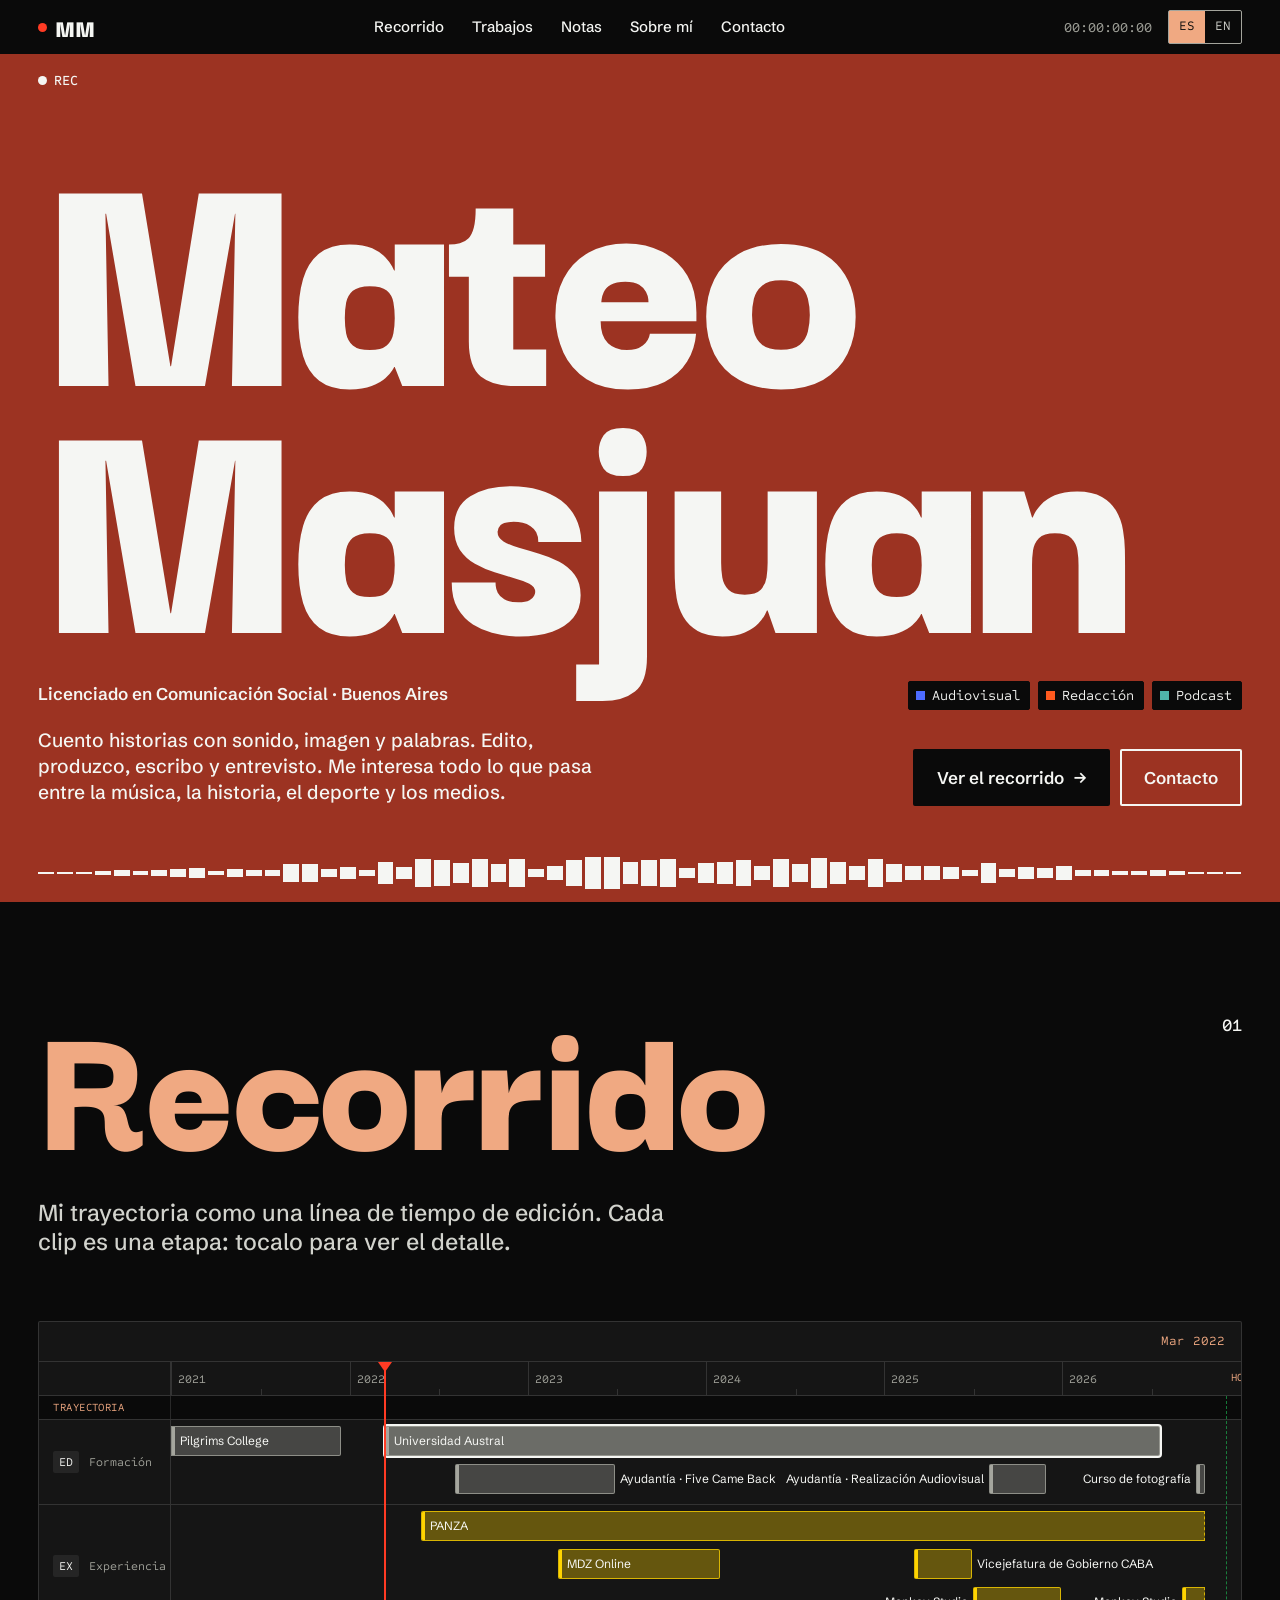
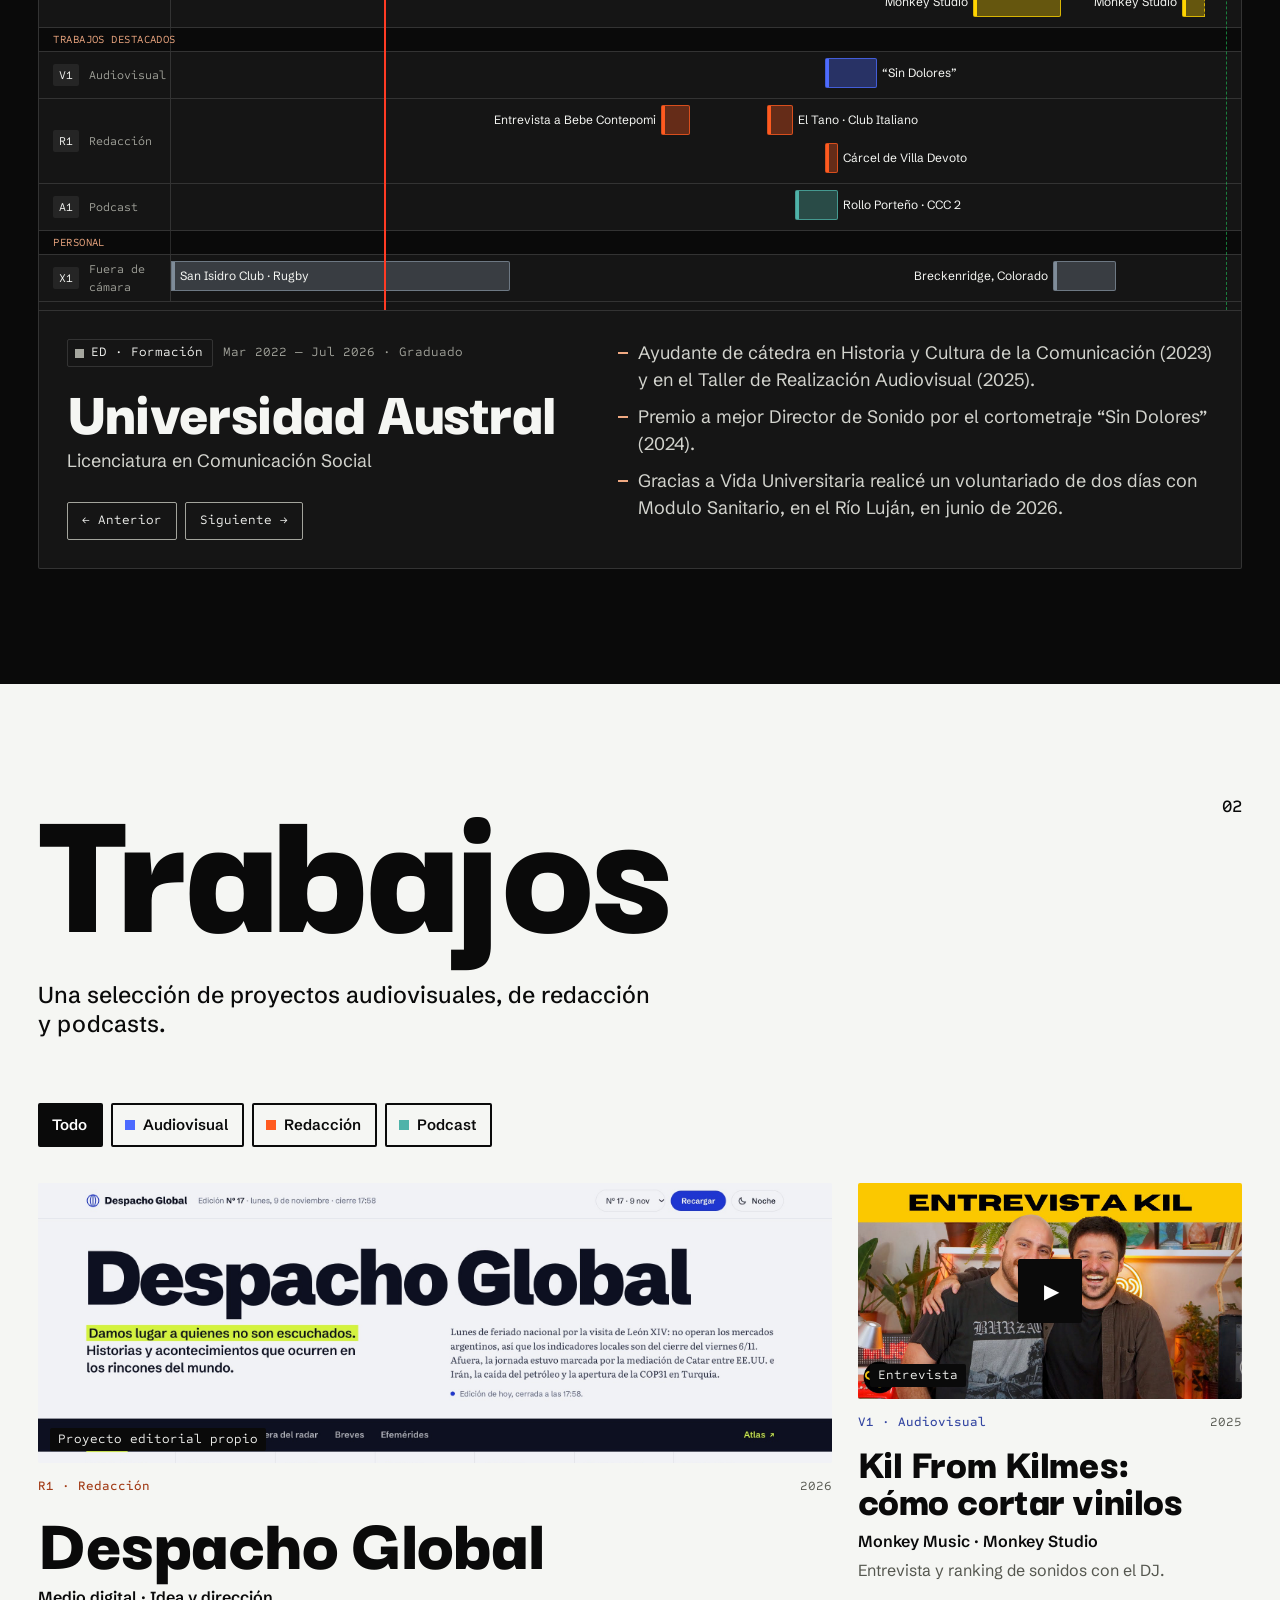
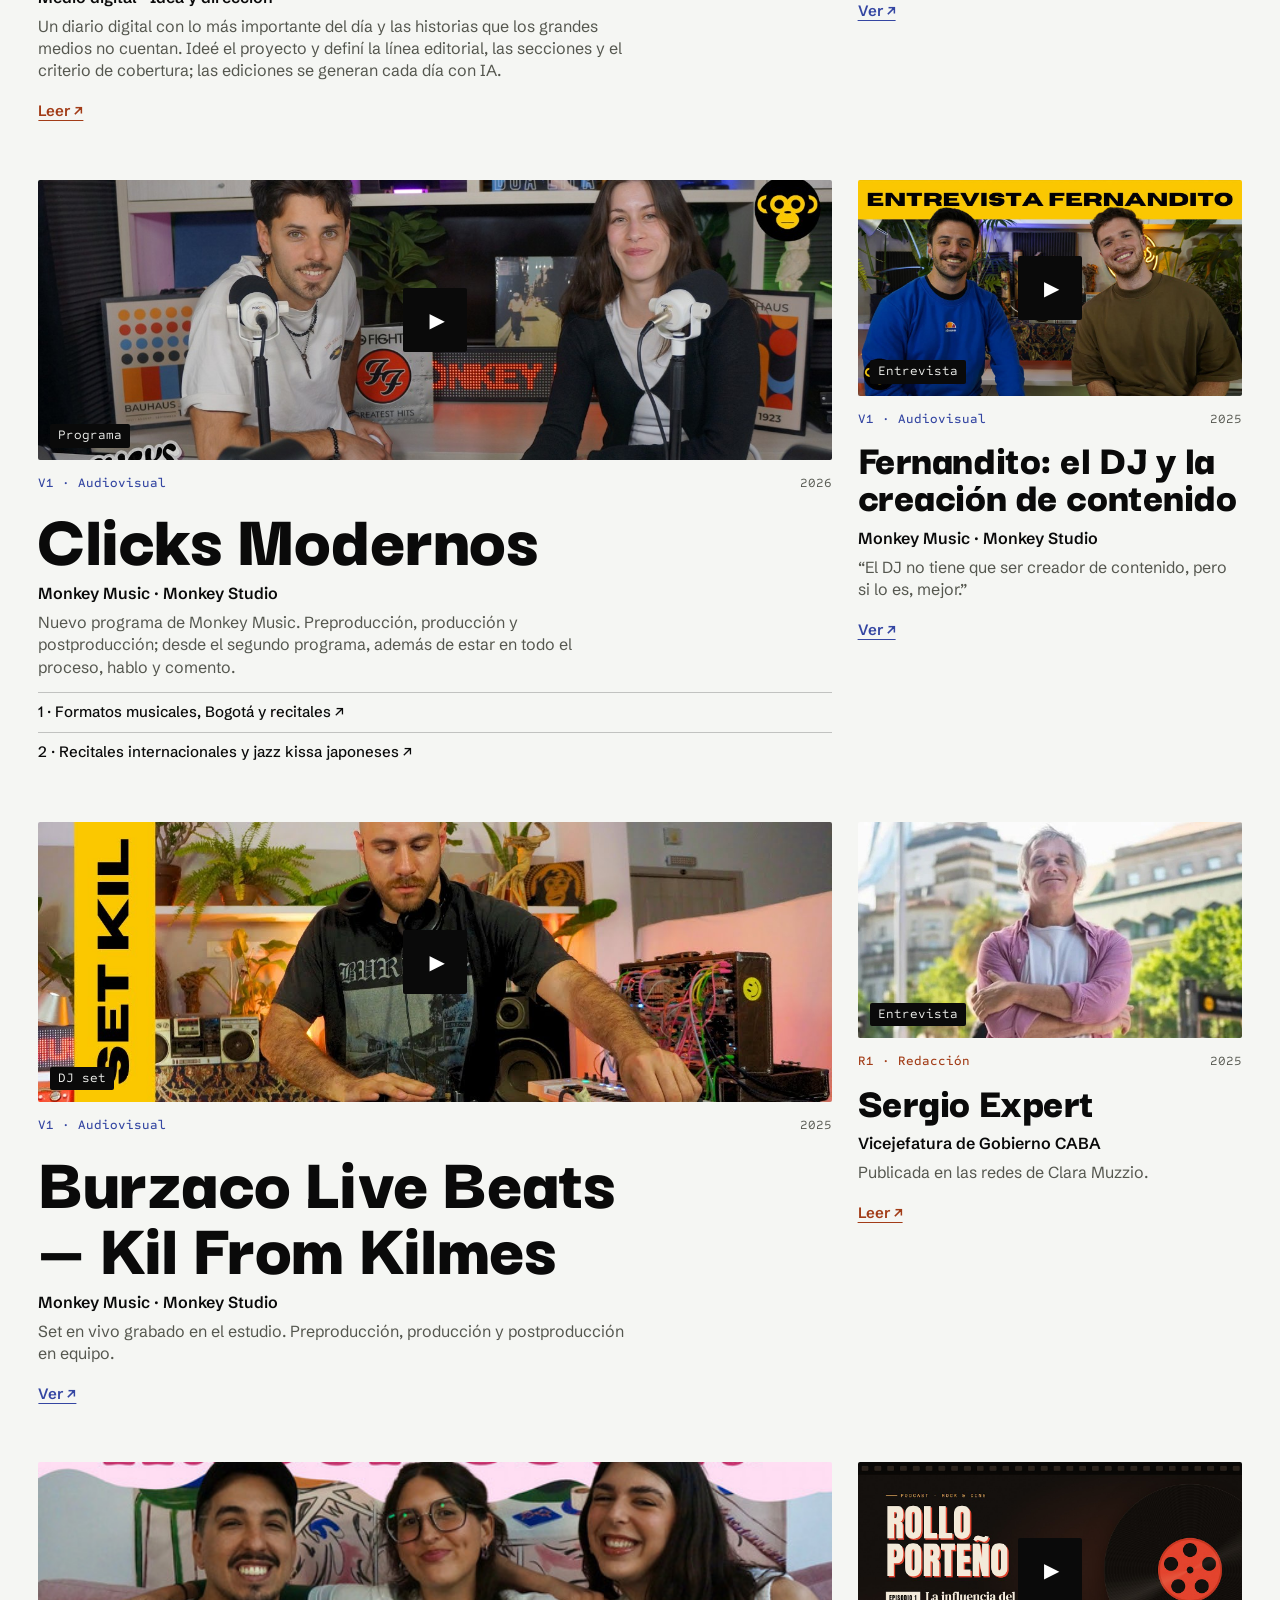
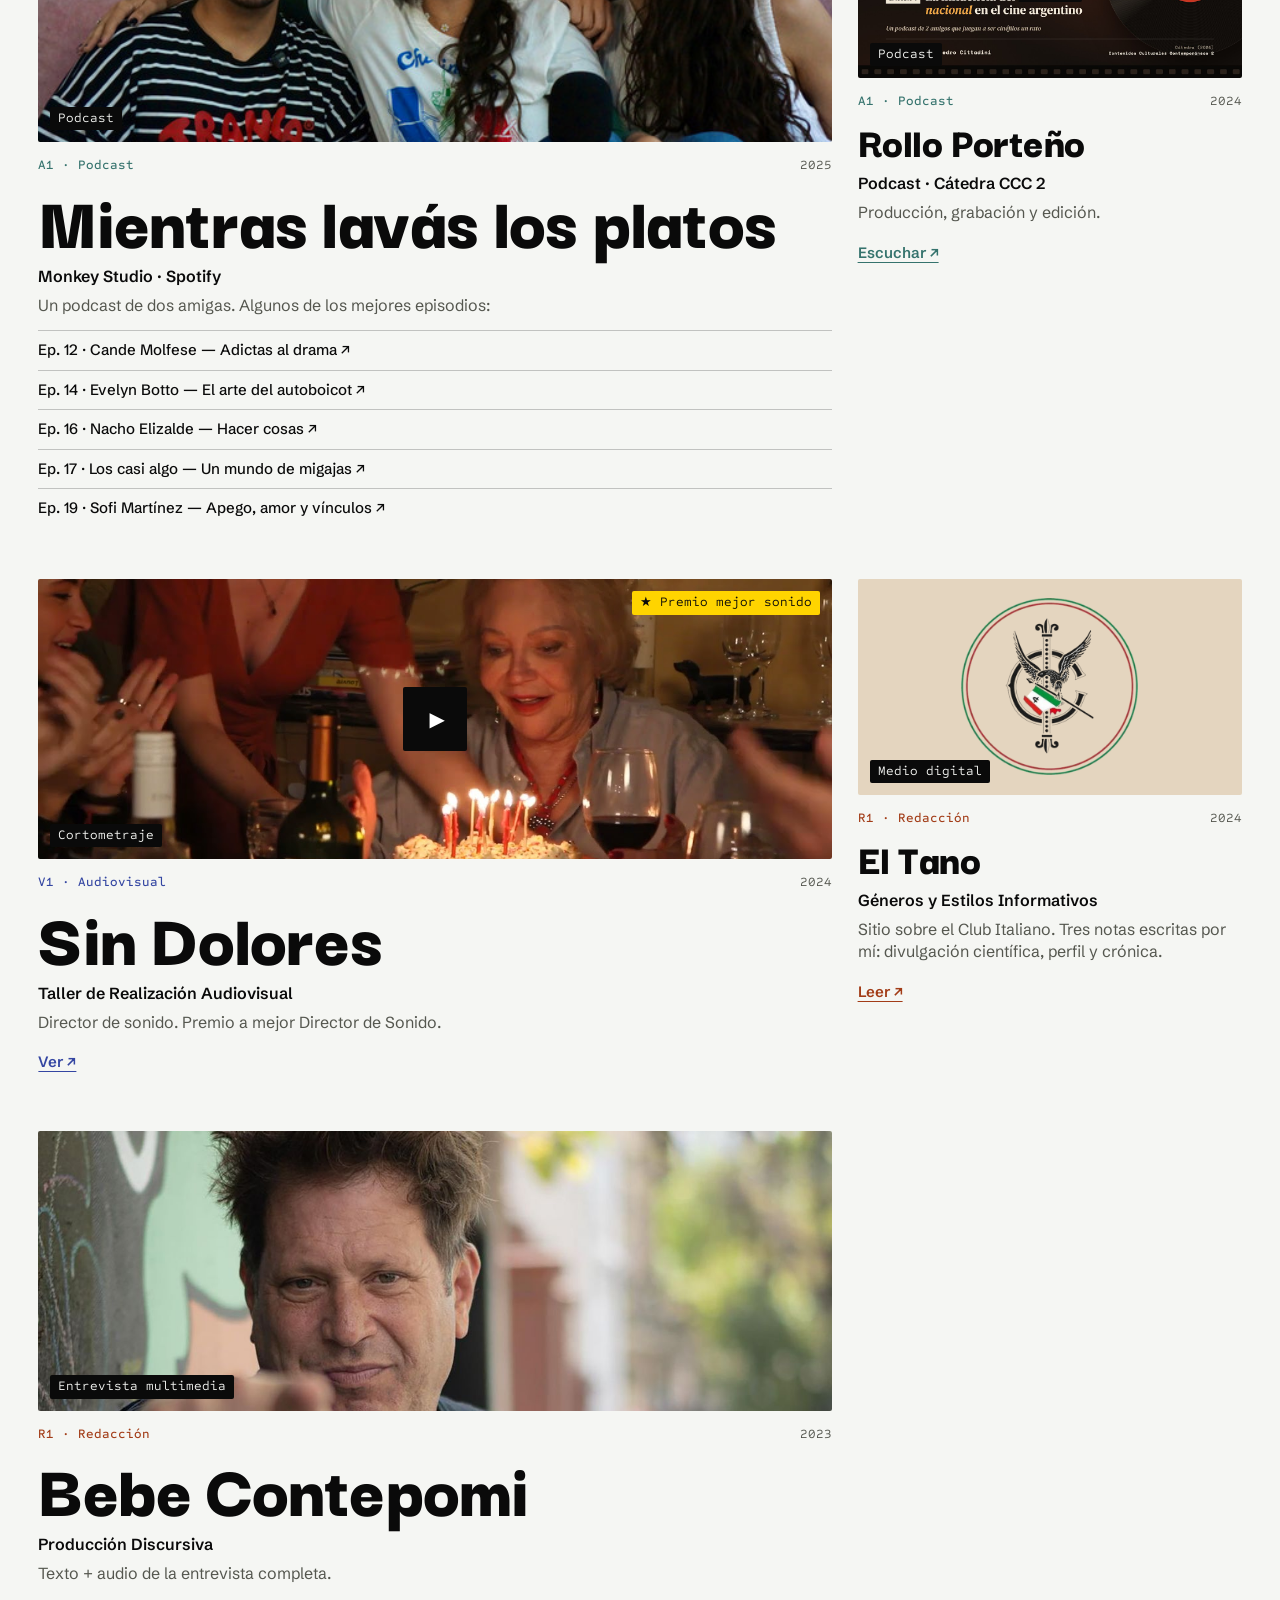
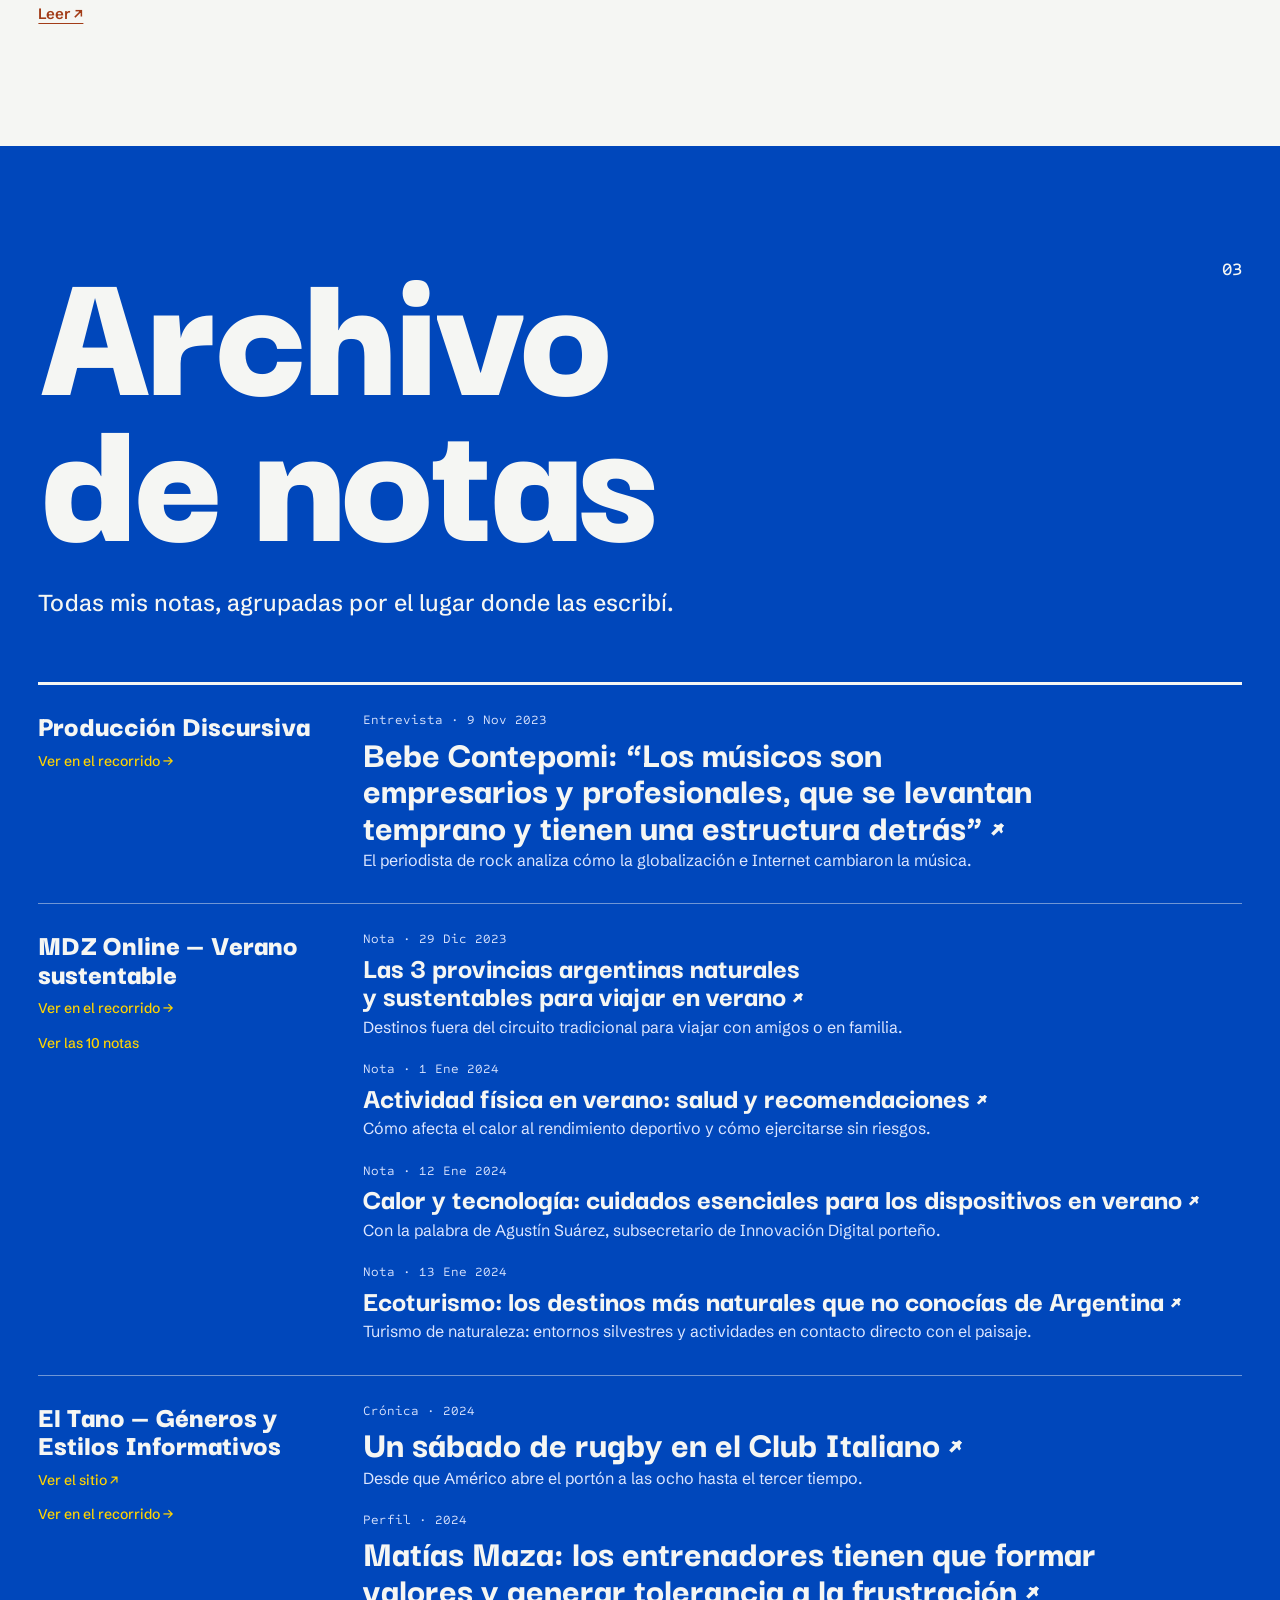
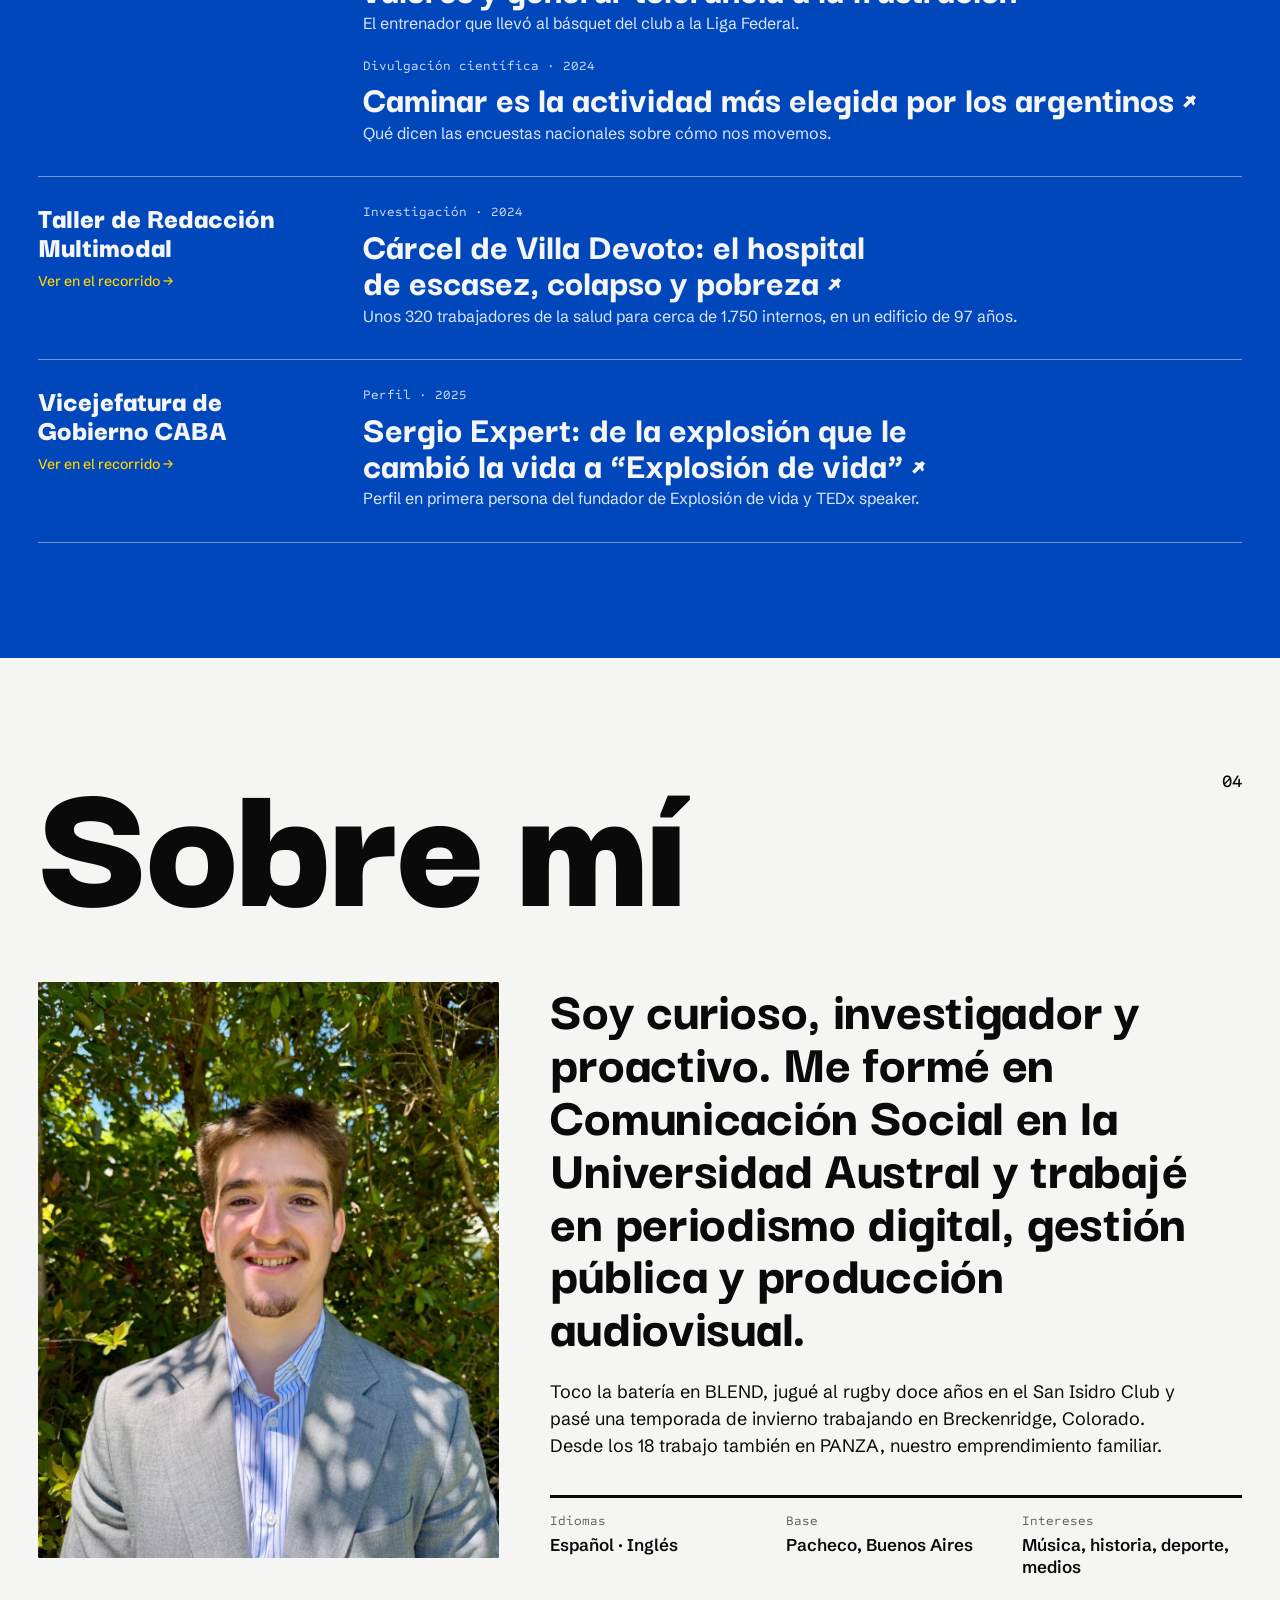
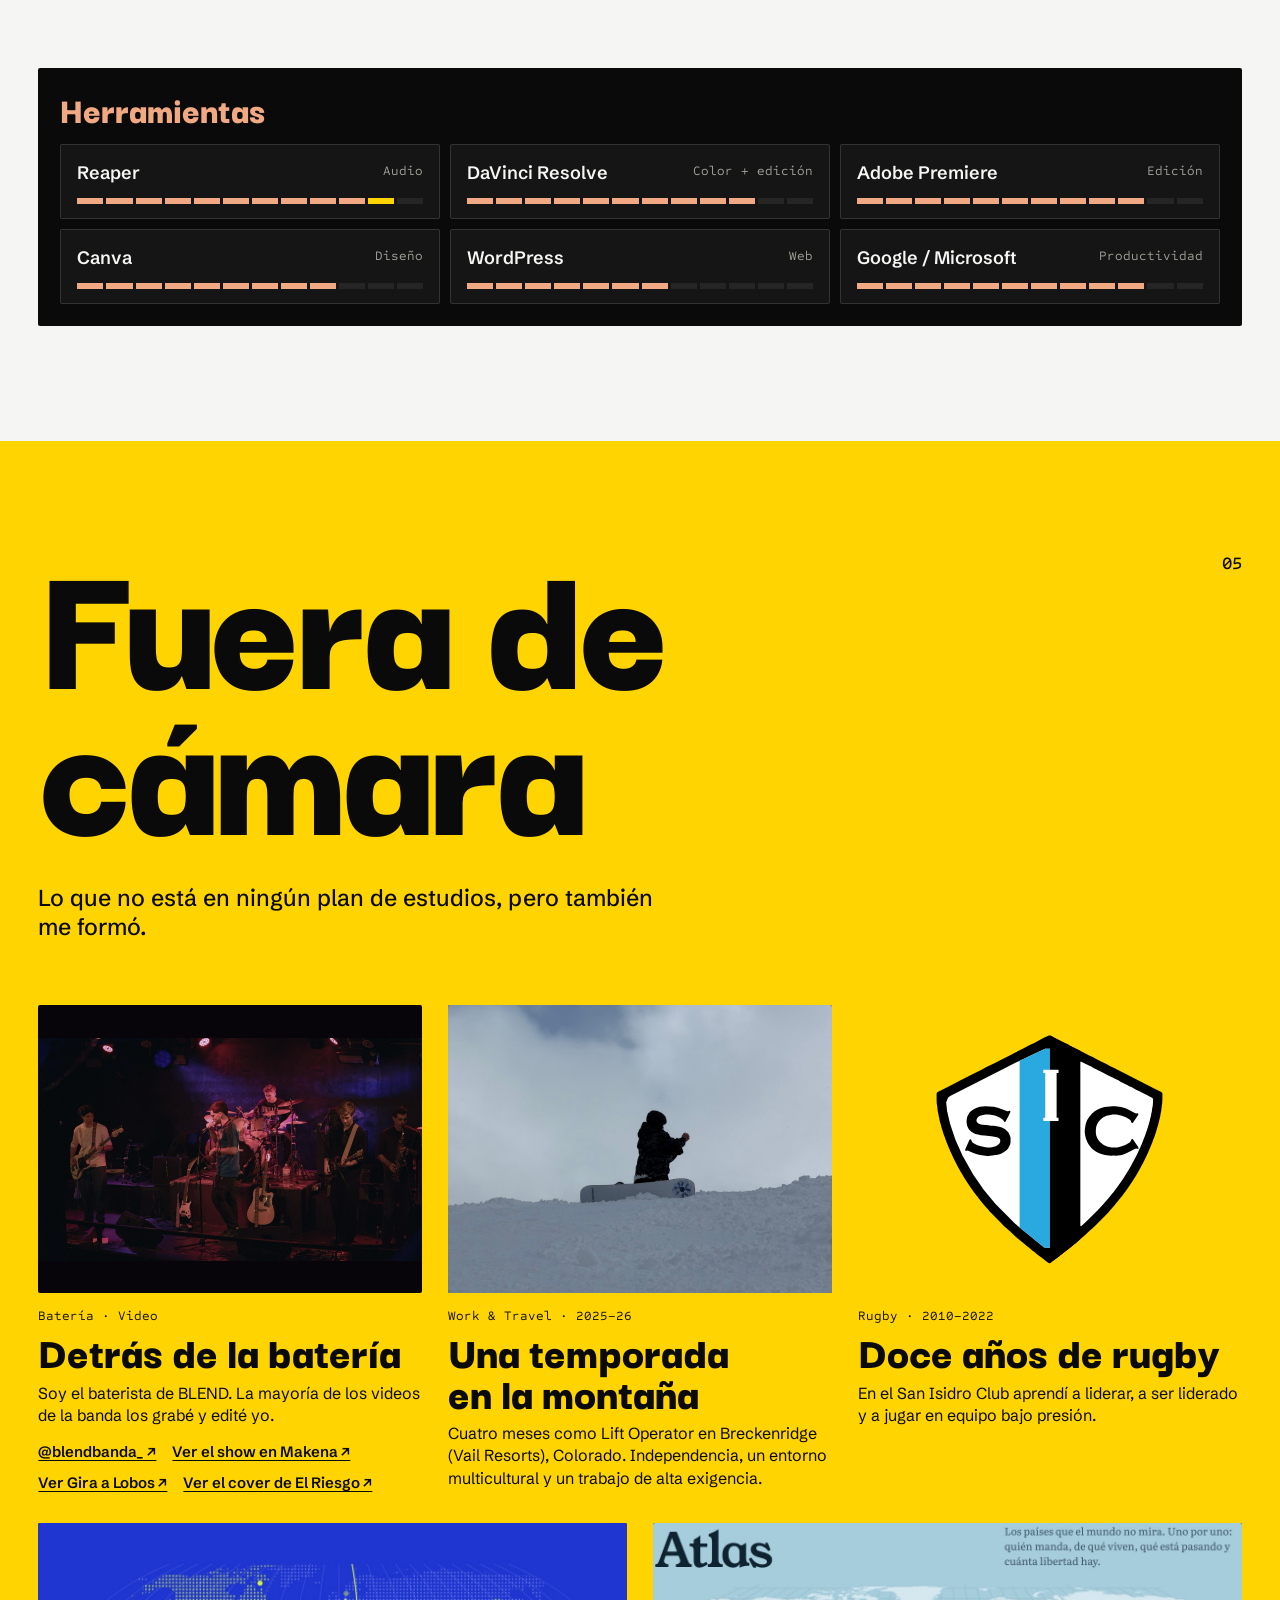
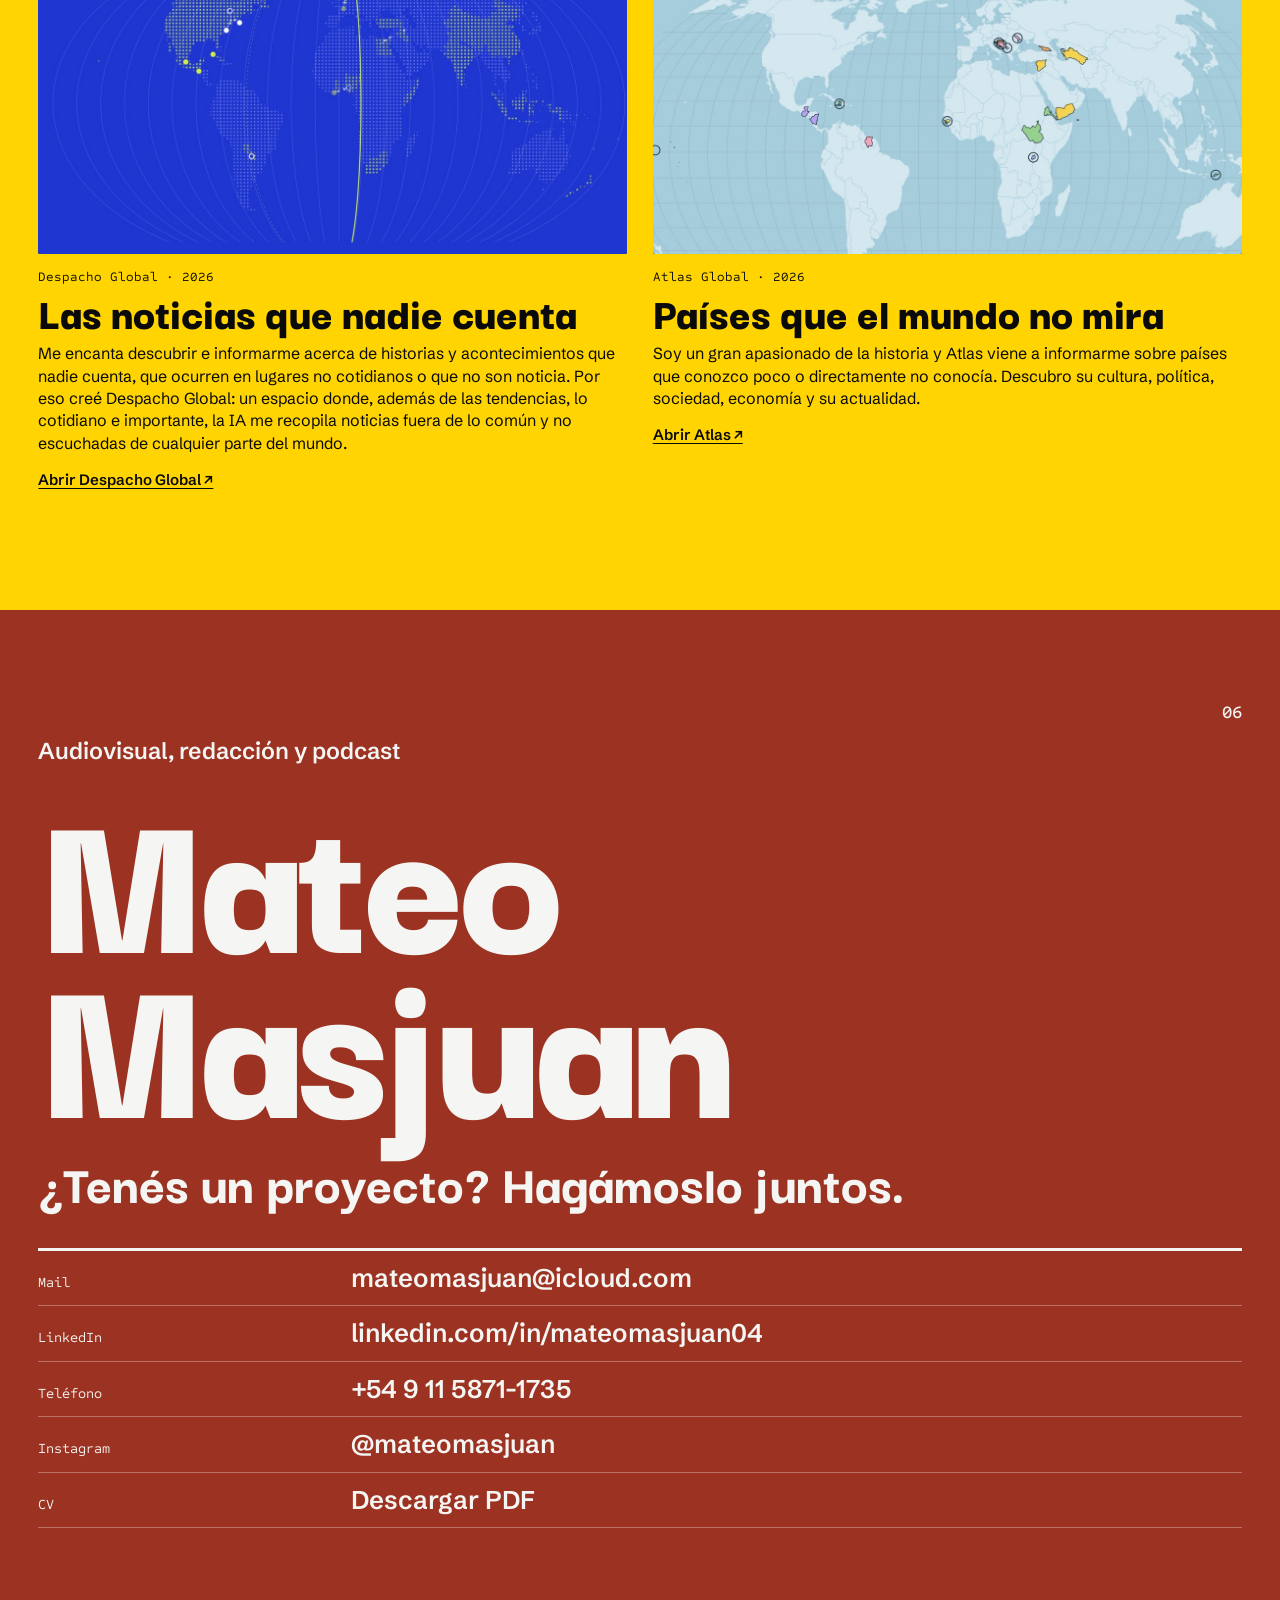
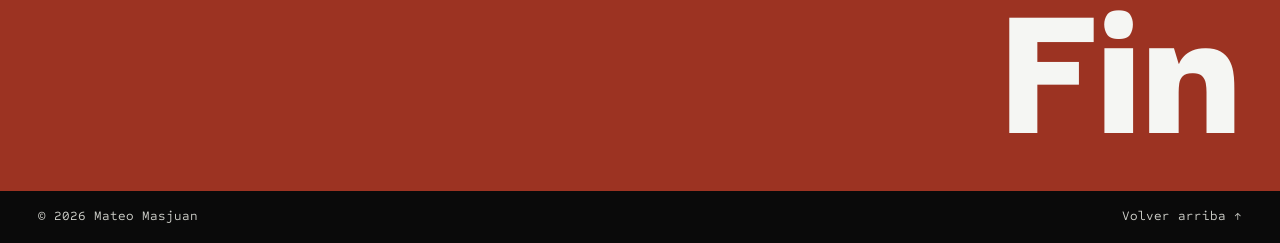
==== index.html @ 218a4d81 "Favicon.ico en la raíz para que Safari muestre el logo del portfolio Co-Authored-By: Claude Opus 5.5" ====
<!doctype html>
<html lang="es">
<head>
  <meta charset="utf-8">
  <meta name="viewport" content="width=device-width, initial-scale=1">
  <title>Mateo Masjuan — Comunicación, audiovisual y redacción</title>
  <meta name="description" content="Portfolio de Mateo Masjuan: Licenciado en Comunicación Social. Audiovisual, redacción, periodismo y podcast.">
  <link rel="icon" href="favicon.ico" sizes="32x32">
  <link rel="icon" href="assets/icon/favicon.svg" type="image/svg+xml">
  <link rel="apple-touch-icon" href="assets/icon/apple-touch-icon.png">
  <link rel="preconnect" href="https://fonts.googleapis.com">
  <link rel="preconnect" href="https://fonts.gstatic.com" crossorigin>
  <link href="https://fonts.googleapis.com/css2?family=Darker+Grotesque:wght@700;800;900&family=Schibsted+Grotesk:wght@400;500;600&family=Sometype+Mono:wght@400;500&display=swap" rel="stylesheet">
  <link rel="stylesheet" href="assets/css/styles.css?v=30">
</head>
<body>

  <!-- ============ NAV ============ -->
  <header class="nav">
    <a href="#top" class="nav__brand" aria-label="Inicio">
      <span class="rec-dot" aria-hidden="true"></span>
      <span>MM</span>
    </a>
    <nav class="nav__links" aria-label="Secciones">
      <a href="#recorrido" data-i18n="nav.timeline">Recorrido</a>
      <a href="#trabajos" data-i18n="nav.work">Trabajos</a>
      <a href="#archivo" data-i18n="nav.archive">Notas</a>
      <a href="#sobre-mi" data-i18n="nav.about">Sobre mí</a>
      <a href="#contacto" data-i18n="nav.contact">Contacto</a>
    </nav>
    <div class="nav__right">
      <span class="timecode" id="timecode" aria-hidden="true">00:00:00:00</span>
      <div class="lang" role="group" aria-label="Idioma / Language">
        <button type="button" data-lang="es" aria-pressed="true">ES</button>
        <button type="button" data-lang="en" aria-pressed="false">EN</button>
      </div>
    </div>
  </header>

  <main id="top">

    <!-- ============ 00 · HERO ============ -->
    <section class="hero">
      <div class="hero__text">
        <p class="eyebrow"><span class="rec-dot" aria-hidden="true"></span> <span data-i18n="hero.eyebrow">Licenciado en Comunicación Social · Buenos Aires</span></p>
        <h1 class="hero__name">Mateo<br><em>Masjuan</em></h1>
        <p class="hero__lead" data-i18n="hero.lead">Cuento historias con sonido, imagen y palabras. Edito, produzco, escribo y entrevisto. Me interesa todo lo que pasa entre la música, la historia, el deporte y los medios.</p>
        <div class="hero__roles">
          <span class="chip chip--v" data-i18n="track.v">Audiovisual</span>
          <span class="chip chip--r" data-i18n="track.r">Redacción</span>
          <span class="chip chip--a" data-i18n="track.a">Podcast</span>
        </div>
        <div class="hero__cta">
          <a href="#recorrido" class="btn btn--primary"><span data-i18n="hero.cta">Ver el recorrido</span> <span aria-hidden="true">→</span></a>
          <a href="#contacto" class="btn" data-i18n="hero.cta2">Contacto</a>
        </div>
      </div>

      <div class="monitor" aria-hidden="true">
        <div class="monitor__screen">
          <div class="monitor__hud monitor__hud--tl"><span class="rec-dot"></span> REC</div>
          <div class="monitor__wave"></div>
        </div>
      </div>
    </section>

    <!-- ============ 01 · RECORRIDO ============ -->
    <section class="section section--dark" id="recorrido">
      <div class="section__head">
        <p class="section__num">01</p>
        <h2 class="section__title" data-i18n="tl.title">Recorrido</h2>
        <p class="section__sub" data-i18n="tl.sub">Mi trayectoria como una línea de tiempo de edición. Cada clip es una etapa: tocalo para ver el detalle.</p>
      </div>

      <div class="editor">
        <div class="editor__bar">
          <span class="editor__tc" id="playhead-tc">2019 · 01</span>
        </div>
        <div class="editor__scroll" id="tl-scroll">
          <div class="timeline" id="timeline">
            <!-- se genera desde main.js -->
          </div>
        </div>
        <div class="inspector" id="inspector" aria-live="polite">
          <!-- se genera desde main.js -->
        </div>
      </div>
    </section>

    <!-- ============ 02 · TRABAJOS ============ -->
    <section class="section" id="trabajos">
      <div class="section__head">
        <p class="section__num">02</p>
        <h2 class="section__title" data-i18n="work.title">Trabajos</h2>
        <p class="section__sub" data-i18n="work.sub">Una selección de proyectos audiovisuales, de redacción y podcasts.</p>
      </div>
      <div class="filters" role="group" aria-label="Filtrar" id="filters"></div>
      <div class="works" id="works"></div>
    </section>

    <!-- ============ 03 · ARCHIVO DE NOTAS ============ -->
    <section class="section section--paper" id="archivo">
      <div class="section__head">
        <p class="section__num">03</p>
        <h2 class="section__title" data-i18n="arc.title">Archivo de notas</h2>
        <p class="section__sub" data-i18n="arc.sub">Todas mis notas, agrupadas por el lugar donde las escribí.</p>
      </div>
      <div class="archive" id="archive"></div>
    </section>

    <!-- ============ 04 · SOBRE MÍ ============ -->
    <section class="section" id="sobre-mi">
      <div class="section__head">
        <p class="section__num">04</p>
        <h2 class="section__title" data-i18n="about.title">Sobre mí</h2>
      </div>
      <div class="about">
        <div class="about__photo">
          <img src="assets/img/retrato.jpg?v=2" alt="Mateo Masjuan" width="1000" height="1333" loading="lazy">
        </div>
        <div class="about__text">
          <p class="about__big" data-i18n="about.p1">Soy curioso, investigador y proactivo. Me formé en Comunicación Social en la Universidad Austral y trabajé en periodismo digital, gestión pública y producción audiovisual.</p>
          <p data-i18n="about.p2">Toco la batería en BLEND, jugué al rugby doce años en el San Isidro Club y pasé una temporada de invierno trabajando en Breckenridge, Colorado. Desde los 18 trabajo también en PANZA, nuestro emprendimiento familiar.</p>
          <dl class="facts">
            <div><dt data-i18n="about.f1">Idiomas</dt><dd data-i18n="about.f1v">Español · Inglés</dd></div>
            <div><dt data-i18n="about.f2">Base</dt><dd>Pacheco, Buenos Aires</dd></div>
            <div><dt data-i18n="about.f3">Intereses</dt><dd data-i18n="about.f3v">Música, historia, deporte, medios</dd></div>
          </dl>
        </div>
      </div>

      <div class="rack">
        <p class="rack__label" data-i18n="tools.title">Herramientas</p>
        <div class="rack__rows" id="tools"></div>
      </div>
    </section>

    <!-- ============ 05 · FUERA DE CÁMARA ============ -->
    <section class="section section--paper" id="fuera">
      <div class="section__head">
        <p class="section__num">05</p>
        <h2 class="section__title" data-i18n="off.title">Fuera de cámara</h2>
        <p class="section__sub" data-i18n="off.sub">Lo que no está en ningún plan de estudios, pero también me formó.</p>
      </div>
      <div class="offcam">
        <article class="off">
          <div class="off__media off__media--photo"><img src="assets/img/blend.jpg" alt="BLEND en vivo" loading="lazy"></div>
          <p class="off__tag" data-i18n="off.blend.tag">Batería · Video</p>
          <h3 data-i18n="off.blend.t">Detrás de la batería</h3>
          <p data-i18n="off.blend.d">Soy el baterista de BLEND. La mayoría de los videos de la banda los grabé y edité yo.</p>
          <p class="off__links"><a href="https://www.instagram.com/blendbanda_/" target="_blank" rel="noopener">@blendbanda_ ↗</a><a href="https://www.youtube.com/watch?v=hZSEX0QSe3I" target="_blank" rel="noopener" data-i18n="off.blend.watch">Ver el show en Makena ↗</a><a href="https://www.youtube.com/watch?v=YMHljfGHjSc" target="_blank" rel="noopener" data-i18n="off.blend.lobos">Ver Gira a Lobos ↗</a><a href="https://www.youtube.com/watch?v=_vxzLjPUtFY" target="_blank" rel="noopener" data-i18n="off.blend.riesgo">Ver el cover de El Riesgo ↗</a></p>
        </article>
        <article class="off">
          <div class="off__media off__media--cover"><img src="assets/img/breckenridge.jpg" alt="Mateo en la nieve con su tabla, en Breckenridge" loading="lazy"></div>
          <p class="off__tag">Work &amp; Travel · 2025–26</p>
          <h3 data-i18n="off.wat.t">Una temporada en la montaña</h3>
          <p data-i18n="off.wat.d">Cuatro meses como Lift Operator en Breckenridge (Vail Resorts), Colorado. Independencia, un entorno multicultural y un trabajo de alta exigencia.</p>
        </article>
        <article class="off">
          <div class="off__media off__media--logo"><img src="assets/img/escudo-sic.svg" alt="Escudo del San Isidro Club" loading="lazy"></div>
          <p class="off__tag">Rugby · 2010–2022</p>
          <h3 data-i18n="off.rugby.t">Doce años de rugby</h3>
          <p data-i18n="off.rugby.d">En el San Isidro Club aprendí a liderar, a ser liderado y a jugar en equipo bajo presión.</p>
        </article>
        <article class="off off--wide">
          <div class="off__media off__media--cover"><img src="assets/img/despacho.jpg" alt="Mapa de Despacho Global con las historias del día" loading="lazy"></div>
          <p class="off__tag">Despacho Global · 2026</p>
          <h3 data-i18n="off.desp.t">Las noticias que nadie cuenta</h3>
          <p data-i18n="off.desp.d">Me encanta descubrir e informarme acerca de historias y acontecimientos que nadie cuenta, que ocurren en lugares no cotidianos o que no son noticia. Por eso creé Despacho Global: un espacio donde, además de las tendencias, lo cotidiano e importante, la IA me recopila noticias fuera de lo común y no escuchadas de cualquier parte del mundo.</p>
          <p class="off__links"><a href="despacho-global/index.html" target="_blank" rel="noopener" data-i18n="off.desp.link">Abrir Despacho Global ↗</a></p>
        </article>
        <article class="off off--wide">
          <div class="off__media off__media--cover"><img src="assets/img/atlas.jpg" alt="Mapa de Atlas Global con los países reseñados" loading="lazy"></div>
          <p class="off__tag">Atlas Global · 2026</p>
          <h3 data-i18n="off.atlas.t">Países que el mundo no mira</h3>
          <p data-i18n="off.atlas.d">Soy un gran apasionado de la historia y Atlas viene a informarme sobre países que conozco poco o directamente no conocía. Descubro su cultura, política, sociedad, economía y su actualidad.</p>
          <p class="off__links"><a href="atlas-global/index.html" target="_blank" rel="noopener" data-i18n="off.atlas.link">Abrir Atlas ↗</a></p>
        </article>
      </div>
    </section>

    <!-- ============ 06 · CRÉDITOS / CONTACTO ============ -->
    <section class="credits" id="contacto">
      <p class="section__num">06</p>
      <p class="credits__role" data-i18n="cr.role">Audiovisual, redacción y podcast</p>
      <h2 class="credits__name">Mateo Masjuan</h2>
      <p class="credits__cta" data-i18n="cr.cta">¿Tenés un proyecto? Hagámoslo juntos.</p>
      <ul class="credits__list">
        <li><span data-i18n="cr.mail">Mail</span><a href="mailto:mateomasjuan@icloud.com">mateomasjuan@icloud.com</a></li>
        <li><span>LinkedIn</span><a href="https://www.linkedin.com/in/mateomasjuan04" target="_blank" rel="noopener">linkedin.com/in/mateomasjuan04</a></li>
        <li><span data-i18n="cr.phone">Teléfono</span><a href="tel:+5491158711735">+54 9 11 5871-1735</a></li>
        <li><span>Instagram</span><a href="https://www.instagram.com/mateomasjuan/" target="_blank" rel="noopener">@mateomasjuan</a></li>
        <li><span data-i18n="cr.cv">CV</span><a href="assets/cv/CV_Mateo_Masjuan.pdf?v=2" target="_blank" rel="noopener" data-i18n="cr.cvlink">Descargar PDF</a></li>
      </ul>
      <p class="credits__fin" data-i18n="cr.fin">Fin</p>
    </section>
  </main>

  <footer class="footer">
    <span>© 2026 Mateo Masjuan</span>
    <a href="#top" data-i18n="footer.top">Volver arriba ↑</a>
  </footer>

  <script src="assets/js/content.js?v=32"></script>
  <script src="assets/js/main.js?v=33"></script>
</body>
</html>
---- assets/css/styles.css ----
/* =========================================================
   Mateo Masjuan — Portfolio
   Mundo visual: estudio de ladrillo (ver DESIGN.md)
   ========================================================= */

:root {
  /* Colores de estudio */
  --ink: #0A0A0A;
  --white: #F5F6F3;
  --brick: #9C3322;       /* ladrillo */
  --brick-lit: #F0A982;   /* arcilla sobre negro */
  --sand: #E4D5BF;        /* fondo de logos */
  --blue: #0047BB;
  --blue-soft: #DCE6FF;
  --tape: #FFD400;        /* cinta de piso */
  --grey: #55574F;
  --line-dark: rgba(10, 10, 10, 0.22);

  /* Sala de edición */
  --desk: #0A0A0A;
  --desk-2: #151515;
  --desk-3: #252525;
  --desk-4: #333333;
  --desk-line: rgba(255, 255, 255, 0.13);
  --desk-ink: #F5F6F3;
  --desk-ink-2: #D2D3CD;
  --desk-muted: #A3A49C;

  /* Grabación */
  --rec: #FF3B24;

  /* Pistas */
  --tr-ed: #A5A69E;
  --tr-v: #4D6BFF;
  --tr-a: #4FB3A9;
  --tr-r: #FF5A1F;
  --tr-ex: #FFD400;
  --tr-x: #7F8C99;

  --f-display: "Darker Grotesque", "Arial Narrow", sans-serif;
  --f-sans: "Schibsted Grotesk", system-ui, -apple-system, sans-serif;
  --f-mono: "Sometype Mono", ui-monospace, monospace;

  --gutter: clamp(16px, 3vw, 44px);
  --max: 1560px;
  --r: 2px;

  --fs-label: 13px;
  --ease-out: cubic-bezier(0.16, 1, 0.3, 1);
}

*, *::before, *::after { box-sizing: border-box; }
html { scroll-behavior: smooth; scroll-padding-top: 56px; }
body {
  margin: 0;
  background: var(--white);
  color: var(--ink);
  font-family: var(--f-sans);
  font-size: 18px;
  line-height: 1.5;
  -webkit-font-smoothing: antialiased;
}
a { color: inherit; }
img { max-width: 100%; display: block; }
h1, h2, h3 { margin: 0; font-weight: 800; text-wrap: balance; }
p { margin: 0; text-wrap: pretty; }
::selection { background: var(--ink); color: var(--brick-lit); }
button { font: inherit; cursor: pointer; }
:focus-visible { outline: 2px solid currentColor; outline-offset: 3px; }

.rec-dot {
  display: inline-block; width: 9px; height: 9px; border-radius: 50%;
  background: var(--rec); vertical-align: middle;
  animation: blink 1.6s steps(1) infinite;
}
@keyframes blink { 50% { opacity: 0.25; } }

/* ============ NAV ============ */
.nav {
  position: sticky; top: 0; z-index: 50;
  display: flex; align-items: center; justify-content: space-between; gap: 16px;
  padding: 8px var(--gutter);
  background: var(--ink); color: var(--white);
}
.nav__brand {
  display: flex; align-items: center; gap: 8px; padding: 6px 0;
  font-family: var(--f-display); font-weight: 900; font-size: 26px; line-height: 1;
  text-decoration: none;
}
.nav__links { display: flex; gap: 28px; font-size: 15px; font-weight: 500; }
.nav__links a { text-decoration: none; padding: 6px 0; text-underline-offset: 6px; transition: color .15s; }
.nav__links a:hover { color: var(--brick-lit); }
.nav__right { display: flex; align-items: center; gap: 16px; }
.timecode { font-family: var(--f-mono); font-size: 14px; color: var(--desk-muted); font-variant-numeric: tabular-nums; }
.lang { display: flex; border: 1px solid var(--desk-muted); border-radius: var(--r); }
.lang button {
  border: 0; background: transparent; color: var(--desk-ink-2);
  font-family: var(--f-mono); font-size: 13px; padding: 6px 10px;
  transition: background .2s, color .2s;
}
.lang button[aria-pressed="true"] { background: var(--brick-lit); color: var(--ink); }

/* ============ HERO: toda la pantalla es la pared de ladrillo ============ */
.hero {
  position: relative; overflow: hidden;
  min-height: calc(100svh - 52px);
  display: flex;
  padding: 58px var(--gutter) 96px;
  background: var(--brick); color: var(--white);
}
.hero__text {
  position: relative; z-index: 1; width: 100%;
  display: grid; grid-template-columns: minmax(0, 1.15fr) minmax(0, 1fr);
  grid-template-rows: 1fr auto auto; column-gap: clamp(24px, 6vw, 96px); row-gap: 18px;
}
.hero__name {
  grid-column: 1 / -1; align-self: center;
  font-family: var(--f-display); font-weight: 900;
  font-size: min(29vw, 38svh); line-height: .72; letter-spacing: -0.03em;
  animation: title-in 1s var(--ease-out);
}
.hero__name em { font-style: normal; }
@keyframes title-in { from { transform: translateY(5%); } }
.eyebrow { grid-column: 1; grid-row: 2; font-weight: 600; font-size: 17px; margin-top: 18px; }
.eyebrow .rec-dot { display: none; }
.hero__lead { grid-column: 1; grid-row: 3; max-width: 48ch; font-size: clamp(18px, 1.5vw, 22px); line-height: 1.35; font-weight: 500; }
.hero__roles { grid-column: 2; grid-row: 2; display: flex; flex-wrap: wrap; align-items: flex-end; justify-content: flex-end; gap: 8px; margin-top: 18px; }
.hero__cta { grid-column: 2; grid-row: 3; display: flex; flex-wrap: wrap; align-items: flex-end; justify-content: flex-end; gap: 10px; }

.chip {
  display: inline-flex; align-items: center; gap: 7px;
  font-family: var(--f-mono); font-size: 14px; padding: 3px 9px 3px 7px;
  border-radius: var(--r); border: 1px solid currentColor;
}
.chip::before { content: ""; width: 9px; height: 9px; background: var(--c, currentColor); }
.hero .chip { background: var(--ink); color: var(--white); border-color: var(--ink); }
.chip--ed { --c: var(--tr-ed); } .chip--v { --c: var(--tr-v); } .chip--a { --c: var(--tr-a); }
.chip--r { --c: var(--tr-r); } .chip--ex { --c: var(--tr-ex); } .chip--x { --c: var(--tr-x); }

.btn {
  display: inline-flex; align-items: center; gap: 10px;
  padding: 14px 22px; border-radius: var(--r); border: 2px solid var(--ink);
  text-decoration: none; font-size: 17px; font-weight: 600;
  transition: background .15s, color .15s, transform .15s var(--ease-out);
}
.btn:hover { background: var(--white); }
.btn:active { transform: scale(.97); }
.btn span[aria-hidden] { transition: transform .25s var(--ease-out); }
.btn:hover span[aria-hidden] { transform: translateX(5px); }
.btn--primary { background: var(--ink); color: var(--white); }
.btn--primary:hover { background: var(--white); color: var(--ink); }
.hero .btn:not(.btn--primary) { border-color: var(--white); }
.hero .btn:not(.btn--primary):hover { color: var(--ink); }

/* Las marcas de cámara viven sobre la pared */
.monitor { position: absolute; inset: 0; }
.monitor__screen {
  position: absolute; inset: 0;
  color: var(--white); font-family: var(--f-mono); font-size: 14px; font-weight: 500;
}
.monitor__hud { position: absolute; display: flex; align-items: center; gap: 7px; }
.monitor__hud--tl { top: 16px; left: var(--gutter); }
.monitor .rec-dot { background: var(--white); }
.monitor__wave {
  position: absolute; left: var(--gutter); right: var(--gutter); bottom: 12px; height: 34px;
  display: flex; align-items: center; gap: 3px;
}
.monitor__wave i { flex: 1; background: var(--white); transition: height .12s linear; }

/* ============ SECCIONES: cada una es un cambio de escena ============ */
.section { padding: clamp(64px, 8vw, 120px) var(--gutter) clamp(72px, 9vw, 140px); }
.section > * { max-width: var(--max); margin-left: auto; margin-right: auto; }
.section--dark { background: var(--desk); color: var(--desk-ink); }
#archivo { background: var(--blue); color: var(--white); }
#fuera { background: var(--tape); }
.section__head {
  display: grid; grid-template-columns: minmax(0, 1fr) auto; column-gap: 20px; row-gap: 22px;
  margin-bottom: clamp(36px, 5vw, 72px);
}
.section__num { grid-column: 2; grid-row: 1; font-family: var(--f-mono); font-size: 18px; font-weight: 500; padding-top: .4em; }
.section__title {
  grid-column: 1; grid-row: 1;
  font-family: var(--f-display); font-weight: 900;
  font-size: clamp(76px, 15vw, 250px); line-height: .76; letter-spacing: -0.025em;
  padding-bottom: .06em;
}
.section--dark .section__title { color: var(--brick-lit); }
.section__sub { grid-column: 1 / -1; margin-top: clamp(10px, 1.2vw, 18px); max-width: 46ch; font-size: clamp(20px, 1.8vw, 26px); line-height: 1.25; font-weight: 500; }
.section--dark .section__sub { color: var(--desk-ink-2); }

/* ============ EDITOR / TIMELINE ============ */
.editor {
  background: var(--desk-2); border: 1px solid var(--desk-line); border-radius: var(--r); overflow: hidden;
}
.editor__bar {
  display: flex; justify-content: flex-end; align-items: center;
  padding: 10px 16px; border-bottom: 1px solid var(--desk-line);
  font-family: var(--f-mono); font-size: 13px; color: var(--desk-muted);
}
.editor__tc { color: var(--brick-lit); font-variant-numeric: tabular-nums; }
.editor__scroll { overflow-x: auto; scrollbar-color: var(--desk-3) transparent; }

.timeline { position: relative; min-width: 1180px; padding-bottom: 8px; user-select: none; }
.tl-ruler, .tl-track { display: grid; grid-template-columns: 132px 1fr; }
.tl-ruler { height: 34px; border-bottom: 1px solid var(--desk-line); }
.tl-ruler__pad, .tl-track__label {
  position: sticky; left: 0; z-index: 3; background: var(--desk-2);
  border-right: 1px solid var(--desk-line);
}
.tl-ruler__scale { position: relative; }
.tl-year {
  position: absolute; top: 0; bottom: 0; border-left: 1px solid var(--desk-line);
  font-family: var(--f-mono); font-size: 12px; color: var(--desk-muted); padding: 8px 0 0 6px;
}
.tl-year::after {
  content: ""; position: absolute; left: 50%; bottom: 0; width: 1px; height: 6px; background: var(--desk-line);
}
.tl-track { border-bottom: 1px solid var(--desk-line); }
.tl-group { display: grid; grid-template-columns: 132px 1fr; height: 24px; border-bottom: 1px solid var(--desk-line); }
.tl-group__label {
  position: sticky; left: 0; z-index: 3; background: var(--desk); border-right: 1px solid var(--desk-line);
  display: flex; align-items: center; padding: 0 14px;
  font-family: var(--f-mono); font-size: 11px; letter-spacing: .04em; text-transform: uppercase; color: var(--brick-lit);
  white-space: nowrap; overflow: visible;
}
.tl-group__line { background: var(--desk); }
.tl-track__label {
  display: flex; align-items: center; gap: 10px; padding: 0 14px;
  font-family: var(--f-mono); font-size: 12px; color: var(--desk-muted);
}
.tl-track__code {
  min-width: 26px; text-align: center; padding: 2px 4px; border-radius: var(--r);
  background: var(--desk-3); color: var(--desk-ink);
}
.tl-track__lane { position: relative; }
.tl-clip {
  position: absolute; height: 30px; border-radius: var(--r);
  background: color-mix(in srgb, var(--c) 34%, var(--desk-2));
  border: 1px solid color-mix(in srgb, var(--c) 75%, transparent);
  color: var(--desk-ink); font-size: 12px; text-align: left;
  padding: 0 8px; display: flex; align-items: center; gap: 6px;
  overflow: hidden; white-space: nowrap;
  transition: background .15s, transform .15s;
}
.tl-clip::before { content: ""; position: absolute; left: 0; top: 0; bottom: 0; width: 3px; background: var(--c); }
.tl-clip span { overflow: hidden; text-overflow: ellipsis; }
.tl-clip:hover { background: color-mix(in srgb, var(--c) 48%, var(--desk-2)); }
.tl-clip[aria-pressed="true"] {
  background: color-mix(in srgb, var(--c) 60%, var(--desk-2));
  box-shadow: 0 0 0 2px var(--desk-ink);
}
.tl-clip--short { overflow: visible; padding: 0; }
.tl-clip--short::after { content: ""; position: absolute; inset: 0 -8px; } /* área táctil: el dibujo sigue respetando las fechas */
.tl-clip--short span { position: absolute; left: 100%; padding-left: 6px; overflow: visible; }
.tl-clip--short-left span { left: auto; right: 100%; padding: 0 6px 0 0; }
.tl-clip--open-start { border-top-left-radius: 0; border-bottom-left-radius: 0; }
.tl-clip--open-end { border-top-right-radius: 0; border-bottom-right-radius: 0; border-right-style: dashed; }

.tl-playhead {
  position: absolute; top: 0; bottom: 0; width: 0; z-index: 4; pointer-events: none;
  transition: left .35s cubic-bezier(.2,.7,.2,1);
}
.tl-playhead::before {
  content: ""; position: absolute; top: 0; bottom: 0; left: -1px; width: 2px; background: var(--rec);
}
.tl-playhead::after {
  content: ""; position: absolute; top: 0; left: -7px;
  border: 7px solid transparent; border-top: 10px solid var(--rec); border-bottom: 0;
}
.tl-today {
  position: absolute; top: 34px; bottom: 0; border-left: 1px dashed rgba(31, 214, 95, 0.55); z-index: 2; pointer-events: none;
}
.tl-today span {
  position: absolute; top: -26px; left: 4px; font-family: var(--f-mono); font-size: 11px; color: var(--brick-lit);
}
.timeline.is-sweeping .tl-track__lane { clip-path: inset(-2px calc(100% - var(--sweep, 100%)) -2px 0); }

/* Inspector */
.inspector {
  border-top: 1px solid var(--desk-line);
  display: grid; grid-template-columns: 1.2fr 1fr; gap: 0;
  min-height: 240px;
}
.insp__main { padding: 28px; border-right: 1px solid var(--desk-line); }
.insp__side { padding: 28px; }
.insp__main > *, .insp__side > * { animation: insp-in .32s var(--ease-out); }
@keyframes insp-in { from { opacity: 0; transform: translateY(6px); } }
.inspector--solo { grid-template-columns: 1fr; }
.inspector--solo .insp__main {
  border-right: 0; display: grid; grid-template-columns: 1fr 1.2fr; grid-template-rows: auto auto auto 1fr; column-gap: 56px;
}
.inspector--solo .insp__main > * { grid-column: 1; }
.inspector--solo .insp__body { grid-column: 2; grid-row: 1 / -1; }
.inspector--solo .insp__bullets { margin-top: 0; }
.inspector--solo .insp__nav { align-self: end; }
.insp__meta { display: flex; flex-wrap: wrap; align-items: center; gap: 10px; font-family: var(--f-mono); font-size: 13px; color: var(--desk-muted); }
.insp__meta .chip { color: var(--desk-ink); border-color: var(--desk-line); font-size: 13px; }
.insp__title { font-family: var(--f-display); font-weight: 900; font-size: clamp(44px, 5vw, 76px); line-height: .85; letter-spacing: -0.015em; margin-top: 16px; }
.insp__role { color: var(--desk-ink-2); margin-top: 10px; }
.insp__bullets { margin: 20px 0 0; padding: 0; list-style: none; display: grid; gap: 10px; }
.insp__bullets li { position: relative; padding-left: 20px; color: var(--desk-ink-2); line-height: 1.5; }
.insp__bullets li::before { content: ""; position: absolute; left: 0; top: .68em; width: 10px; height: 2px; background: var(--brick-lit); }
.insp__label { font-family: var(--f-mono); font-size: var(--fs-label); color: var(--desk-muted); margin-bottom: 12px; }
.insp__list { list-style: none; margin: 0 0 24px; padding: 0; display: grid; gap: 2px; }
.insp__list a {
  display: block; padding: 10px 12px; border-radius: var(--r); text-decoration: none;
  background: var(--desk-3); font-size: 15px; line-height: 1.35; transition: background .15s;
}
.insp__list a:hover { background: var(--desk-4); }
.insp__list small { display: block; font-family: var(--f-mono); font-size: var(--fs-label); color: var(--desk-muted); margin-bottom: 2px; }
.insp__link {
  display: inline-block; margin-top: 20px; padding: 9px 14px; border-radius: var(--r);
  background: var(--brick-lit); color: var(--ink); text-decoration: none; font-size: 15px; font-weight: 600;
  transition: background .15s;
}
.insp__link:hover { background: var(--white); }
.insp__nav { display: flex; gap: 8px; margin-top: 28px; }
.insp__nav button {
  background: transparent; color: var(--desk-ink); border: 1px solid var(--desk-muted);
  border-radius: var(--r); padding: 8px 14px; font-family: var(--f-mono); font-size: 13px;
  transition: background .15s, color .15s;
}
.insp__nav button:hover:not(:disabled) { background: var(--desk-ink); color: var(--ink); }
.insp__nav button:disabled { opacity: .35; cursor: default; }

/* ============ TRABAJOS ============ */
.filters { display: flex; flex-wrap: wrap; gap: 8px; margin-bottom: 36px; }
.filters button {
  background: transparent; border: 2px solid var(--ink); border-radius: var(--r);
  padding: 9px 14px 9px 12px; font-size: 15px; font-weight: 600; color: var(--ink);
  display: inline-flex; align-items: center; gap: 8px;
  transition: background .15s, color .15s, border-color .15s;
}
.filters button::before { content: ""; width: 10px; height: 10px; background: var(--c, var(--ink)); }
.filters button:hover { background: rgba(10,10,10,.08); }
.filters button[aria-pressed="true"] {
  --on: color-mix(in srgb, var(--c, var(--ink)) 72%, var(--ink));
  background: var(--on); color: #fff; border-color: var(--on);
}
.filters button[aria-pressed="true"]::before { background: #fff; }
.filters button[data-f="all"]::before { display: none; }

.works { display: grid; grid-template-columns: repeat(3, minmax(0, 1fr)); grid-auto-flow: dense; gap: clamp(36px, 4vw, 64px) clamp(16px, 2vw, 28px); }
.work {
  display: flex; flex-direction: column;
  --c-ink: color-mix(in srgb, var(--c) 62%, var(--ink));
}
.work--featured { grid-column: span 2; }
.work[hidden] { display: none; }
.work__media {
  position: relative; aspect-ratio: 16 / 9; border-radius: var(--r);
  background: var(--c);
  display: flex; align-items: flex-end; padding: 12px; overflow: hidden;
}
.work--featured .work__media { aspect-ratio: auto; flex: 1; min-height: 280px; }
.work__kind {
  position: relative; z-index: 1; font-family: var(--f-mono); font-size: var(--fs-label);
  background: var(--ink); color: var(--white); padding: 2px 8px; border-radius: var(--r);
}
.work__badge {
  position: absolute; top: 12px; right: 12px; z-index: 1;
  font-family: var(--f-mono); font-size: var(--fs-label); padding: 2px 8px; border-radius: var(--r);
  background: var(--tape); color: var(--ink);
}
.work__badge--wip { background: var(--white); }
.work__body { padding: 14px 0 0; display: flex; flex-direction: column; gap: 6px; }
.work__meta { display: flex; justify-content: space-between; font-family: var(--f-mono); font-size: var(--fs-label); color: var(--grey); }
.work__meta b { font-weight: 500; color: var(--c-ink); }
.work__title { font-family: var(--f-display); font-weight: 900; font-size: clamp(38px, 3.4vw, 52px); line-height: .86; letter-spacing: -0.01em; margin-top: 4px; }
.work--featured .work__title { font-size: clamp(52px, 6vw, 96px); }
.work__context { font-size: 16px; font-weight: 600; margin-top: 6px; }
.work__desc { font-size: 16px; color: var(--grey); line-height: 1.4; max-width: 60ch; }
.work__link {
  align-self: flex-start; margin-top: 6px; padding: 6px 0;
  font-weight: 600; font-size: 15px; color: var(--c-ink); text-underline-offset: 4px;
}
.work__link:hover { color: var(--ink); }
.work__link--soon { color: var(--grey); font-weight: 400; }
.work__media--thumb { background-size: cover; background-position: center; }
.work__media--image { background-size: cover; background-position: center; }
.work__media--logo { background-color: var(--sand); background-size: auto 82%; background-repeat: no-repeat; }
.work__media--thumb::before {
  content: "▶"; position: absolute; left: 50%; top: 50%; transform: translate(-50%, -50%);
  width: 64px; height: 64px; display: grid; place-items: center; padding-left: 4px; border-radius: var(--r);
  background: var(--ink); color: #fff; font-size: 20px;
  transition: background .15s, color .15s, transform .3s var(--ease-out);
}
.work:hover .work__media--thumb::before, .work:focus-within .work__media--thumb::before {
  background: var(--brick-lit); color: var(--ink); transform: translate(-50%, -50%) scale(1.12);
}
.work__eps { list-style: none; margin: 8px 0 0; padding: 0; display: grid; }
.work__eps a { font-size: 15px; font-weight: 500; text-decoration: none; border-top: 1px solid var(--line-dark); display: block; padding: 8px 0; }
.work__eps a:hover { color: var(--c-ink); }

.work--v { --c: var(--tr-v); } .work--a { --c: var(--tr-a); } .work--r { --c: var(--tr-r); }
.work--ex { --c: var(--tr-ex); } .work--x { --c: var(--tr-x); }

/* ============ ARCHIVO: escena en azul ============ */
.archive { display: grid; gap: 0; border-top: 3px solid var(--white); }
.arc-group { display: grid; grid-template-columns: minmax(200px, 3fr) 9fr; gap: 32px; padding: 26px 0 32px; border-bottom: 1px solid rgba(245,246,243,.45); }
.arc-group__name { font-family: var(--f-display); font-weight: 900; font-size: 30px; line-height: .95; }
.arc-group__name a, .arc-group__name button {
  display: block; margin-top: 8px; padding: 4px 0; background: none; border: 0; text-align: left;
  font-family: var(--f-sans); font-size: 14px; font-weight: 500; line-height: 1.3; color: var(--tape); text-decoration: none;
}
.arc-group__name a:hover, .arc-group__name button:hover { text-decoration: underline; text-underline-offset: 3px; }
.arc-list { list-style: none; margin: 0; padding: 0; display: grid; gap: 22px; }
.arc-item { scroll-margin-top: 96px; }
.arc-item__kind { font-family: var(--f-mono); font-size: var(--fs-label); color: var(--blue-soft); }
.arc-item__title { font-family: var(--f-display); font-weight: 800; font-size: clamp(30px, 3vw, 44px); line-height: .95; margin-top: 3px; }
.arc-item__title a { text-decoration: none; background-image: linear-gradient(currentColor, currentColor); background-size: 0 2px; background-repeat: no-repeat; background-position: 0 100%; transition: background-size .3s var(--ease-out); }
.arc-item__title a:hover { background-size: 100% 2px; }
.arc-item__dek { color: var(--blue-soft); font-size: 16px; margin-top: 6px; max-width: 70ch; line-height: 1.4; }
.arc-item__lang { font-family: var(--f-mono); font-size: 12px; font-weight: 400; border: 1px solid currentColor; border-radius: var(--r); padding: 0 5px; margin-left: 6px; vertical-align: 5px; }
.arc-item--small .arc-item__title { font-size: 30px; }
.arc-item.flash { animation: flash 1.6s ease; }
@keyframes flash { 0%, 40% { background: rgba(255, 212, 0, .28); } 100% { background: transparent; } }

/* ============ SOBRE MÍ ============ */
.about { display: grid; grid-template-columns: 0.8fr 1.2fr; gap: clamp(24px, 4vw, 64px); align-items: start; }
.about__photo { aspect-ratio: 4 / 5; border-radius: var(--r); background: var(--brick); overflow: hidden; }
.about__photo img { width: 100%; height: 100%; object-fit: cover; object-position: center 30%; display: block; }
.about__big { font-family: var(--f-display); font-weight: 800; font-size: clamp(38px, 4.4vw, 68px); line-height: .94; letter-spacing: -0.005em; }
.about__text p + p { margin-top: 26px; max-width: 58ch; }
.facts { margin: 36px 0 0; display: grid; grid-template-columns: repeat(3, minmax(0, 1fr)); gap: 16px; border-top: 3px solid var(--ink); padding-top: 14px; }
.facts dt { font-family: var(--f-mono); font-size: var(--fs-label); color: var(--grey); }
.facts dd { margin: 2px 0 0; font-size: 17px; font-weight: 600; line-height: 1.3; }

.rack { margin-top: clamp(56px, 7vw, 96px); background: var(--desk); color: var(--desk-ink); border-radius: var(--r); padding: 22px; }
.rack__label { font-family: var(--f-display); font-weight: 900; font-size: 38px; line-height: 1; color: var(--brick-lit); margin-bottom: 16px; }
.rack__rows { display: grid; grid-template-columns: repeat(3, minmax(0, 1fr)); gap: 10px; }
.plugin {
  background: var(--desk-2); border: 1px solid var(--desk-line); border-radius: var(--r); padding: 14px 16px;
  display: grid; grid-template-columns: 1fr auto; align-items: center; gap: 6px 12px;
}
.plugin__name { font-weight: 600; }
.plugin__cat { font-family: var(--f-mono); font-size: var(--fs-label); color: var(--desk-muted); }
.plugin__meter { grid-column: 1 / -1; display: flex; gap: 3px; margin-top: 6px; }
.plugin__meter i { flex: 1; height: 6px; background: var(--desk-3); }
.plugin__meter i.on { background: var(--brick-lit); }
.plugin__meter i.on.hot { background: var(--tape); }

/* ============ FUERA DE CÁMARA: cinta de piso ============ */
.offcam { display: grid; grid-template-columns: repeat(6, minmax(0, 1fr)); gap: clamp(16px, 2vw, 28px); }
.off { grid-column: span 2; }
.off--wide { grid-column: span 3; }
.off--wide .off__media { aspect-ratio: 16 / 9; }
.off__media {
  position: relative; overflow: hidden;
  aspect-ratio: 4 / 3; border-radius: var(--r); background: var(--desk); margin-bottom: 14px;
}
.off__media img { position: absolute; inset: 0; width: 100%; height: 100%; display: block; }
.off__media--photo { background: #070509; }
.off__media--photo img { object-fit: contain; }
.off__media--cover img { object-fit: cover; }
.off__media--logo { background: transparent; }
.off__media--logo img { inset: 10%; width: 80%; height: 80%; object-fit: contain; }
.off__tag { font-family: var(--f-mono); font-size: var(--fs-label); }
.off h3 { font-family: var(--f-display); font-weight: 900; font-size: clamp(40px, 3.6vw, 56px); line-height: .88; margin: 4px 0 10px; }
.off p:not(.off__tag):not(.off__links) { font-size: 16px; line-height: 1.4; }
.off__links { display: flex; flex-wrap: wrap; gap: 2px 16px; margin-top: 12px; font-size: 15px; font-weight: 600; }
.off__links a { text-underline-offset: 3px; padding: 3px 0; }
.off__links a:hover { background: var(--ink); color: var(--tape); }

/* ============ CRÉDITOS: vuelve el ladrillo ============ */
.credits {
  --line-dark: rgba(245, 246, 243, 0.32);
  background: var(--brick); color: var(--white);
  padding: clamp(56px, 7vw, 96px) var(--gutter) clamp(40px, 5vw, 64px);
}
.credits > * { max-width: var(--max); margin-left: auto; margin-right: auto; }
.credits .section__num { text-align: right; padding: 0; }
.credits__role { font-size: clamp(20px, 1.8vw, 26px); font-weight: 600; margin-top: 8px; }
.credits__name { font-family: var(--f-display); font-weight: 900; font-size: min(17vw, 300px); line-height: .76; letter-spacing: -0.03em; margin-top: 18px; padding-bottom: .05em; }
.credits__cta { margin-top: 26px; font-family: var(--f-display); font-weight: 800; font-size: clamp(36px, 4.4vw, 68px); line-height: .95; }
.credits__list { list-style: none; margin-top: 40px; margin-bottom: 0; padding: 0; display: grid; border-top: 3px solid currentColor; }
.credits__list li { display: grid; grid-template-columns: minmax(90px, 1fr) 3fr; gap: 16px; align-items: baseline; border-bottom: 1px solid var(--line-dark); font-size: clamp(20px, 2vw, 30px); font-weight: 600; }
.credits__list span { font-family: var(--f-mono); font-size: 14px; font-weight: 400; }
.credits__list a { display: block; padding: 8px 0; text-decoration: none; overflow-wrap: anywhere; transition: background .15s, color .15s, padding .25s var(--ease-out); }
.credits__list a:hover { background: var(--ink); color: var(--brick-lit); padding-left: 12px; }
.credits__fin { margin-top: 56px; font-family: var(--f-display); font-weight: 900; font-size: clamp(96px, 16vw, 260px); line-height: .7; text-align: right; }

.footer {
  display: flex; justify-content: space-between; align-items: center; padding: 12px var(--gutter);
  background: var(--ink); color: var(--desk-ink-2);
  font-family: var(--f-mono); font-size: 13px;
}
.footer a { text-decoration: none; padding: 4px 0; }
.footer a:hover { color: var(--brick-lit); }

/* Los créditos entran al llegar */
.reveal { opacity: 0; transform: translateY(24px); transition: opacity .8s var(--ease-out), transform .8s var(--ease-out); }
.reveal.in { opacity: 1; transform: none; }
.credits > .reveal:nth-child(2) { transition-delay: .06s; }
.credits > .reveal:nth-child(3) { transition-delay: .12s; }
.credits > .reveal:nth-child(4) { transition-delay: .18s; }
.credits > .reveal:nth-child(5) { transition-delay: .24s; }
.credits > .reveal:nth-child(6) { transition-delay: .3s; }

.insp__links { display: flex; flex-wrap: wrap; gap: 8px; }

/* ============ RESPONSIVE ============ */
@media (max-width: 960px) {
  .works { grid-template-columns: repeat(2, minmax(0, 1fr)); }
  .rack__rows { grid-template-columns: repeat(2, minmax(0, 1fr)); }
  .inspector { grid-template-columns: 1fr; }
  .insp__main { border-right: 0; border-bottom: 1px solid var(--desk-line); }
  .inspector--solo .insp__main { display: block; border-bottom: 0; }
  .inspector--solo .insp__bullets { margin-top: 20px; }
  .arc-group { grid-template-columns: 1fr; gap: 16px; }
}
@media (max-width: 720px) {
  body { font-size: 17px; }
  html { scroll-padding-top: 104px; }
  .timecode { display: none; }
  .nav { flex-wrap: wrap; row-gap: 0; padding-bottom: 0; }
  .nav__links {
    order: 3; width: calc(100% + var(--gutter) * 2); margin: 0 calc(var(--gutter) * -1);
    padding: 0 var(--gutter); gap: 14px; font-size: 14px; overflow-x: auto; scrollbar-width: none; white-space: nowrap;
  }
  .nav__links::-webkit-scrollbar { display: none; }
  .nav__links a { padding: 11px 0; }
  .lang button { padding: 9px 12px; }
  .hero { min-height: calc(100svh - 104px); }
  .hero__text { grid-template-columns: minmax(0, 1fr); grid-template-rows: 1fr auto auto auto auto; row-gap: 14px; }
  .hero__name { order: -1; font-size: 28vw; line-height: .72; margin: 12px 0; }
  .eyebrow, .hero__lead, .hero__roles, .hero__cta { grid-column: 1; grid-row: auto; margin-top: 0; justify-content: flex-start; }
  .section__title { font-size: 21vw; }
  .works, .offcam, .rack__rows, .about { grid-template-columns: 1fr; }
  .off, .off--wide { grid-column: auto; }
  .work--featured { grid-column: auto; }
  .work--featured .work__media { aspect-ratio: 16 / 9; flex: none; min-height: 0; }
  .facts { grid-template-columns: 1fr 1fr; }
  .insp__main, .insp__side { padding: 22px 18px; }
  .tl-ruler, .tl-track, .tl-group { grid-template-columns: 64px 1fr; }
  .tl-group__label { padding: 0 8px; font-size: 9px; letter-spacing: .04em; }
  .tl-track__label span:not(.tl-track__code) { display: none; }
  .about__photo { aspect-ratio: 4 / 3; }
  .about__photo img { object-position: center 25%; }
  .credits__name { font-size: 26vw; }
  .credits__list li { grid-template-columns: 1fr; gap: 0; padding-top: 8px; }
  .credits__list a { padding: 0 0 8px; }
}
@media (prefers-reduced-motion: reduce) {
  /* sin desplazamientos: se conservan los cambios de color que confirman cada acción */
  *, *::before, *::after { animation: none !important; transition-property: color, background-color, border-color, box-shadow !important; transition-delay: 0s !important; }
  html { scroll-behavior: auto; }
  .reveal { opacity: 1; transform: none; }
  .btn:hover span[aria-hidden], .btn:active { transform: none; }
  .work:hover .work__media--thumb::before, .work:focus-within .work__media--thumb::before { transform: translate(-50%, -50%); }
}
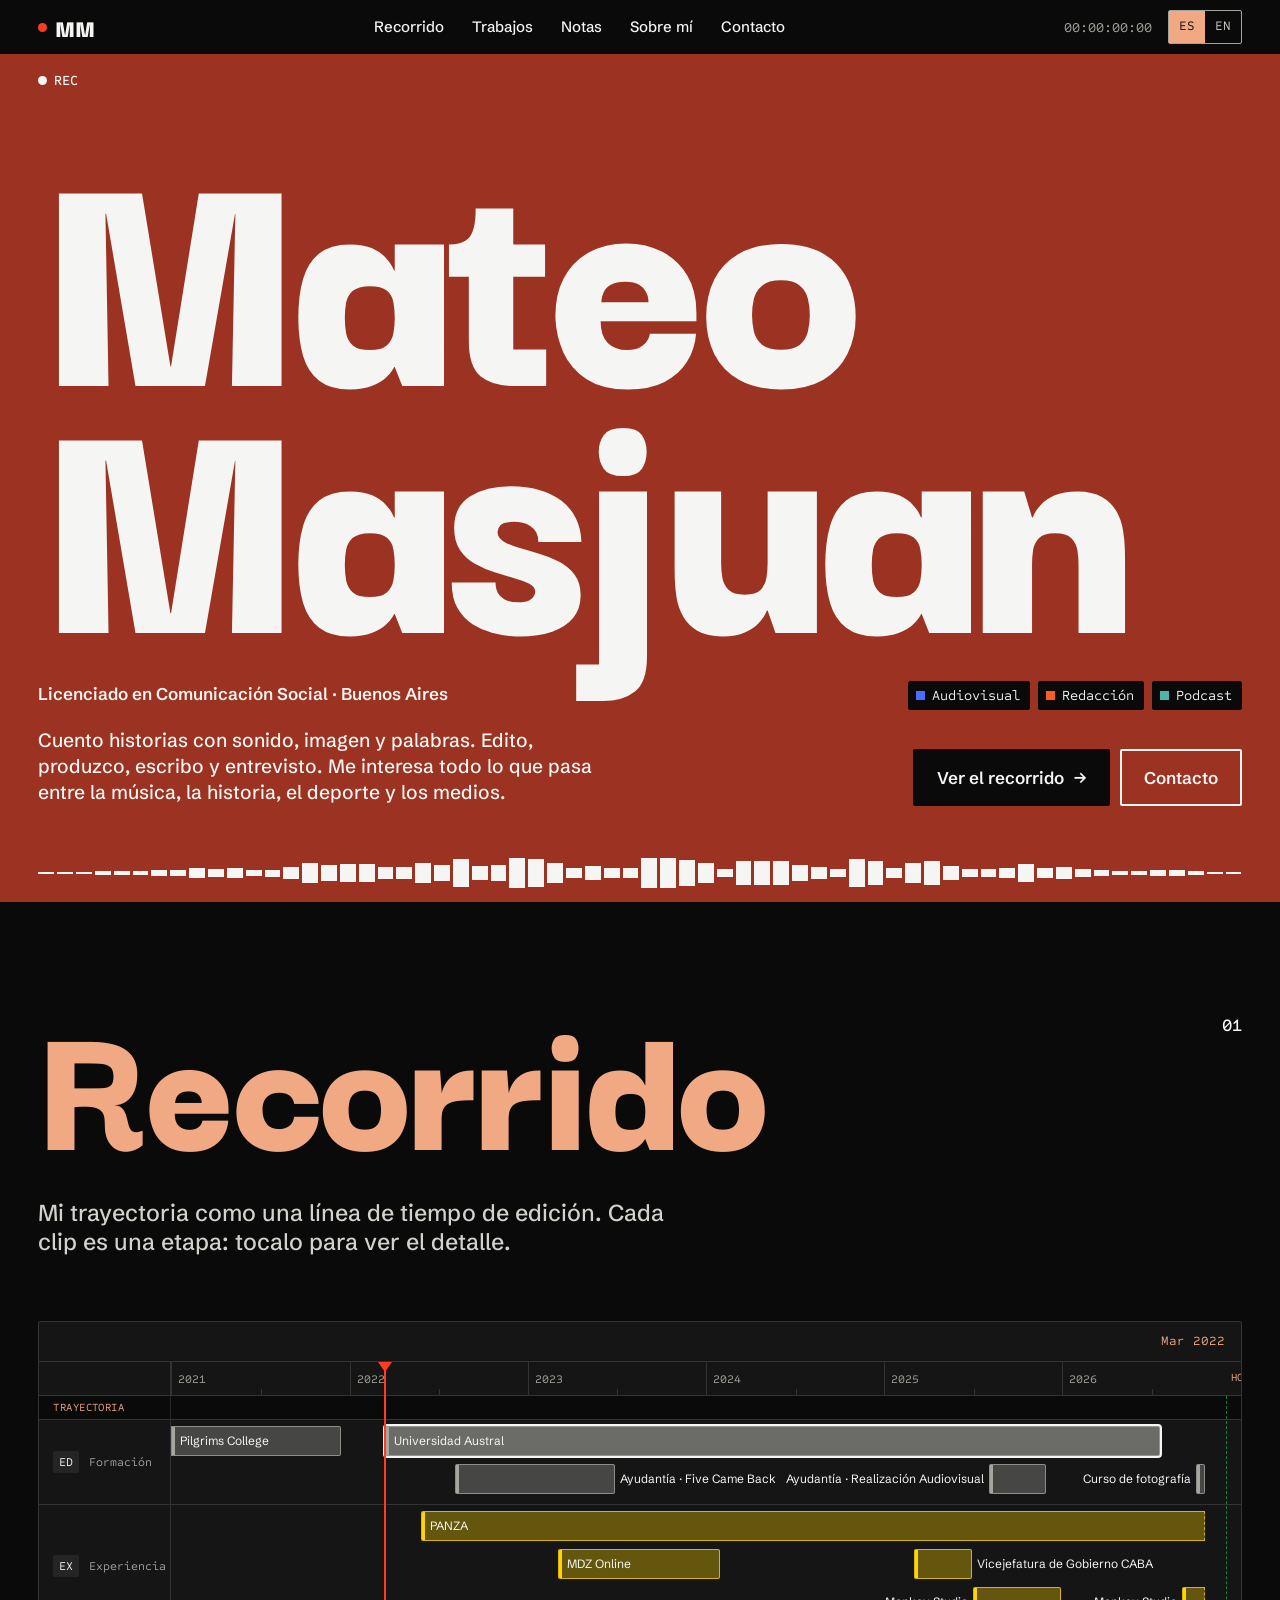
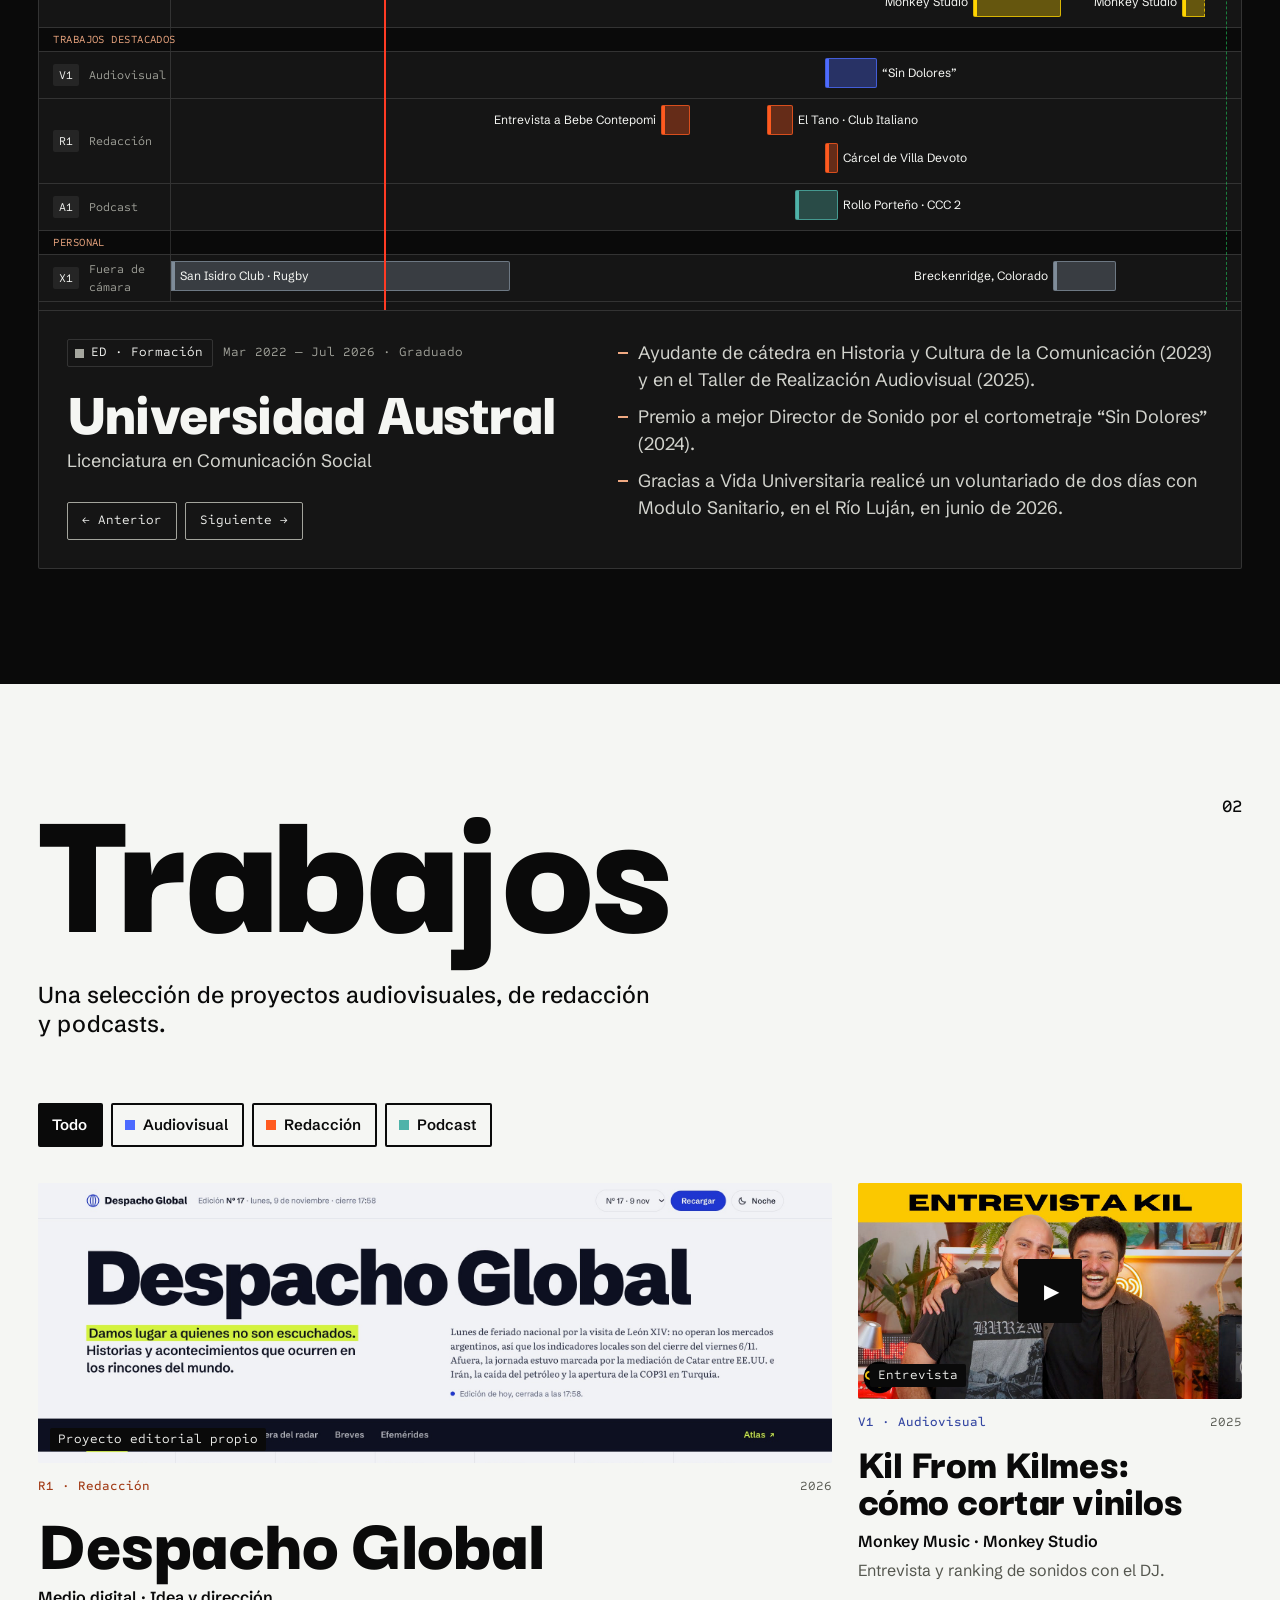
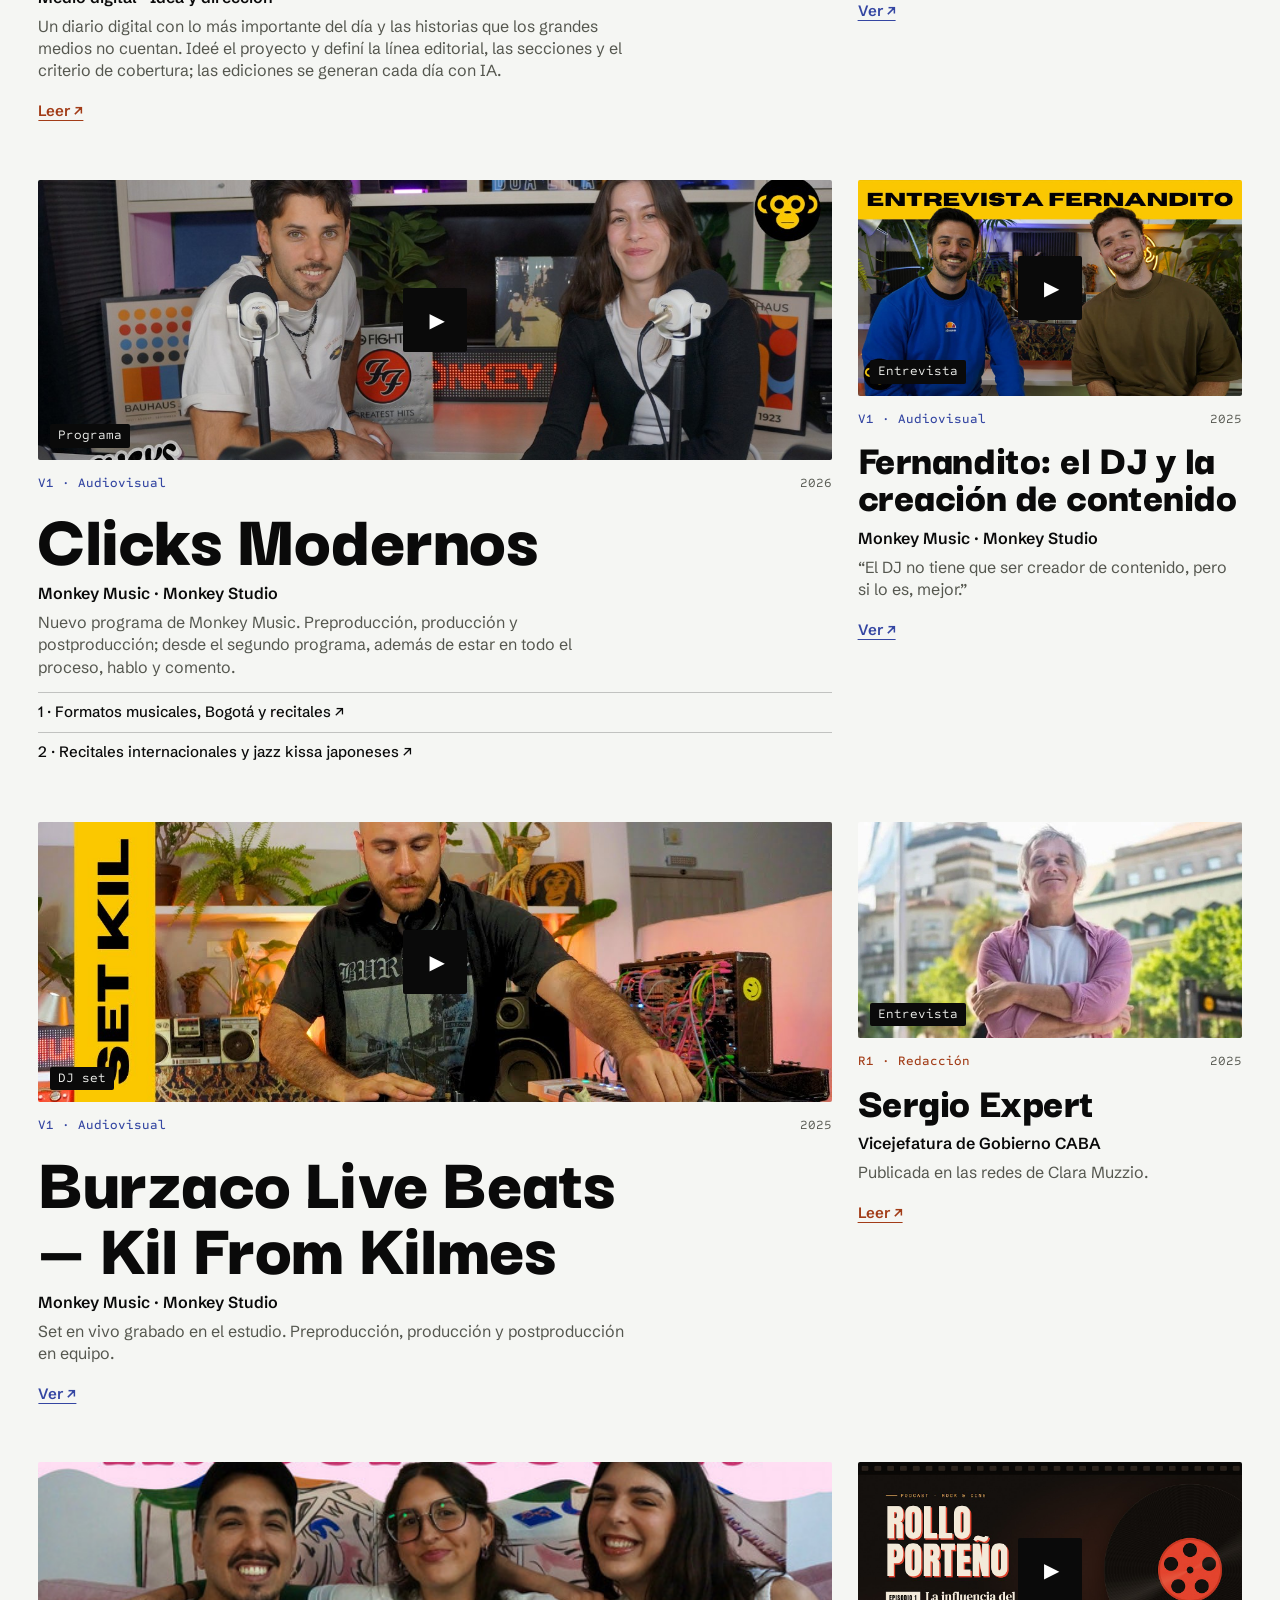
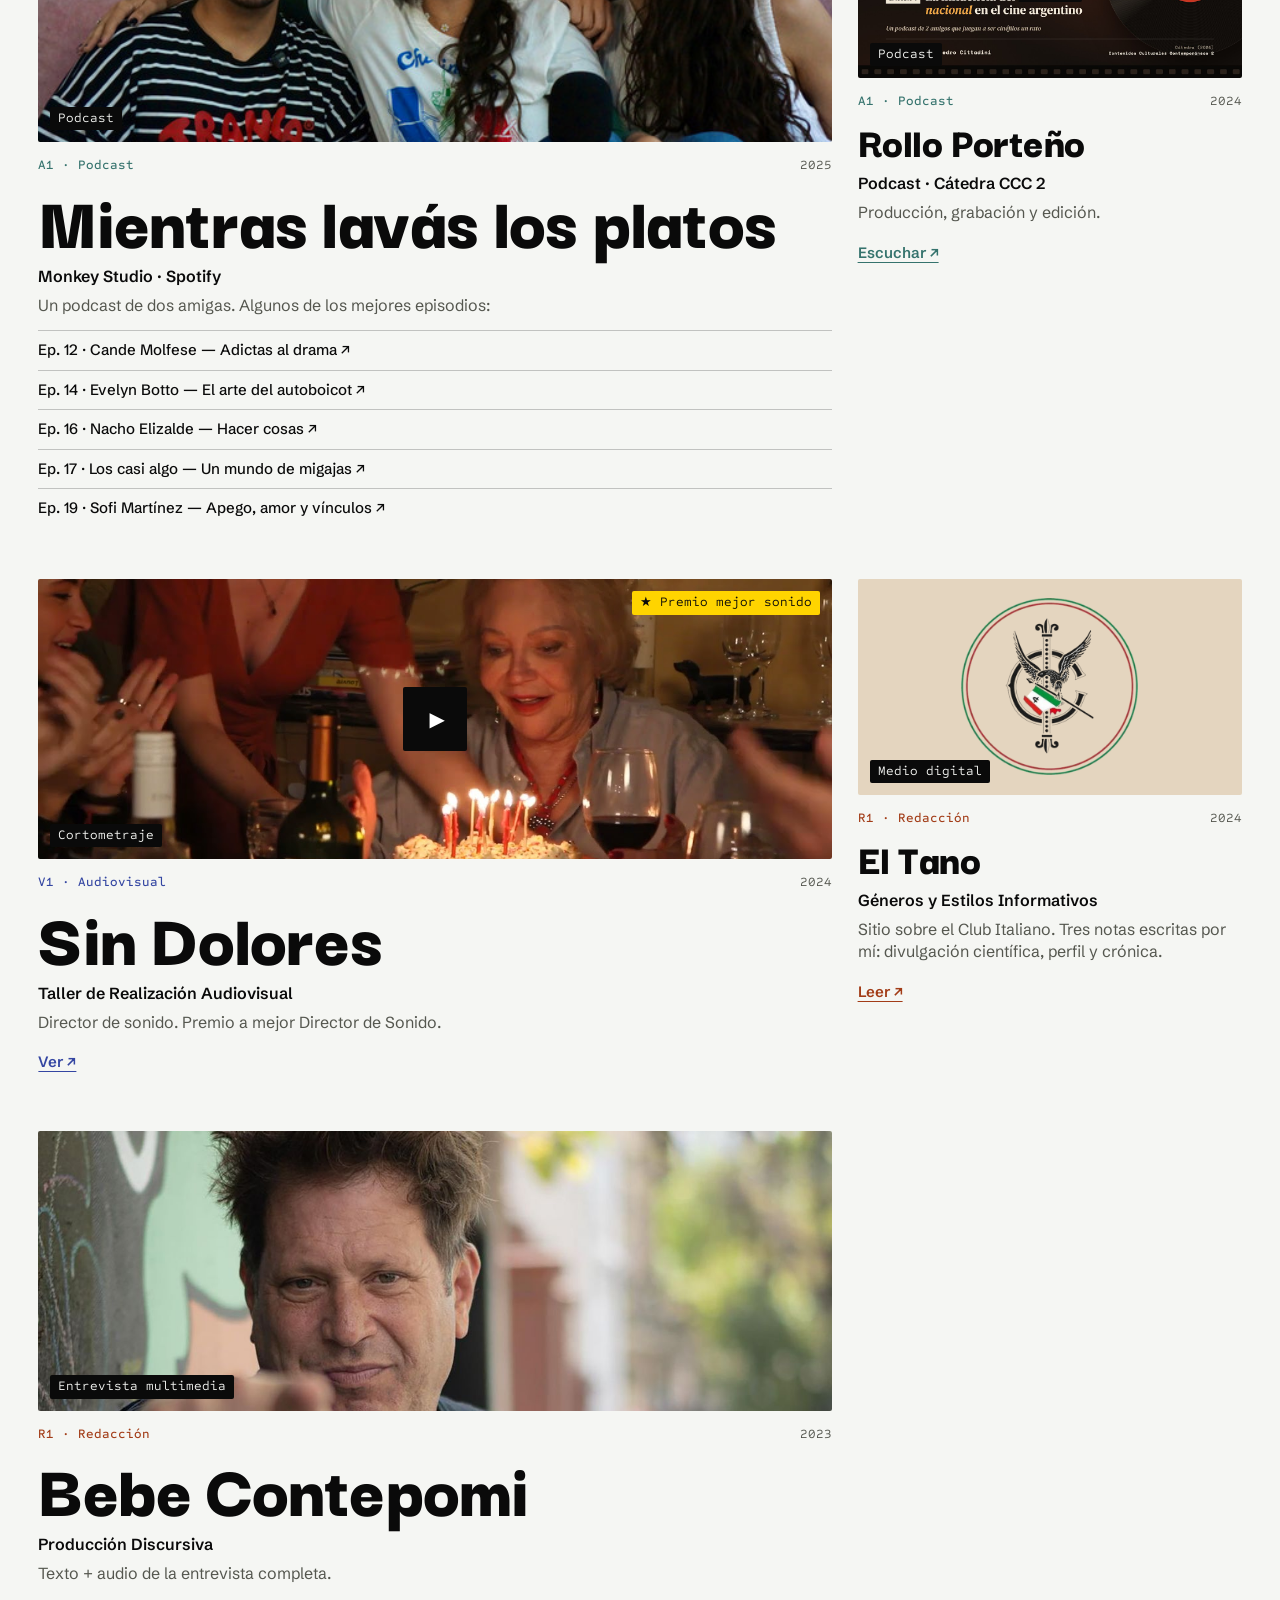
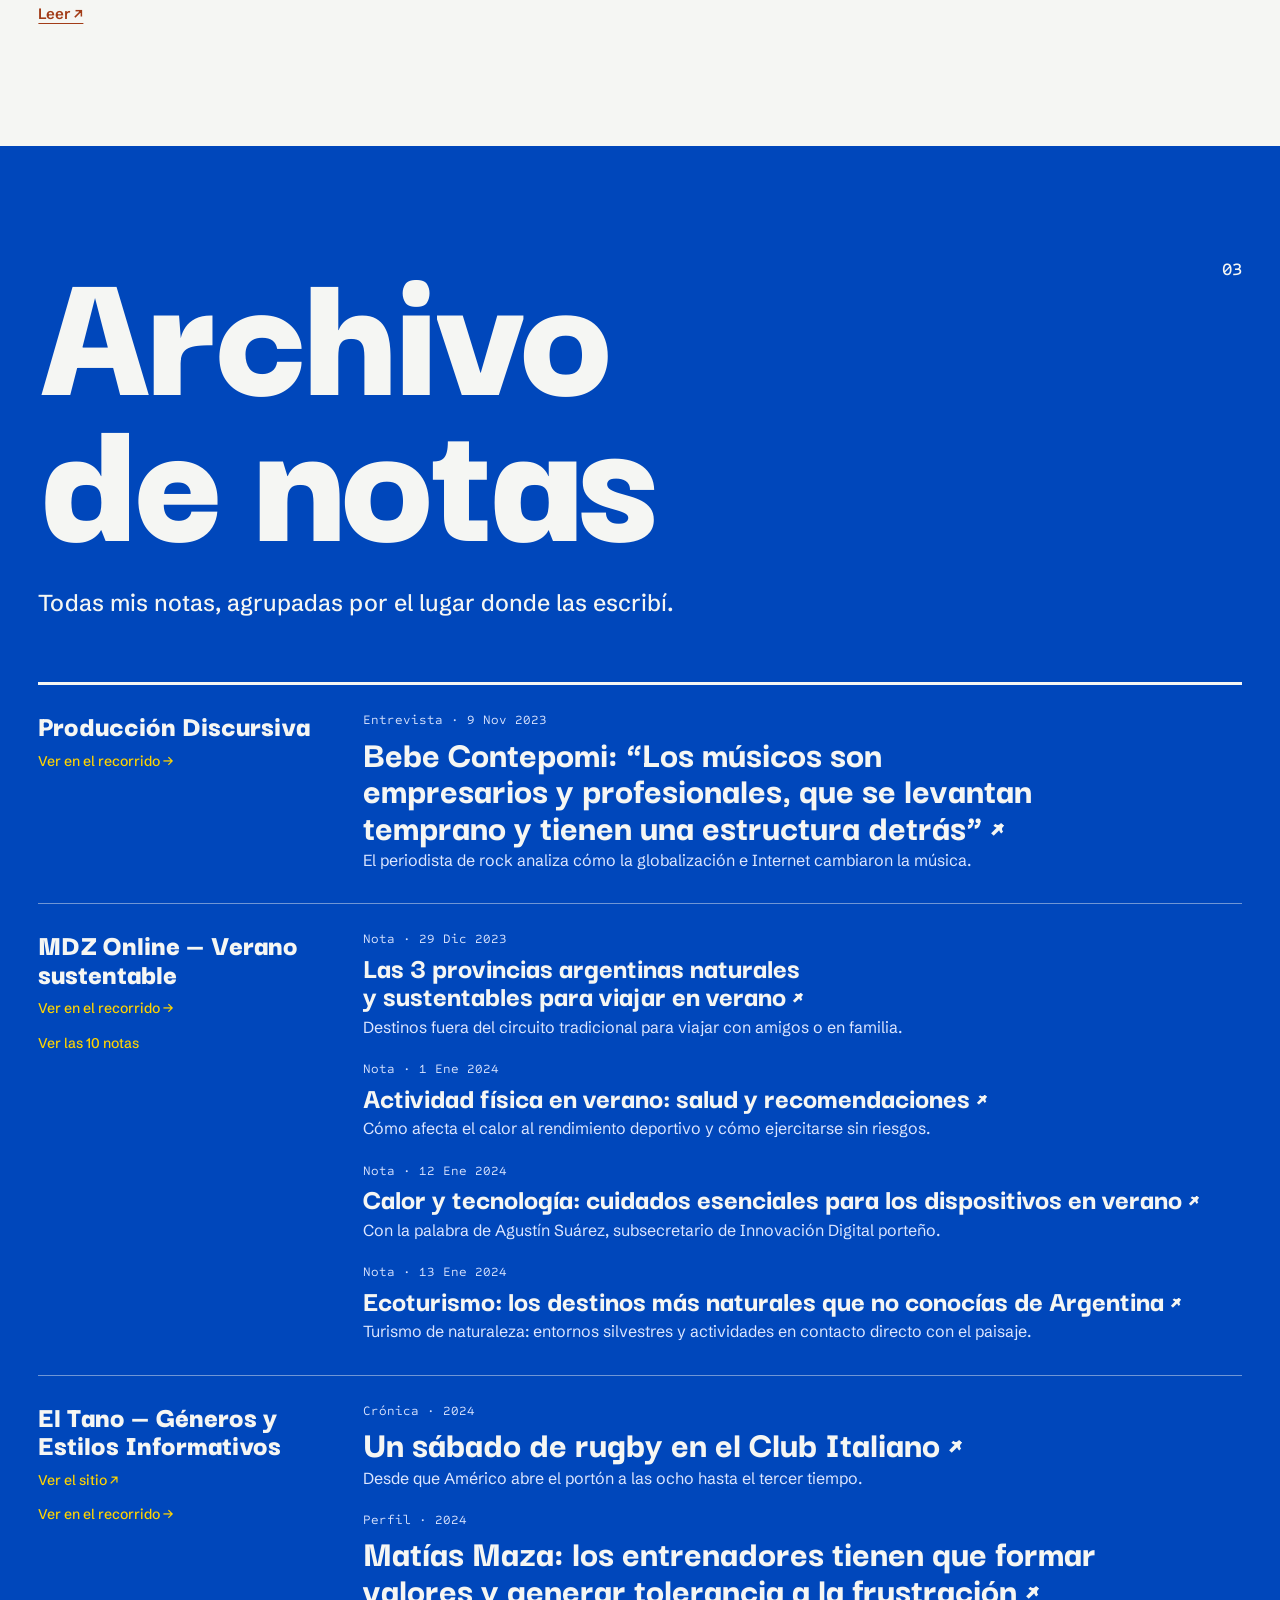
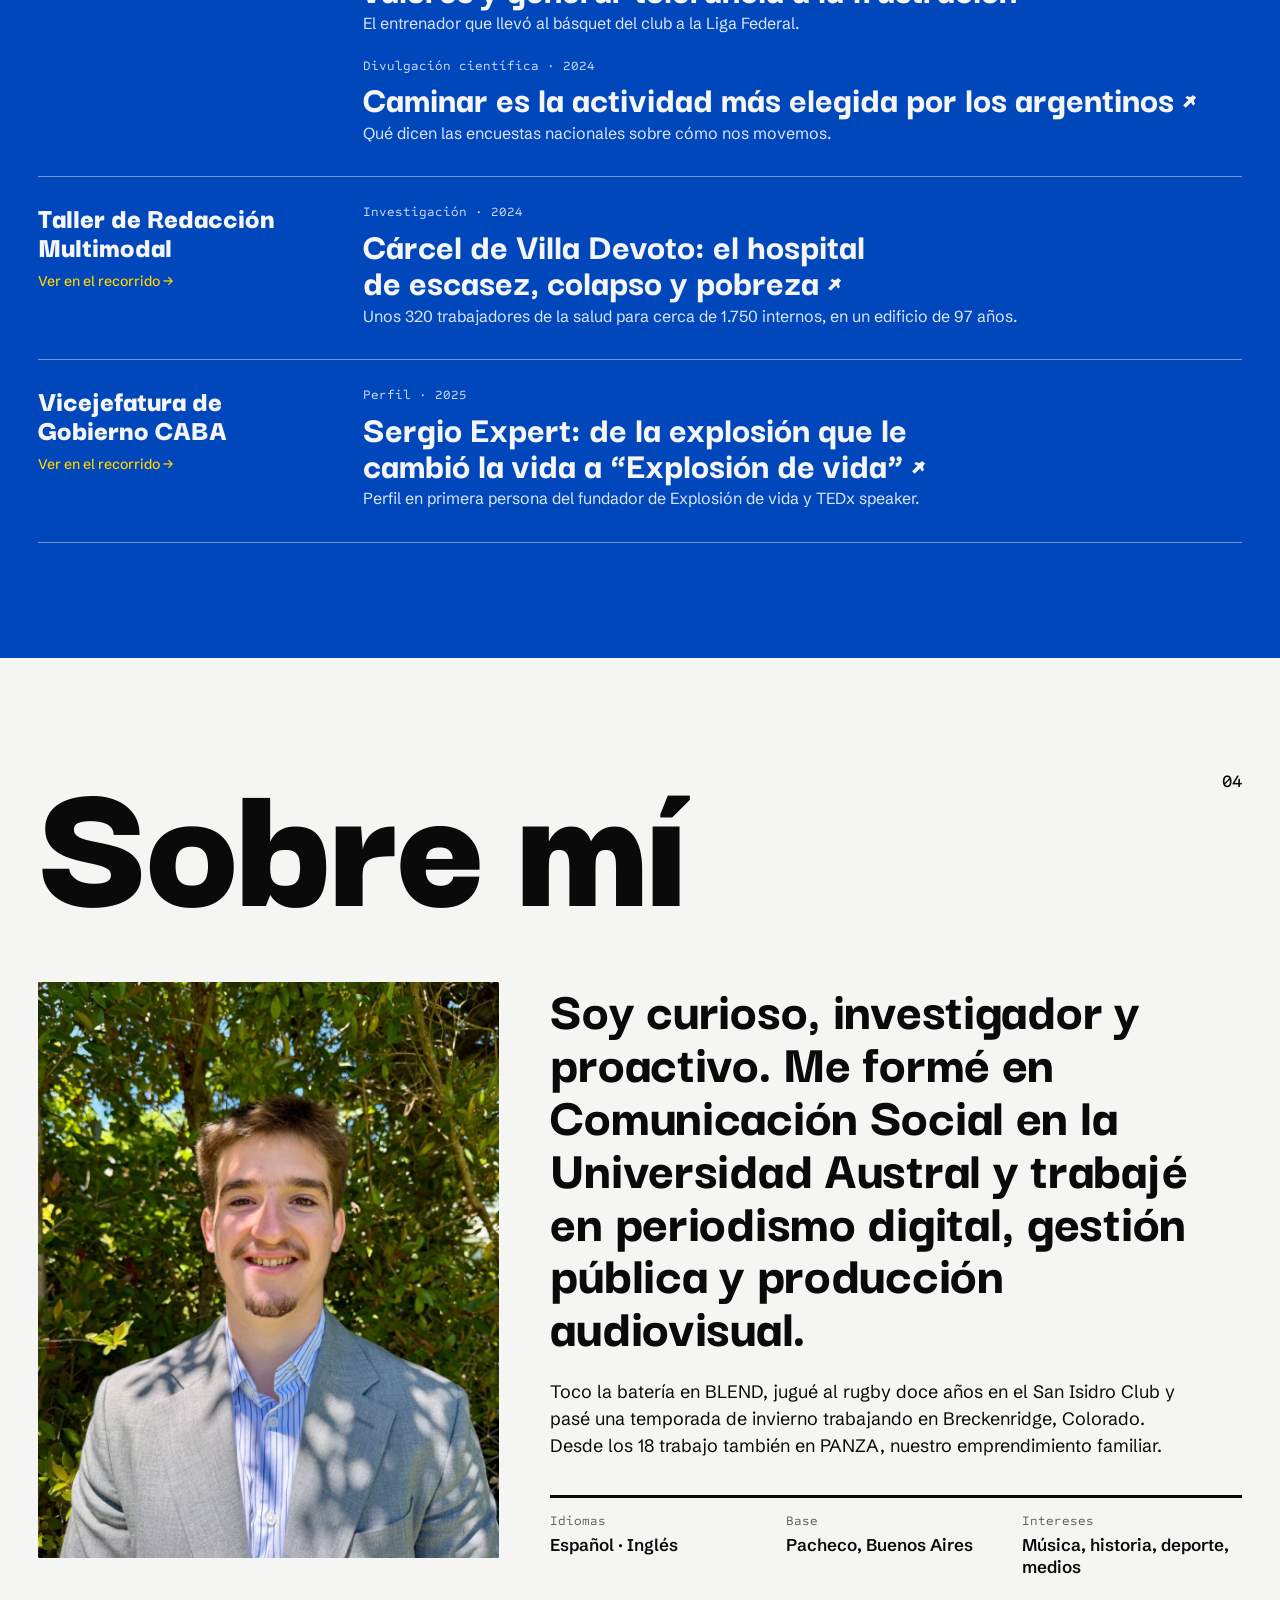
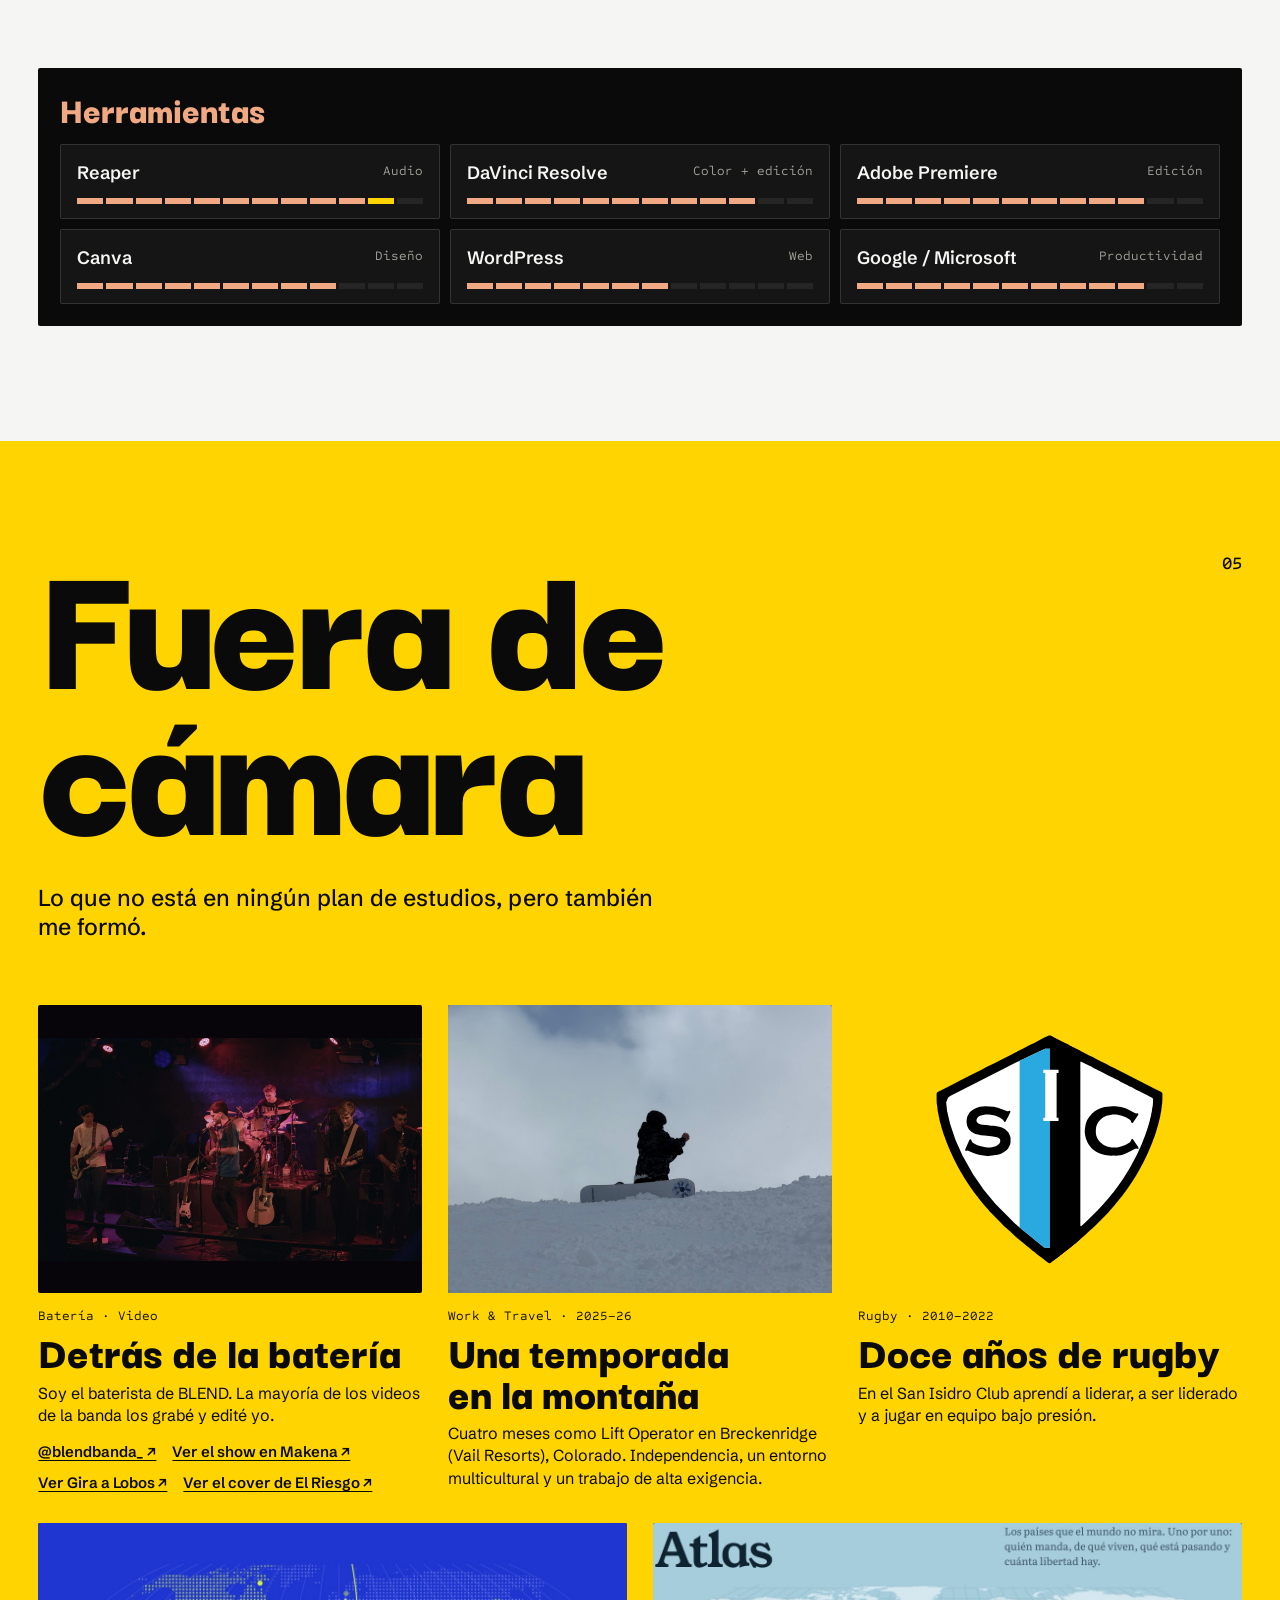
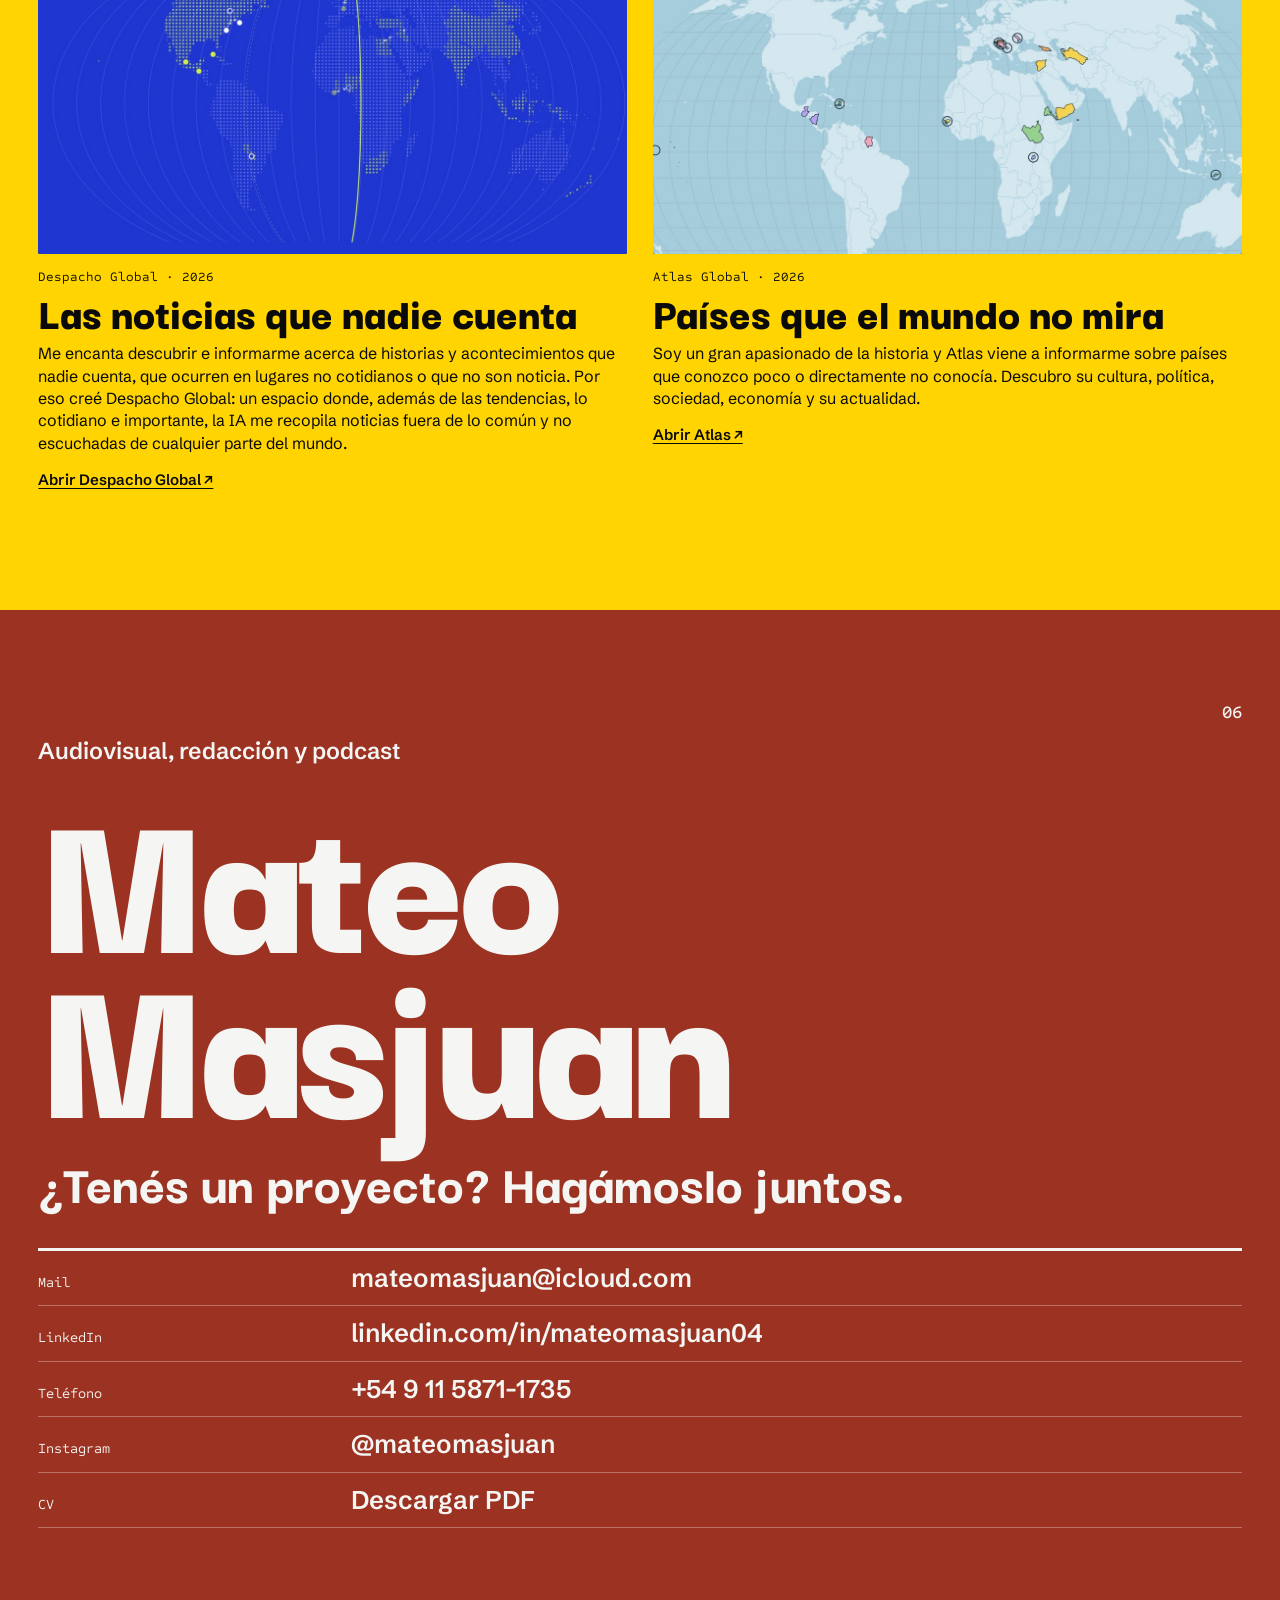
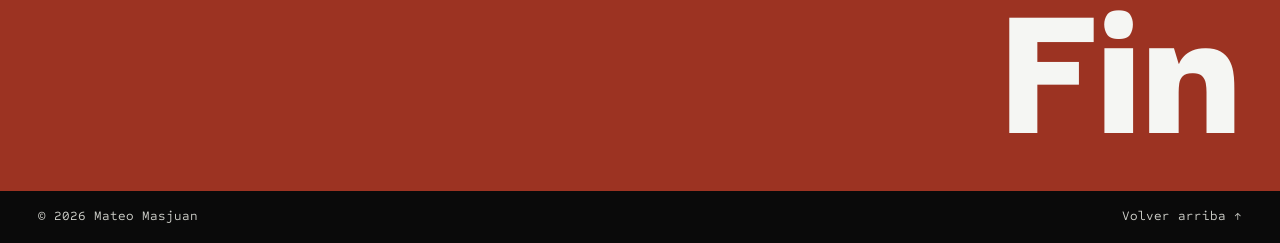
==== commit 73e2e6e7: "Vista previa para LinkedIn y redes (Open Graph) Co-Authored-By: Claude Opus 5.5 <noreply@anthropic.c" ====
--- a/index.html
+++ b/index.html
@@ -5,6 +5,16 @@
   <meta name="viewport" content="width=device-width, initial-scale=1">
   <title>Mateo Masjuan — Comunicación, audiovisual y redacción</title>
   <meta name="description" content="Portfolio de Mateo Masjuan: Licenciado en Comunicación Social. Audiovisual, redacción, periodismo y podcast.">
+  <meta property="og:type" content="website">
+  <meta property="og:url" content="https://mateomasjuan.github.io/">
+  <meta property="og:title" content="Mateo Masjuan — Comunicación, audiovisual y redacción">
+  <meta property="og:description" content="Licenciado en Comunicación Social. Audiovisual, redacción, periodismo y podcast.">
+  <meta property="og:image" content="https://mateomasjuan.github.io/assets/img/og-portfolio.jpg">
+  <meta property="og:image:width" content="1200">
+  <meta property="og:image:height" content="627">
+  <meta property="og:locale" content="es_AR">
+  <meta name="twitter:card" content="summary_large_image">
+  <meta name="author" content="Mateo Masjuan">
   <link rel="icon" href="favicon.ico" sizes="32x32">
   <link rel="icon" href="assets/icon/favicon.svg" type="image/svg+xml">
   <link rel="apple-touch-icon" href="assets/icon/apple-touch-icon.png">
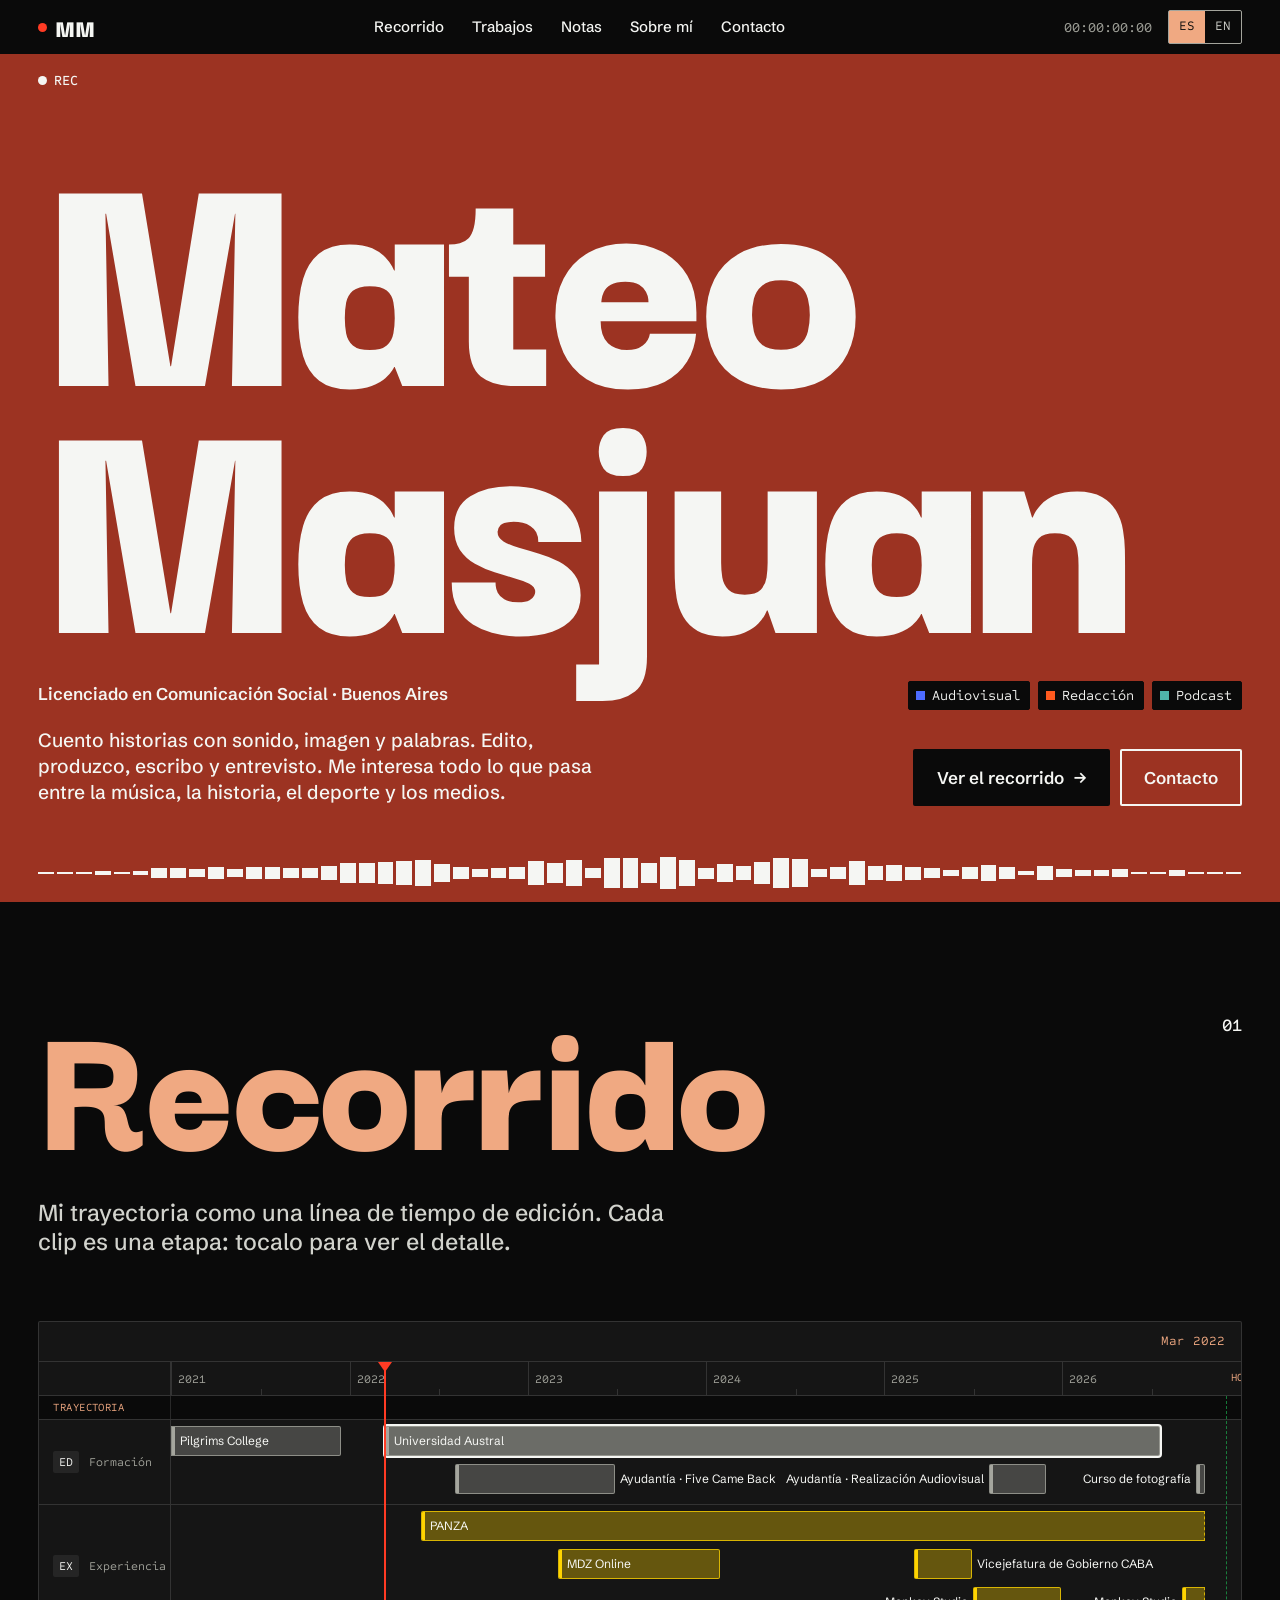
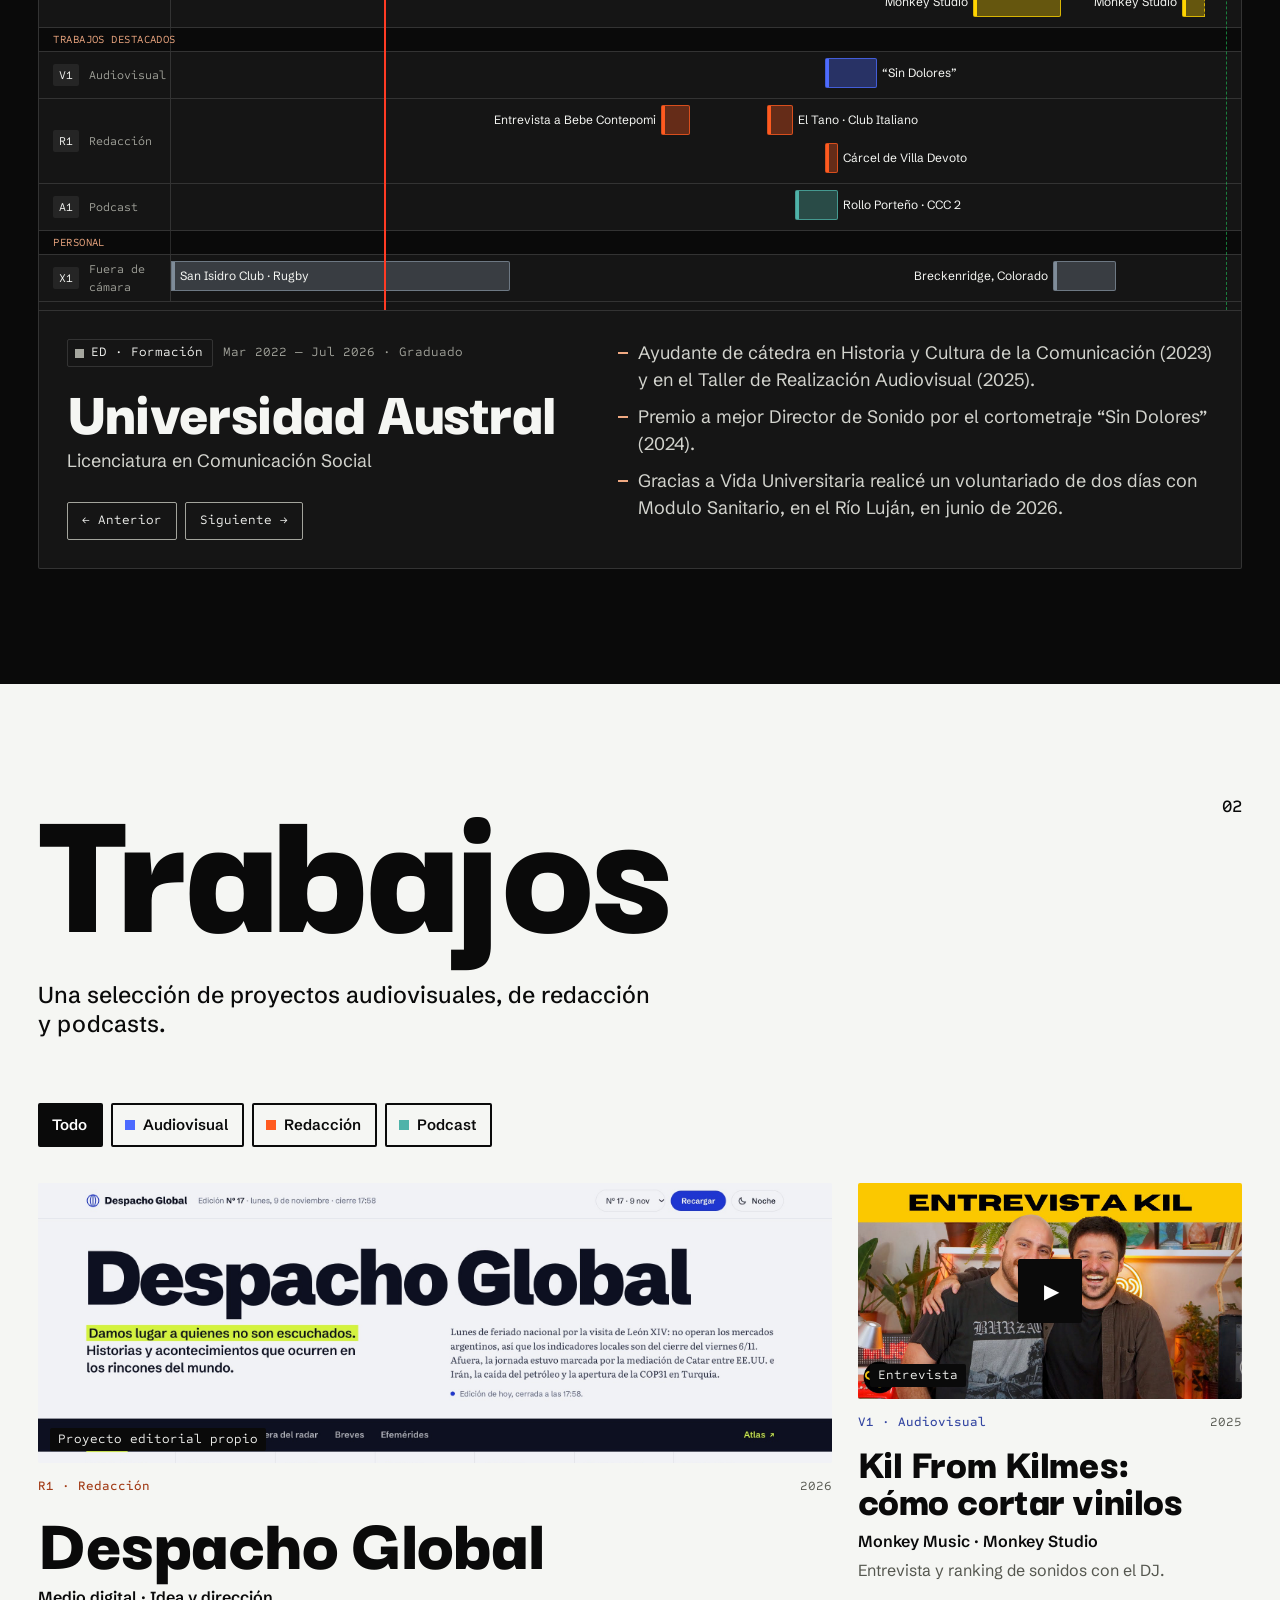
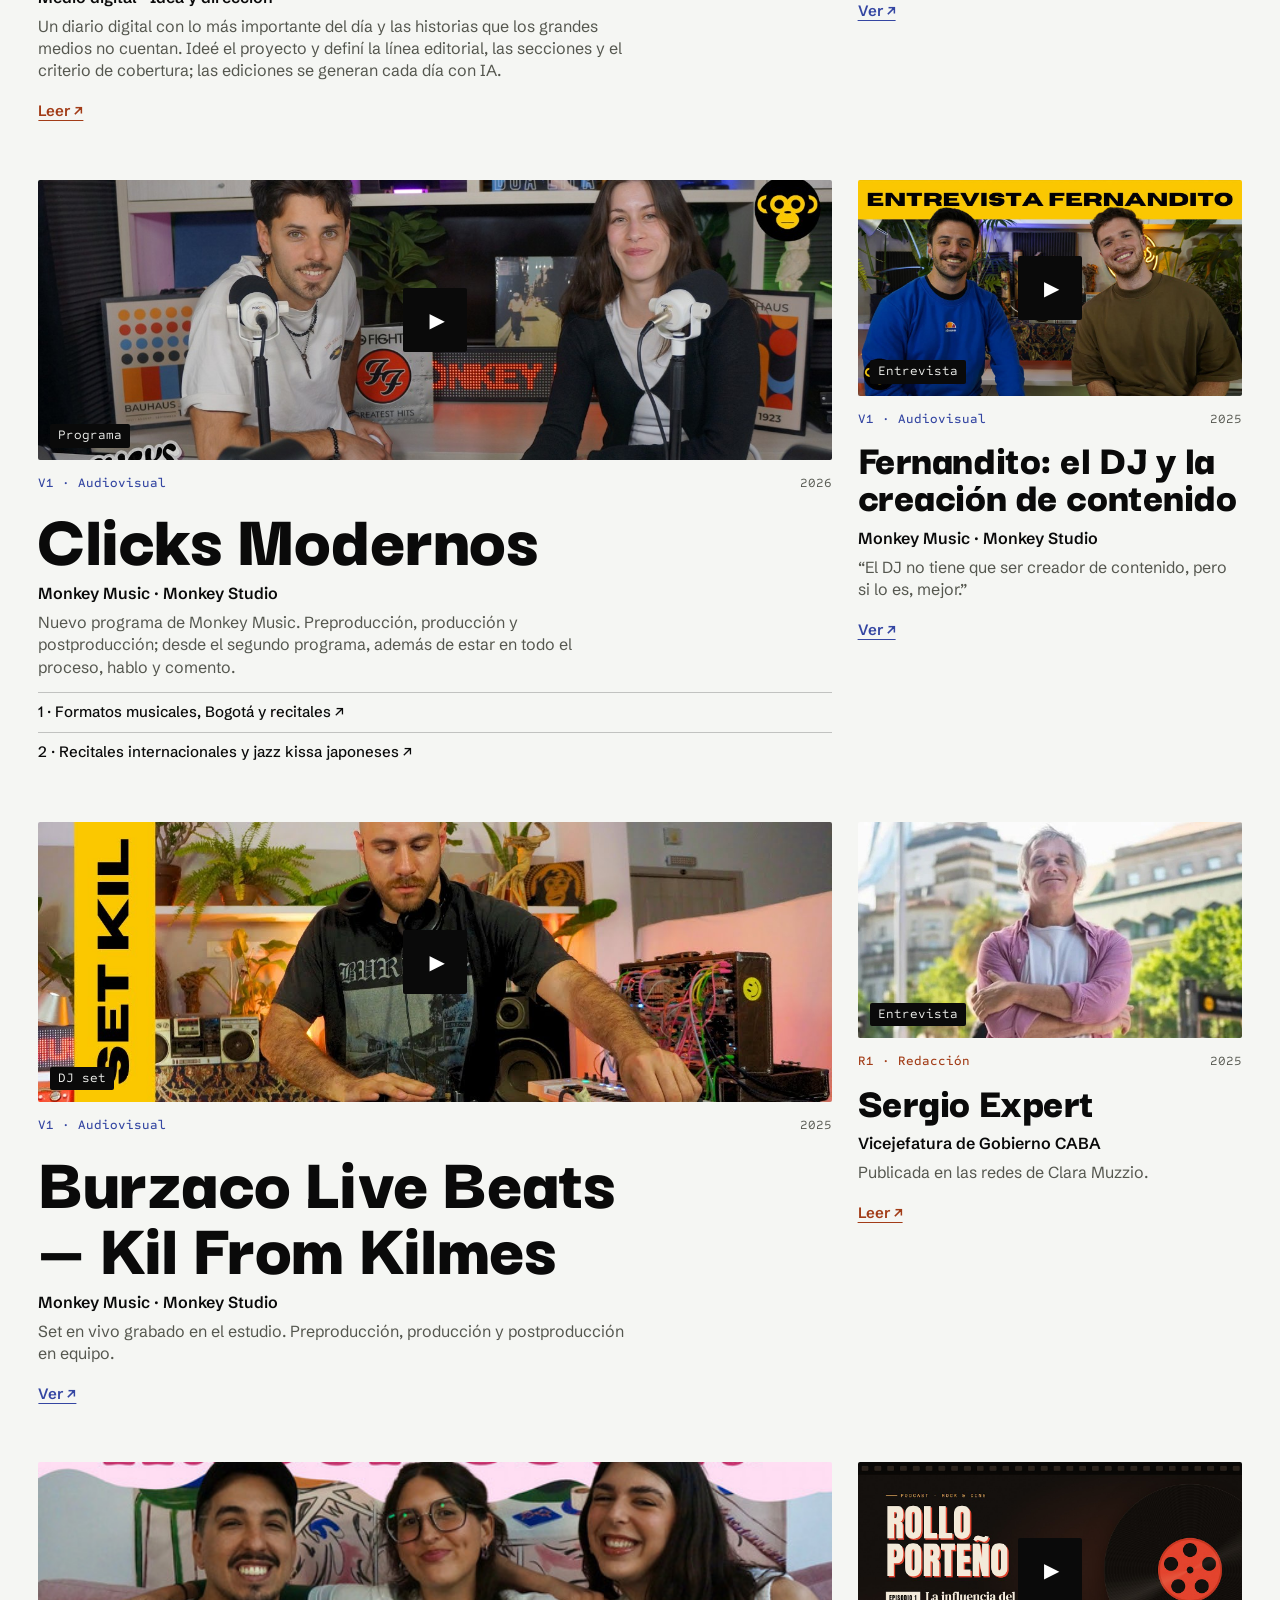
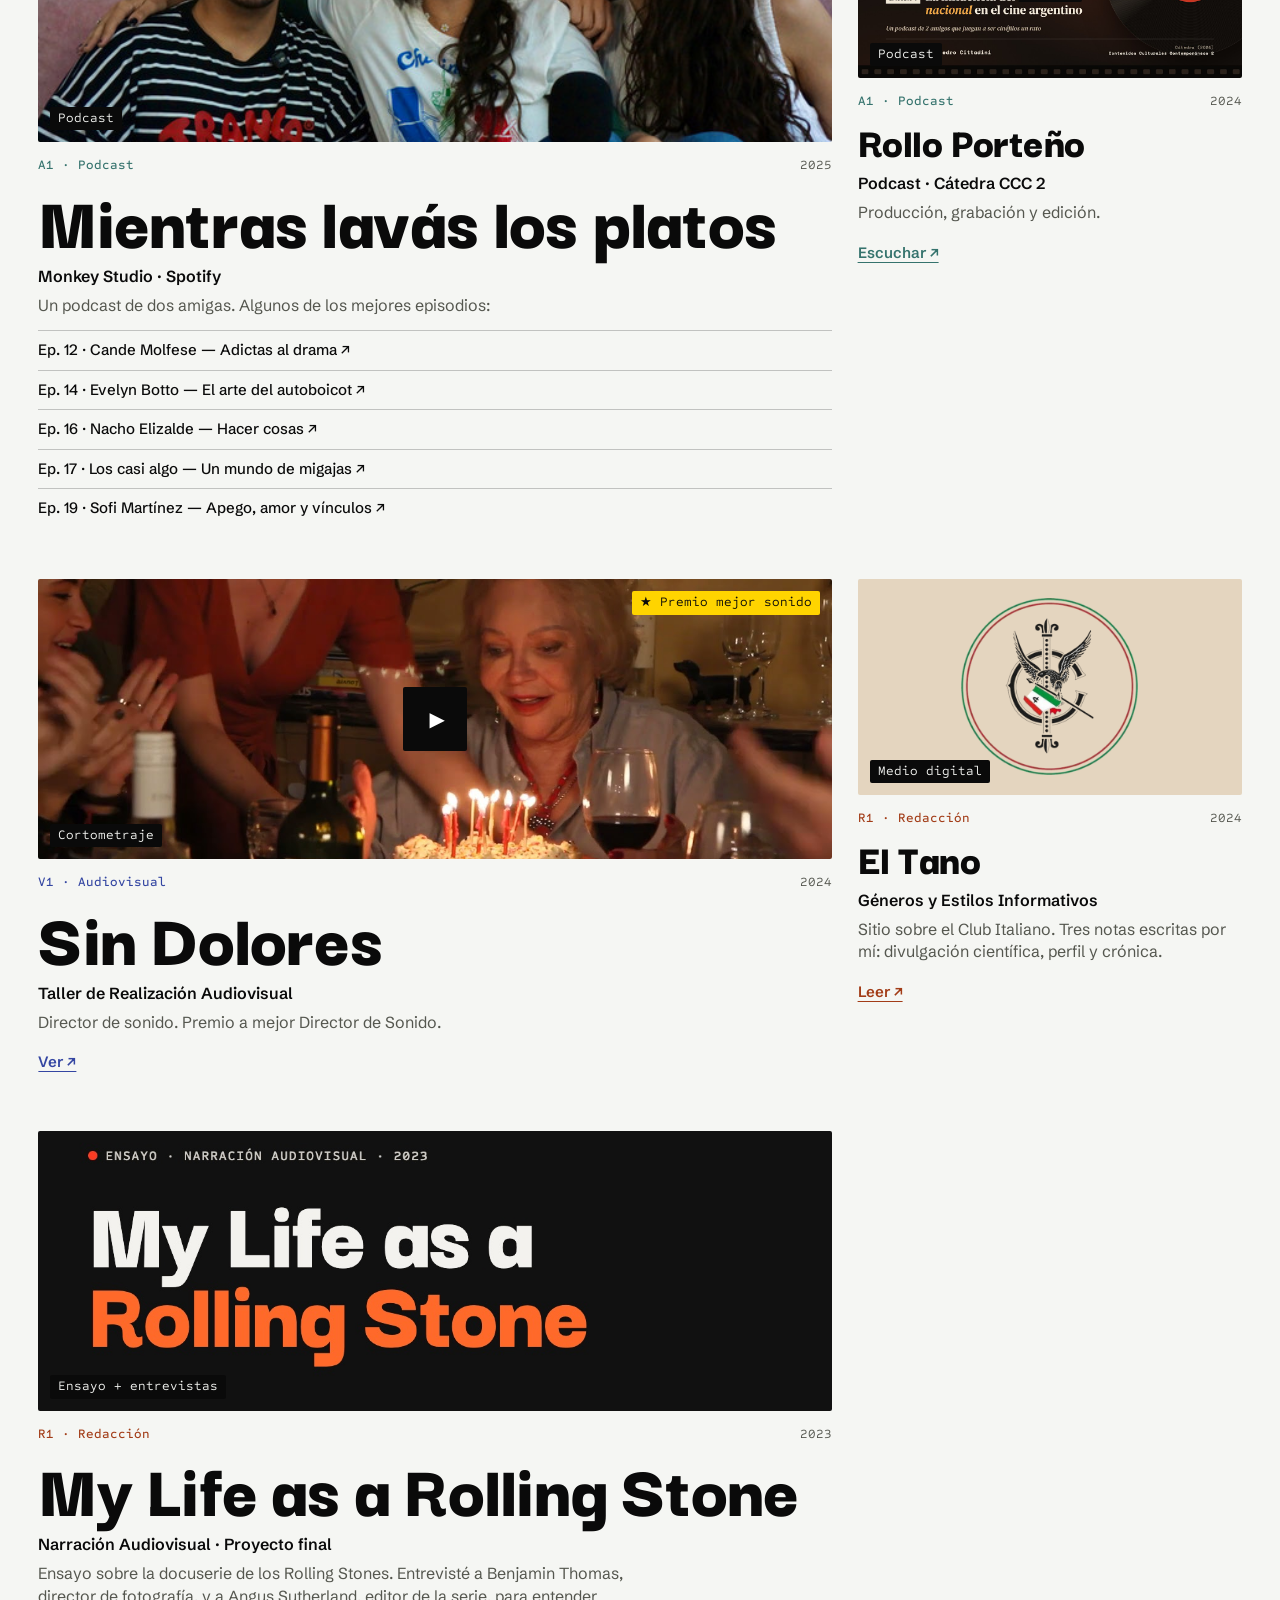
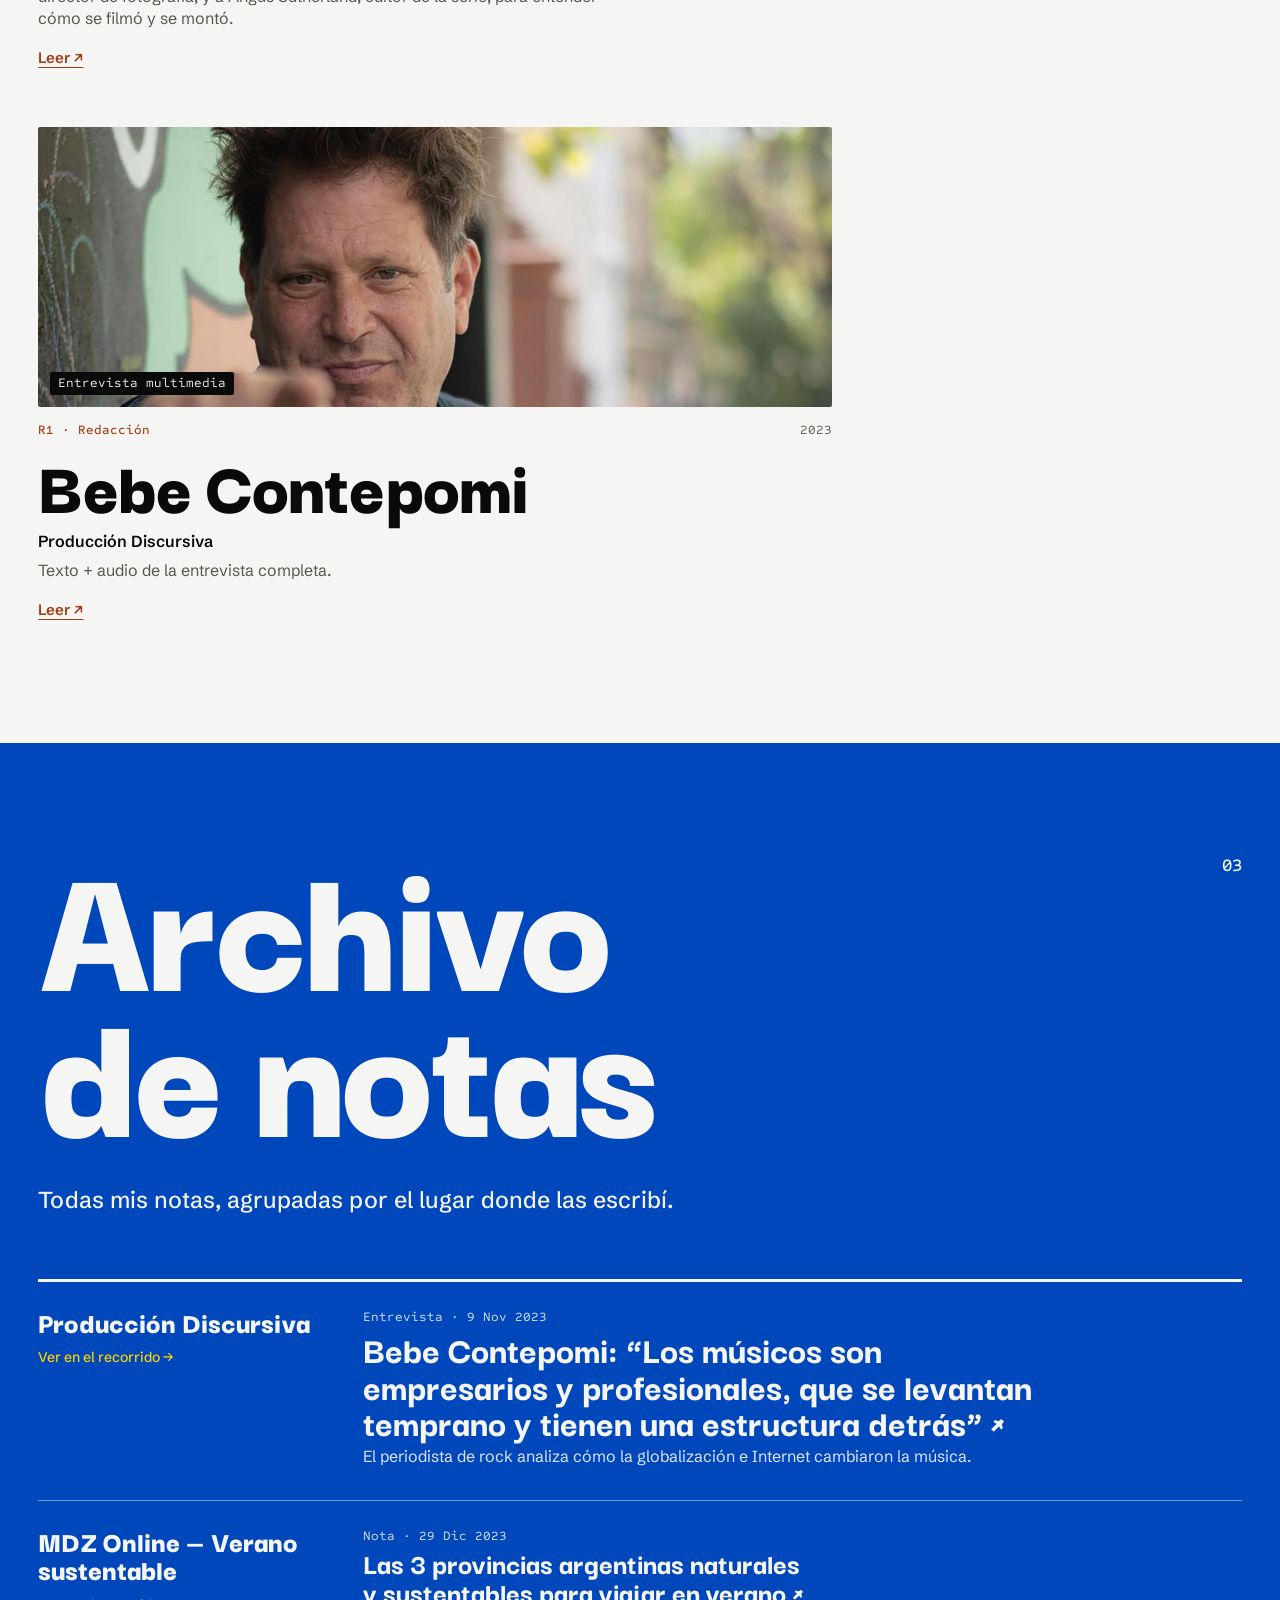
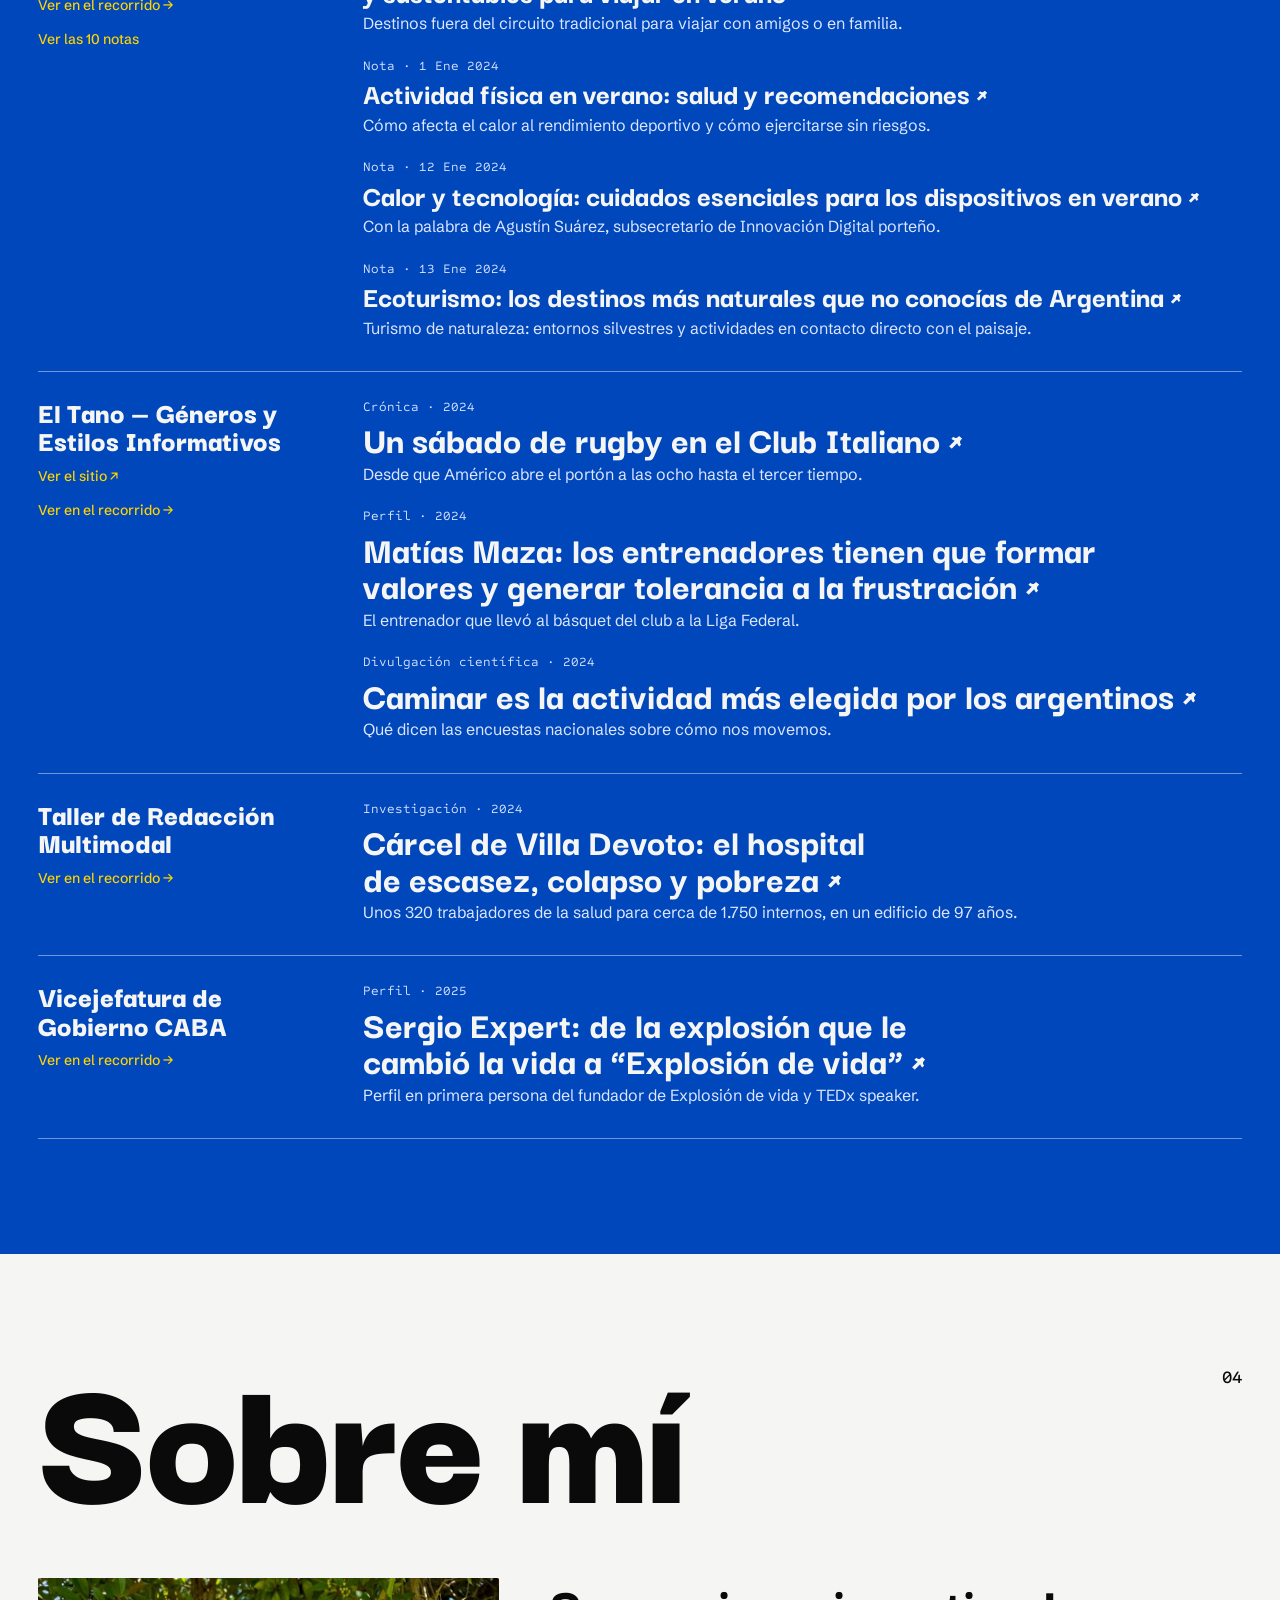
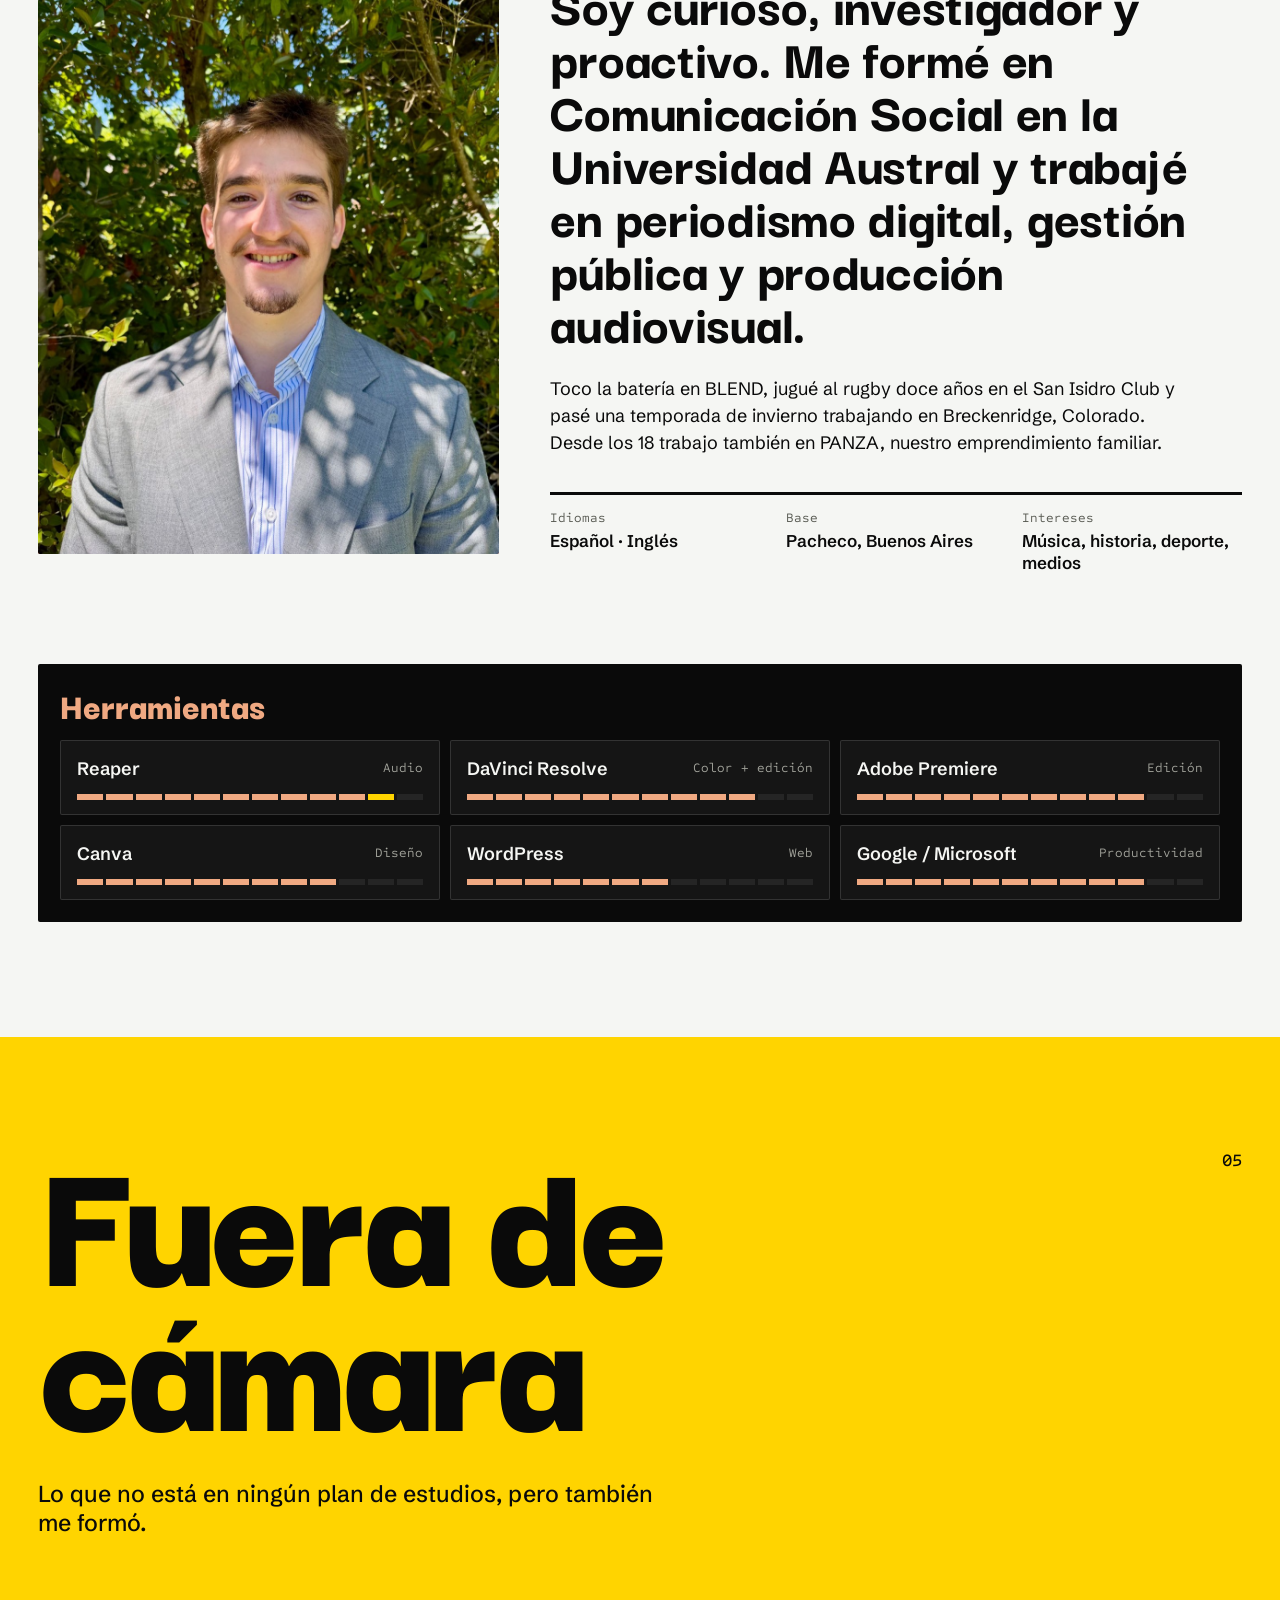
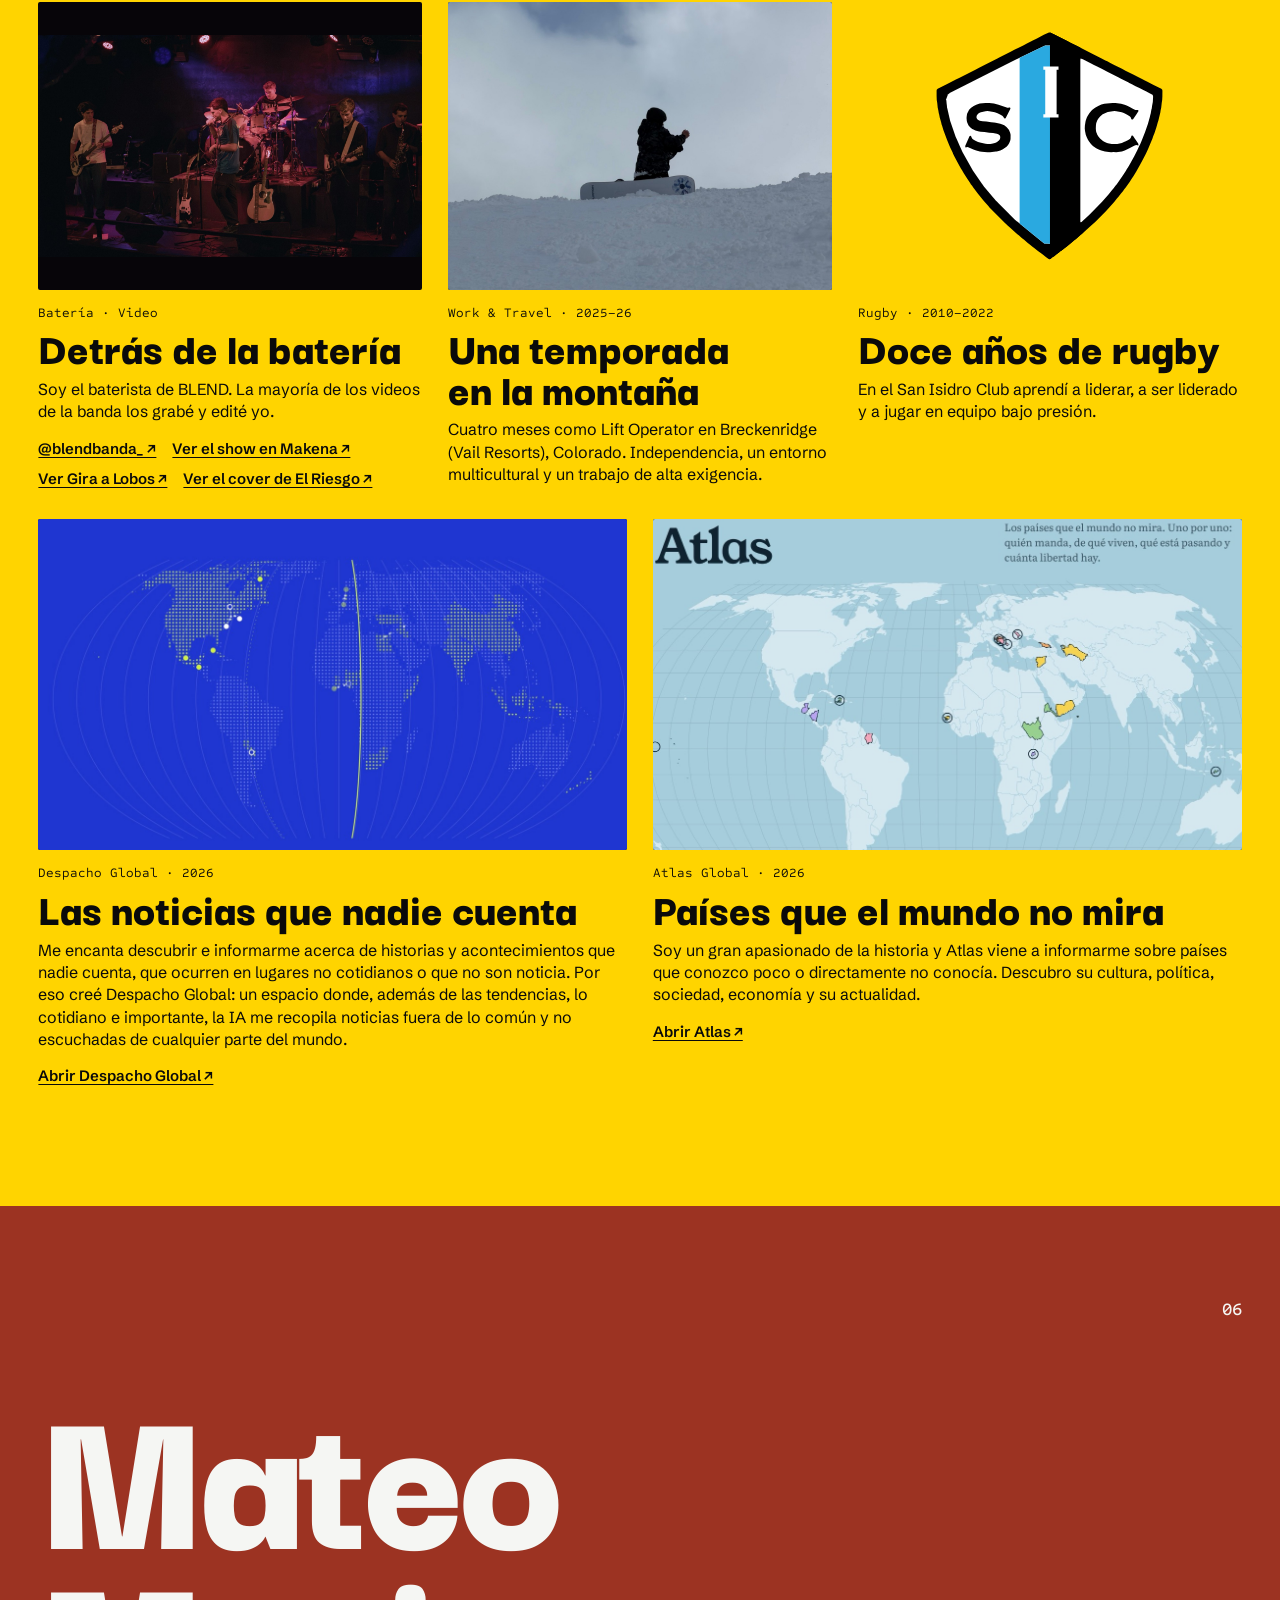
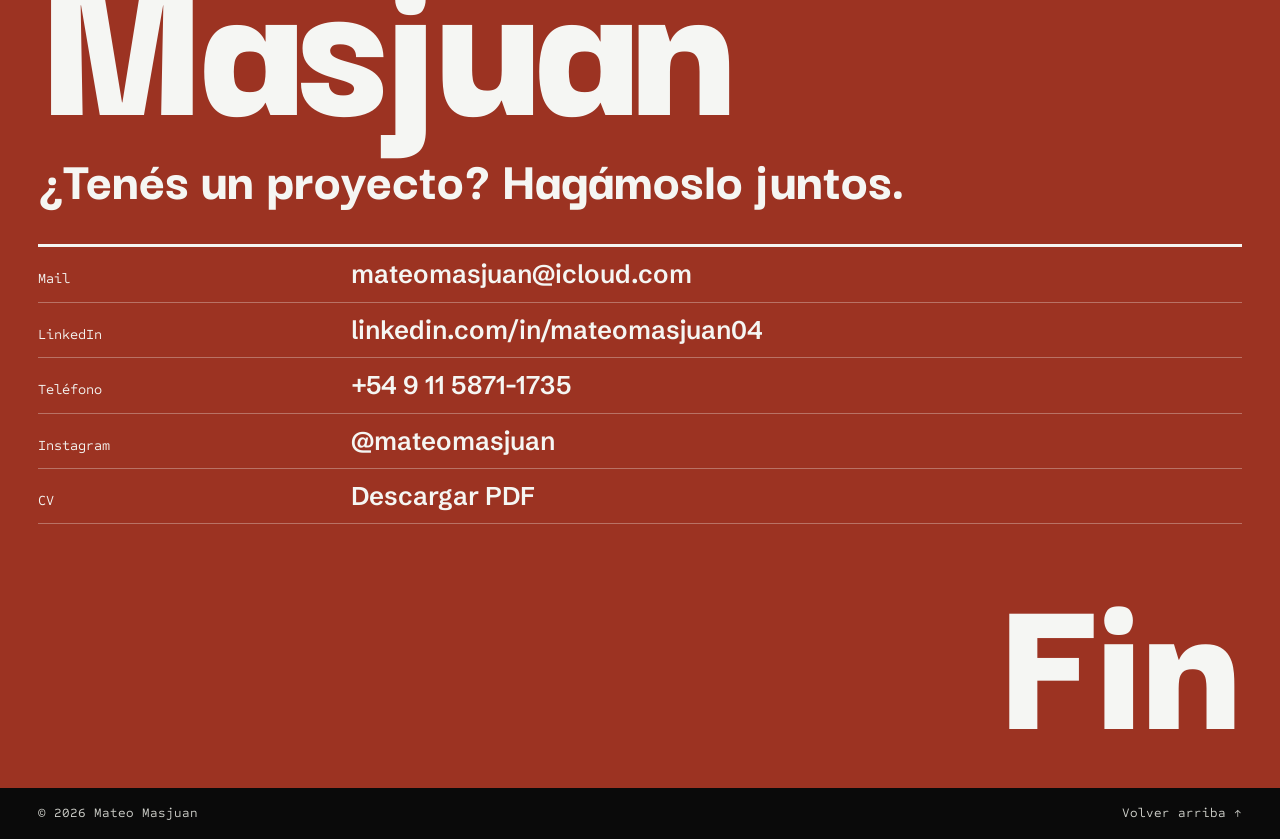
==== commit f00c5d29: "Trabajos: ensayo My Life as a Rolling Stone (Narración Audiovisual) Co-Authored-By: Claude Opus 5.5 " ====
--- a/index.html
+++ b/index.html
@@ -211,7 +211,7 @@
     <a href="#top" data-i18n="footer.top">Volver arriba ↑</a>
   </footer>
 
-  <script src="assets/js/content.js?v=32"></script>
+  <script src="assets/js/content.js?v=34"></script>
   <script src="assets/js/main.js?v=33"></script>
 </body>
 </html>
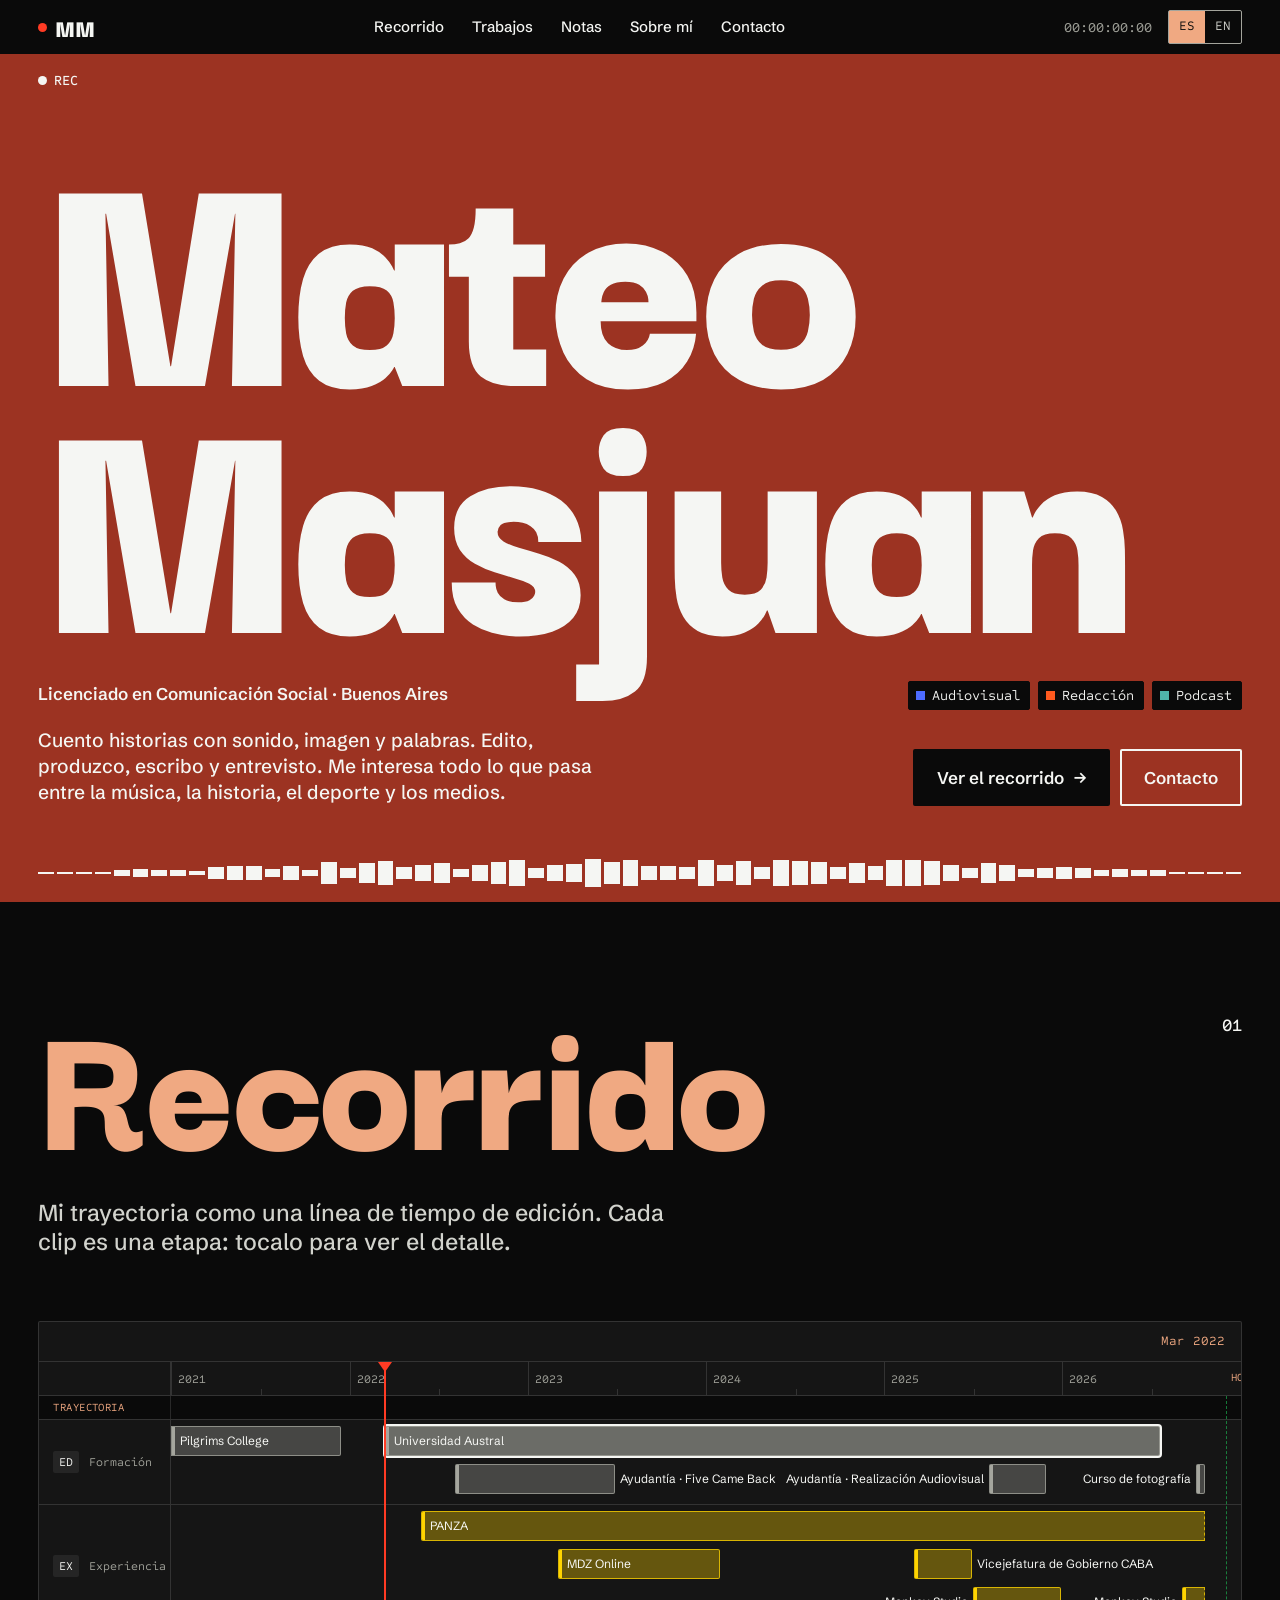
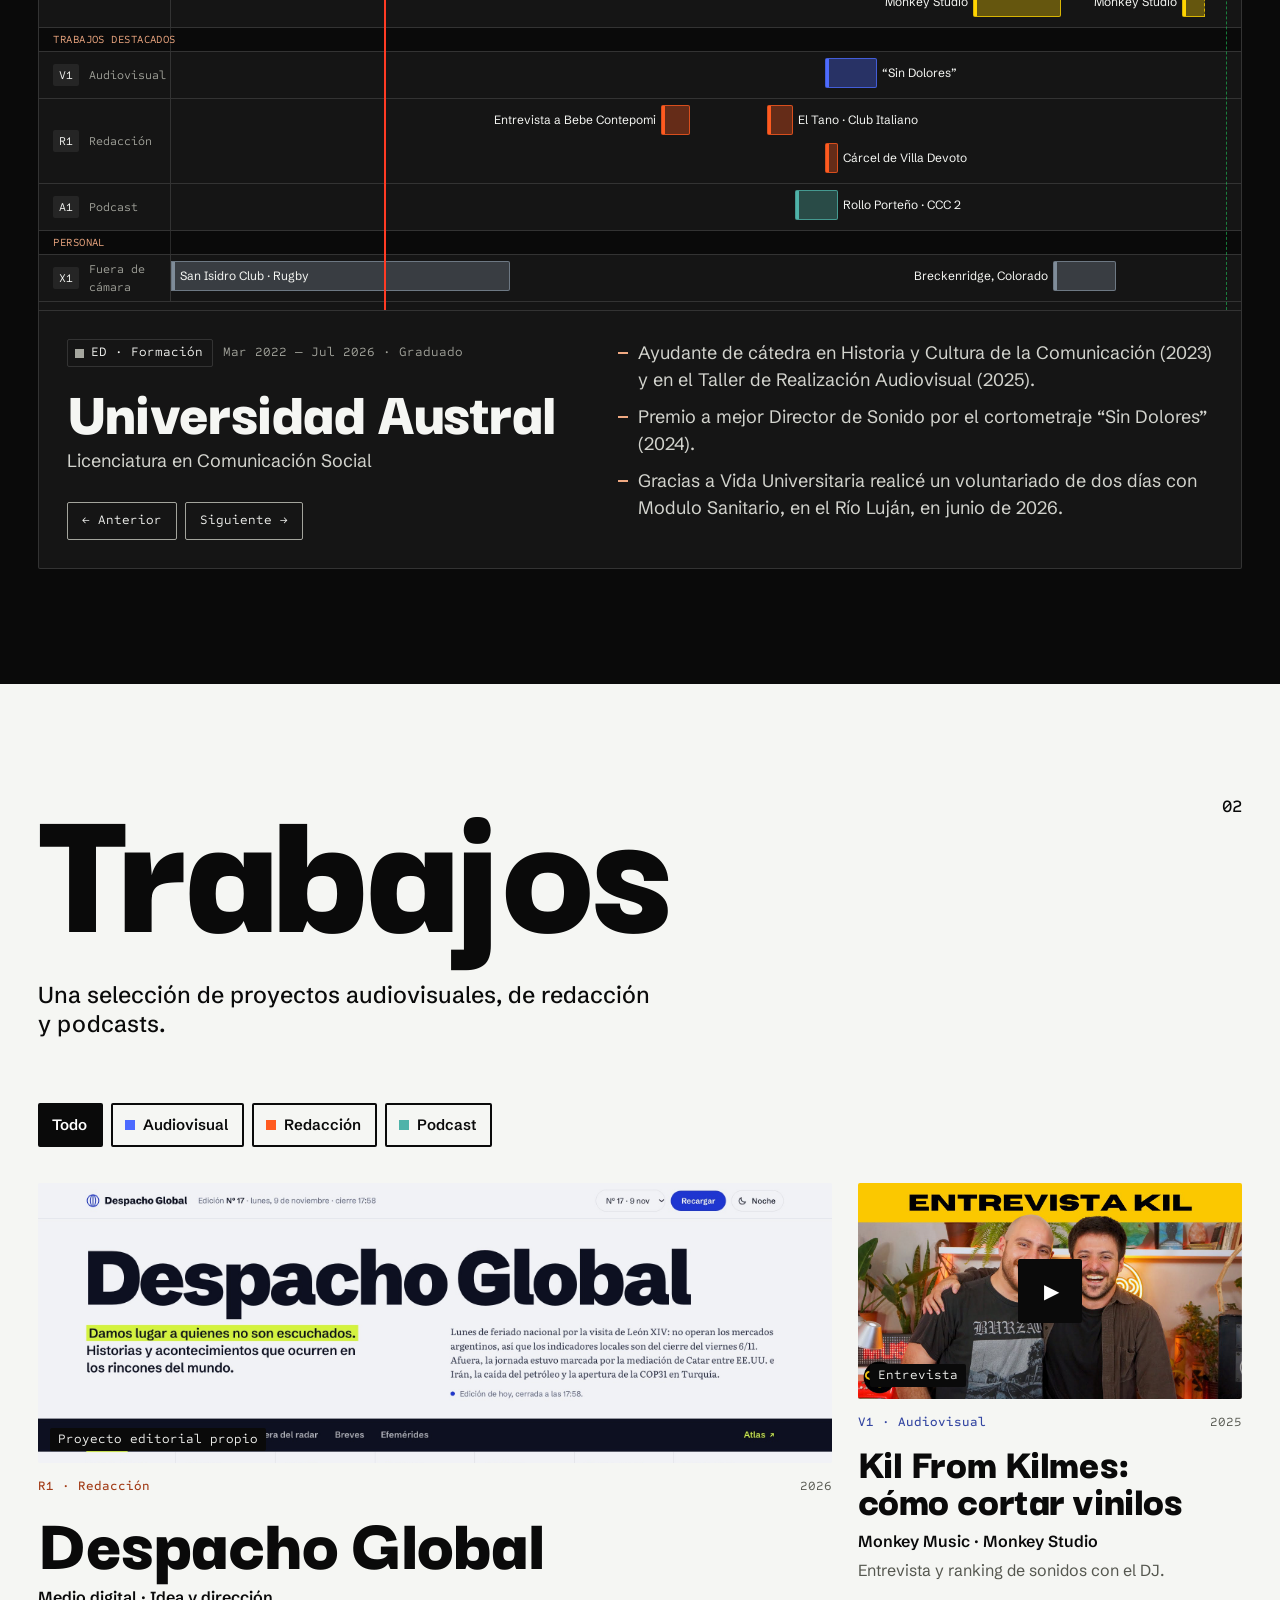
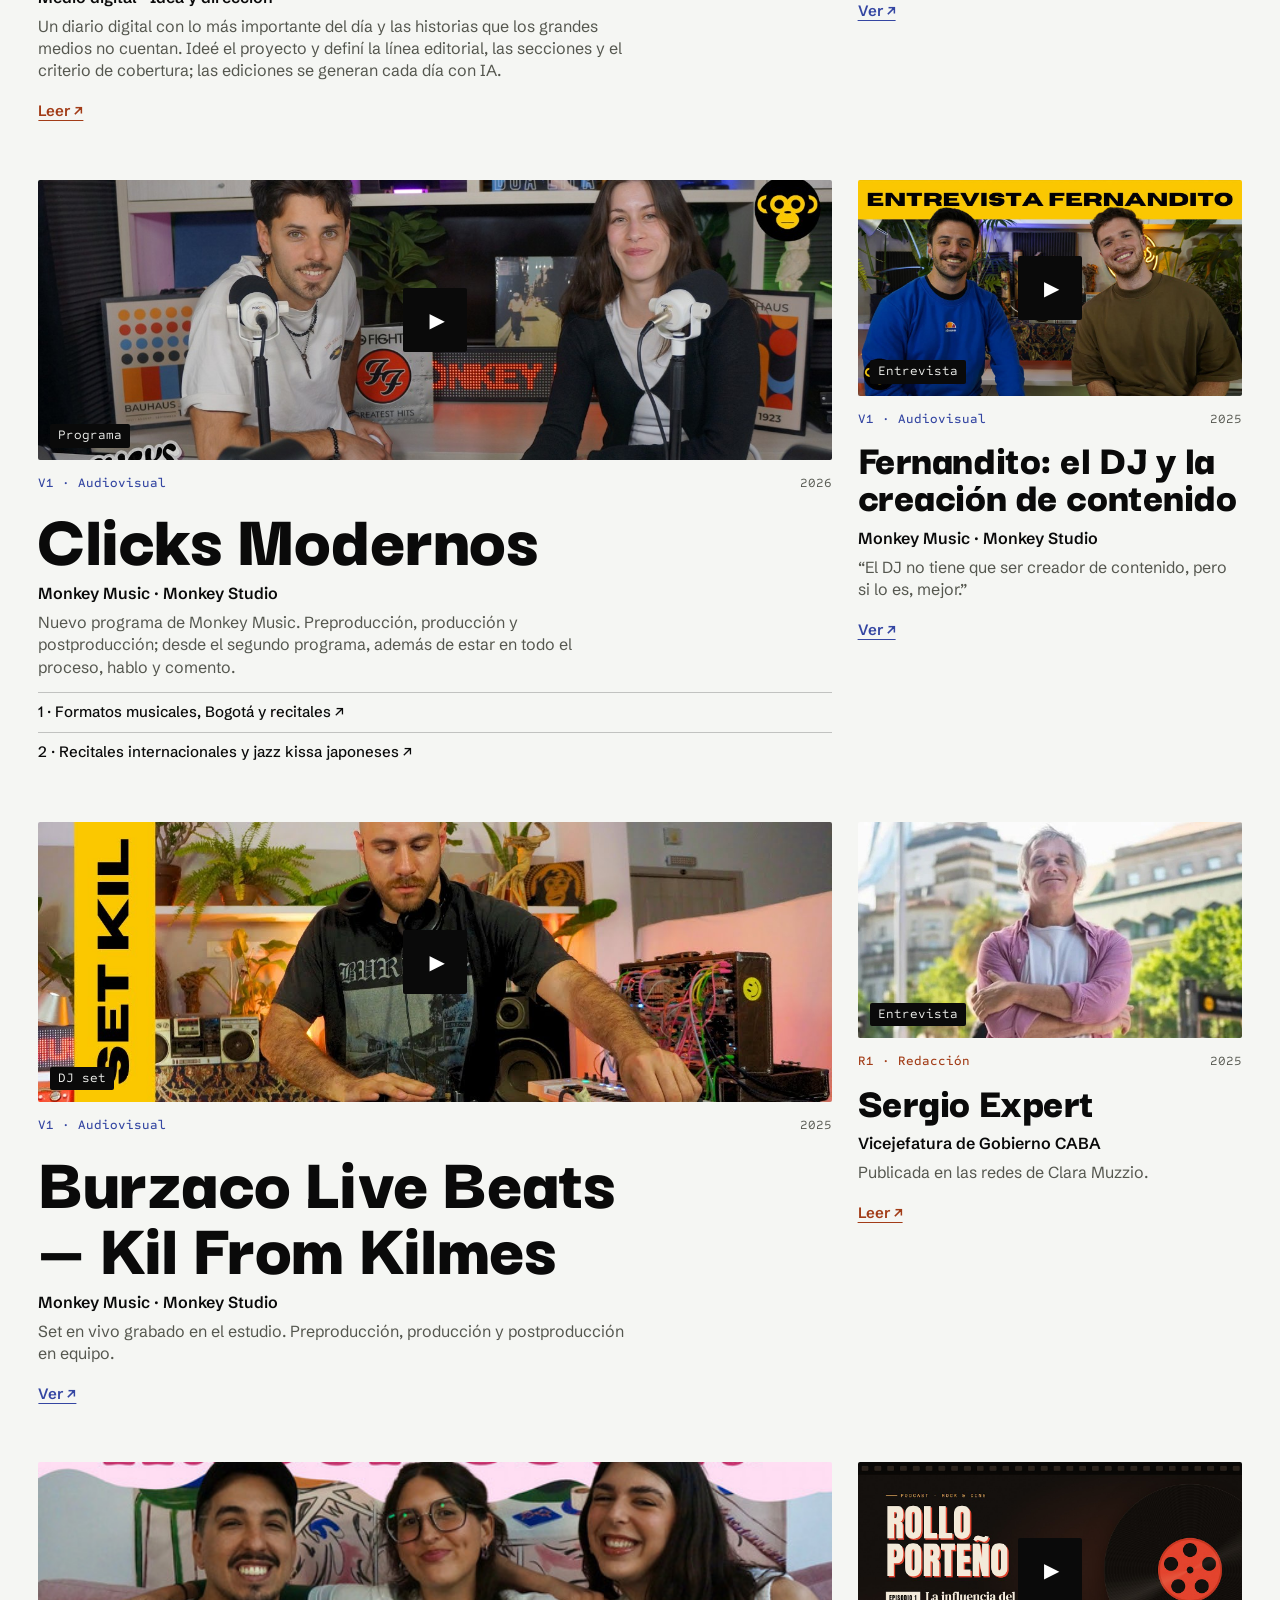
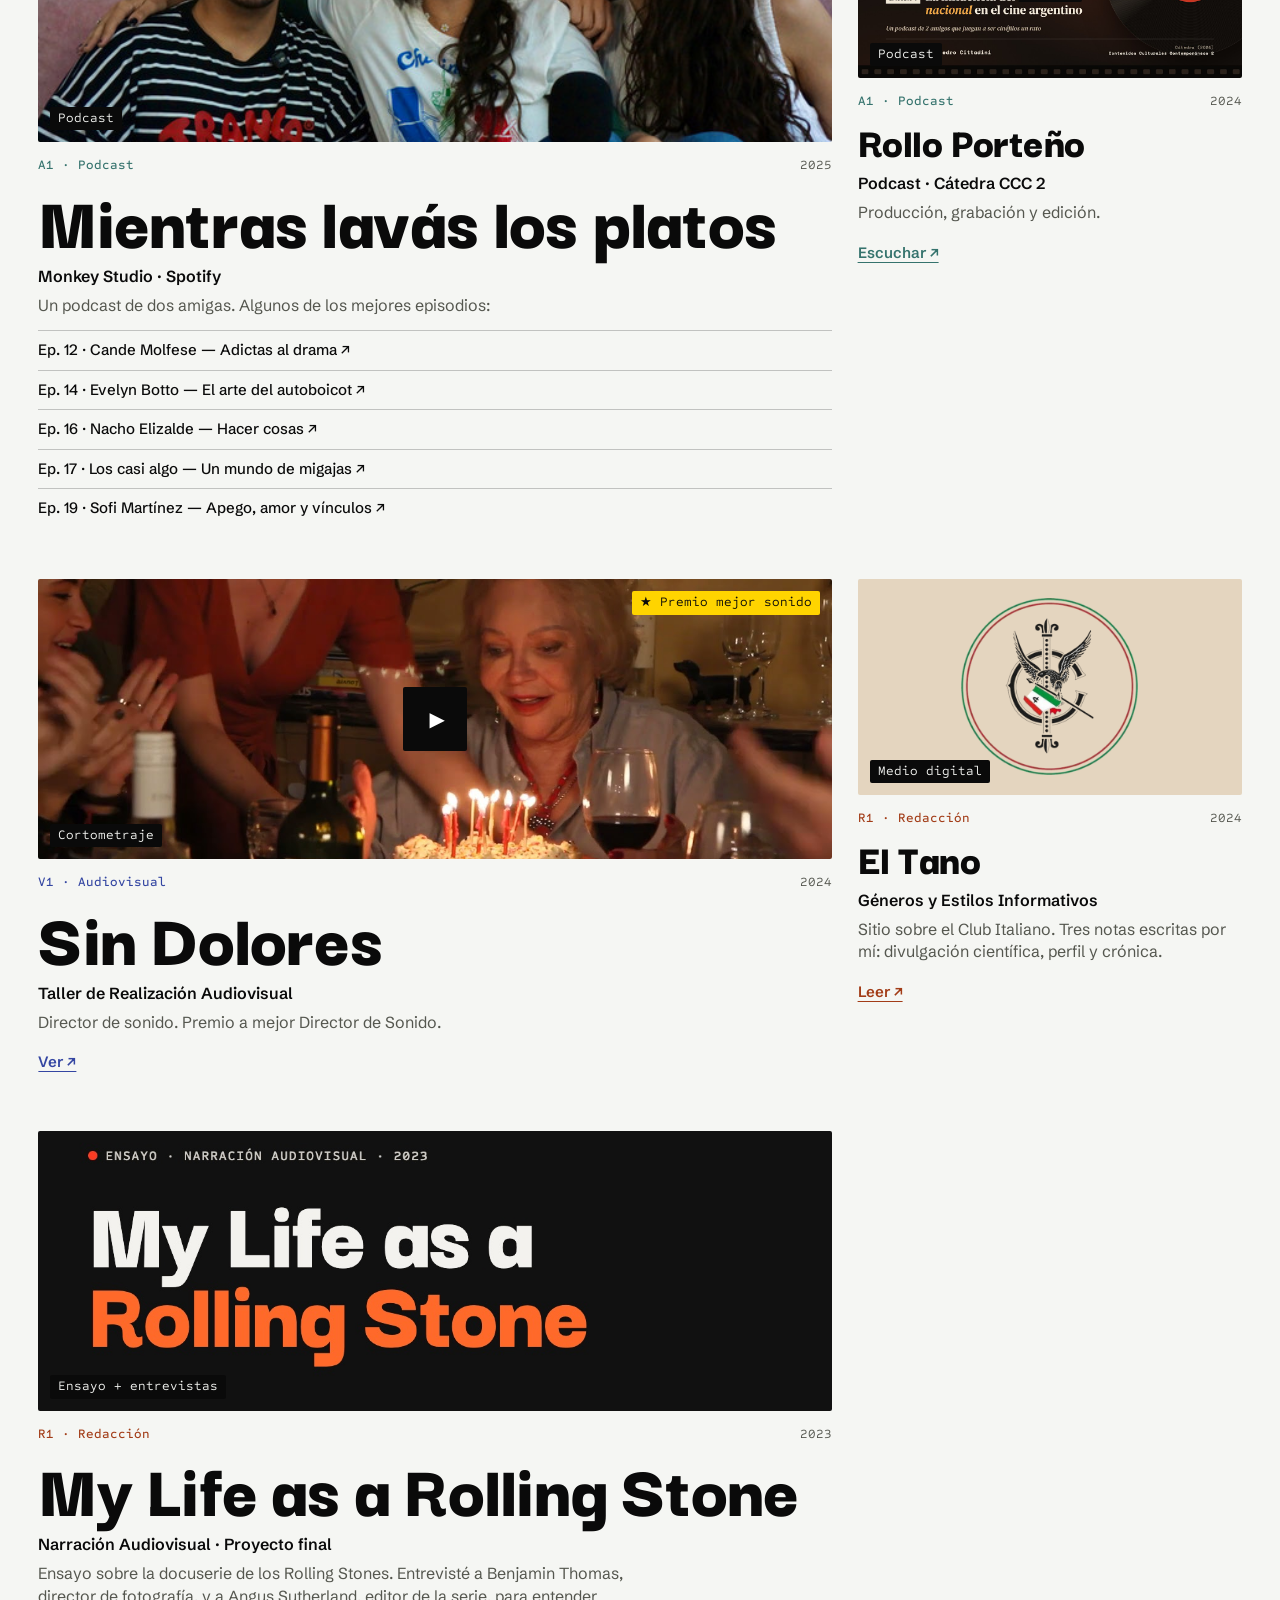
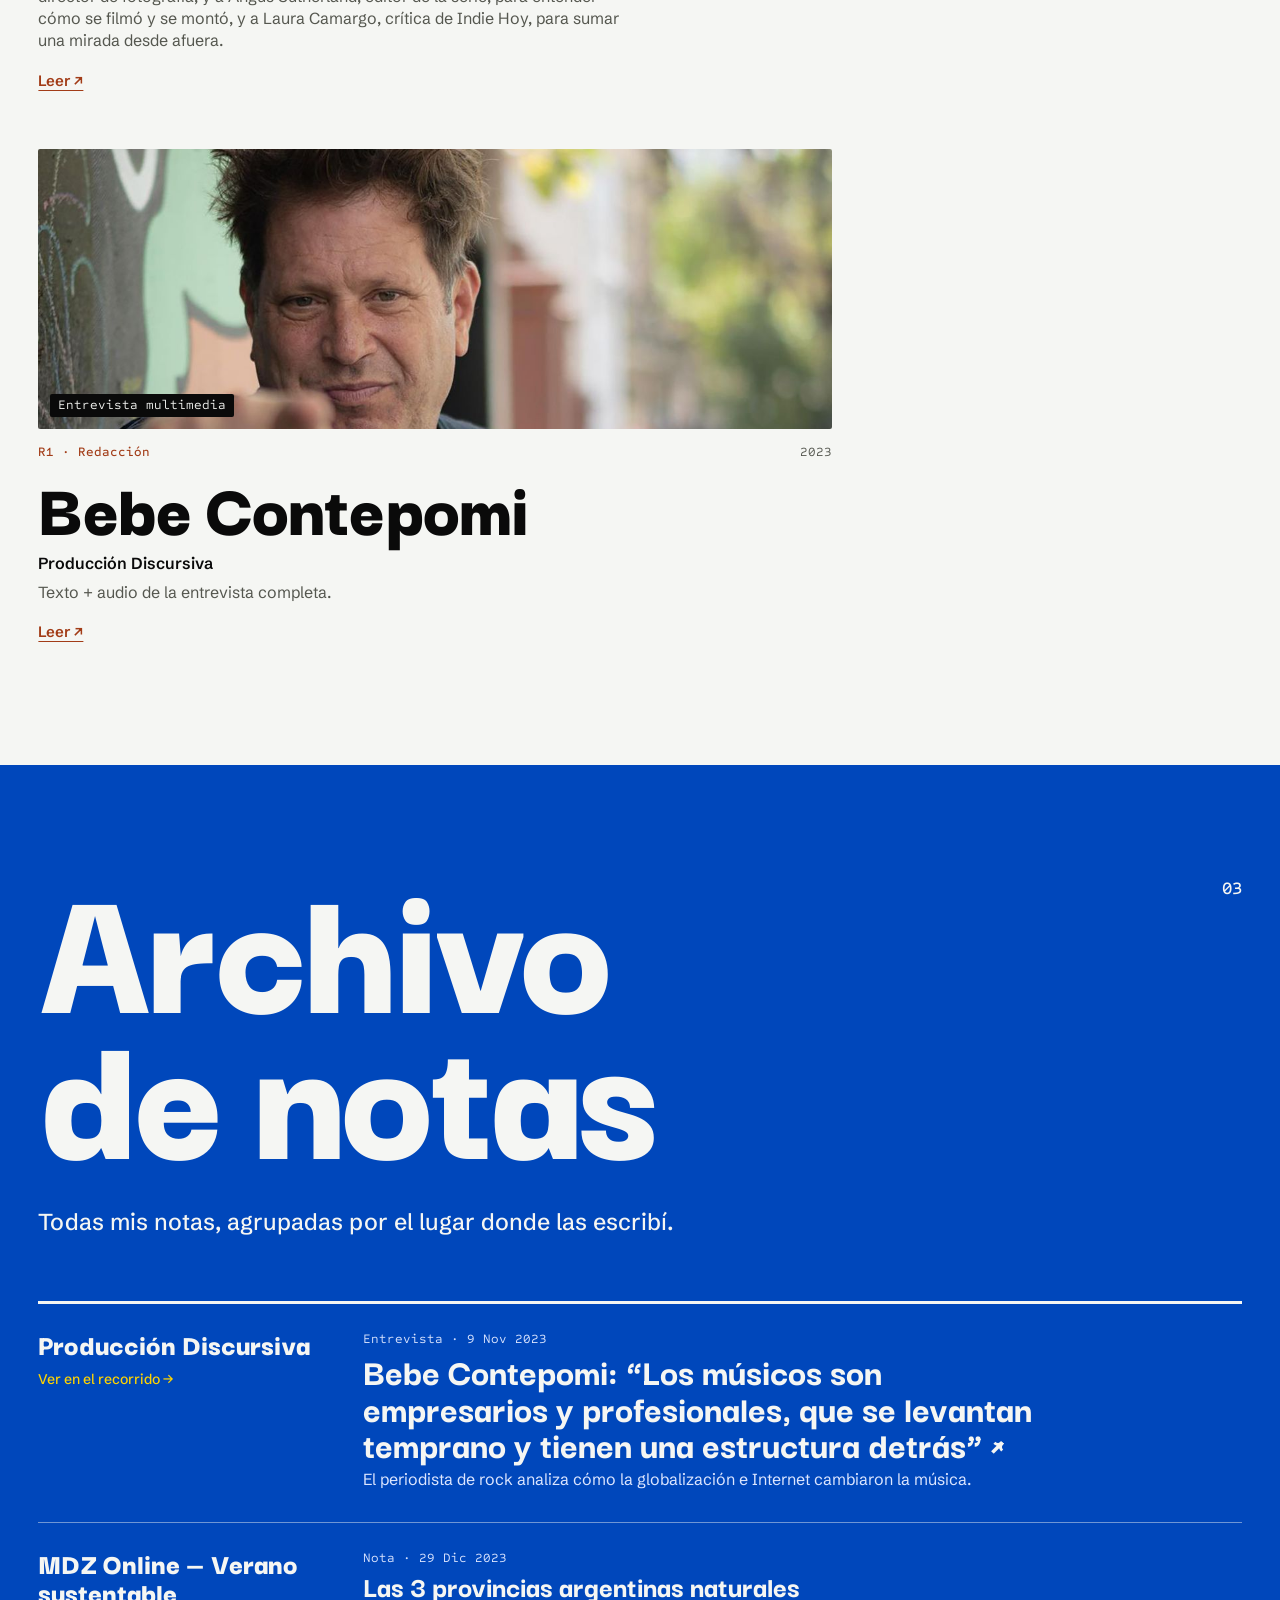
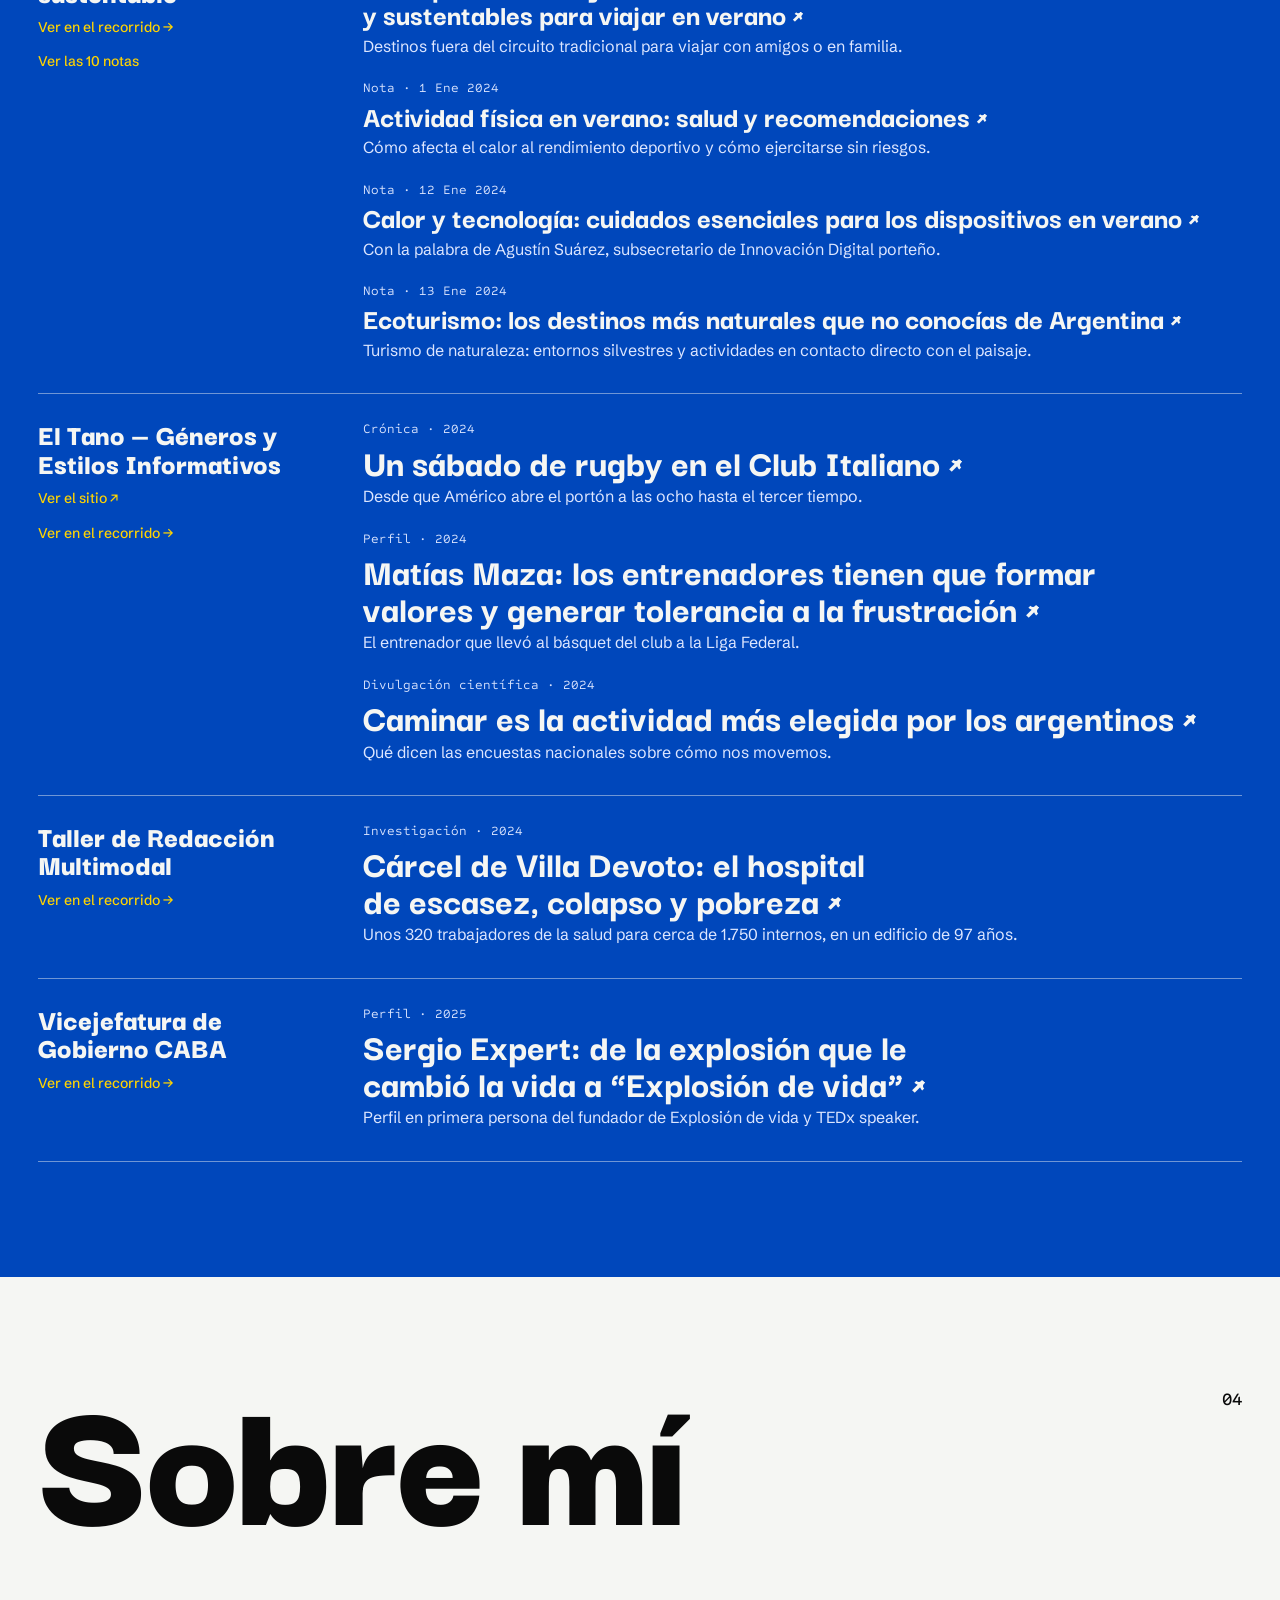
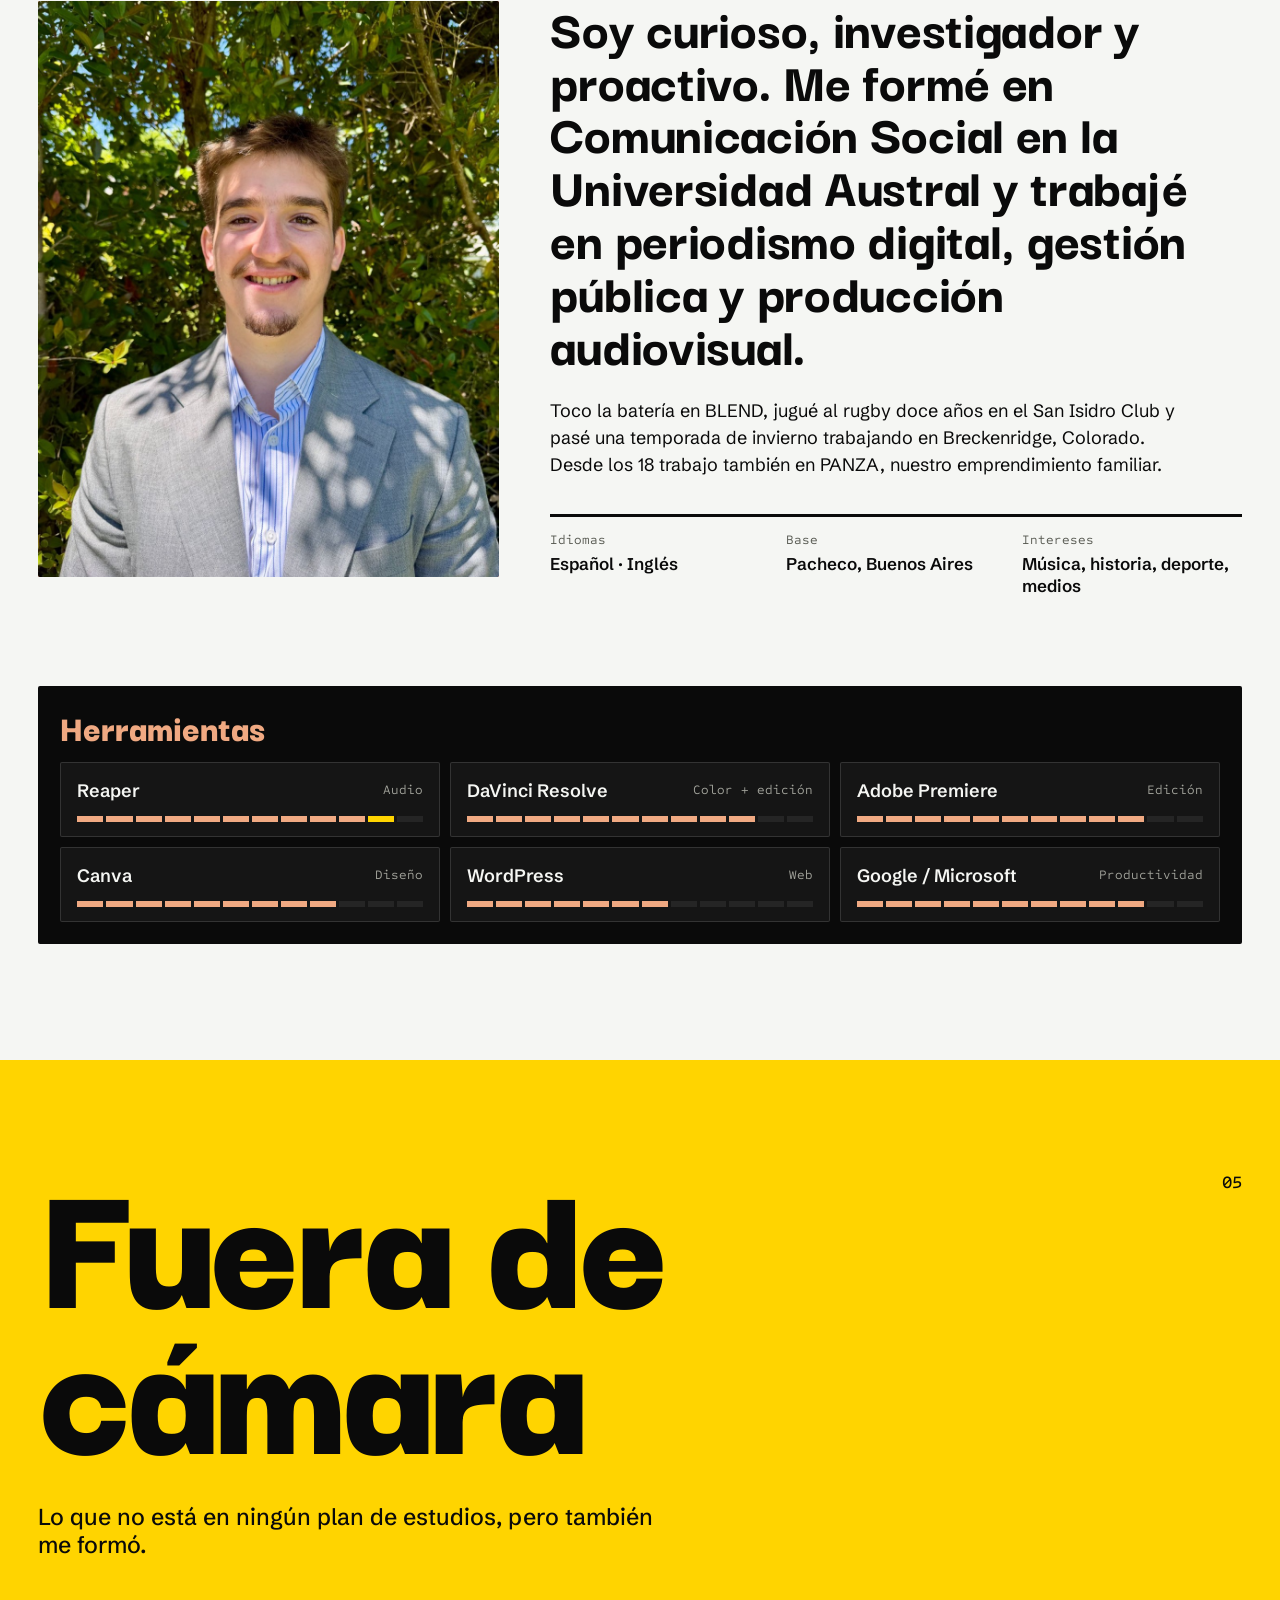
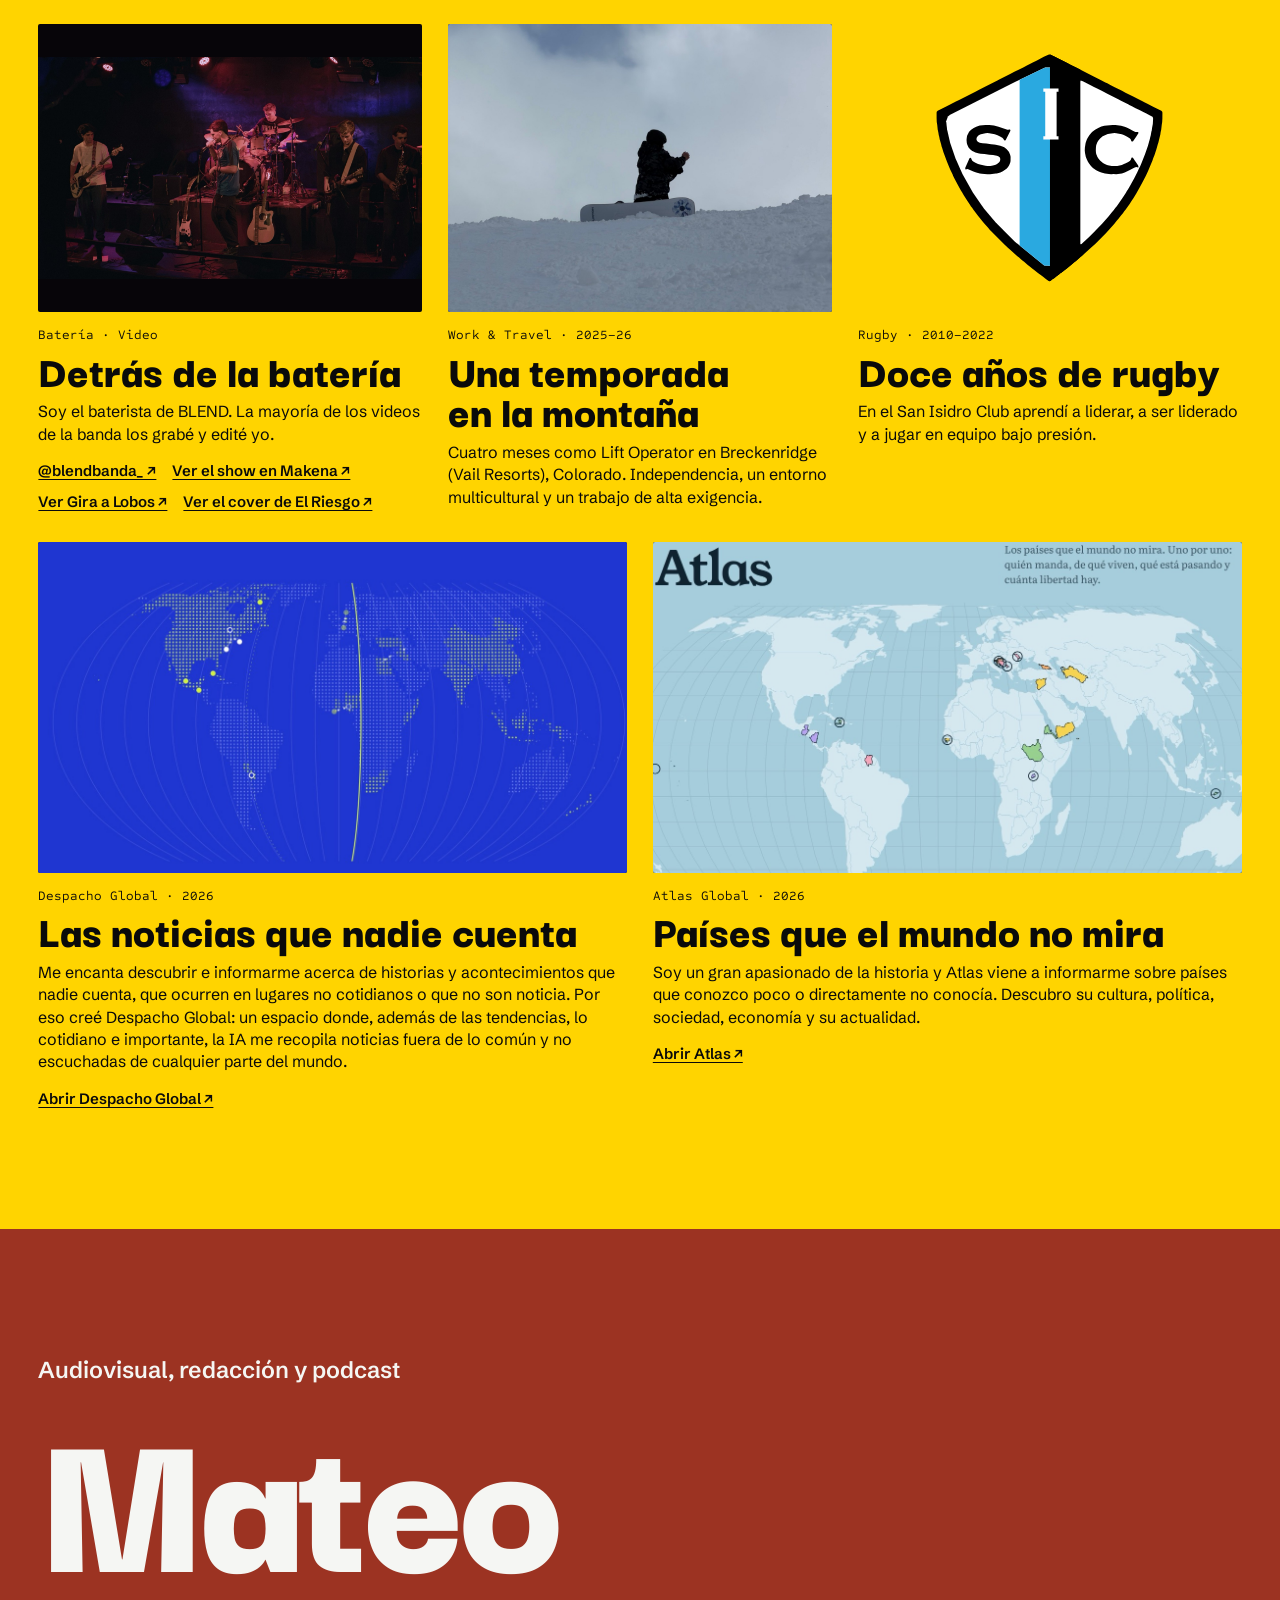
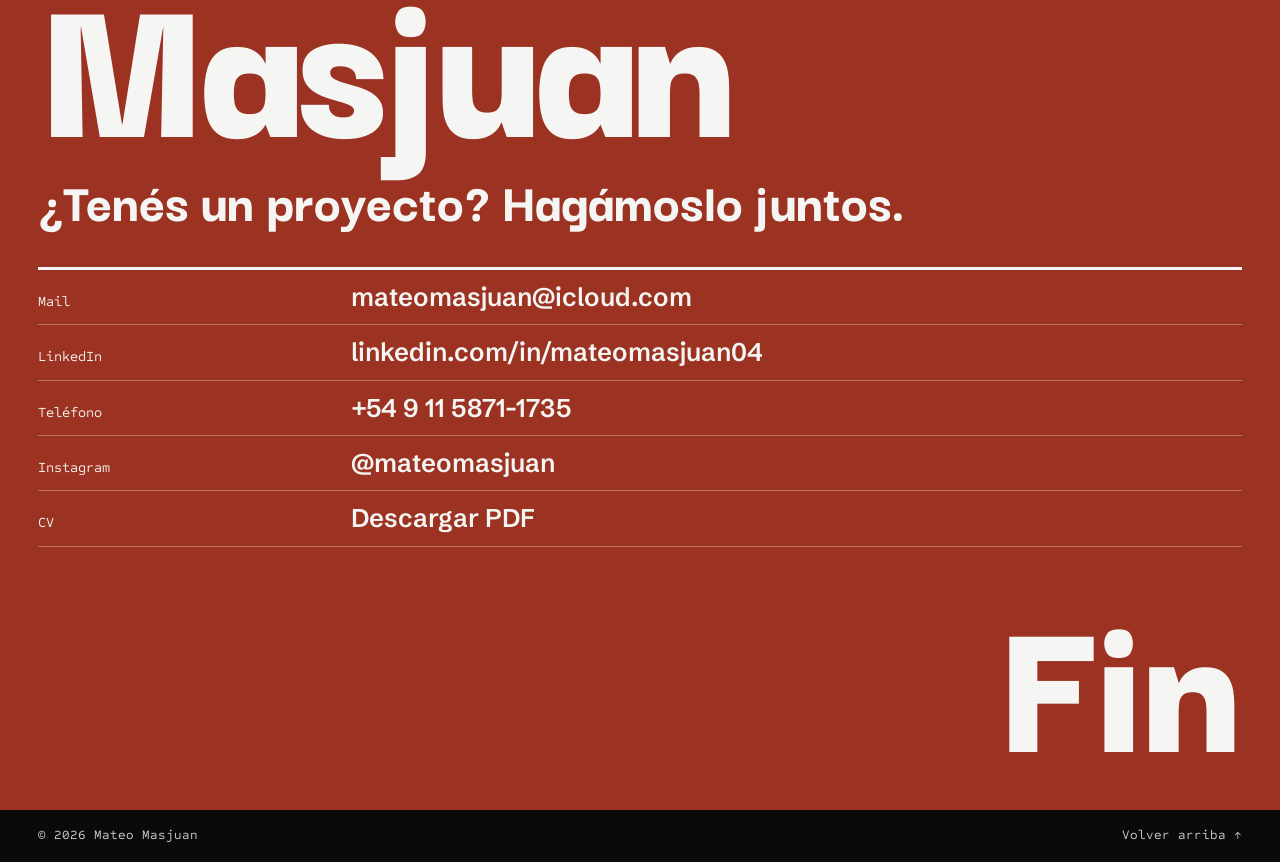
==== commit 716af83f: "Rolling Stone: suma a Laura Camargo y link al ensayo en inglés Co-Authored-By: Claude Opus 5.5 <nore" ====
--- a/index.html
+++ b/index.html
@@ -211,7 +211,7 @@
     <a href="#top" data-i18n="footer.top">Volver arriba ↑</a>
   </footer>
 
-  <script src="assets/js/content.js?v=34"></script>
-  <script src="assets/js/main.js?v=33"></script>
+  <script src="assets/js/content.js?v=35"></script>
+  <script src="assets/js/main.js?v=34"></script>
 </body>
 </html>
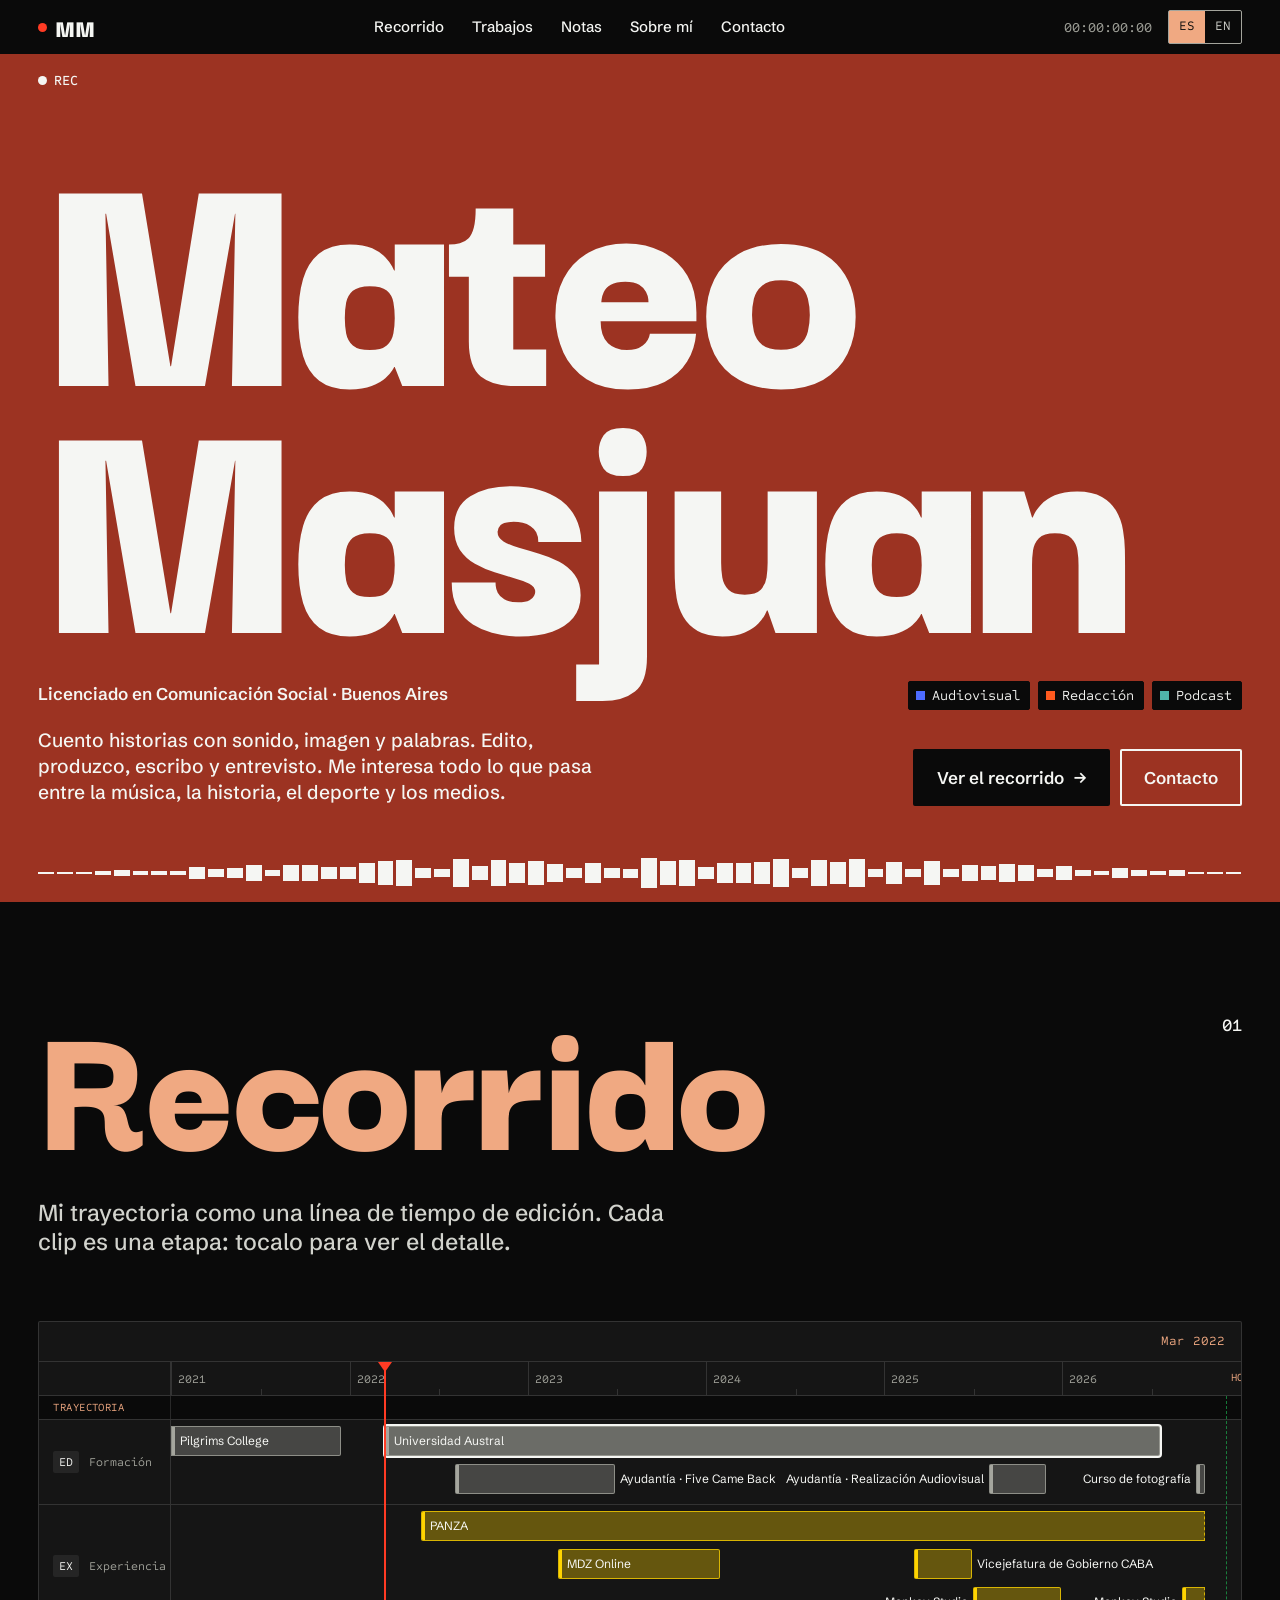
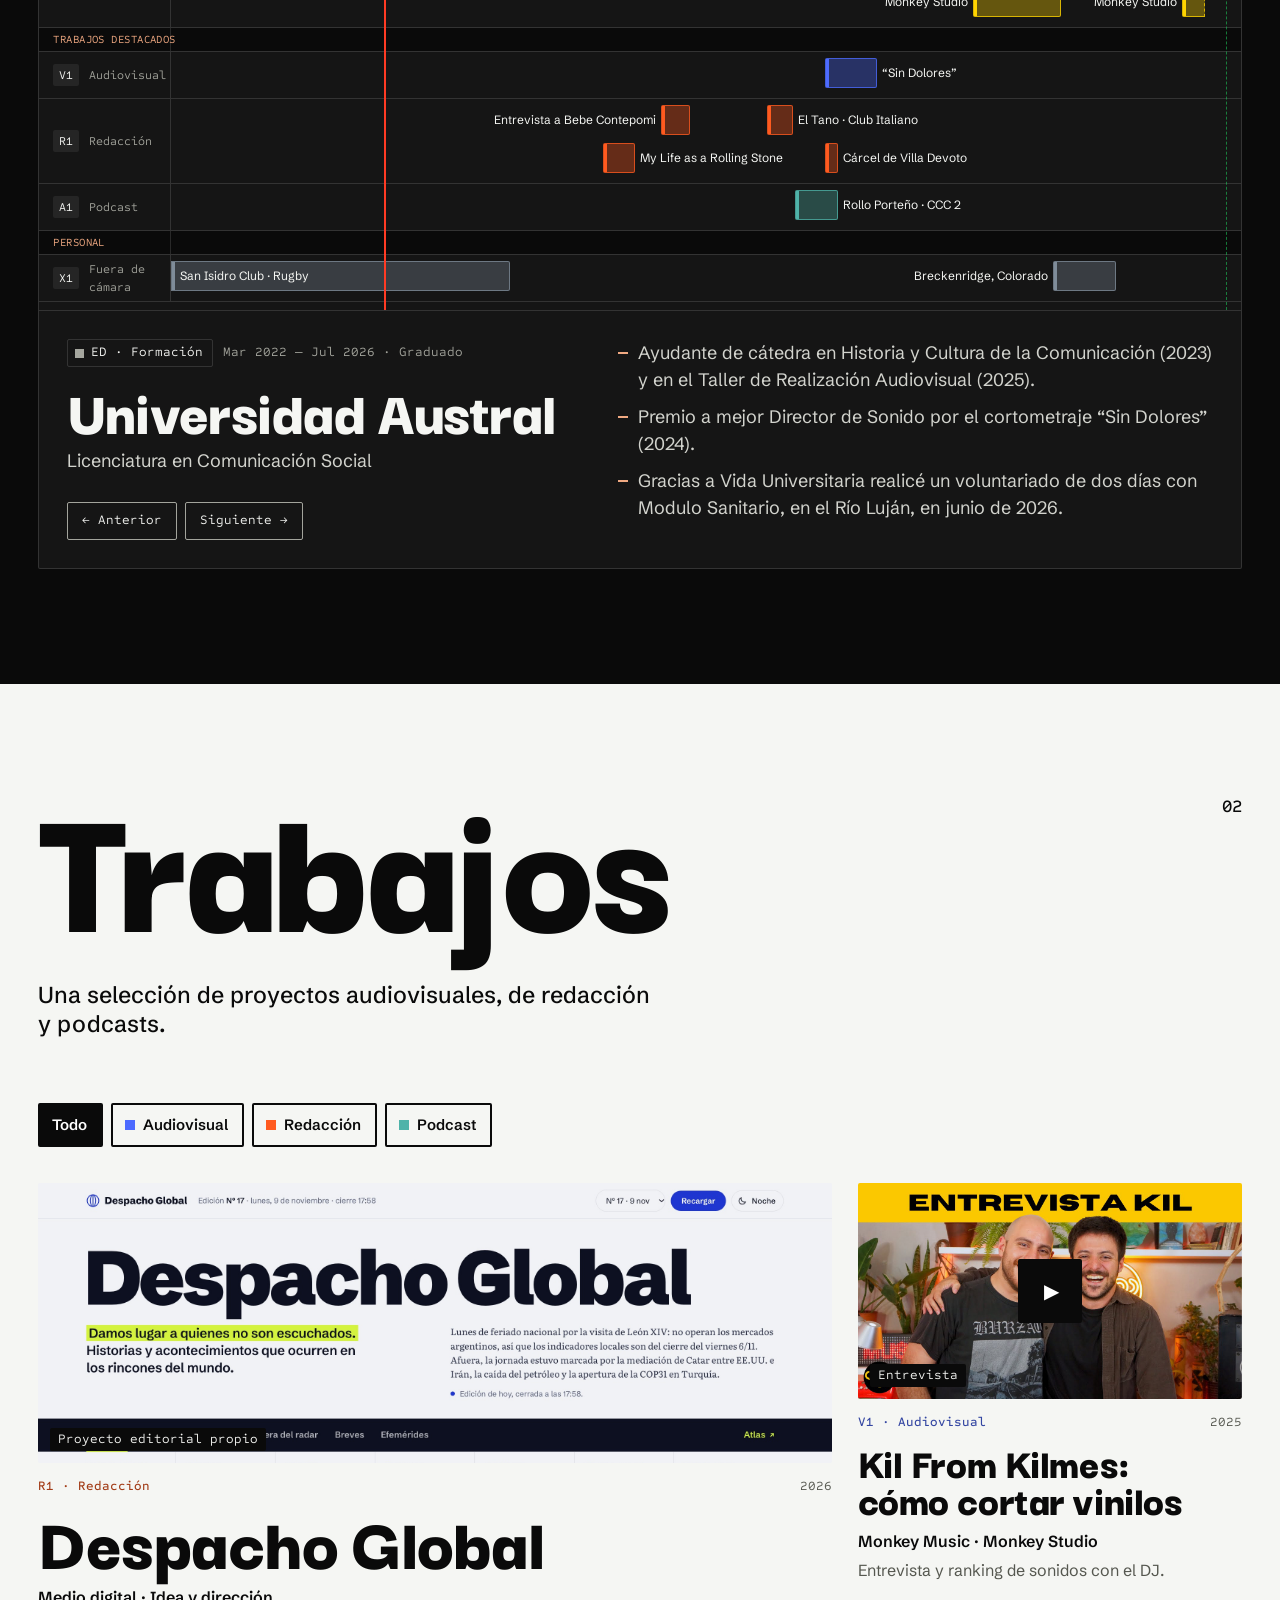
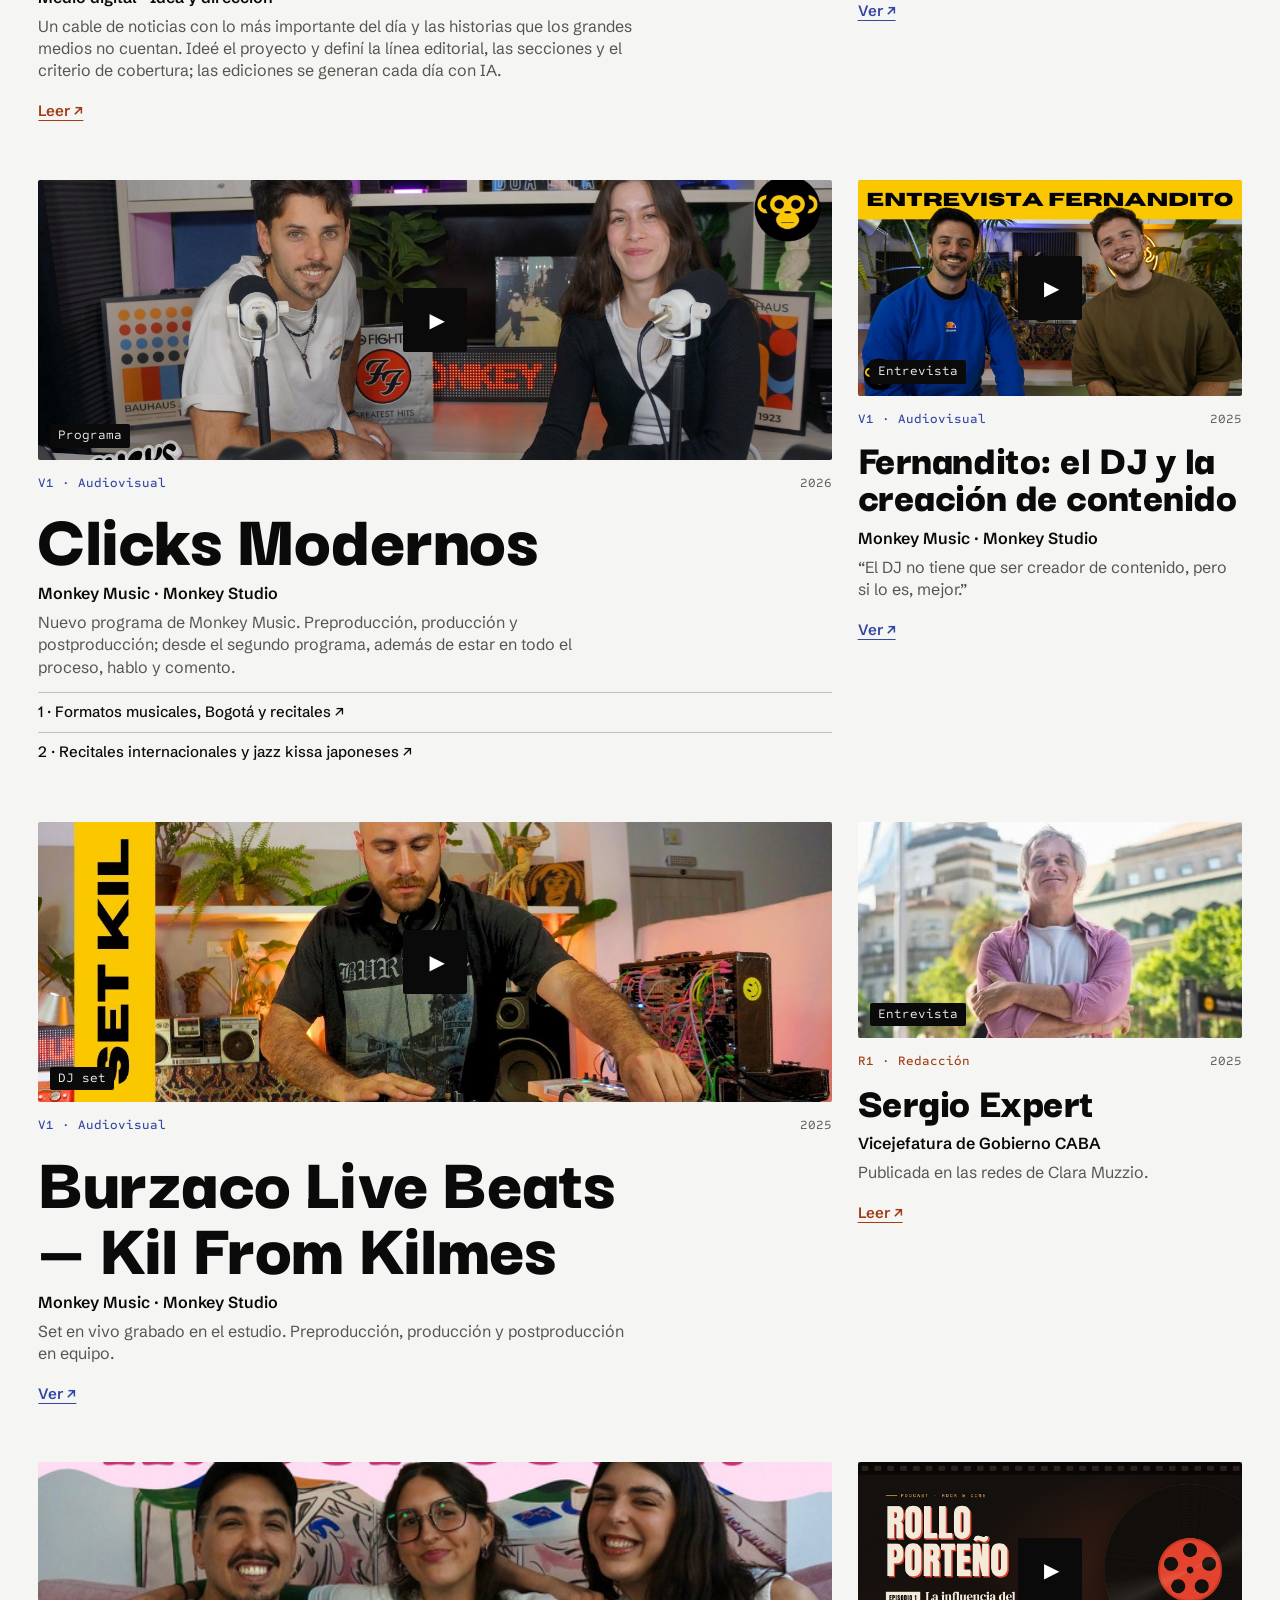
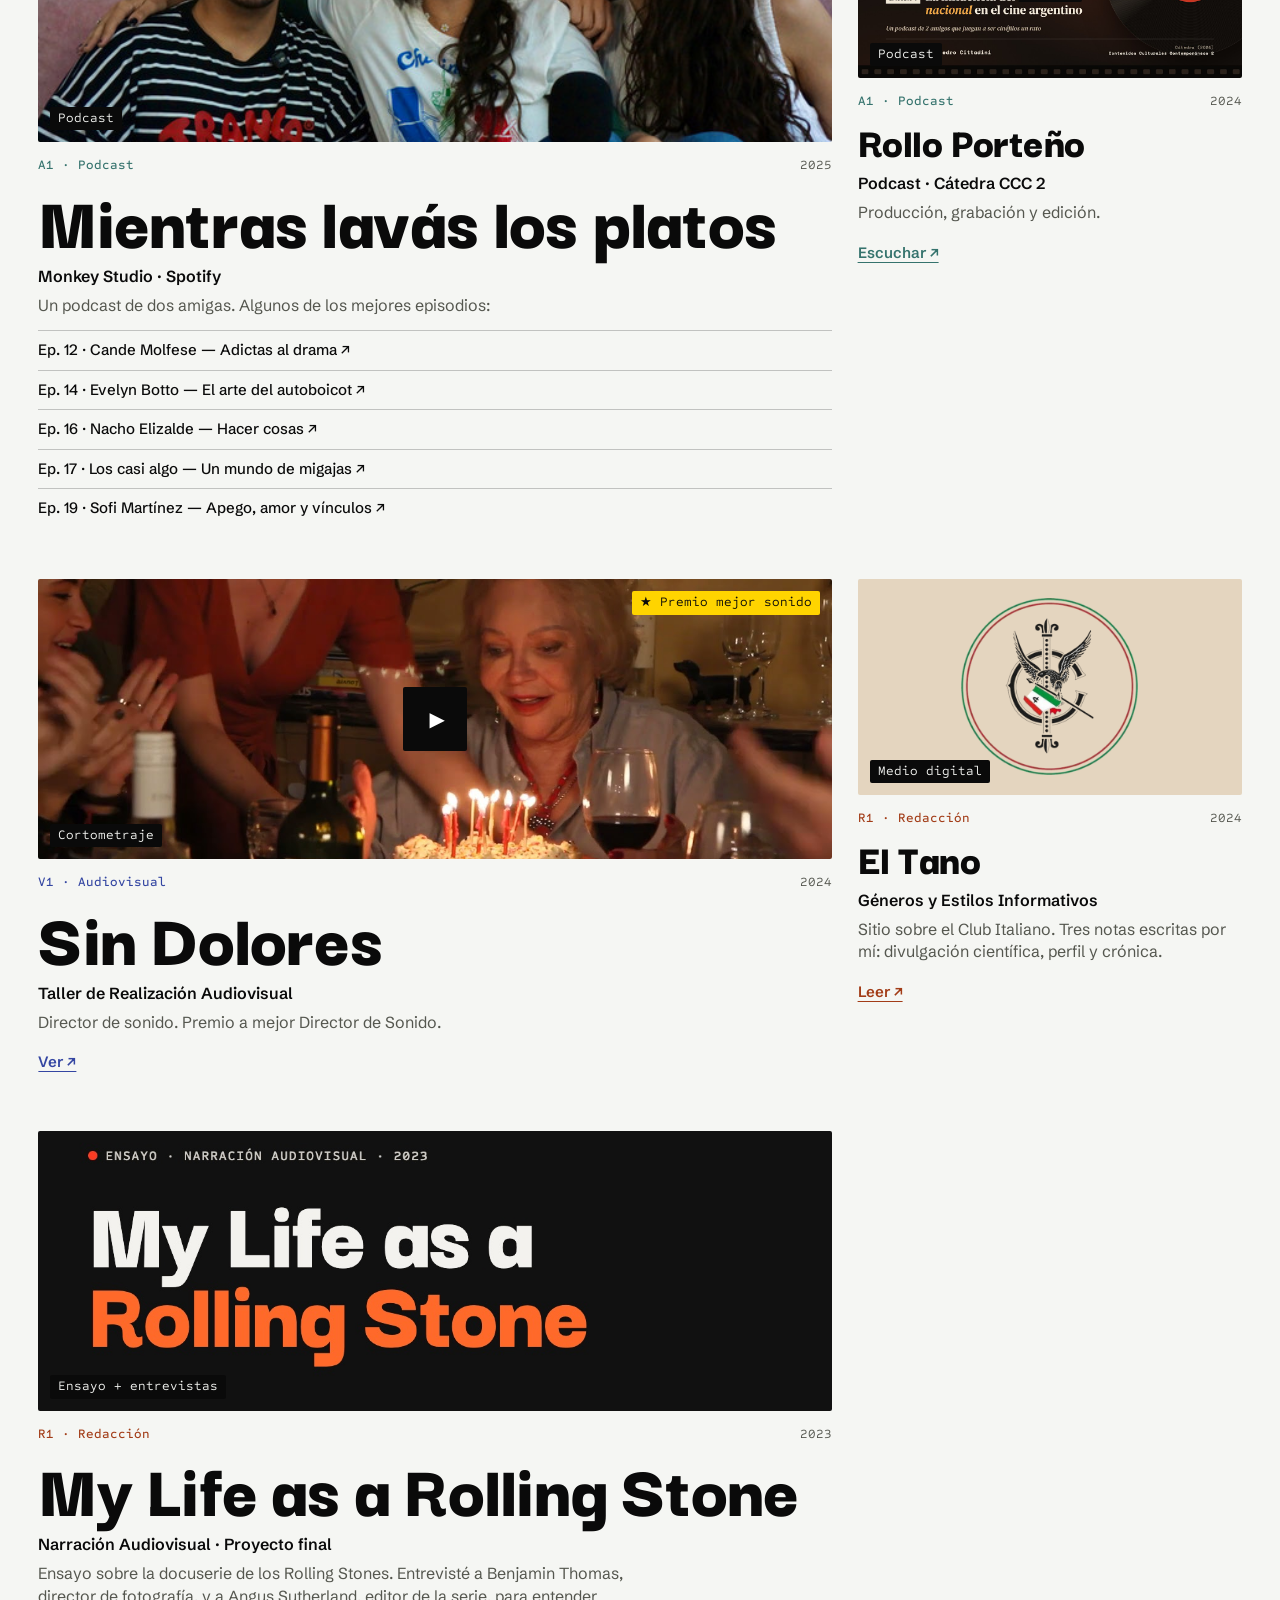
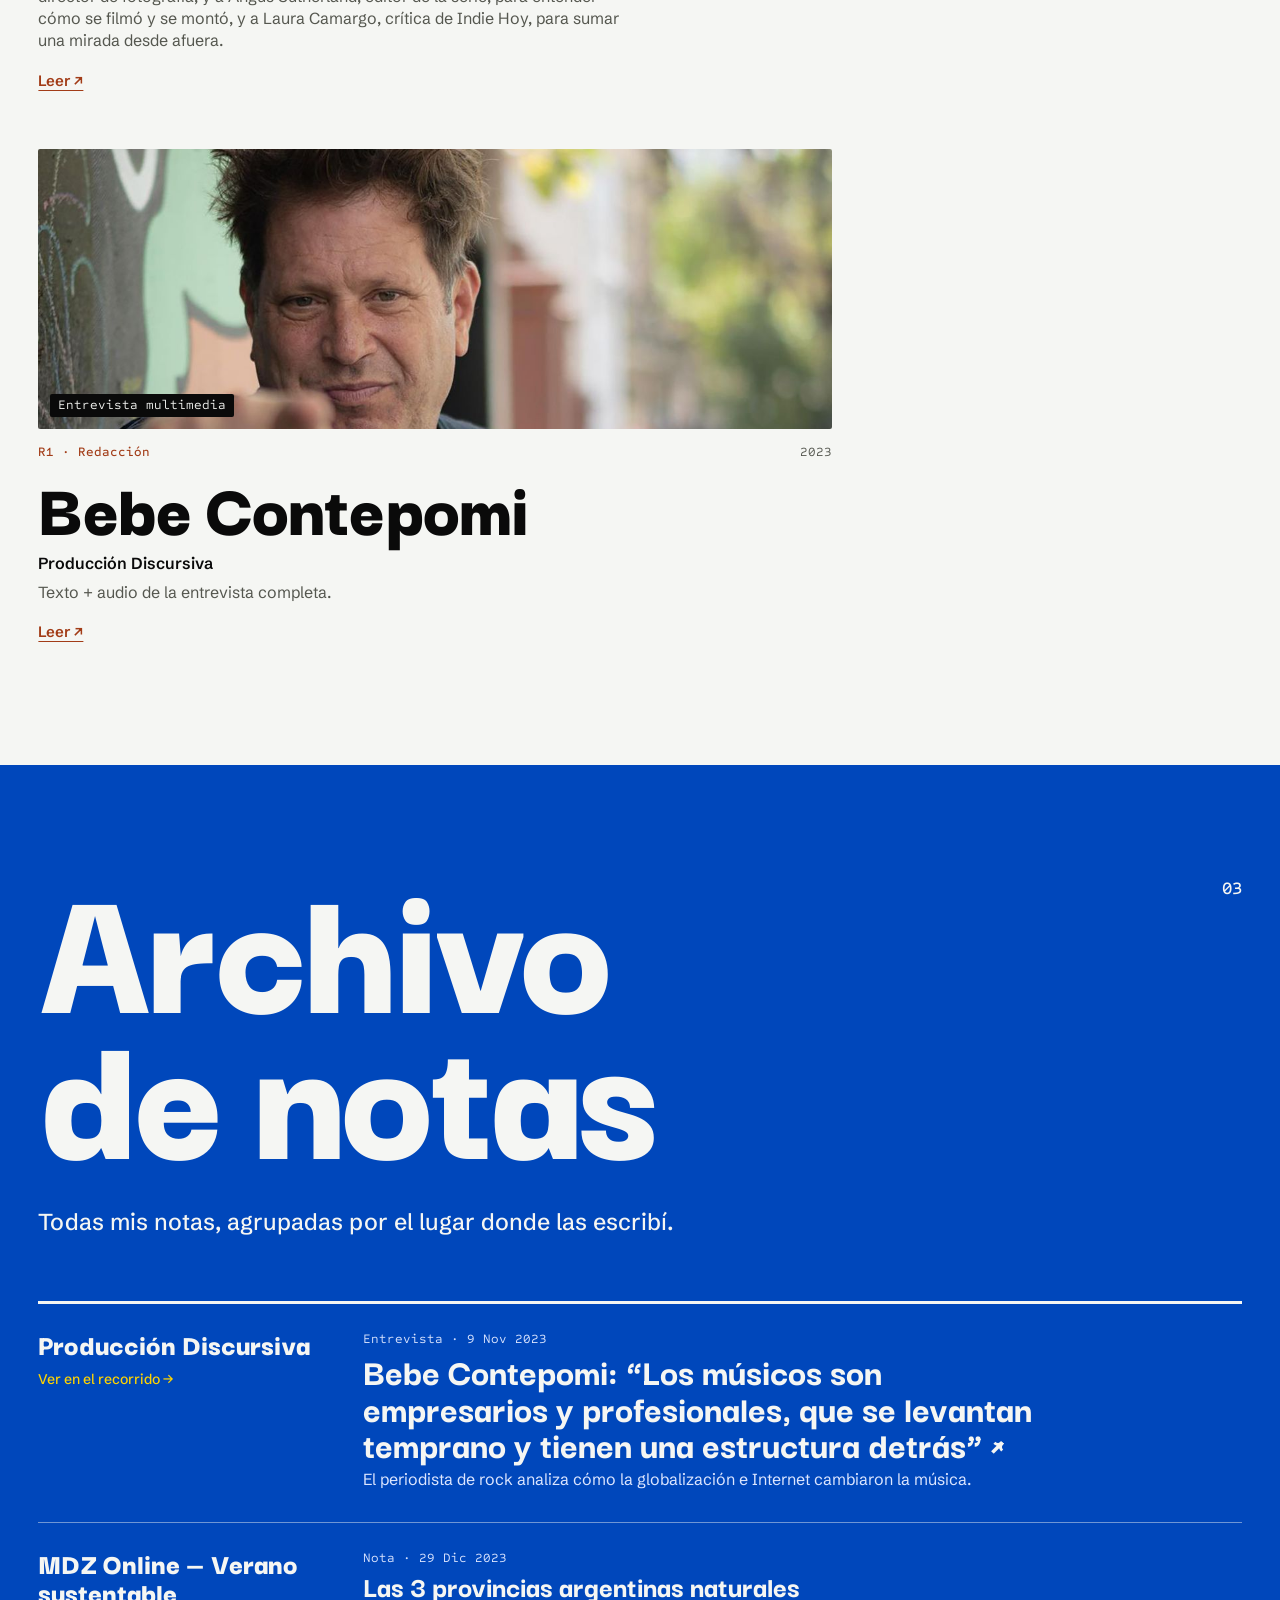
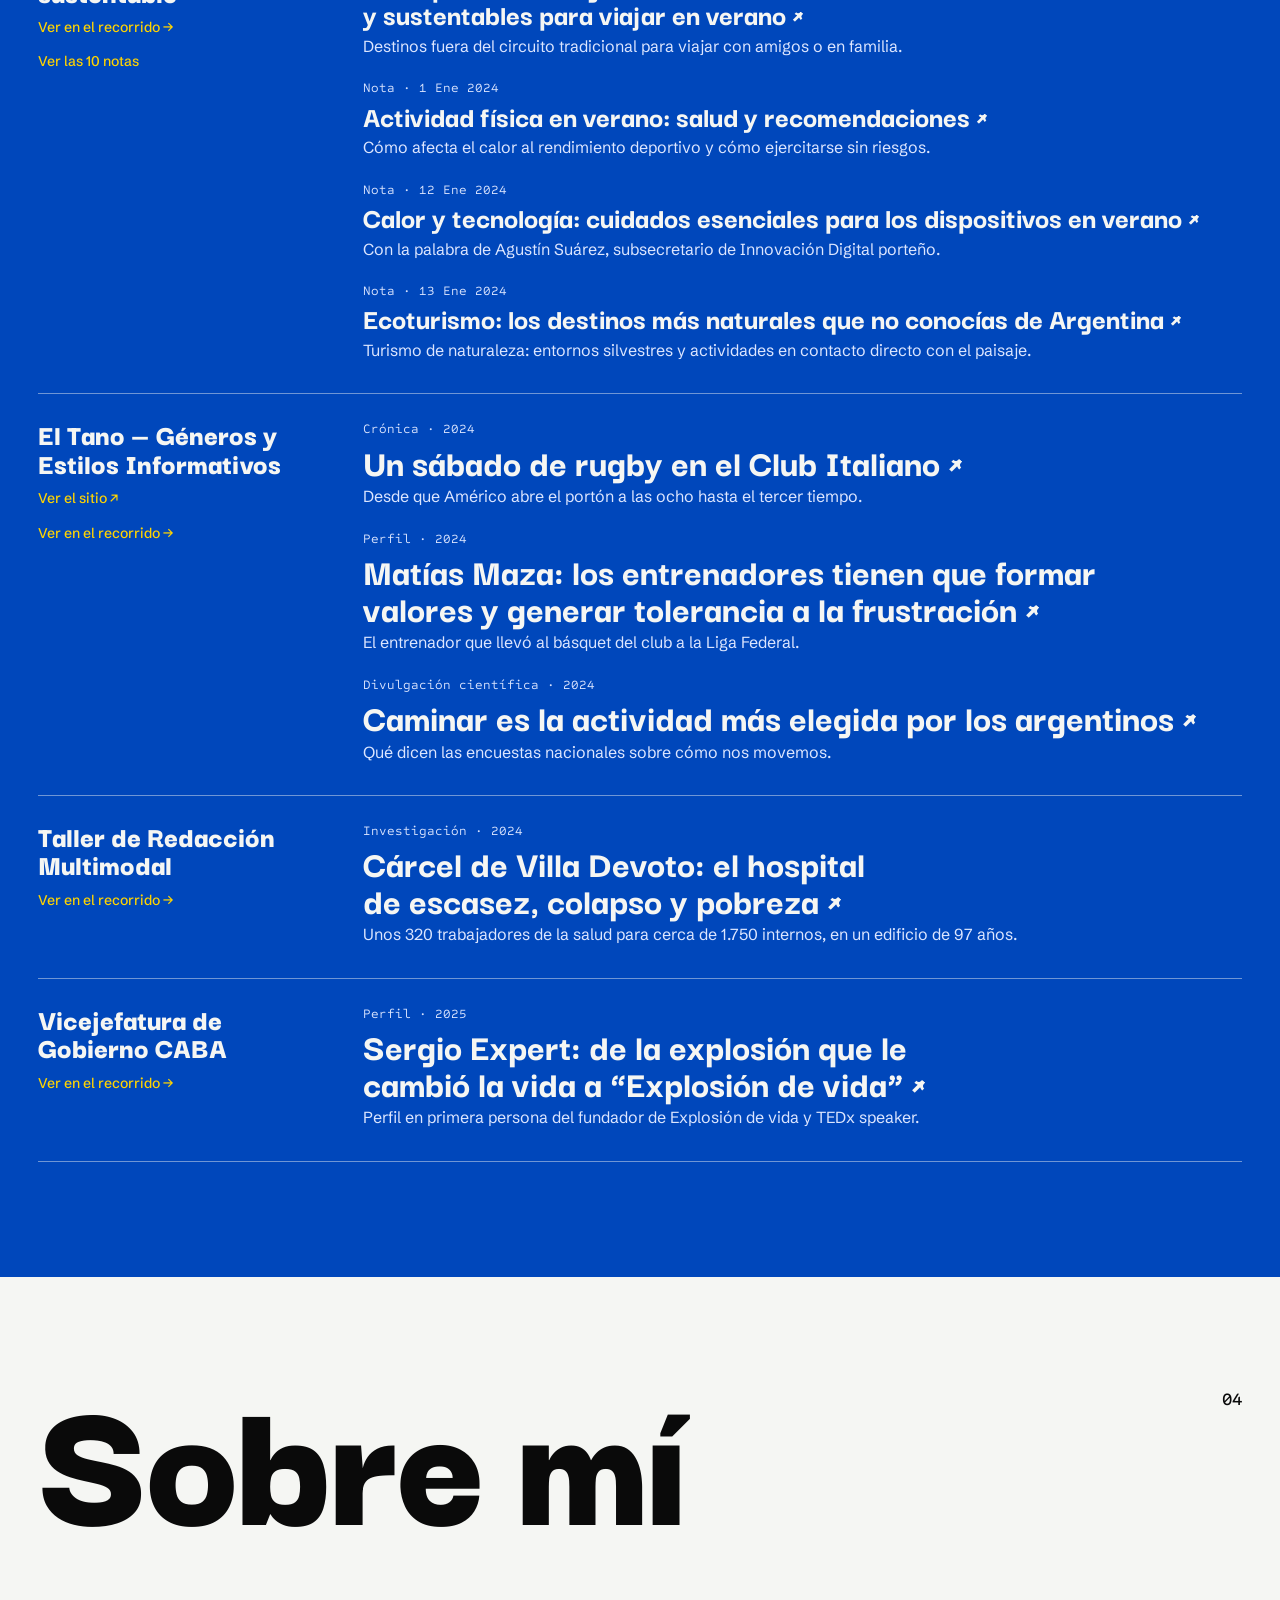
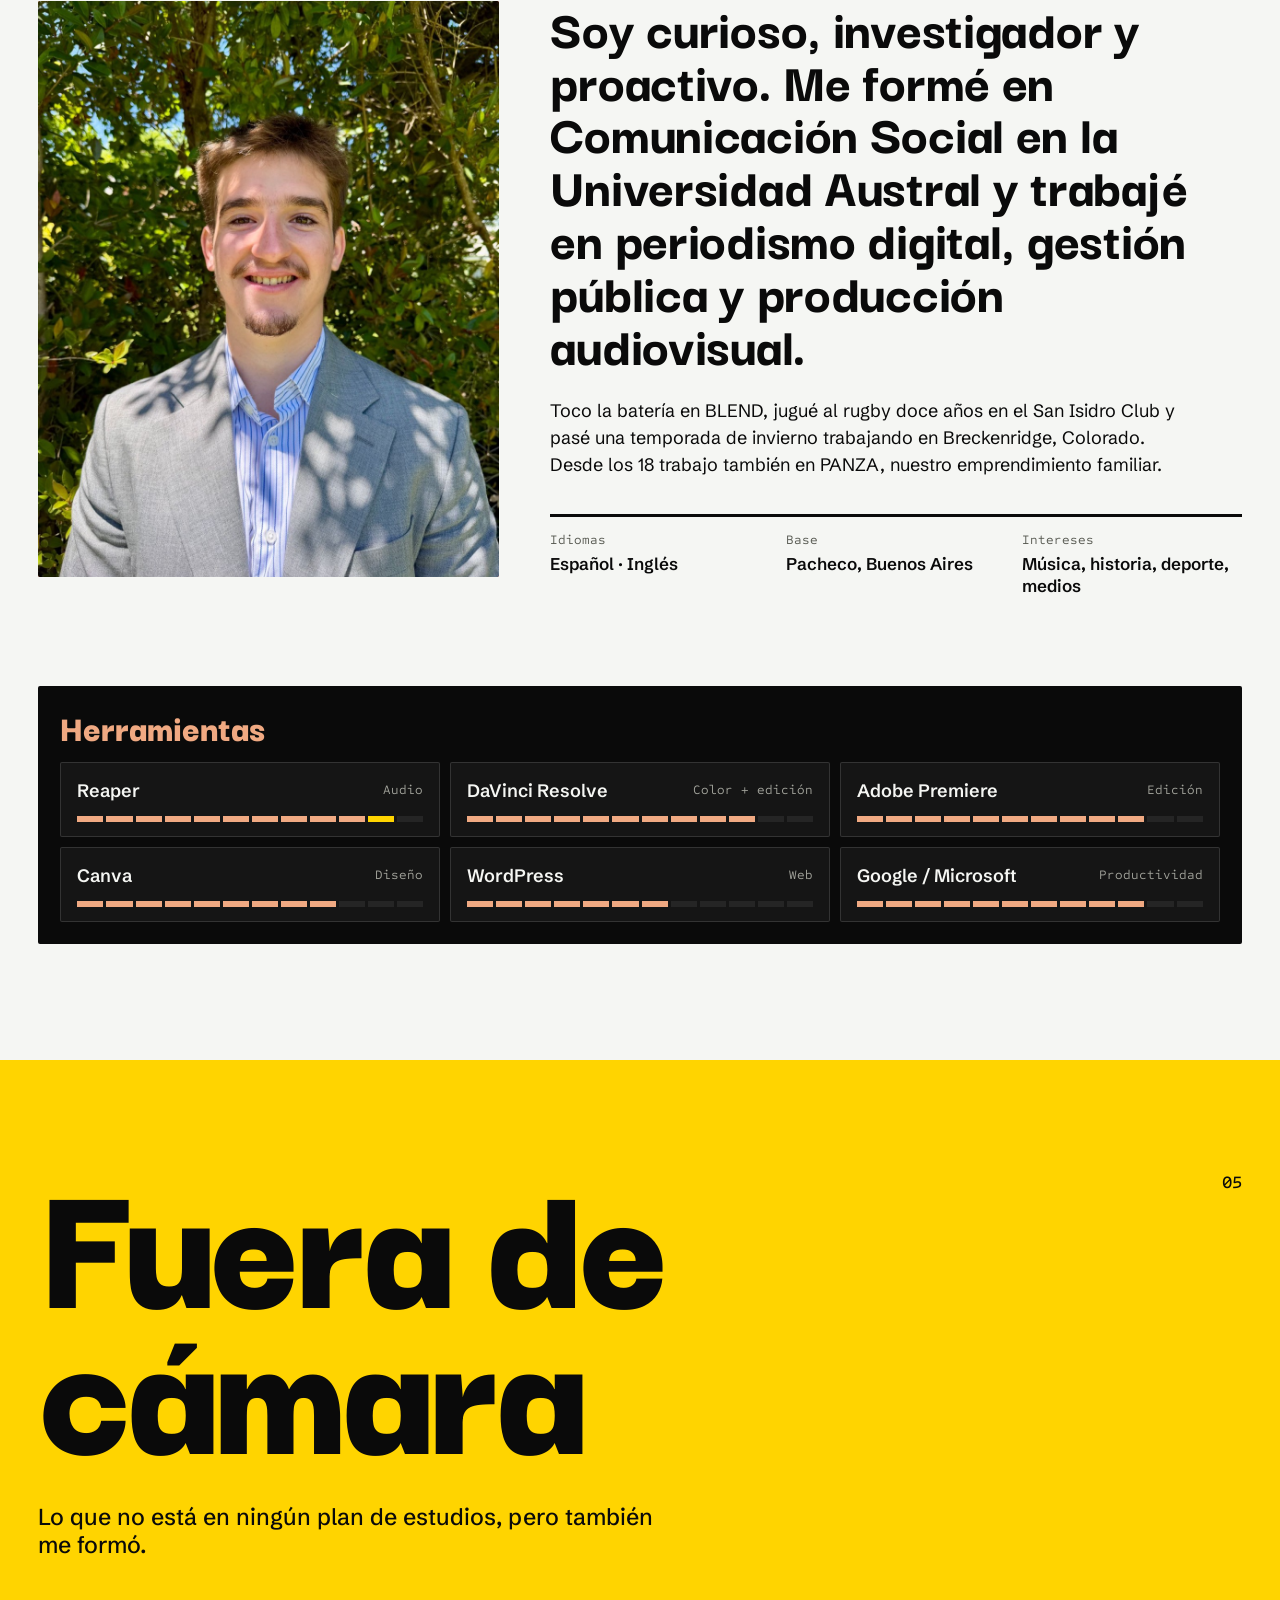
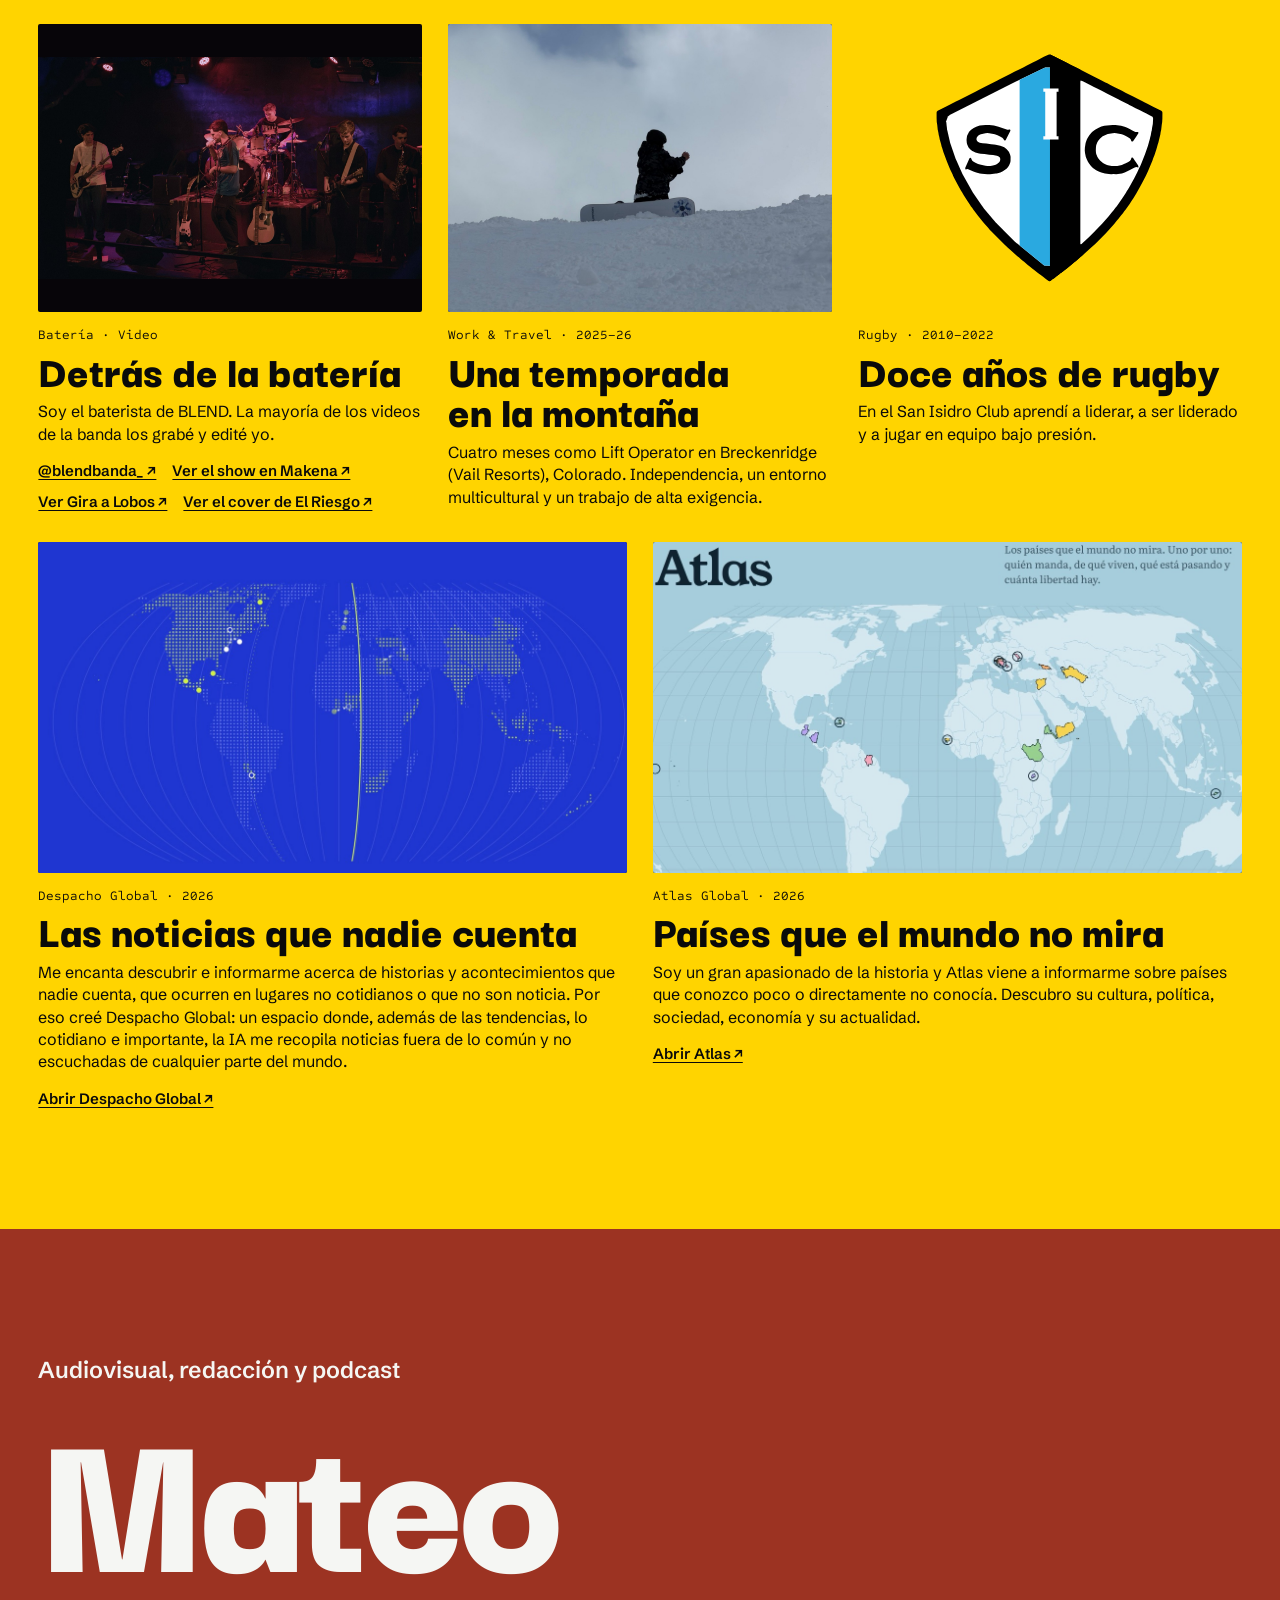
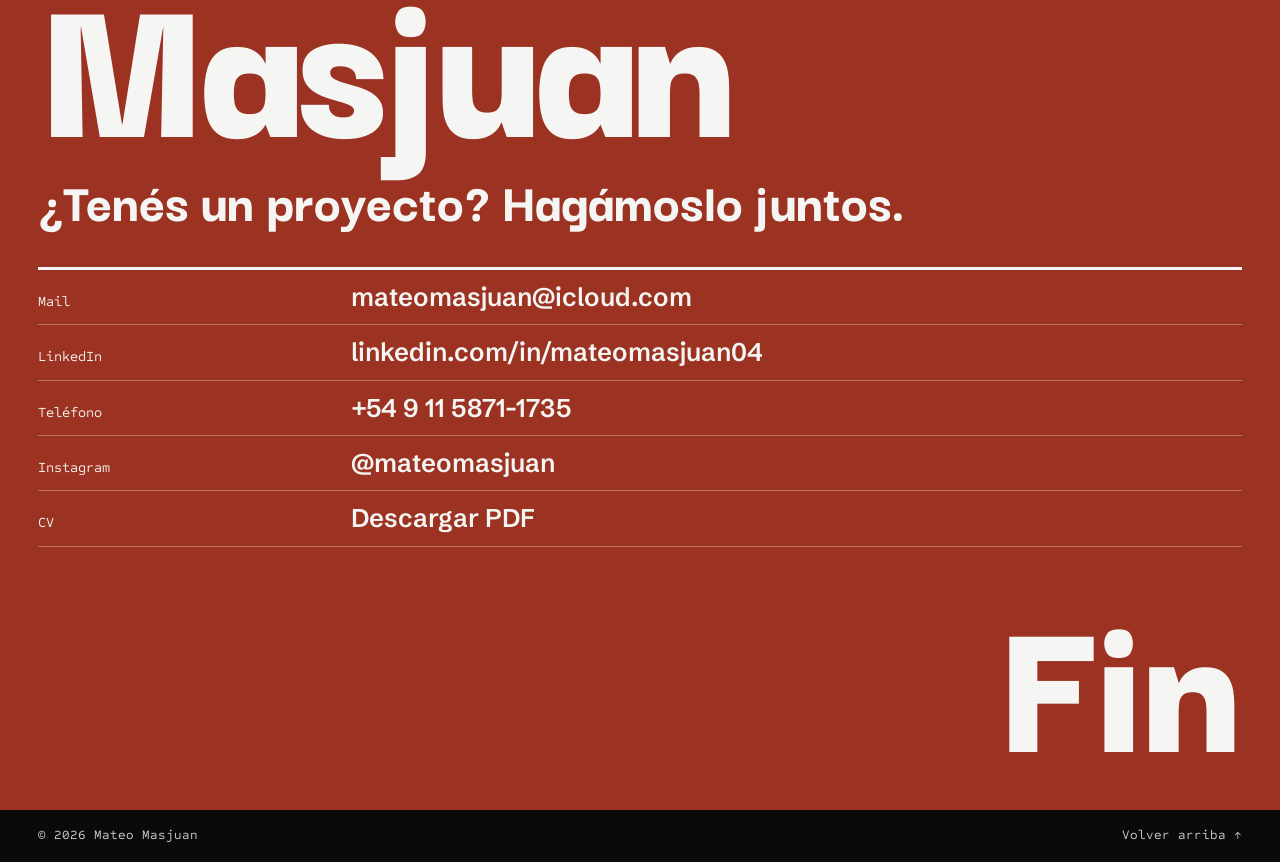
==== commit cbf2b69e: "Rolling Stone en la línea de tiempo; Despacho Global como cable de noticias Co-Authored-By: Claude O" ====
--- a/index.html
+++ b/index.html
@@ -211,7 +211,7 @@
     <a href="#top" data-i18n="footer.top">Volver arriba ↑</a>
   </footer>
 
-  <script src="assets/js/content.js?v=35"></script>
-  <script src="assets/js/main.js?v=34"></script>
+  <script src="assets/js/content.js?v=37"></script>
+  <script src="assets/js/main.js?v=35"></script>
 </body>
 </html>
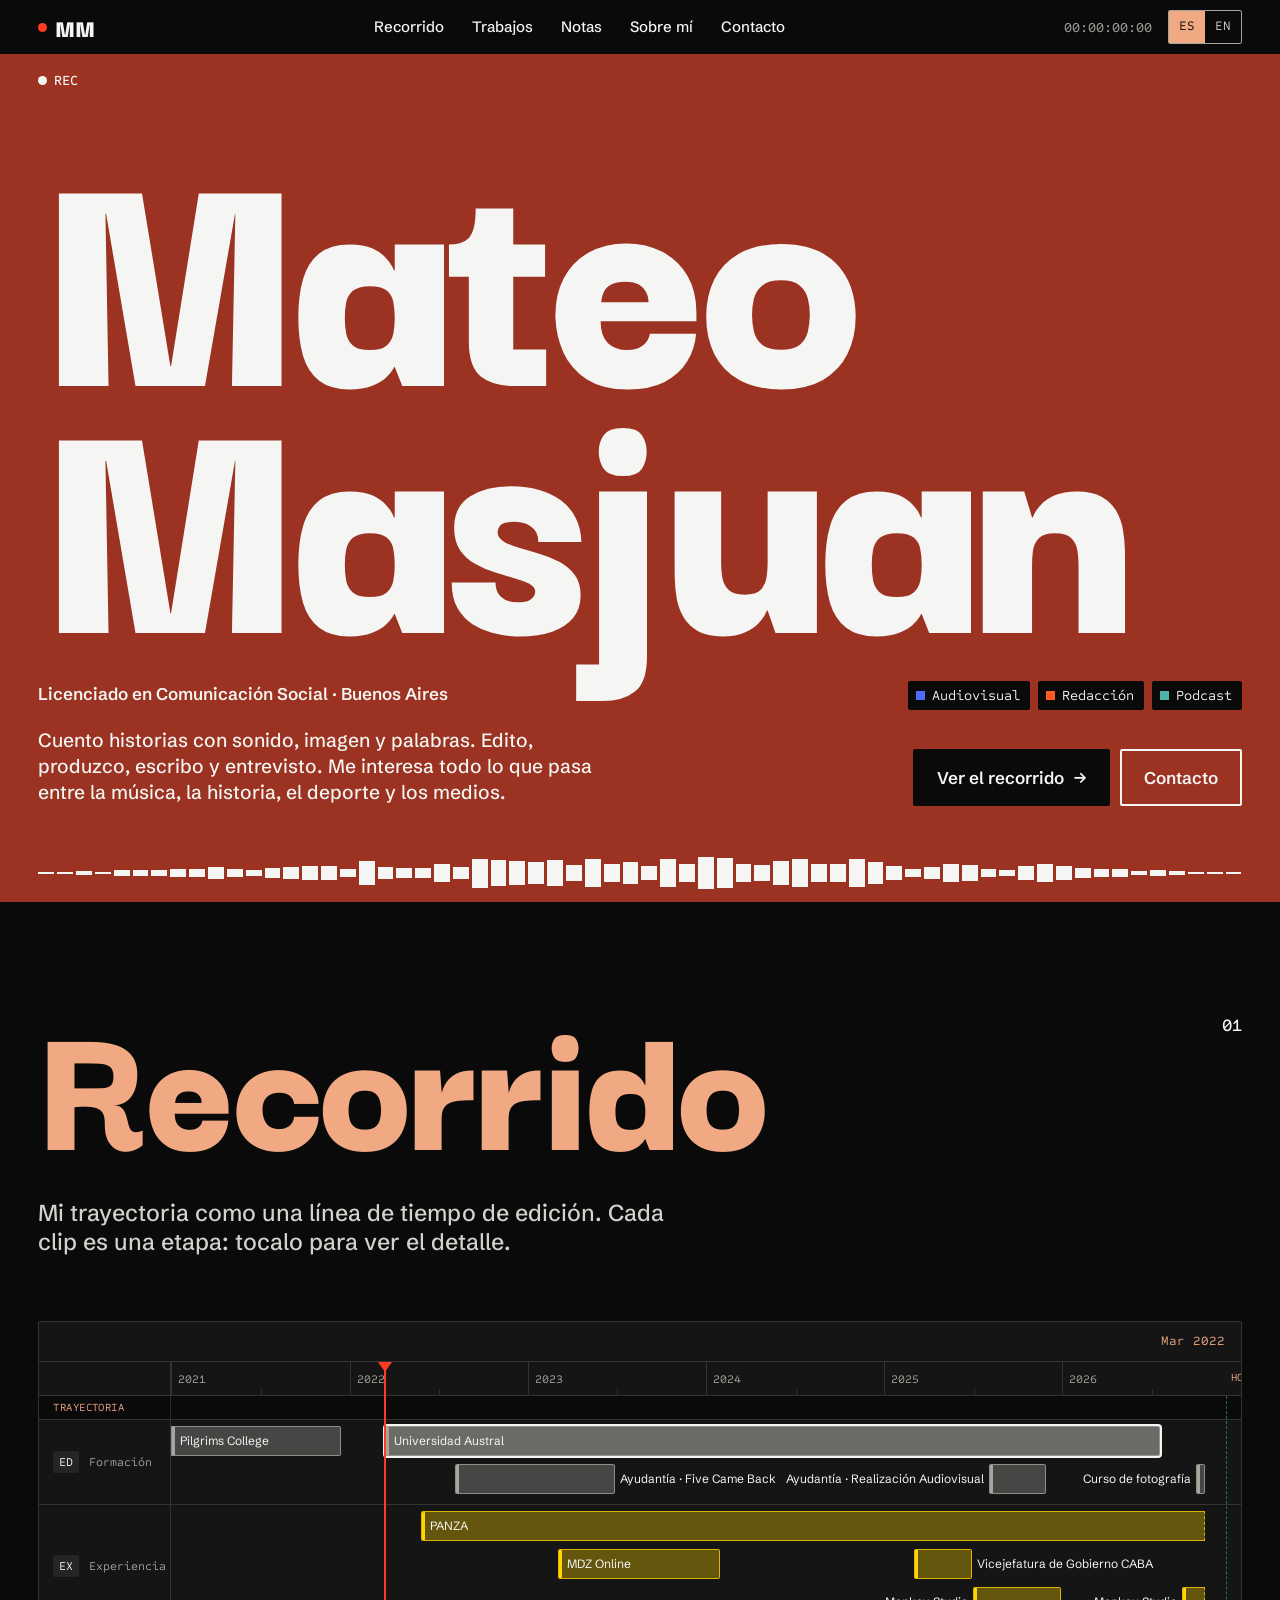
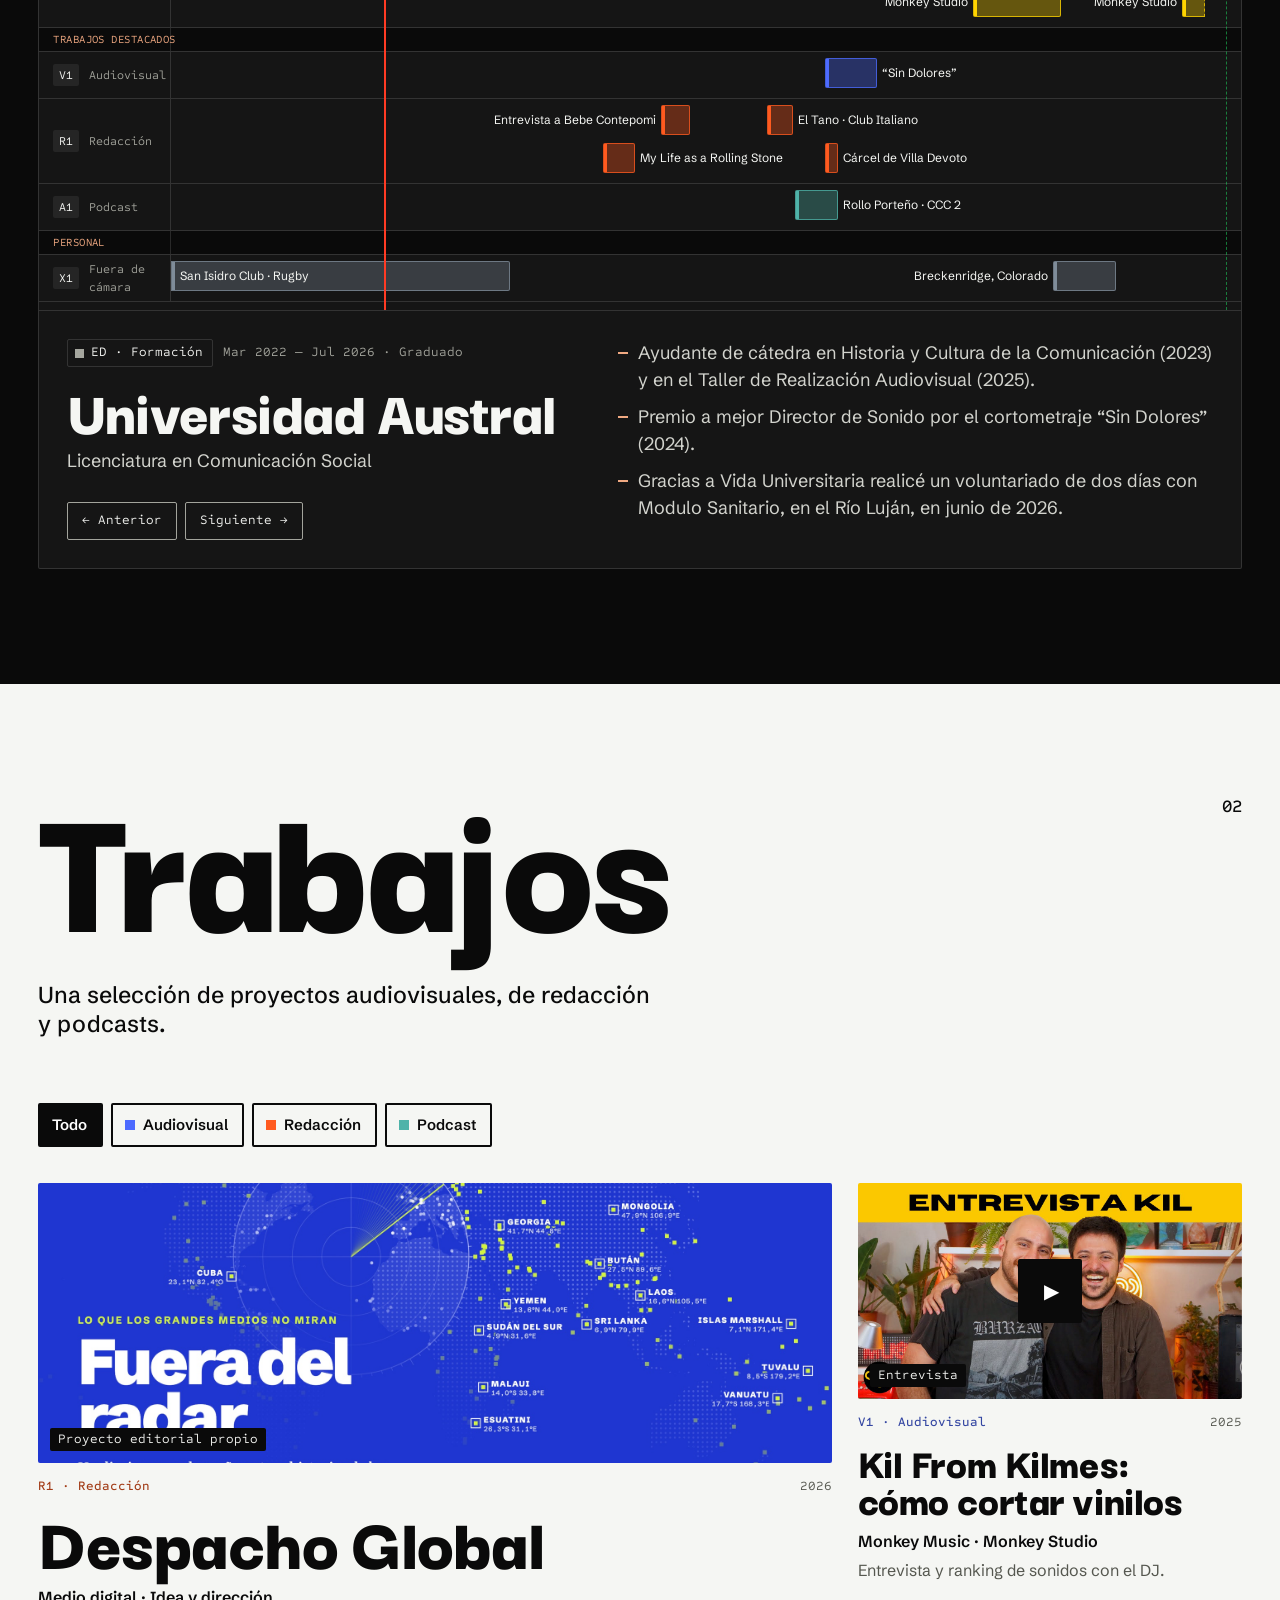
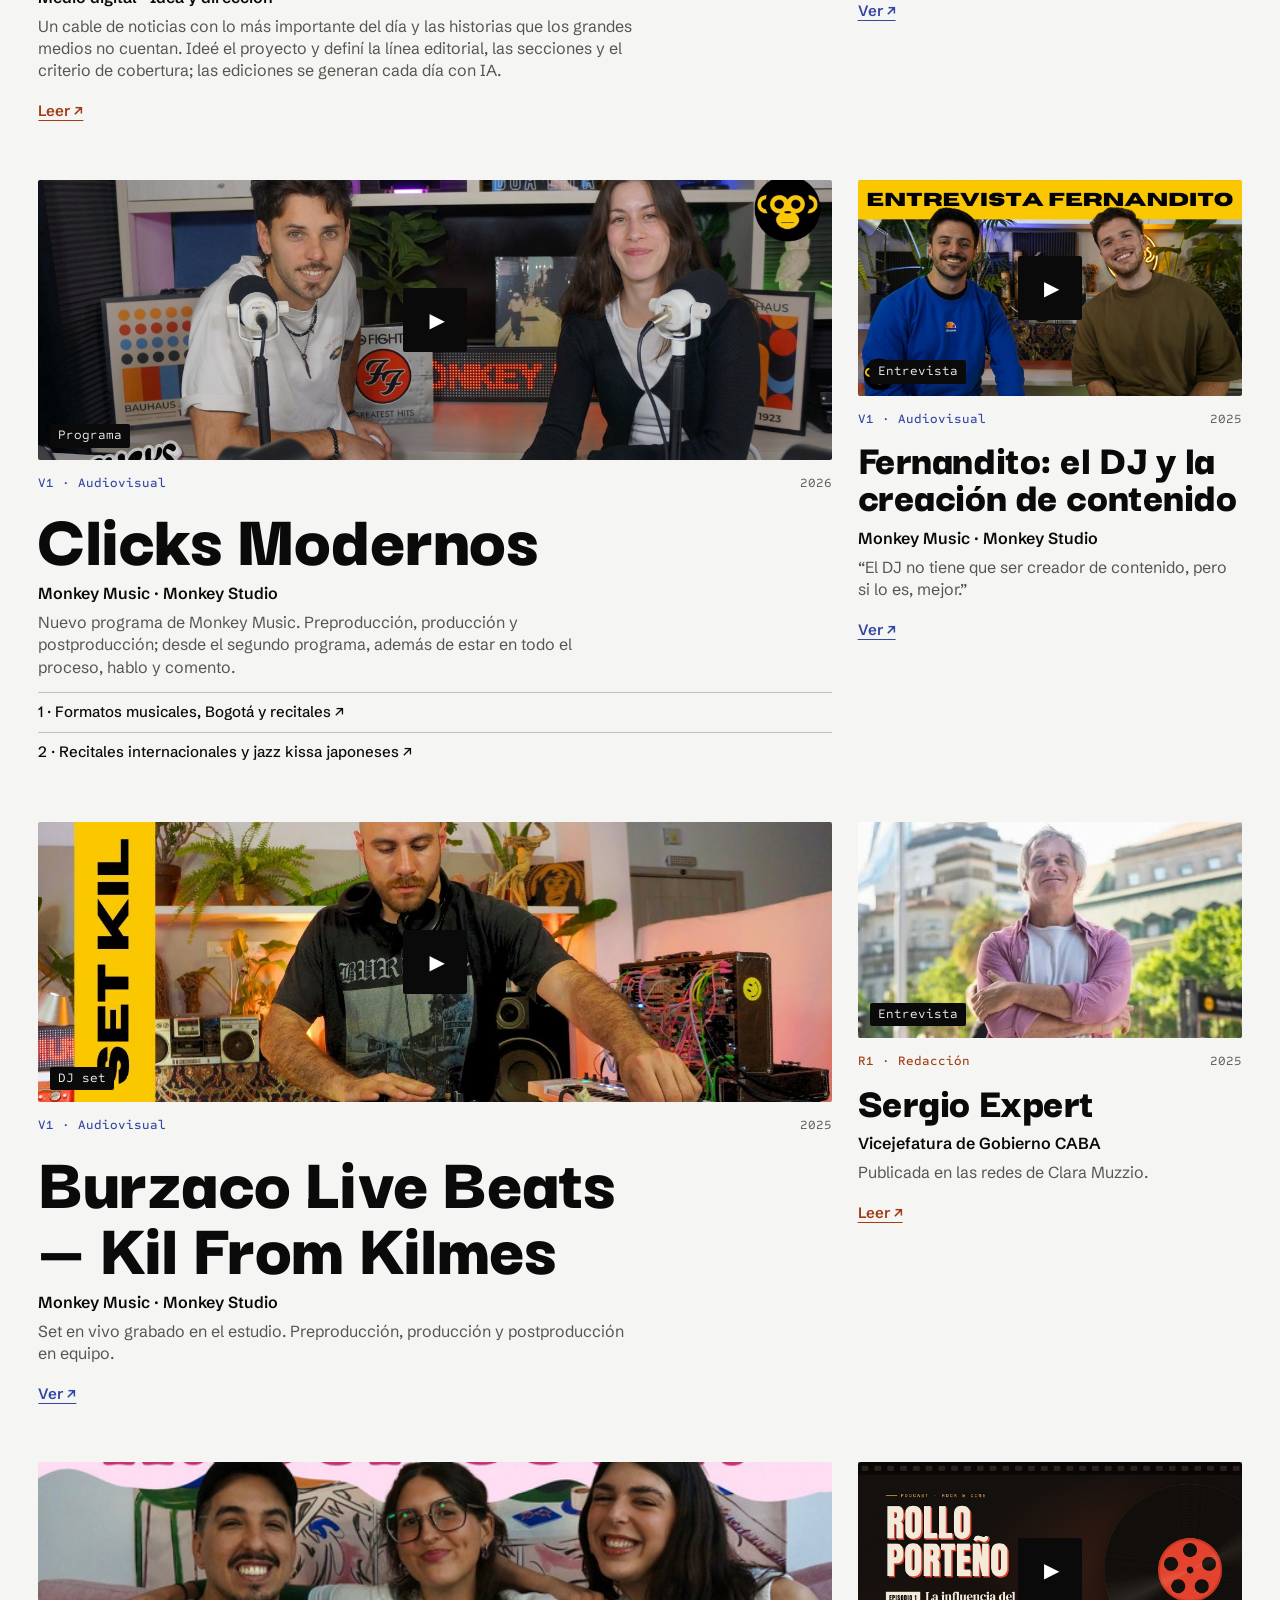
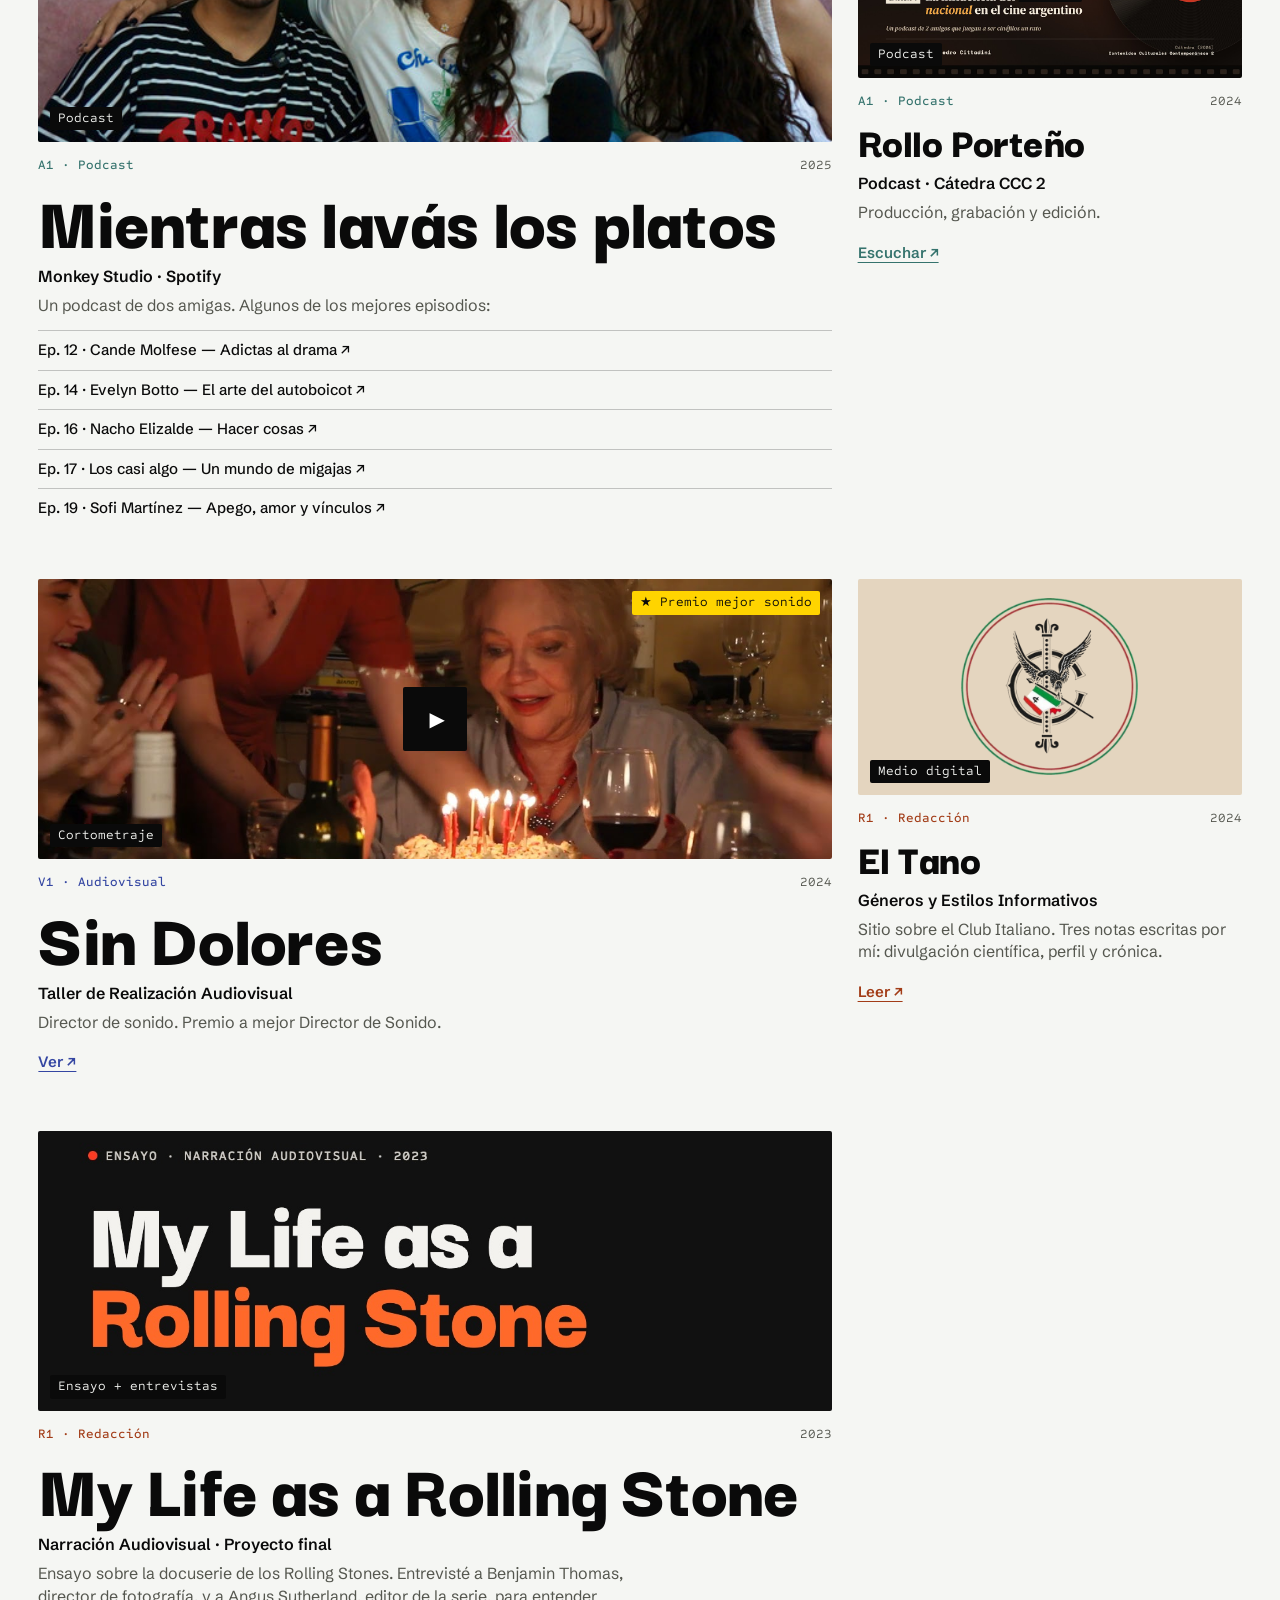
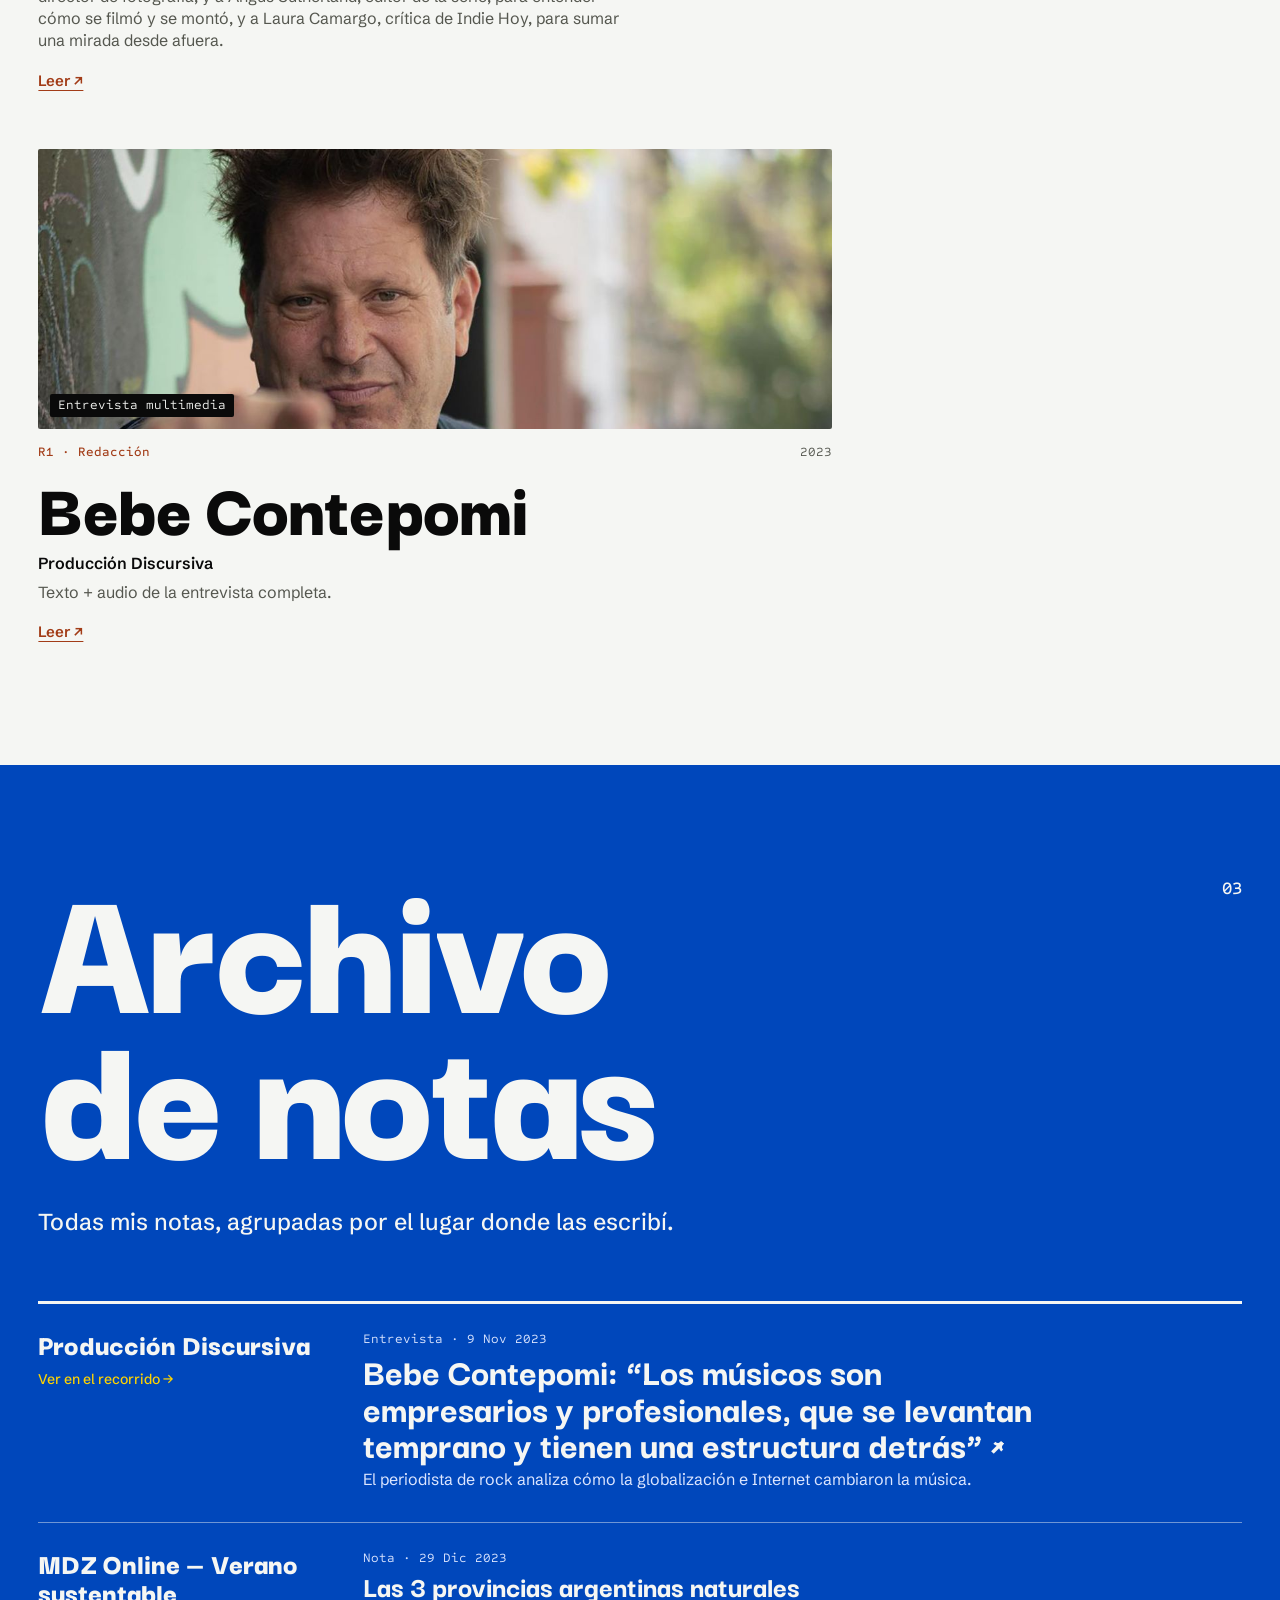
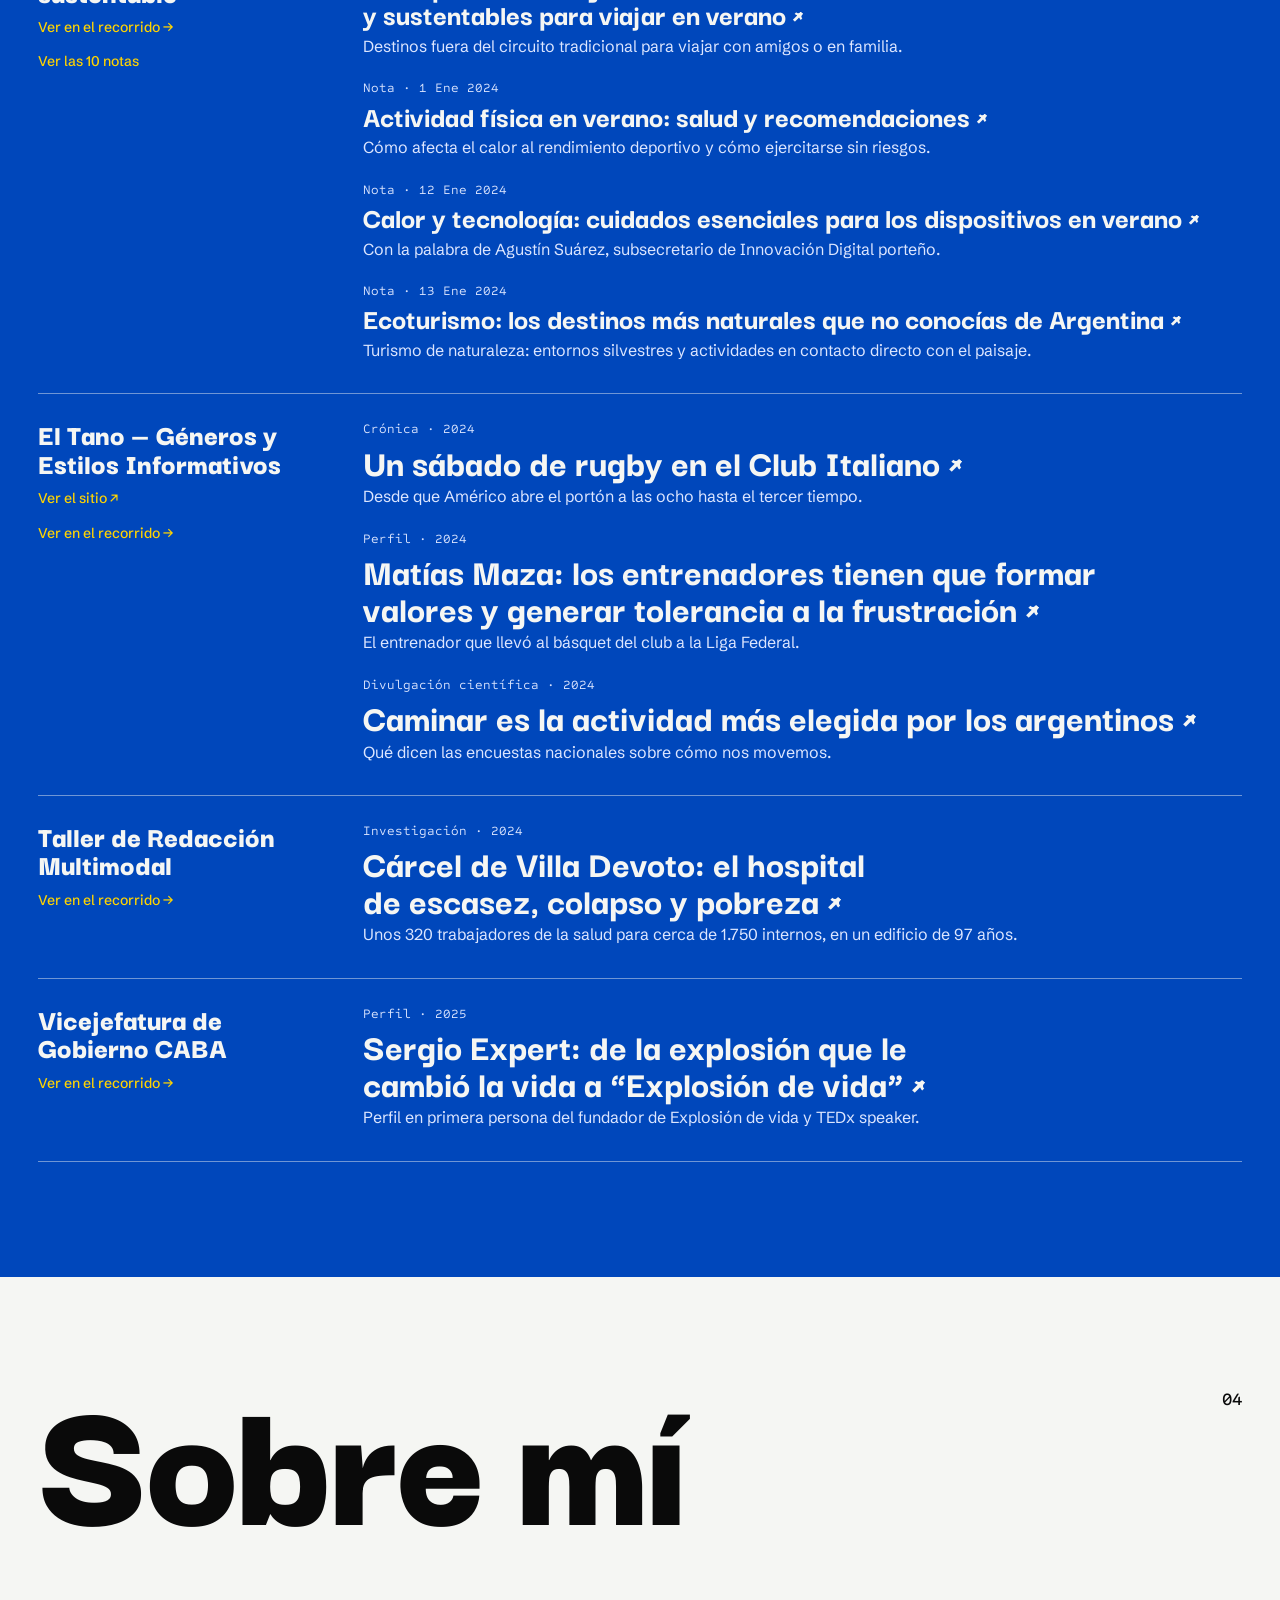
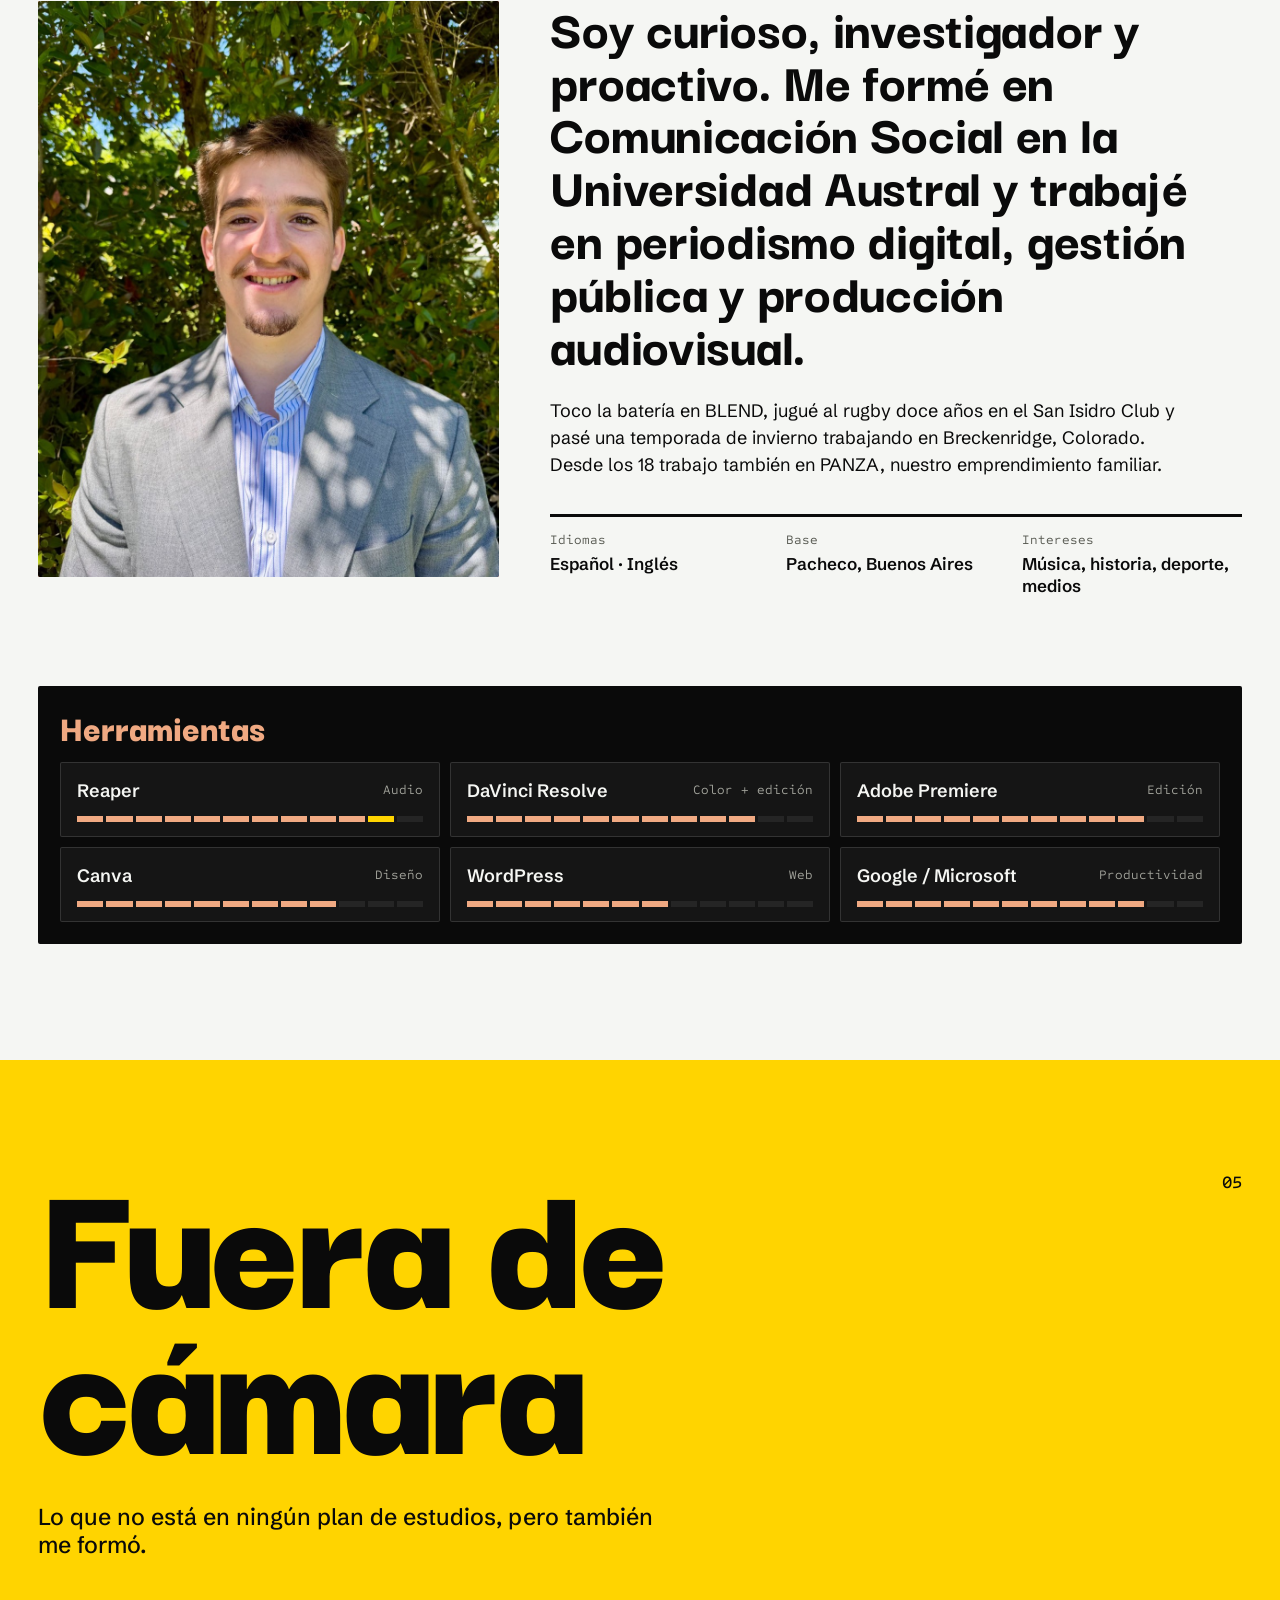
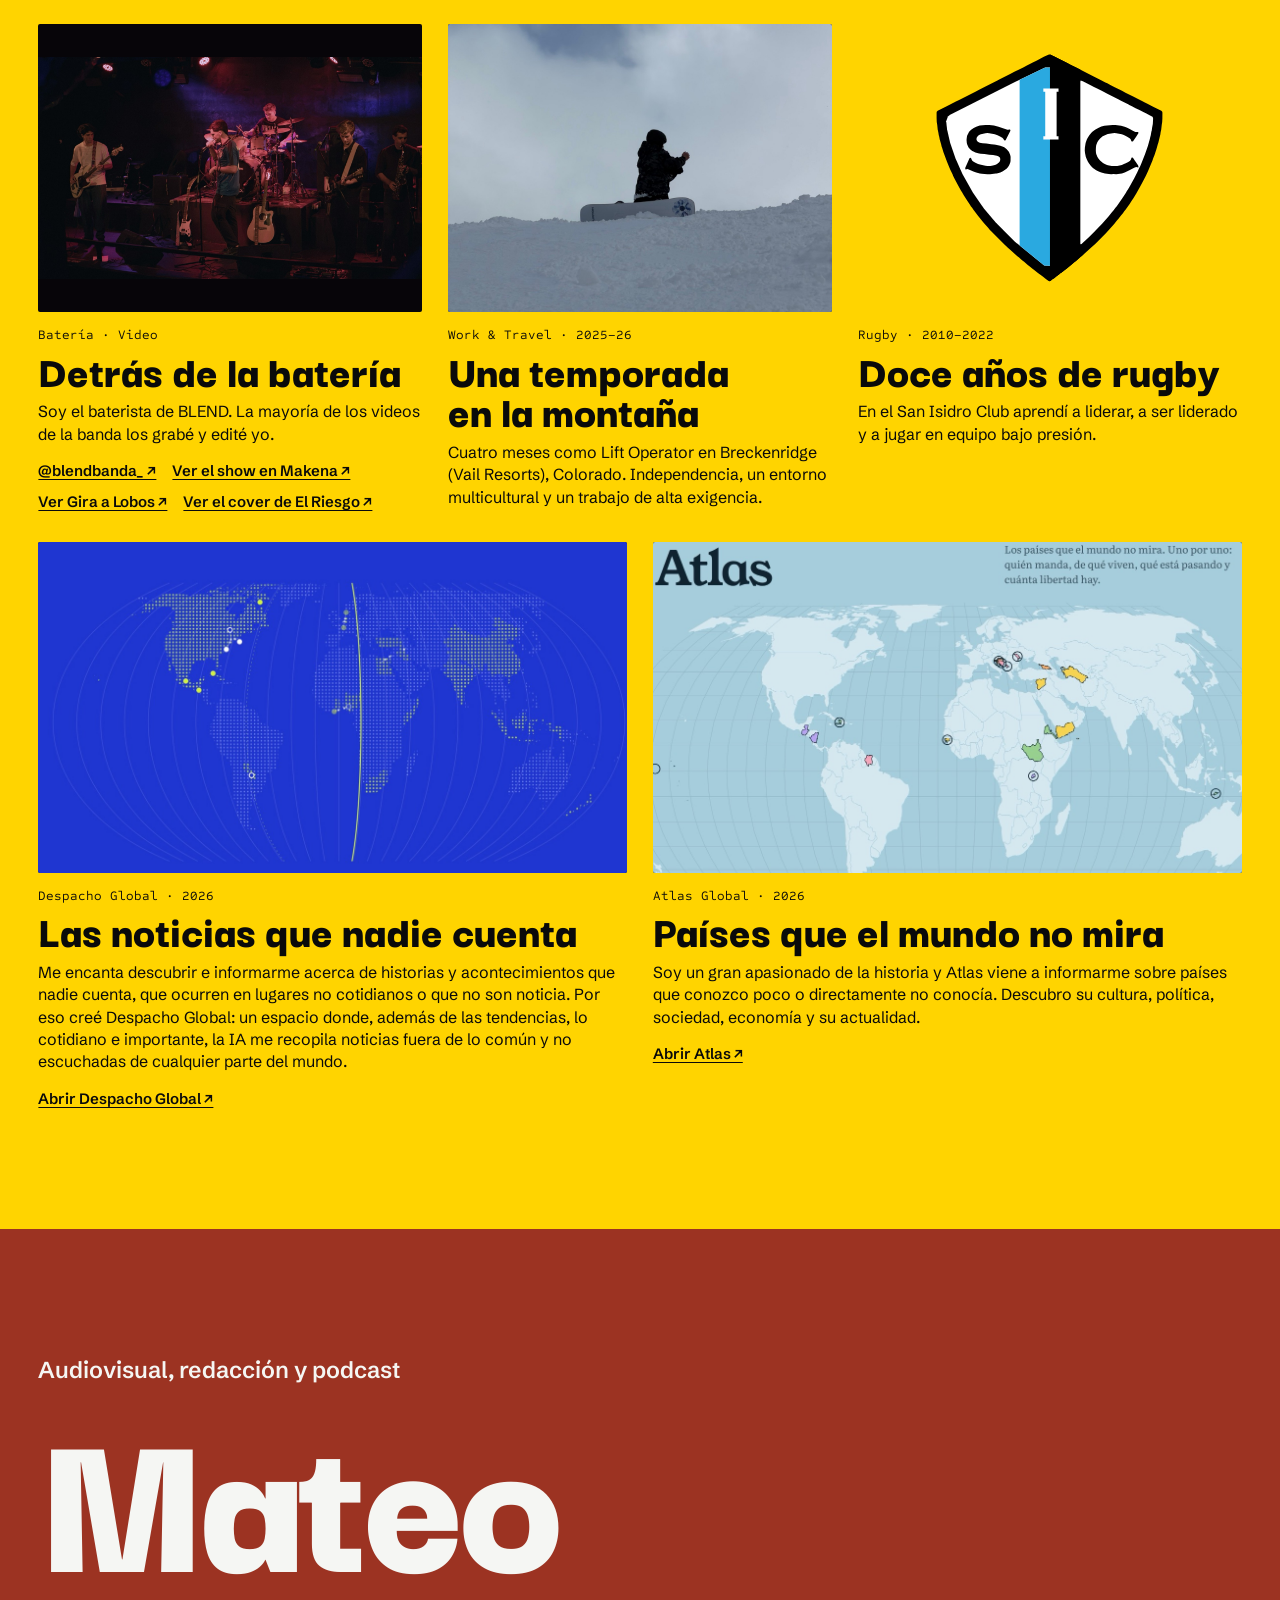
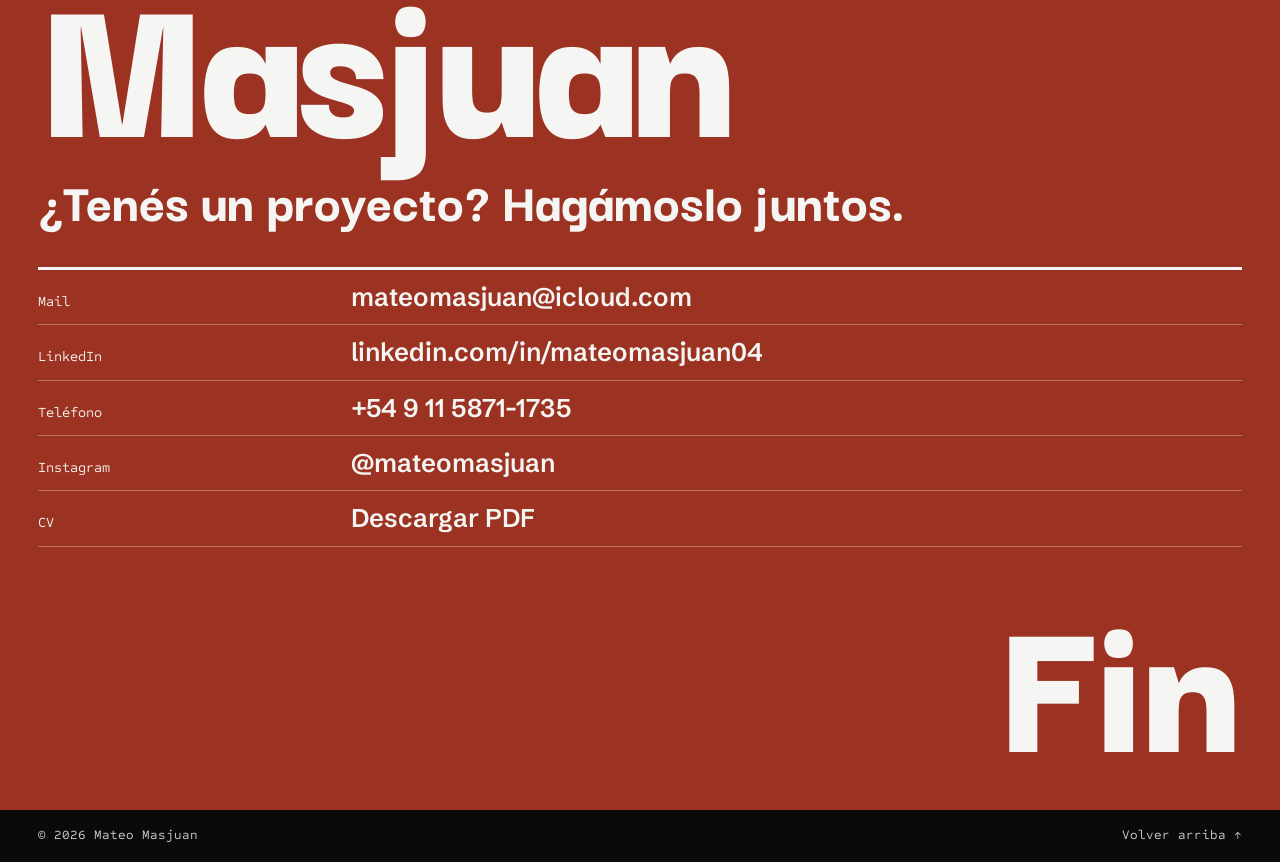
==== commit 62392930: "Portfolio: refrescar content.js para la nueva miniatura del Despacho Co-Authored-By: Claude Opus 5.5" ====
--- a/index.html
+++ b/index.html
@@ -211,7 +211,7 @@
     <a href="#top" data-i18n="footer.top">Volver arriba ↑</a>
   </footer>
 
-  <script src="assets/js/content.js?v=37"></script>
+  <script src="assets/js/content.js?v=38"></script>
   <script src="assets/js/main.js?v=35"></script>
 </body>
 </html>
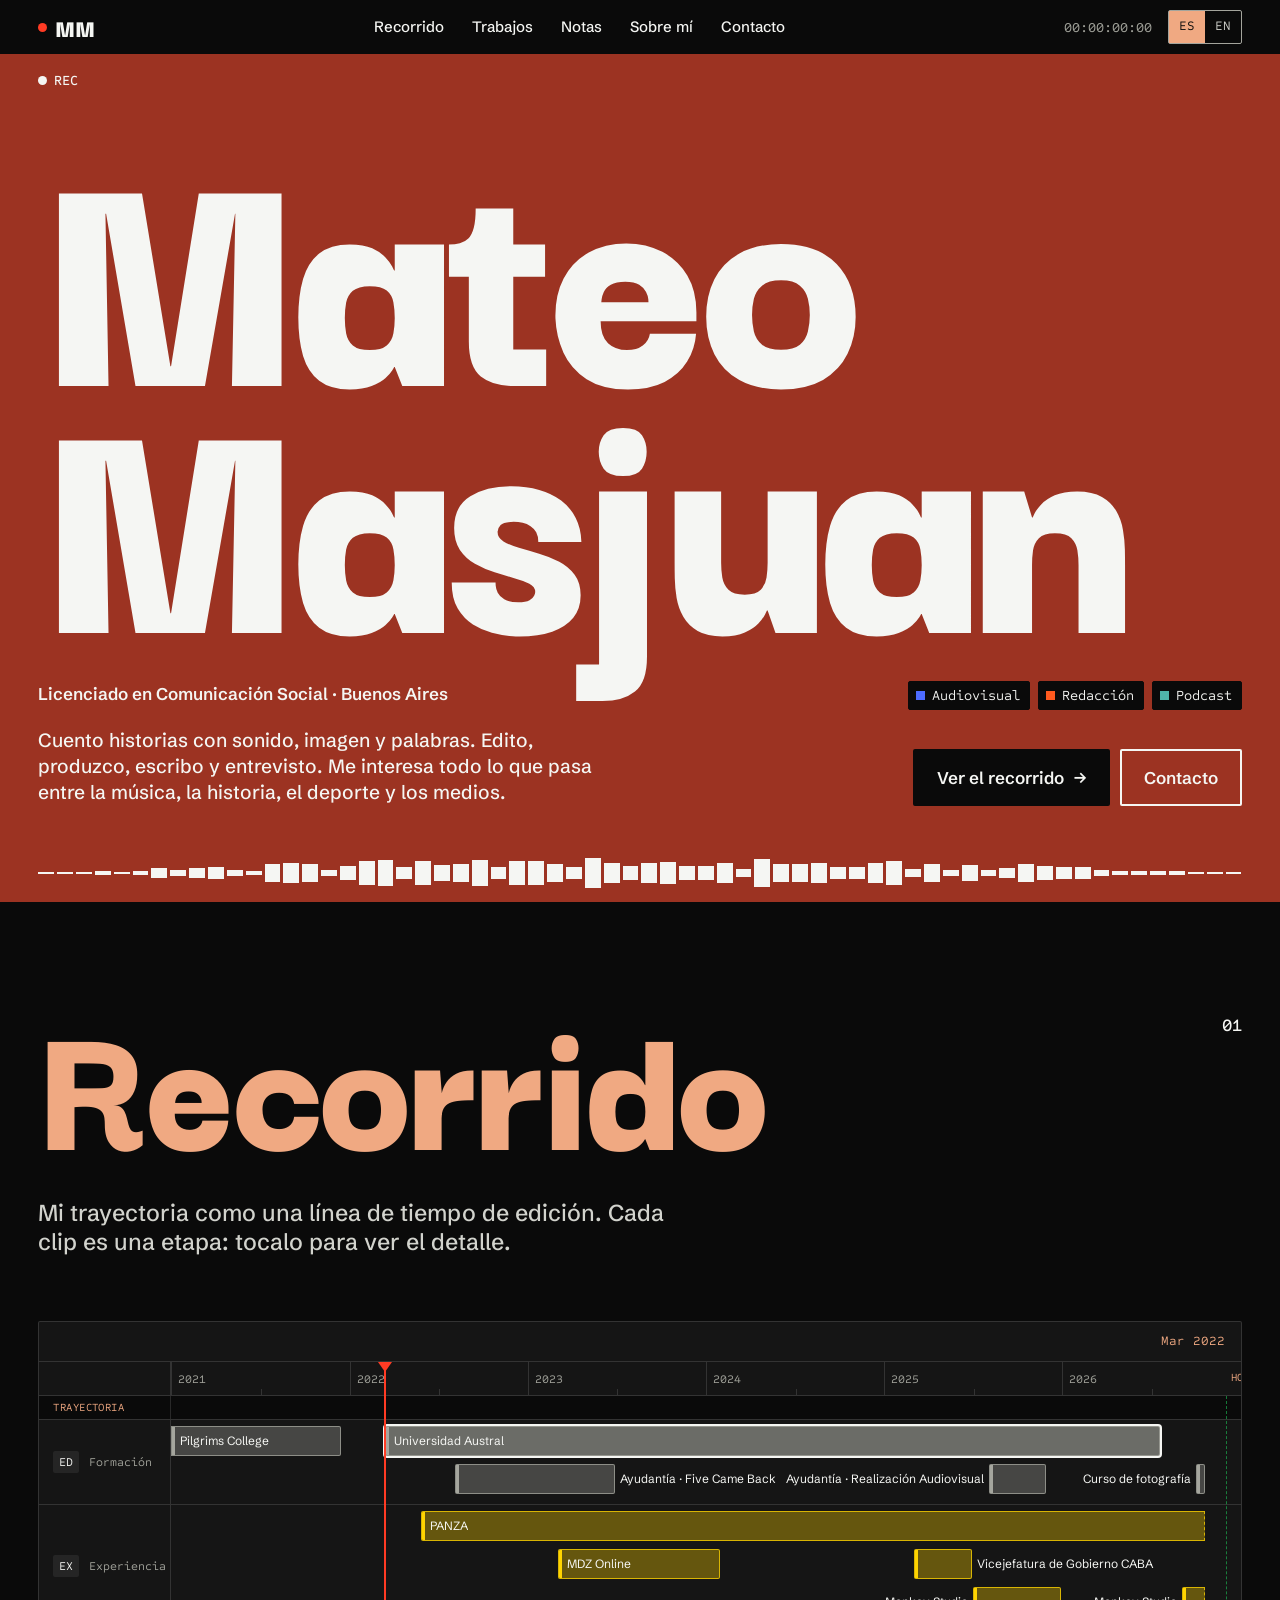
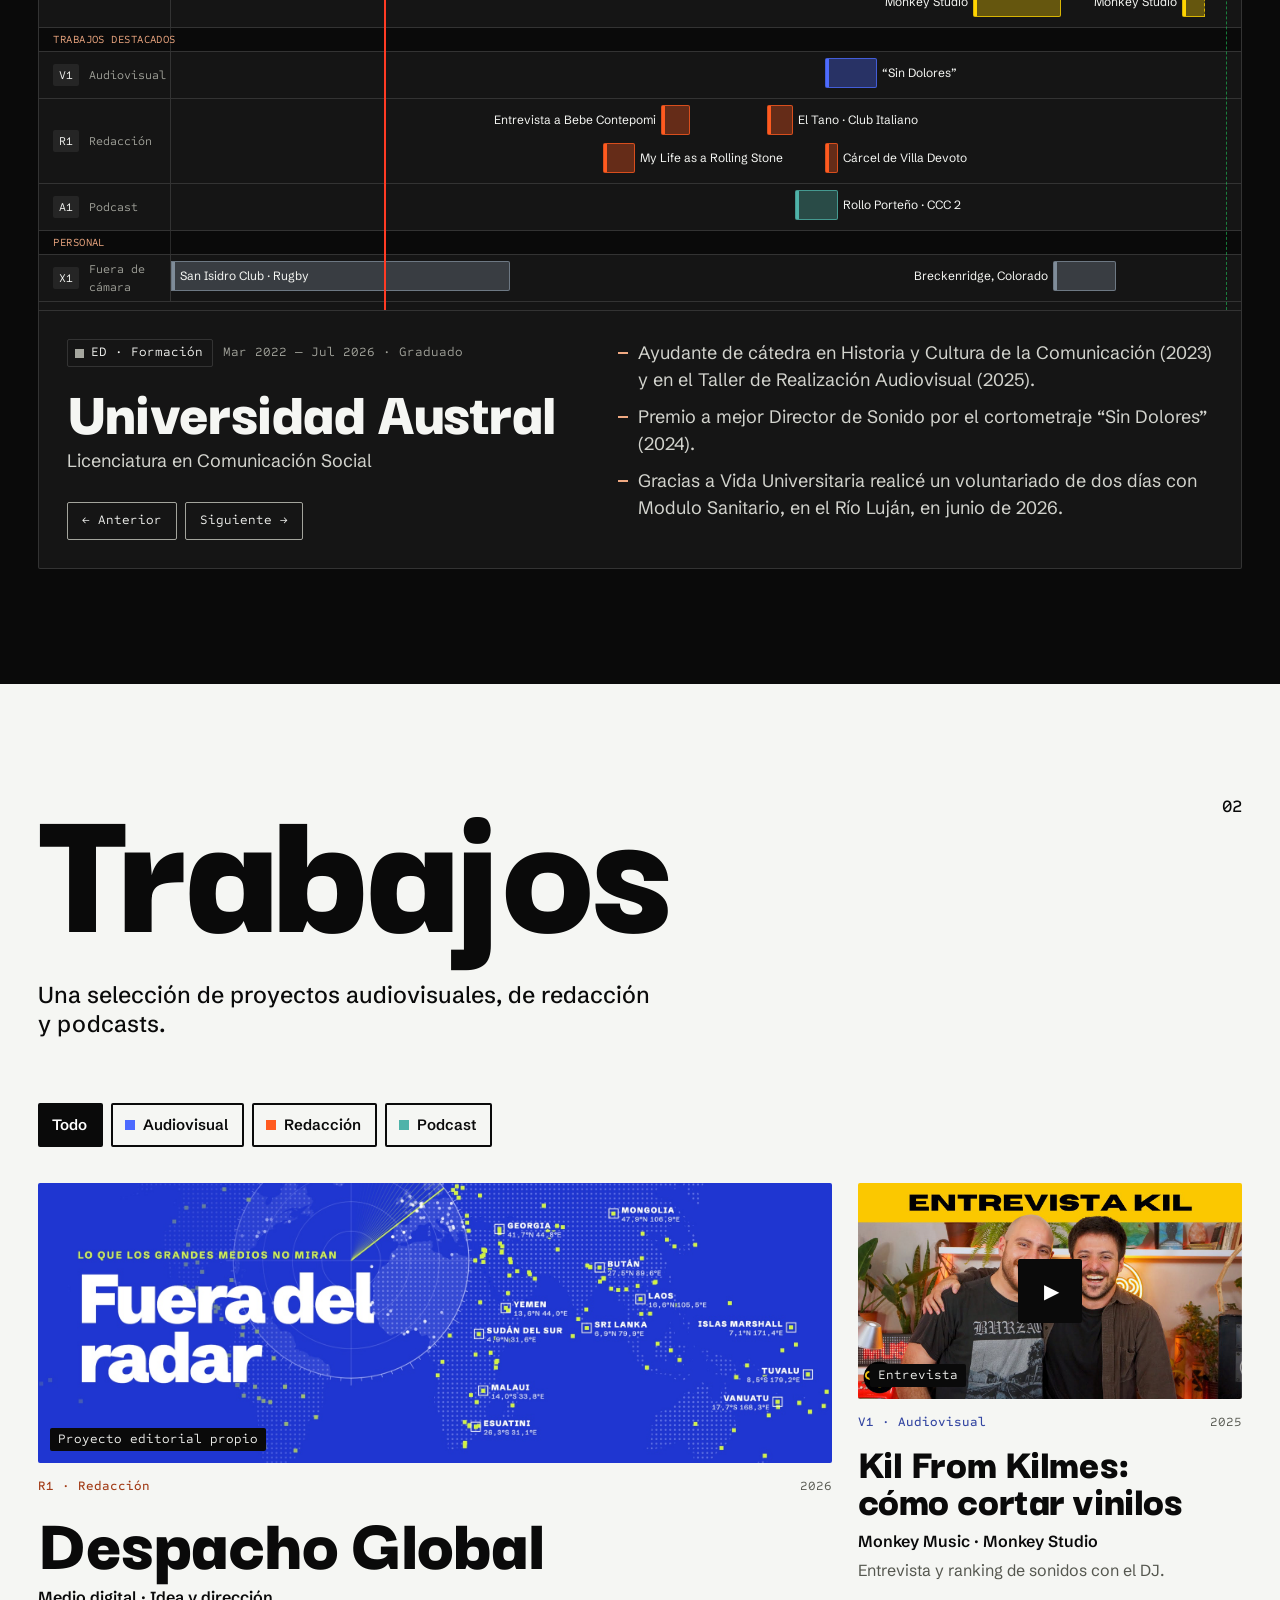
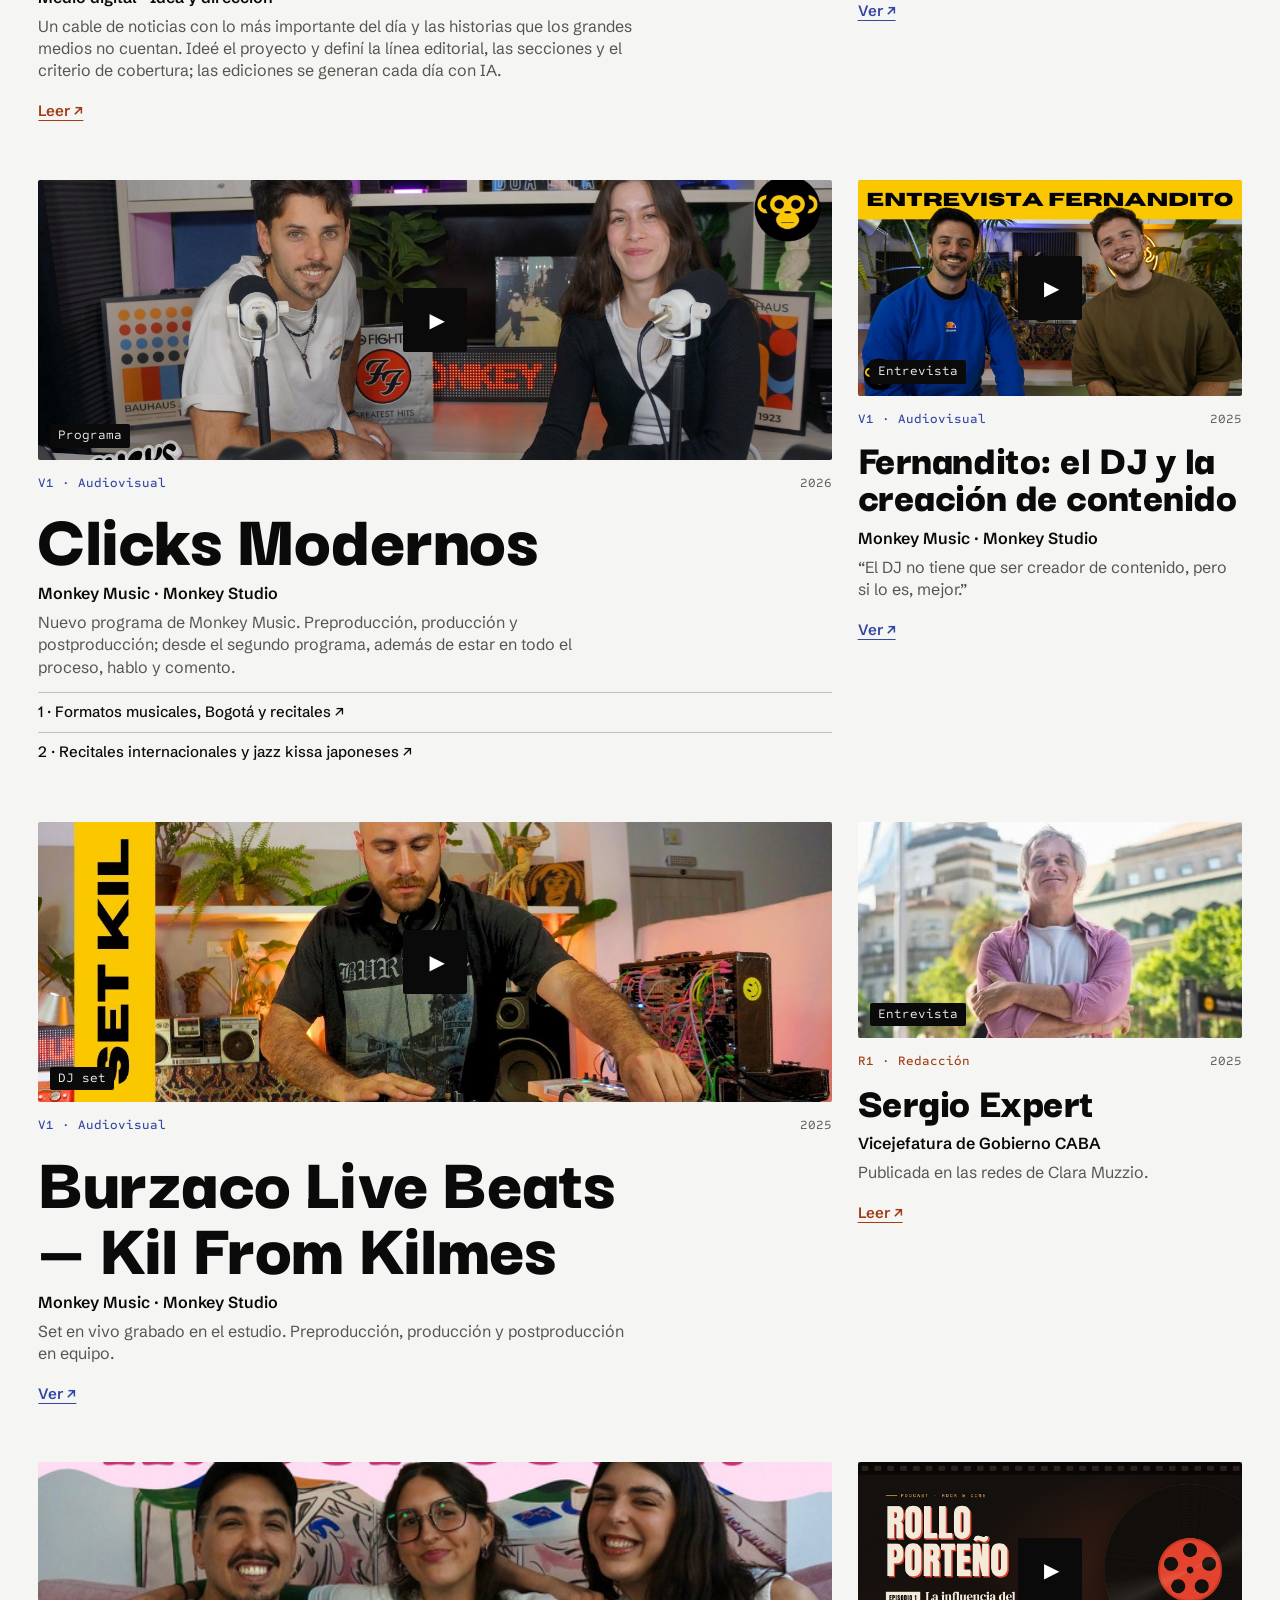
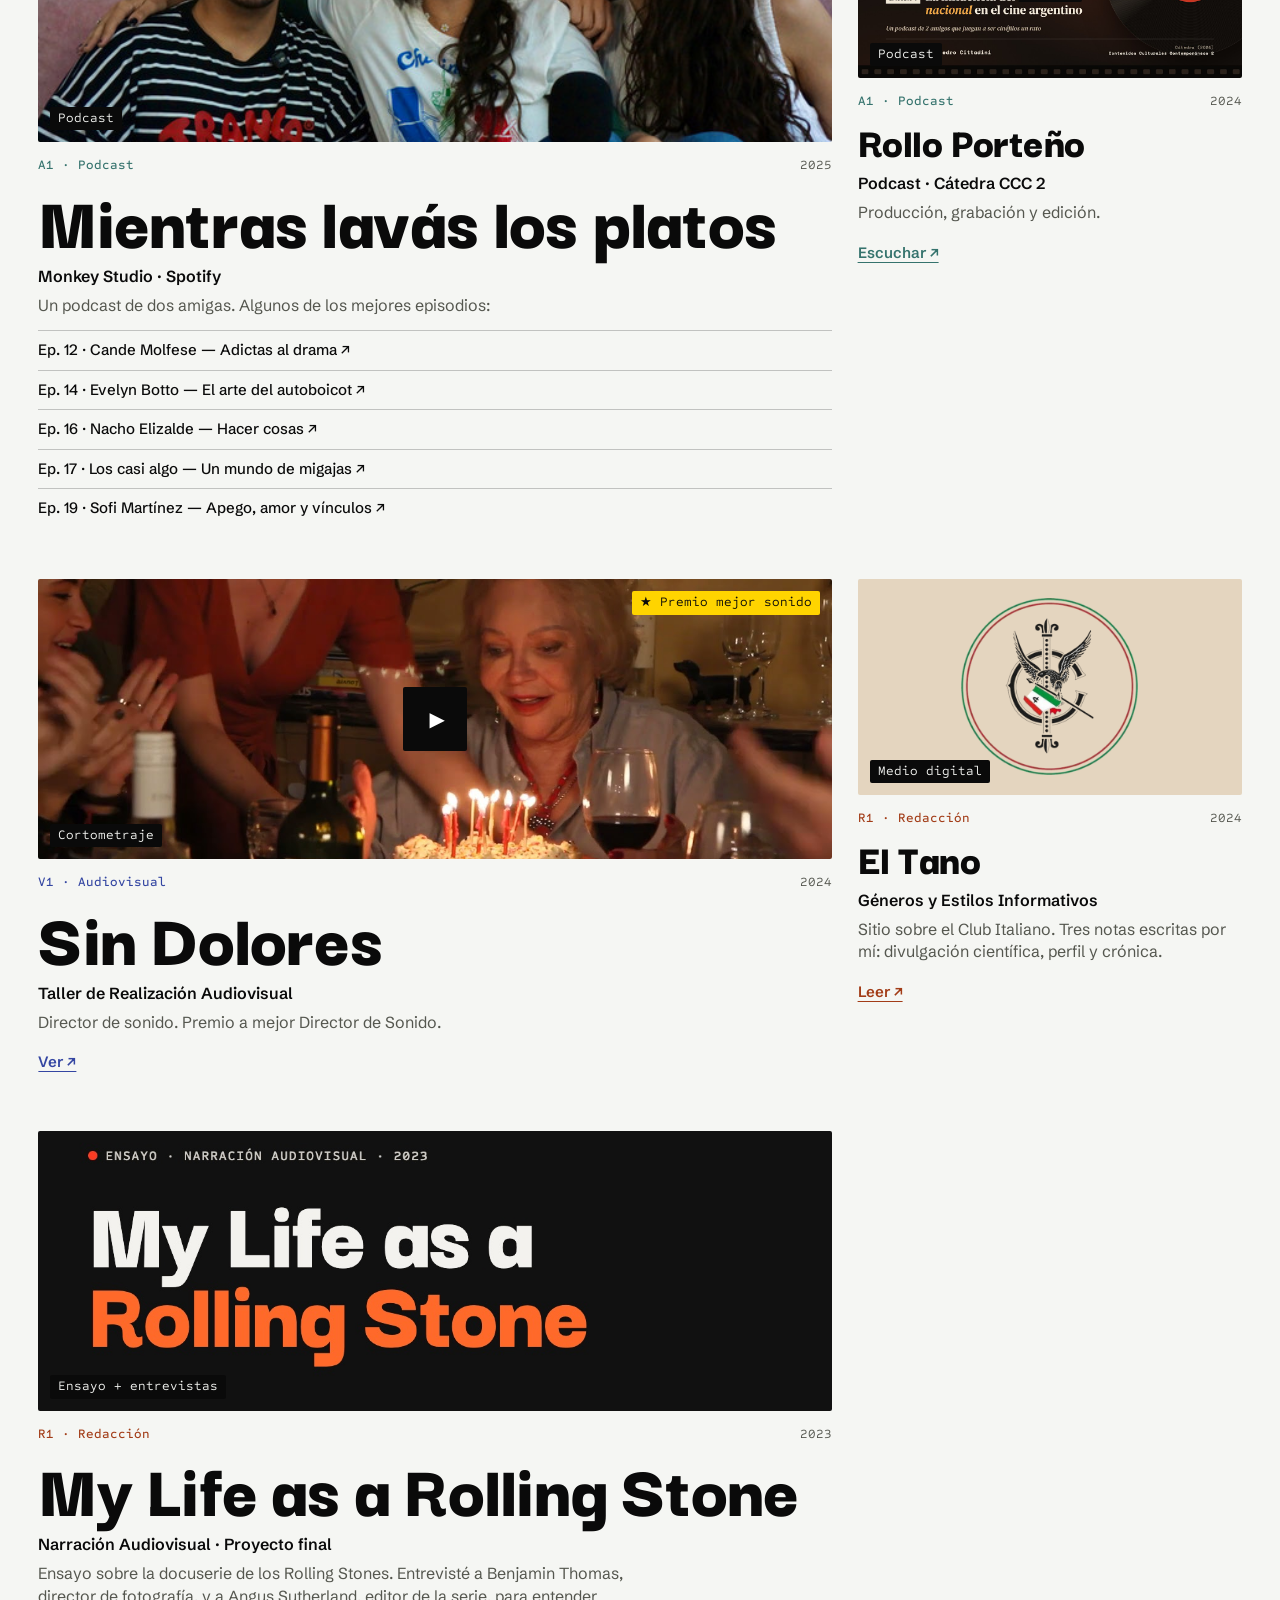
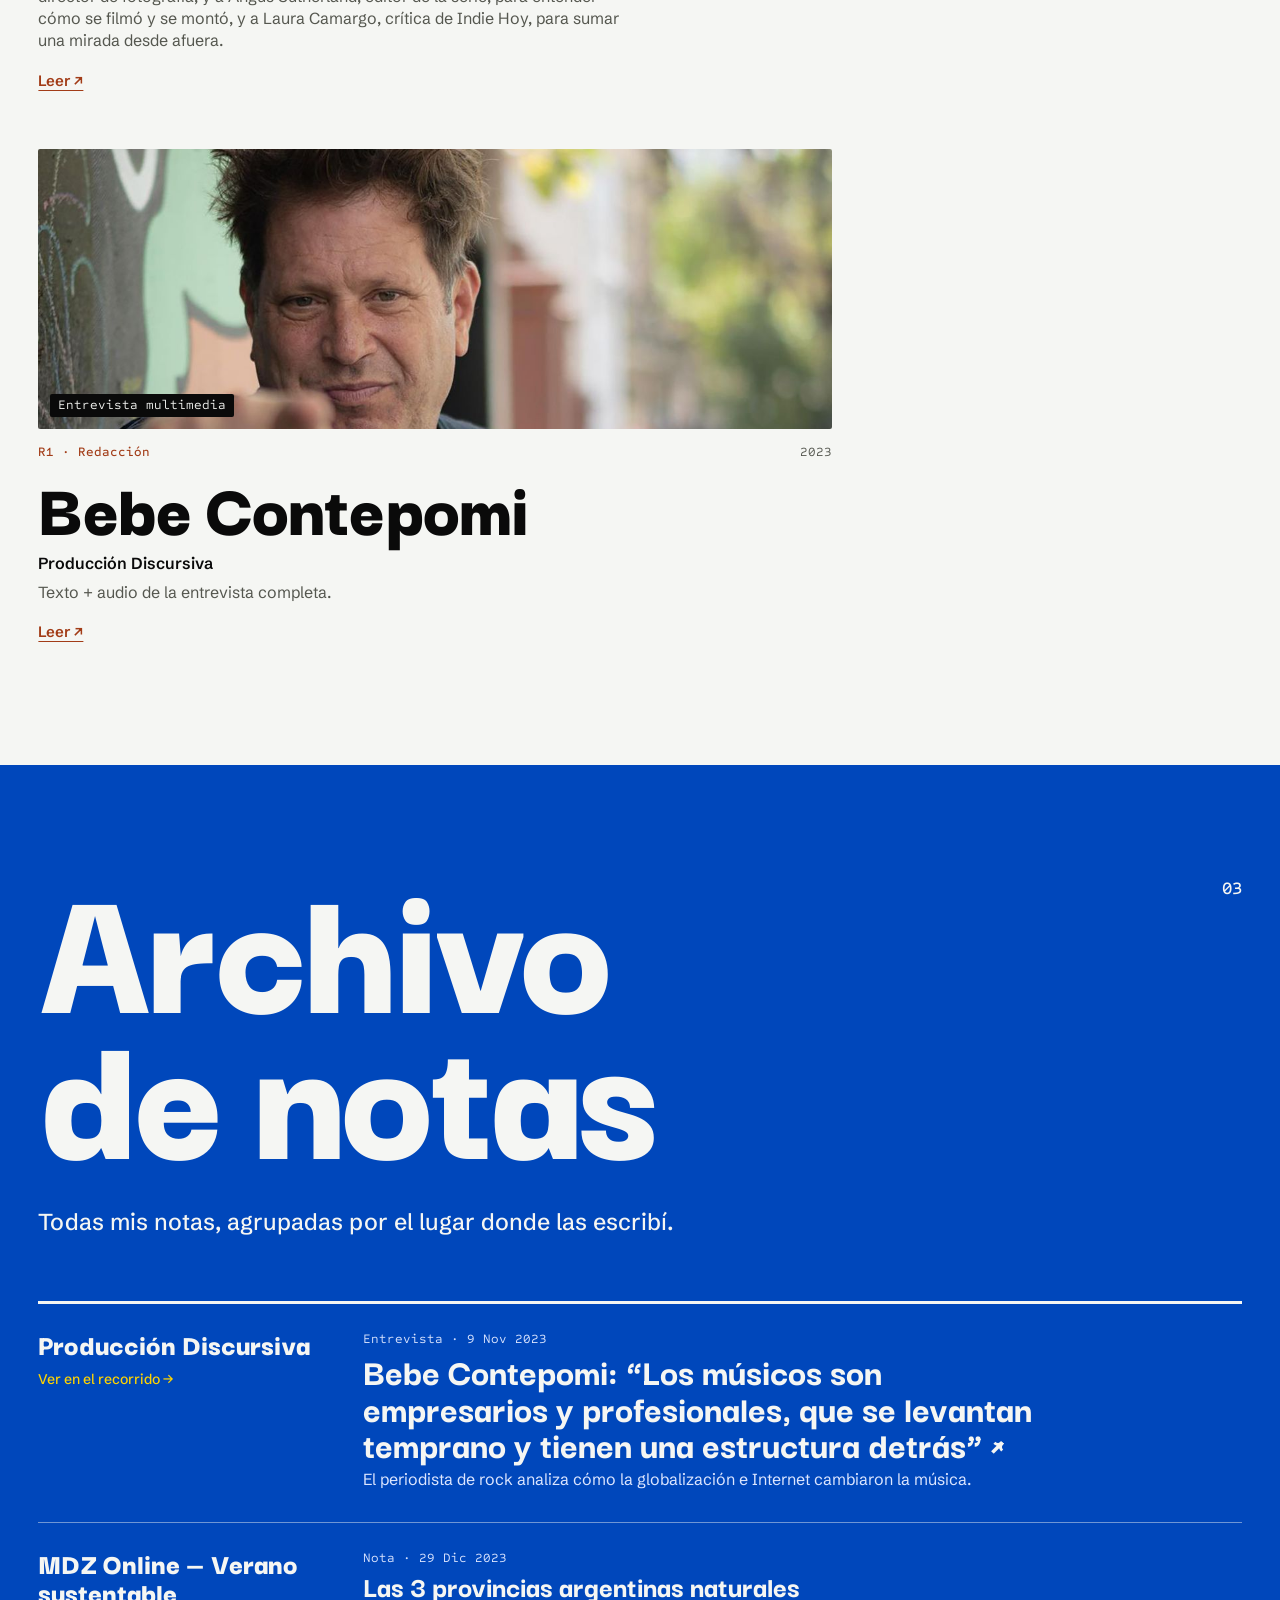
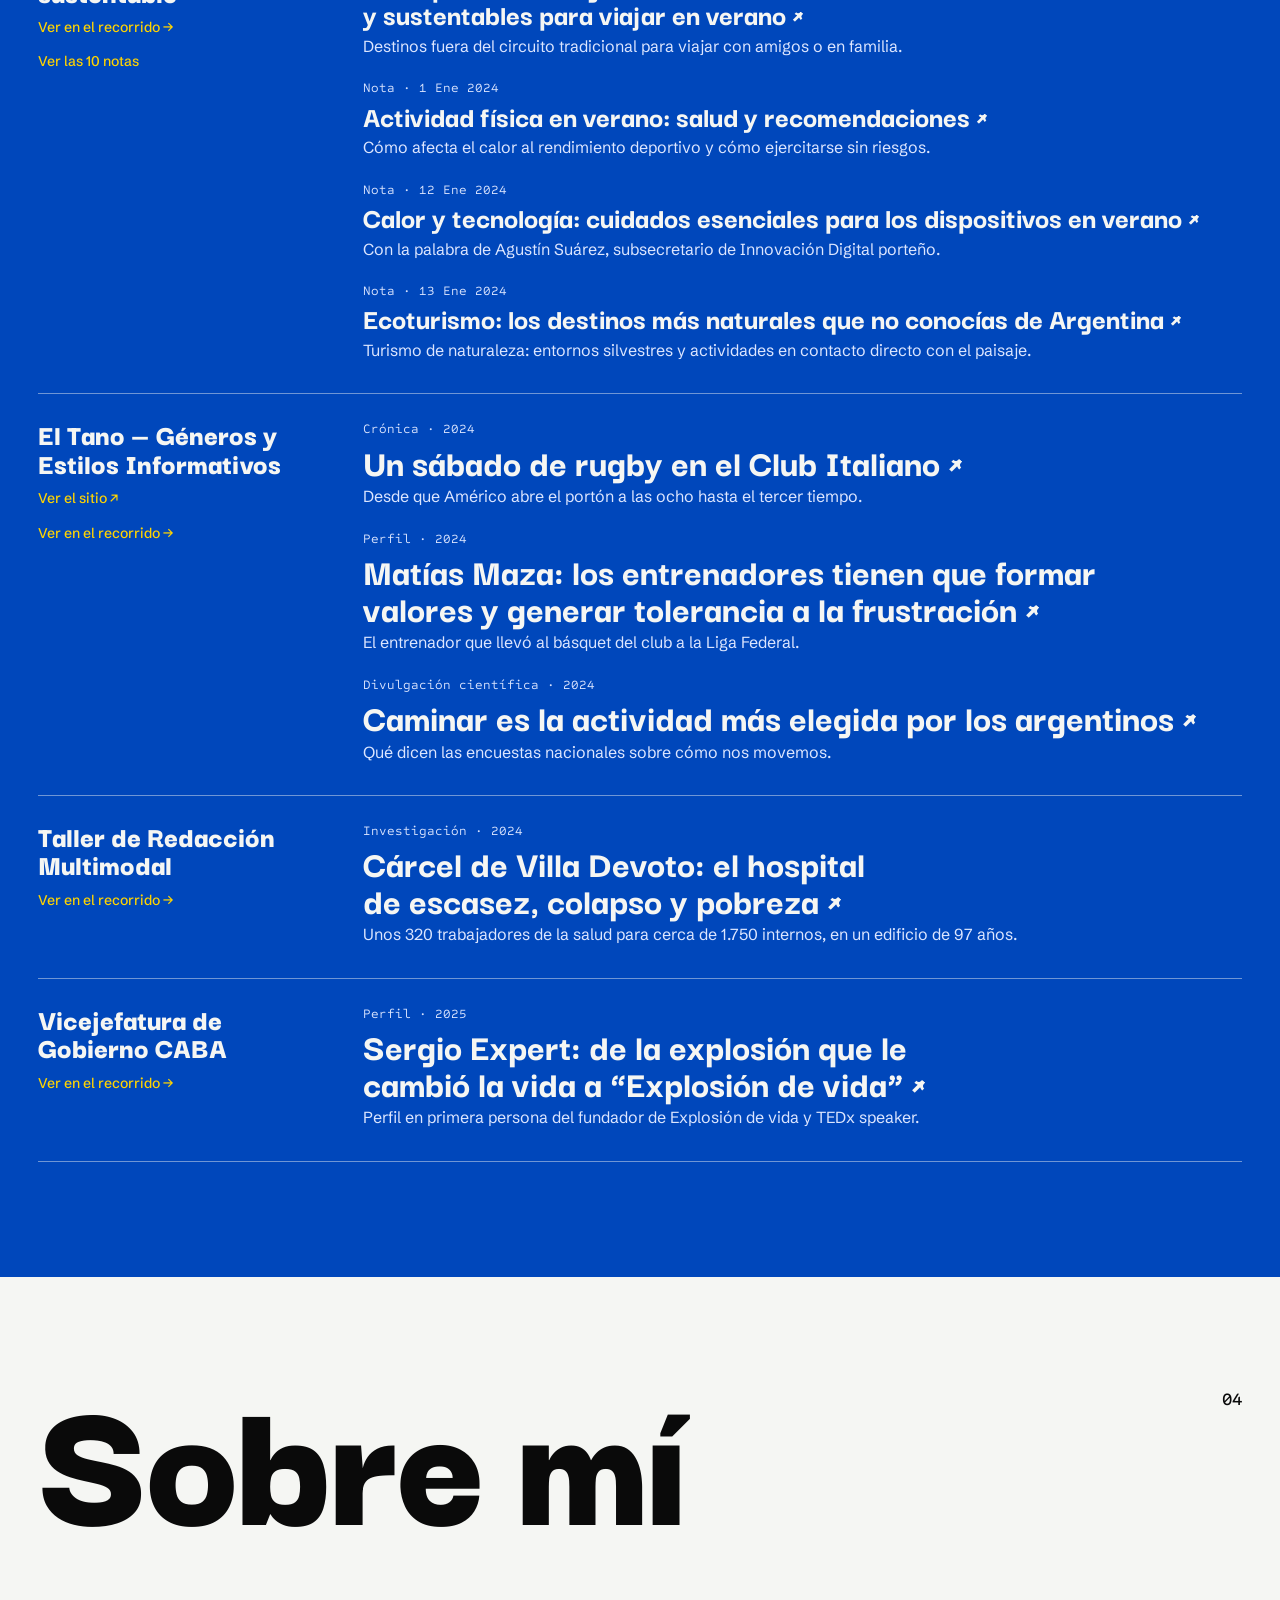
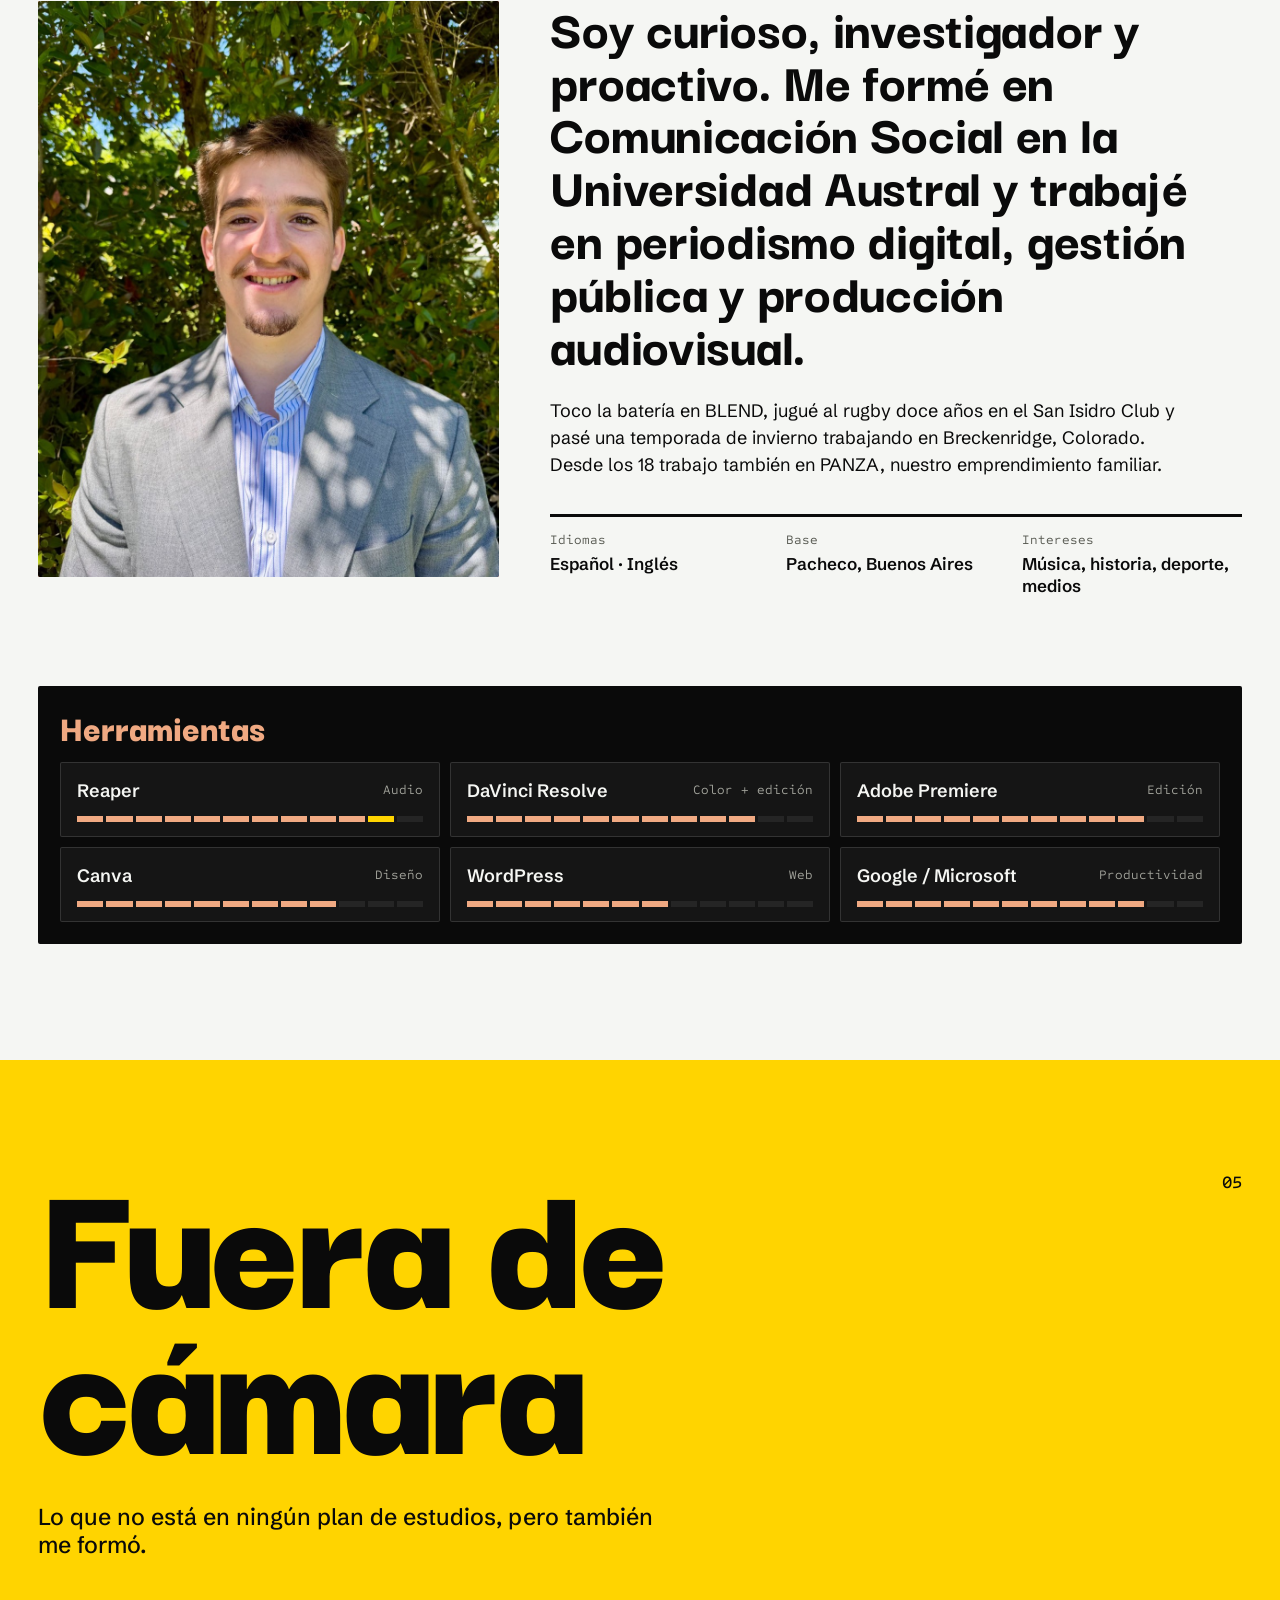
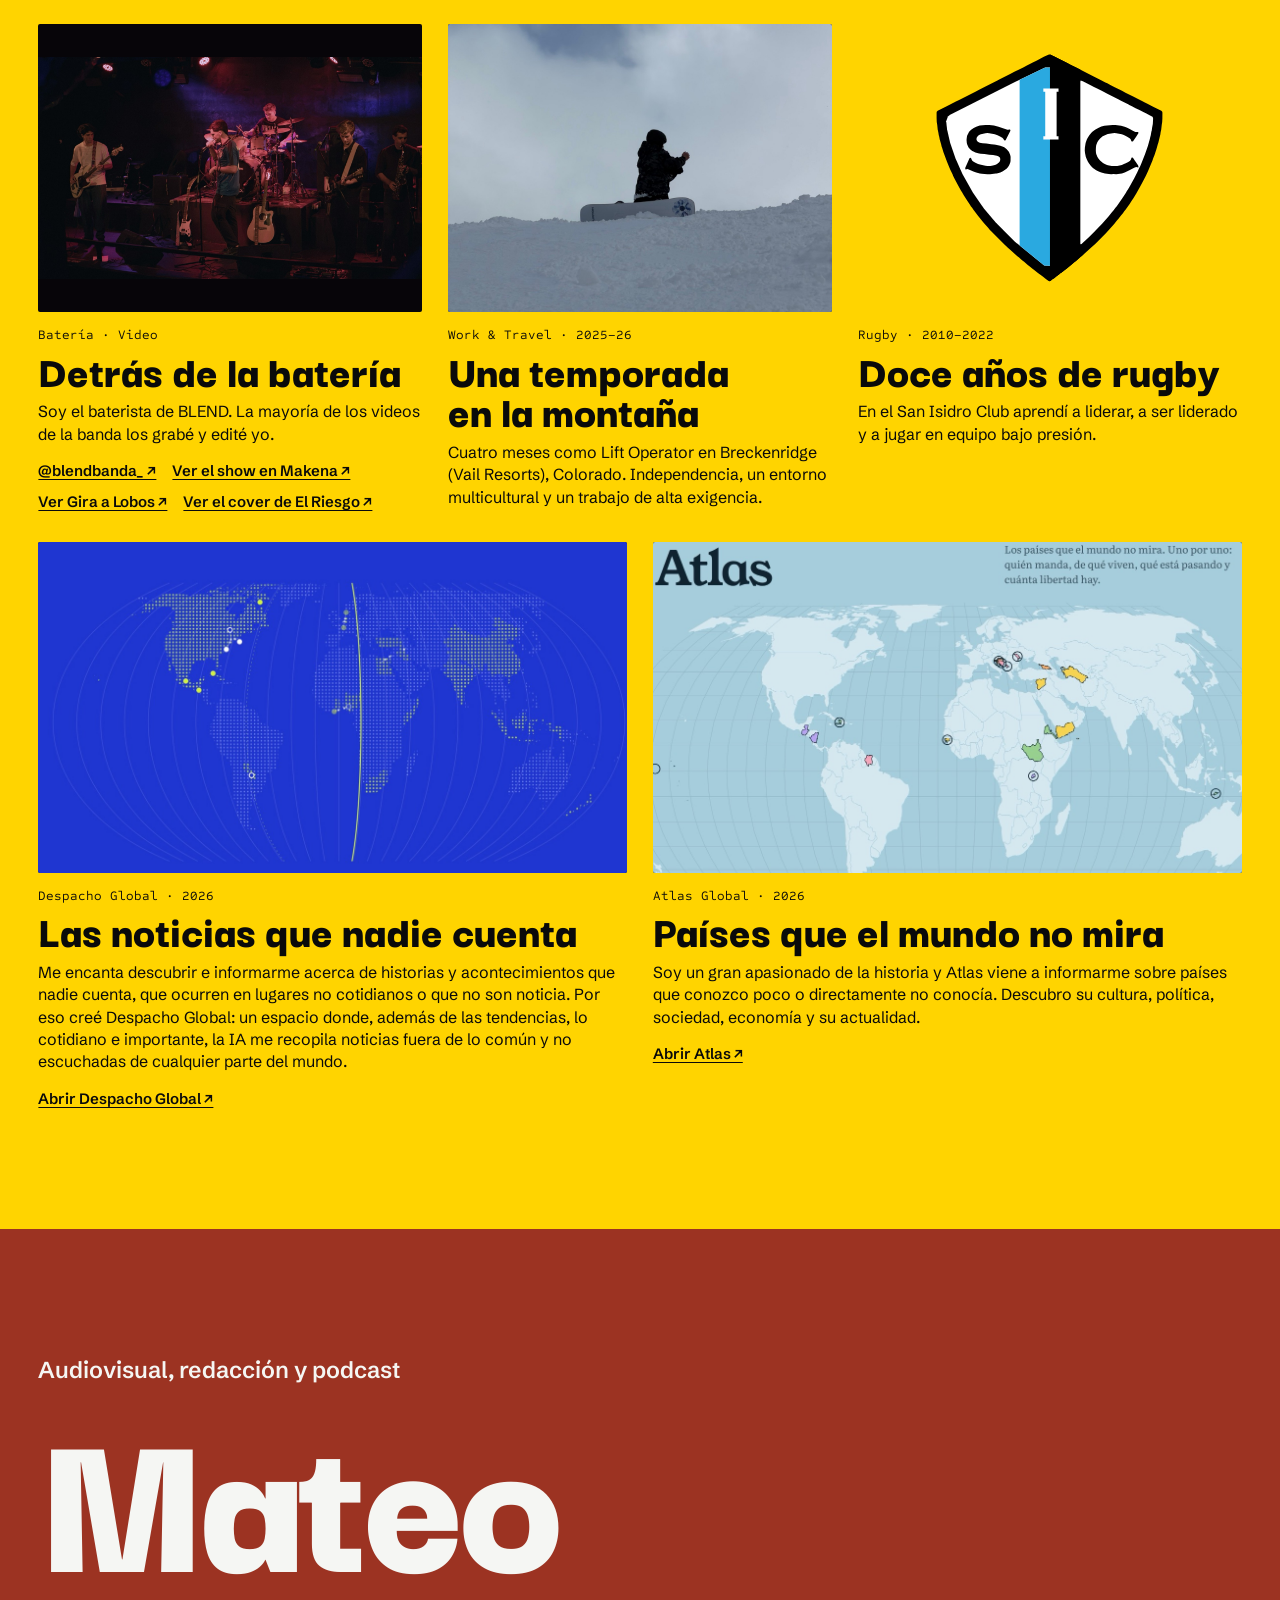
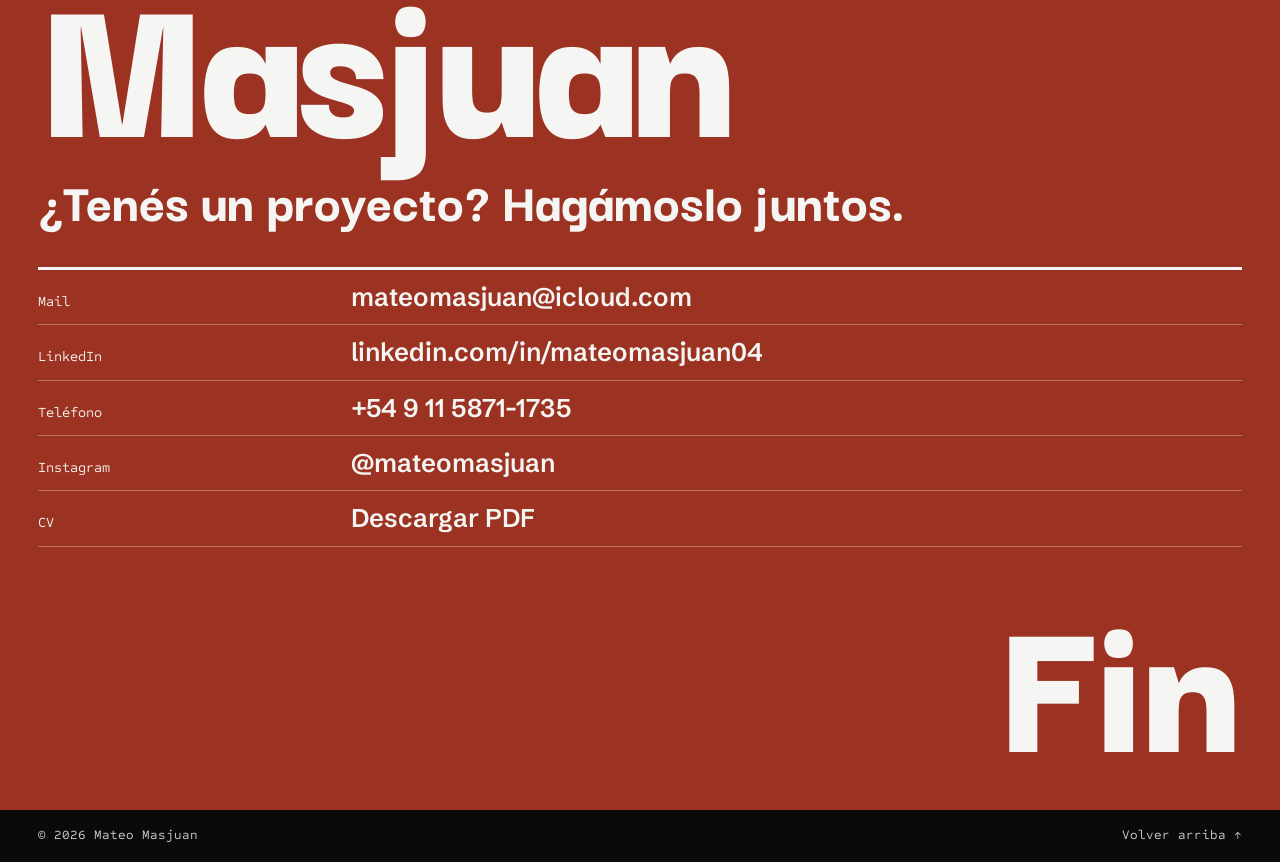
==== commit 91da2251: "Portfolio: versión ancha de la miniatura del Despacho para su tarjeta Co-Authored-By: Claude Opus 5." ====
--- a/index.html
+++ b/index.html
@@ -211,7 +211,7 @@
     <a href="#top" data-i18n="footer.top">Volver arriba ↑</a>
   </footer>
 
-  <script src="assets/js/content.js?v=38"></script>
+  <script src="assets/js/content.js?v=39"></script>
   <script src="assets/js/main.js?v=35"></script>
 </body>
 </html>
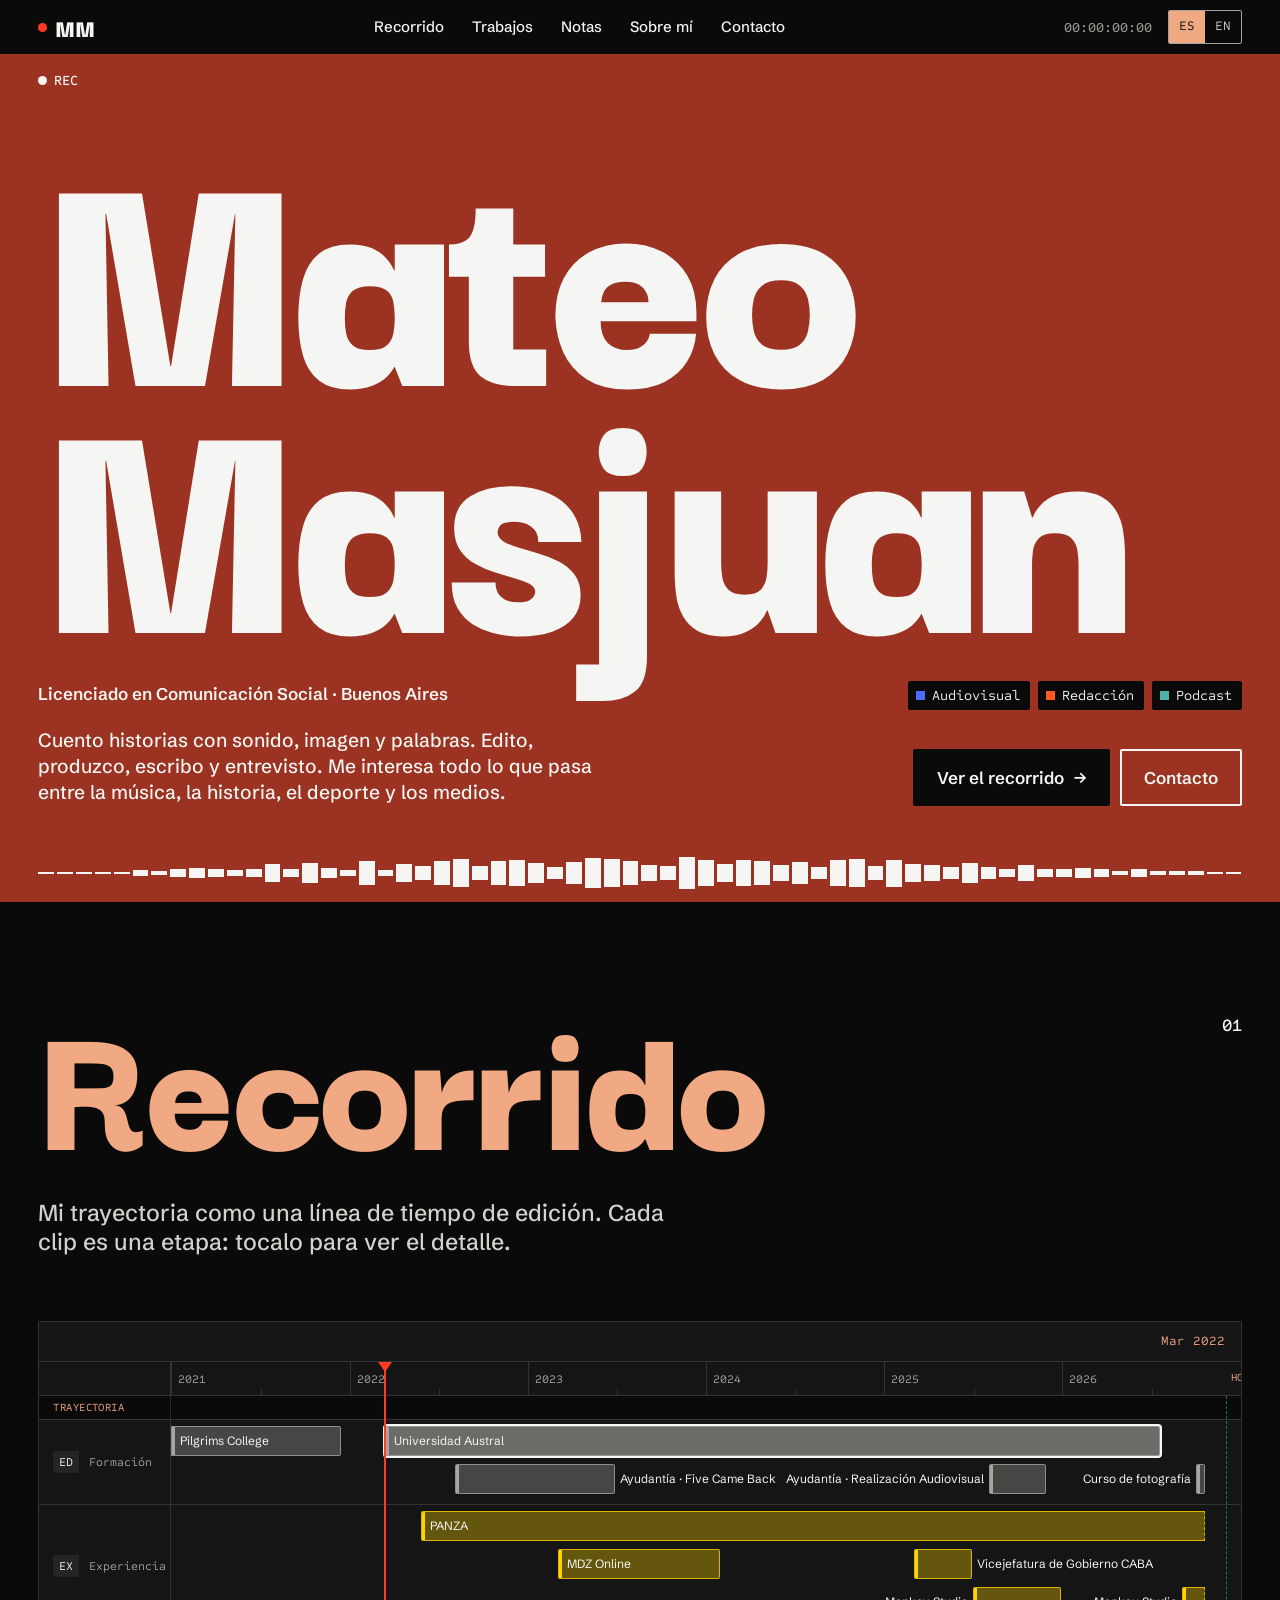
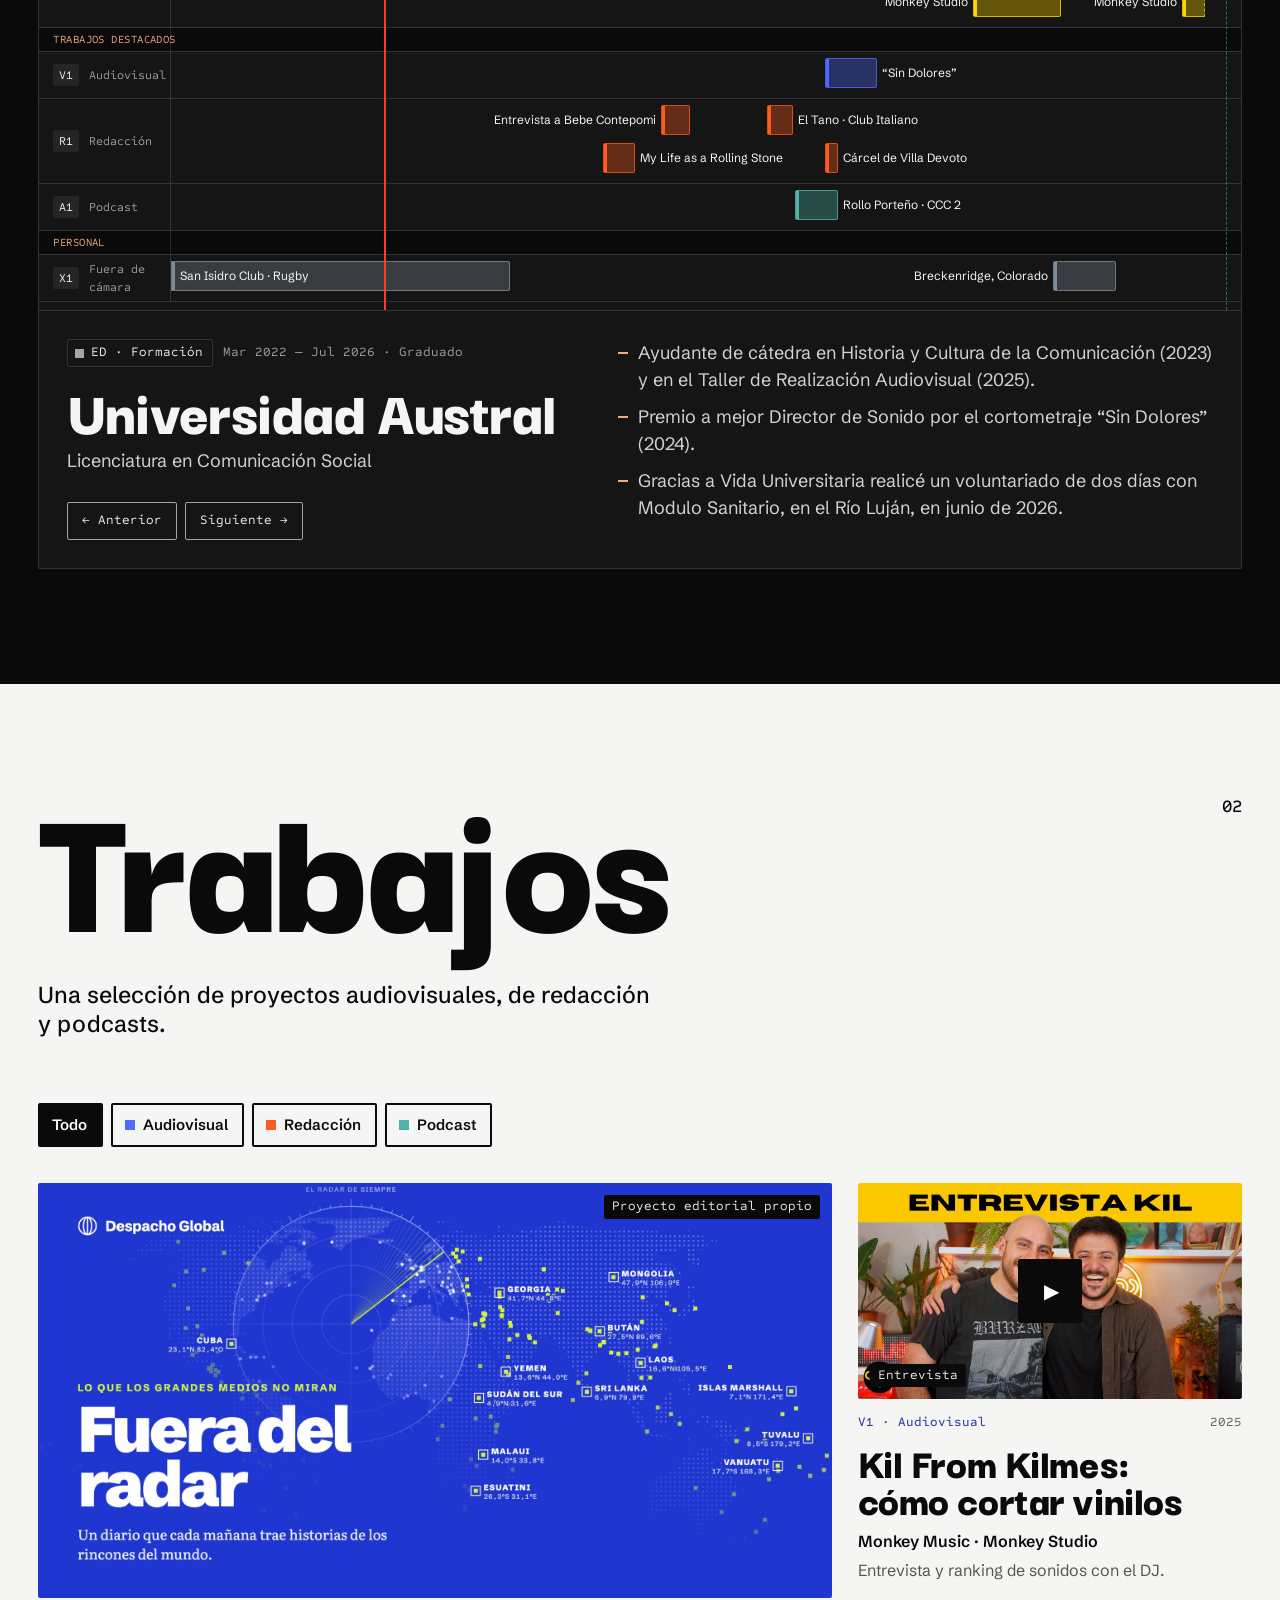
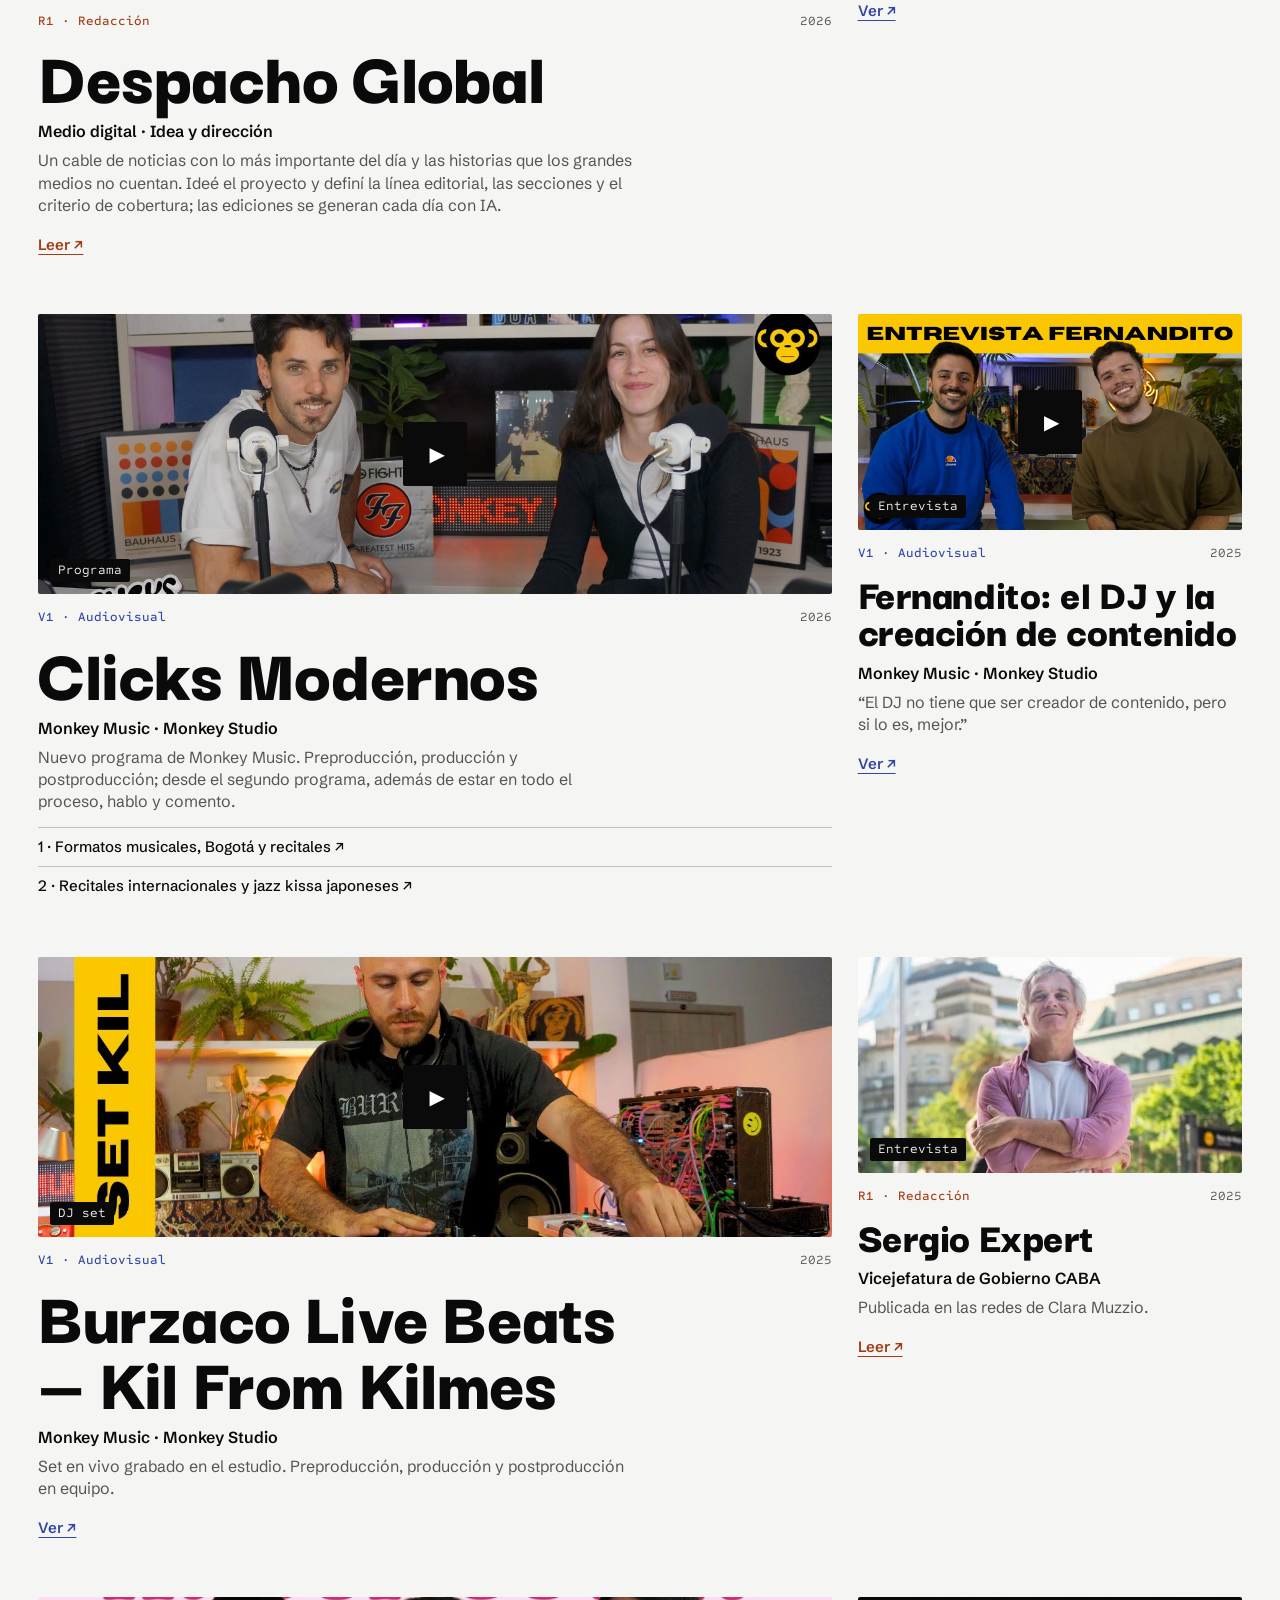
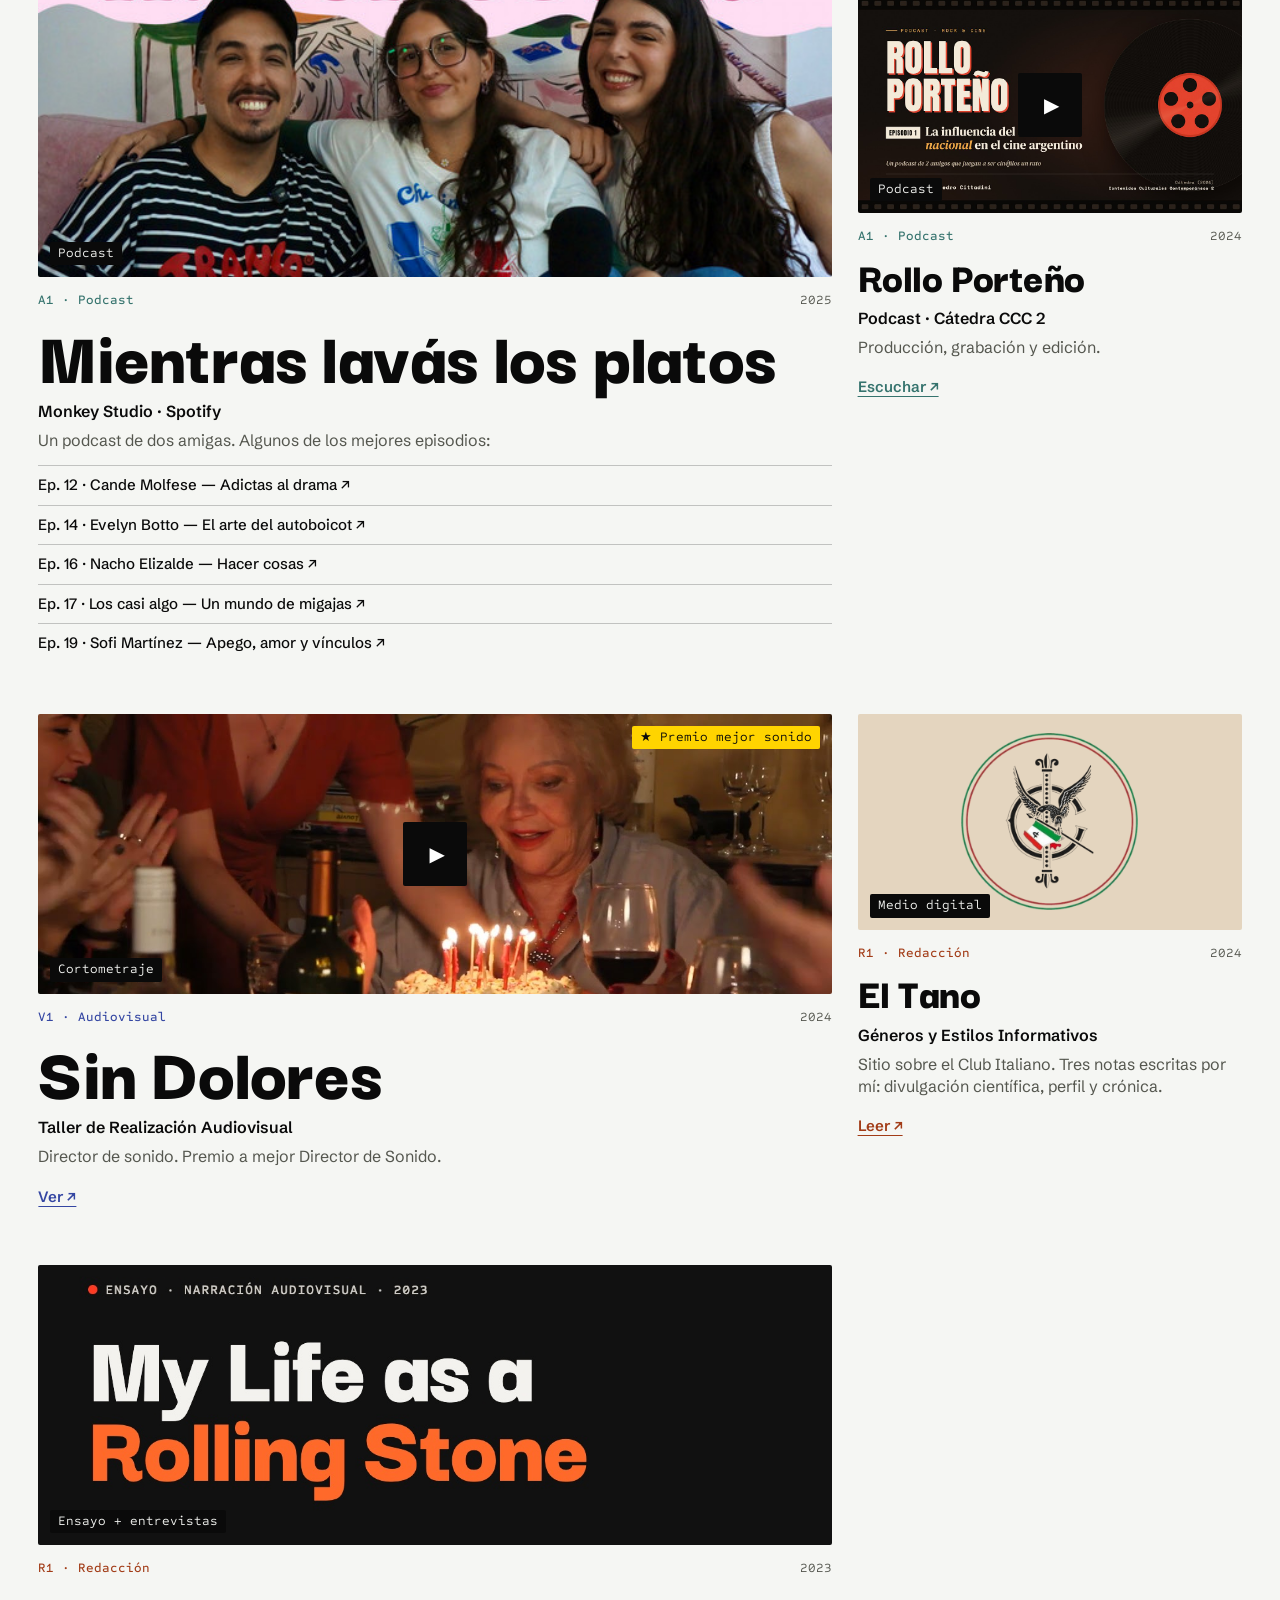
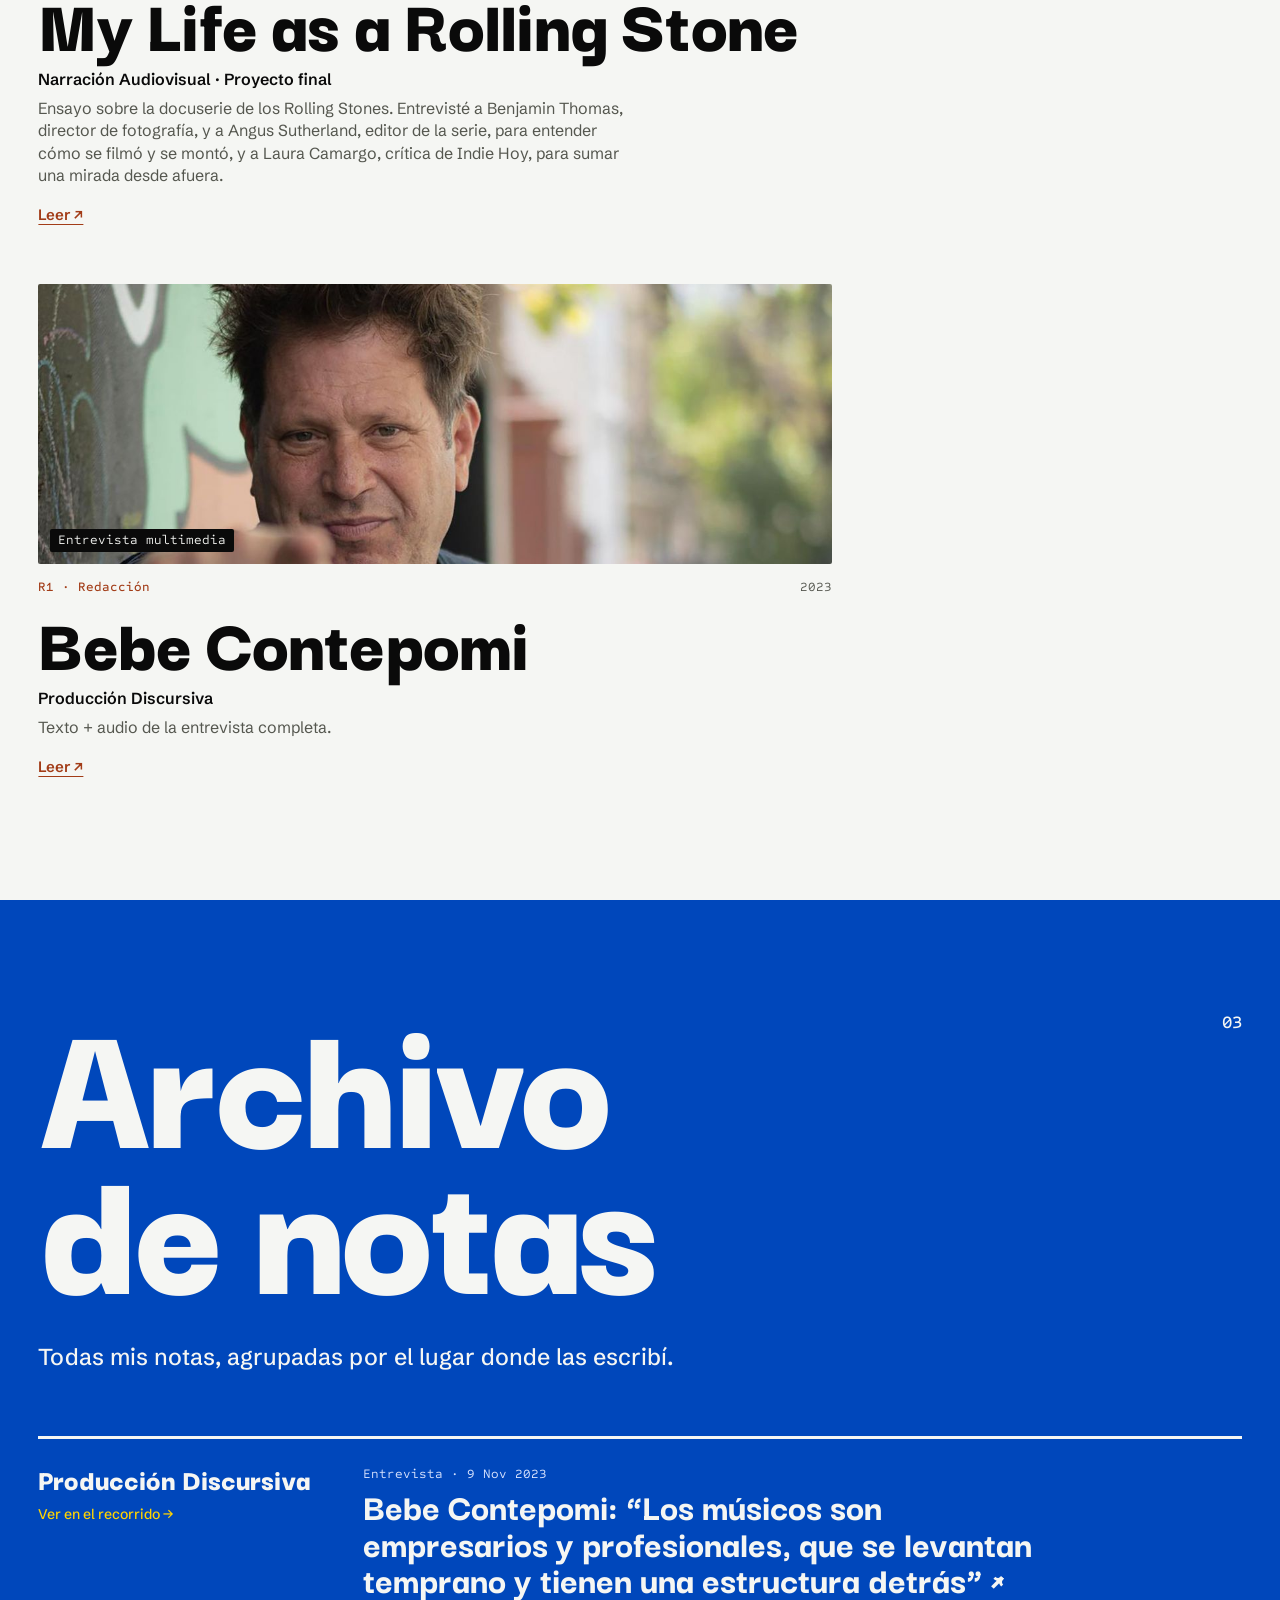
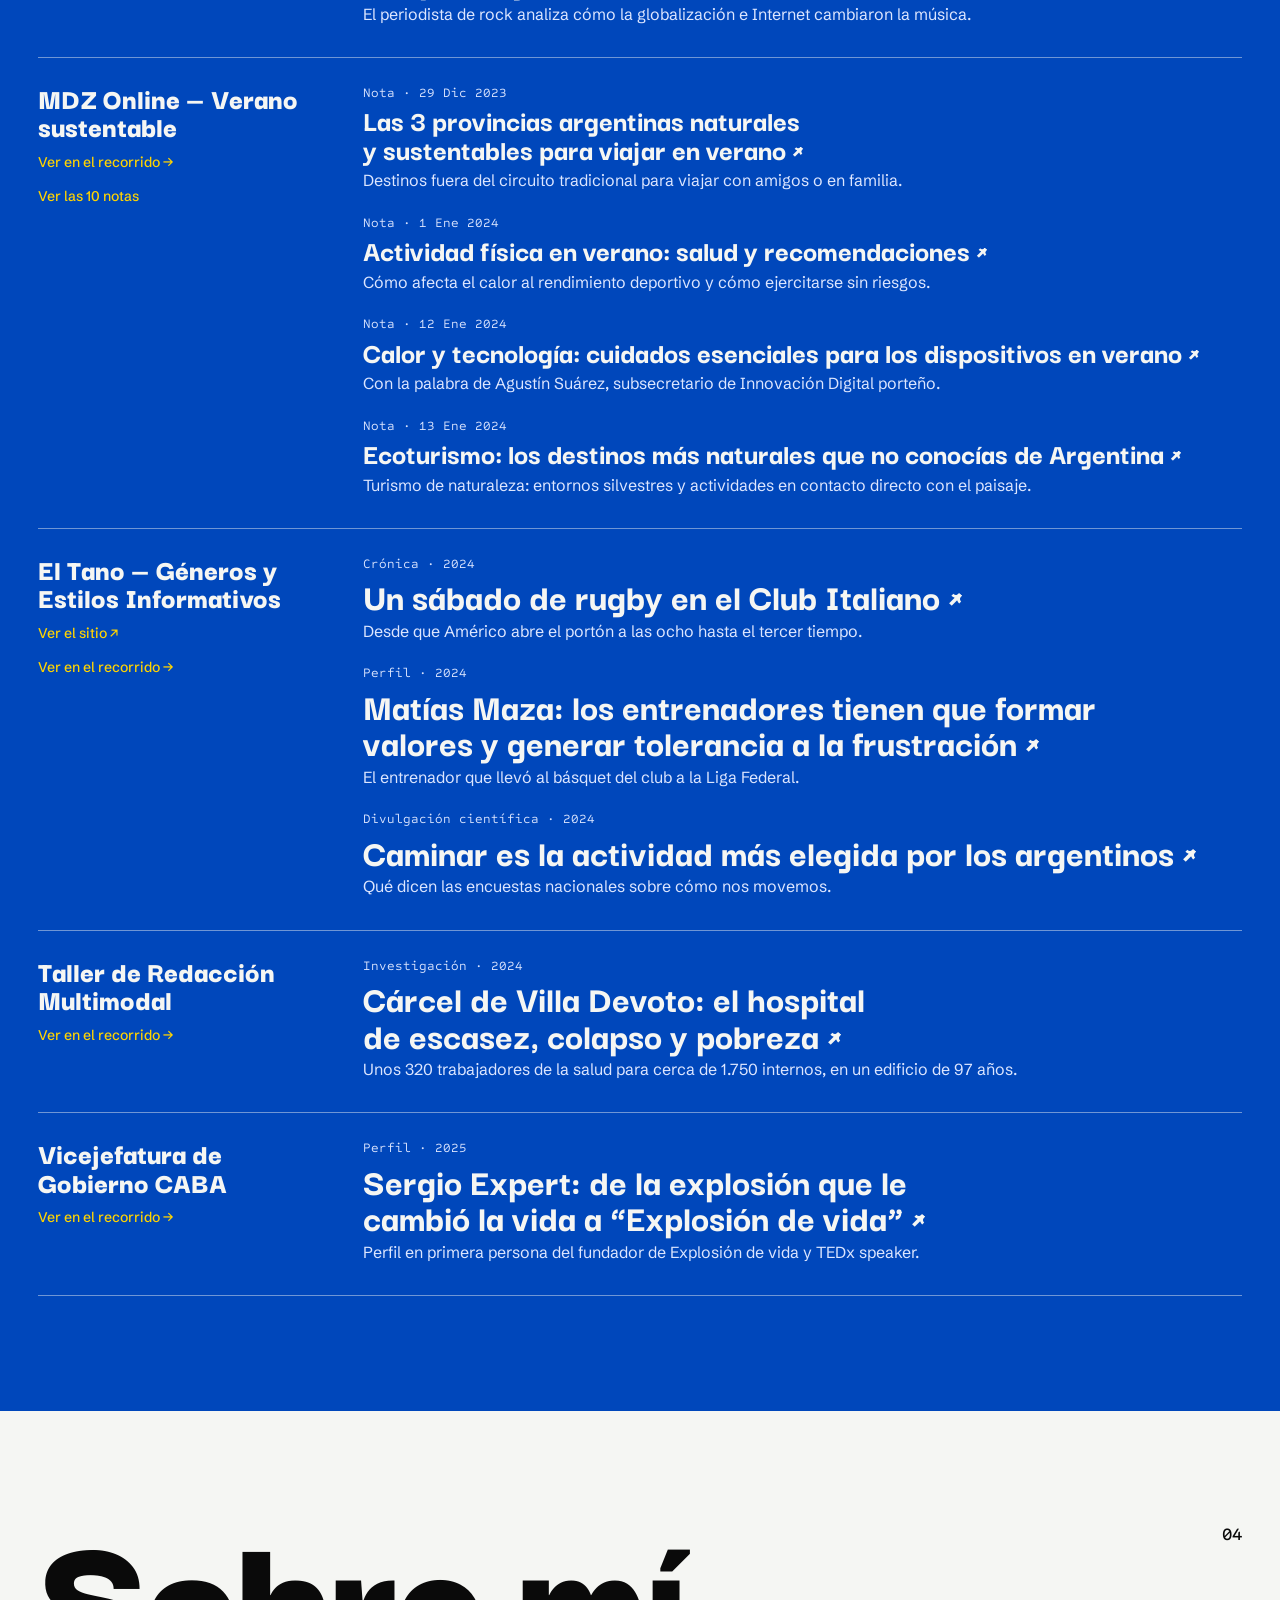
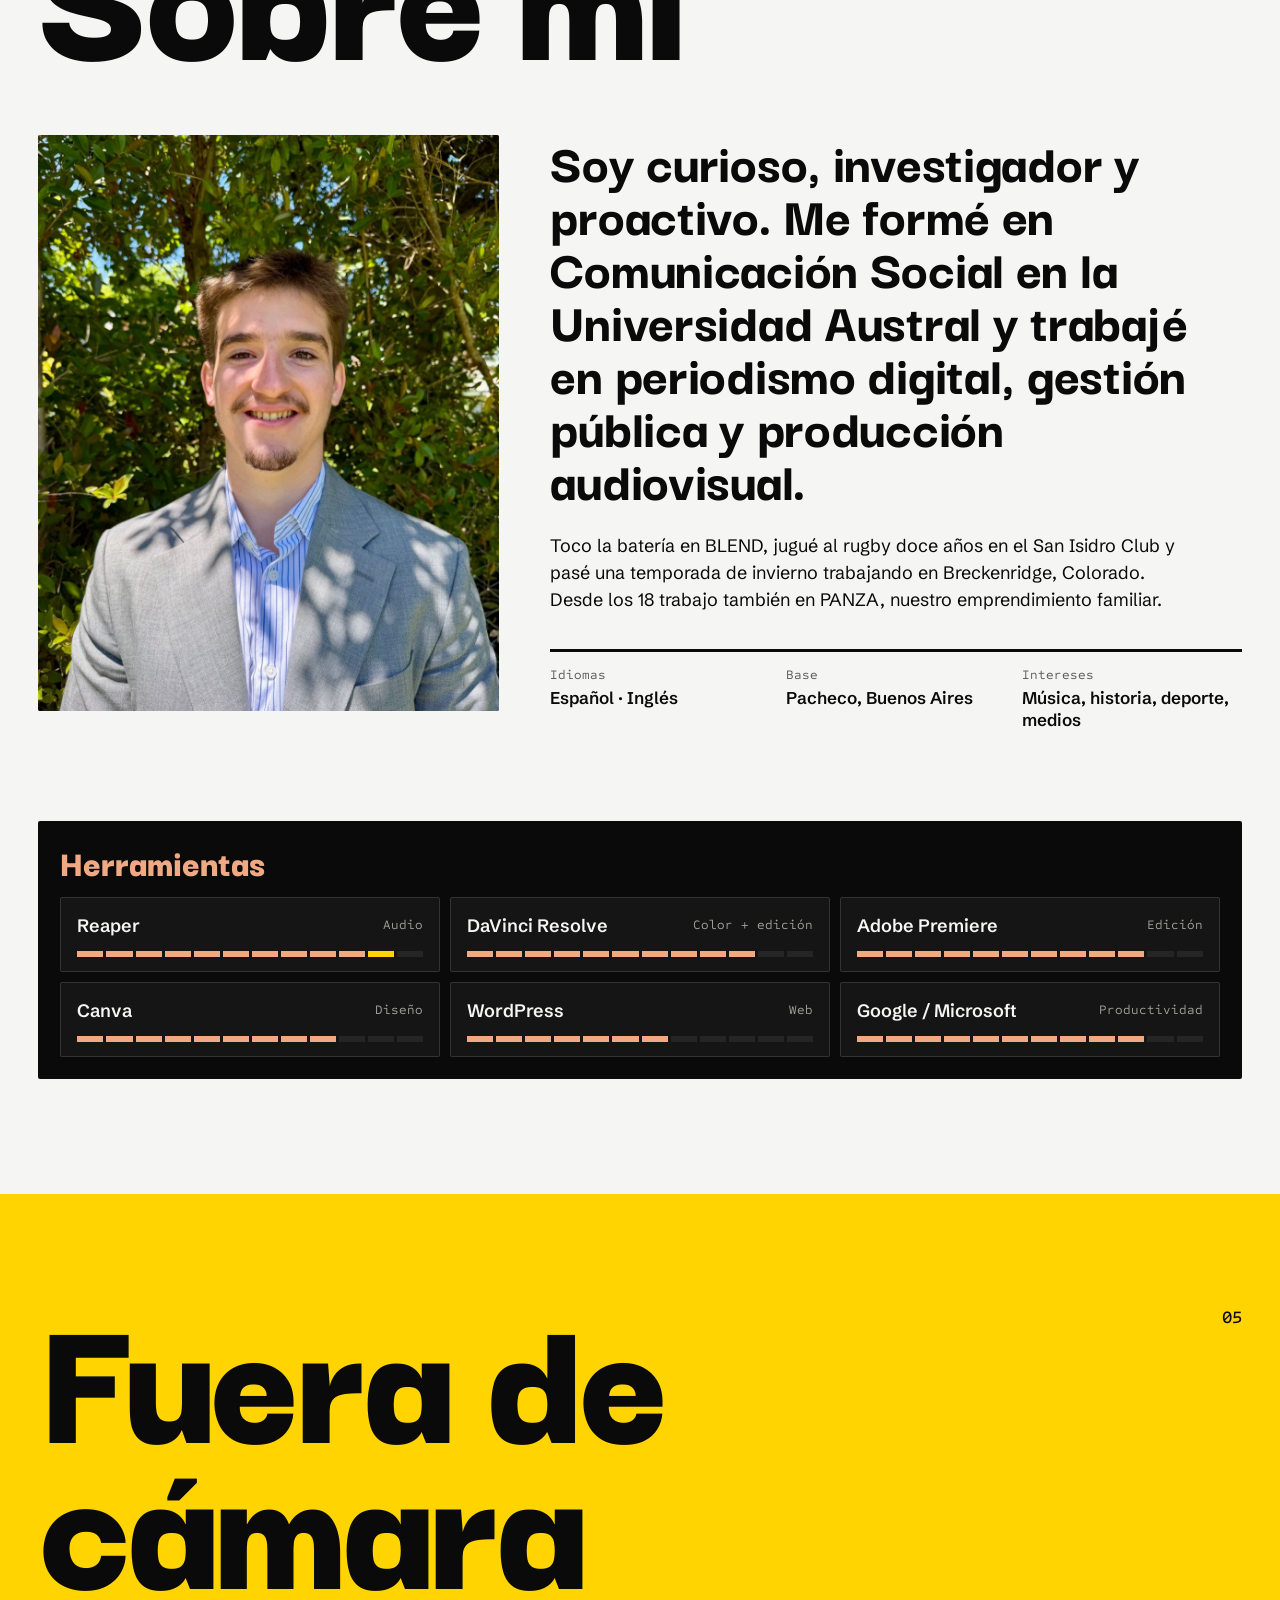
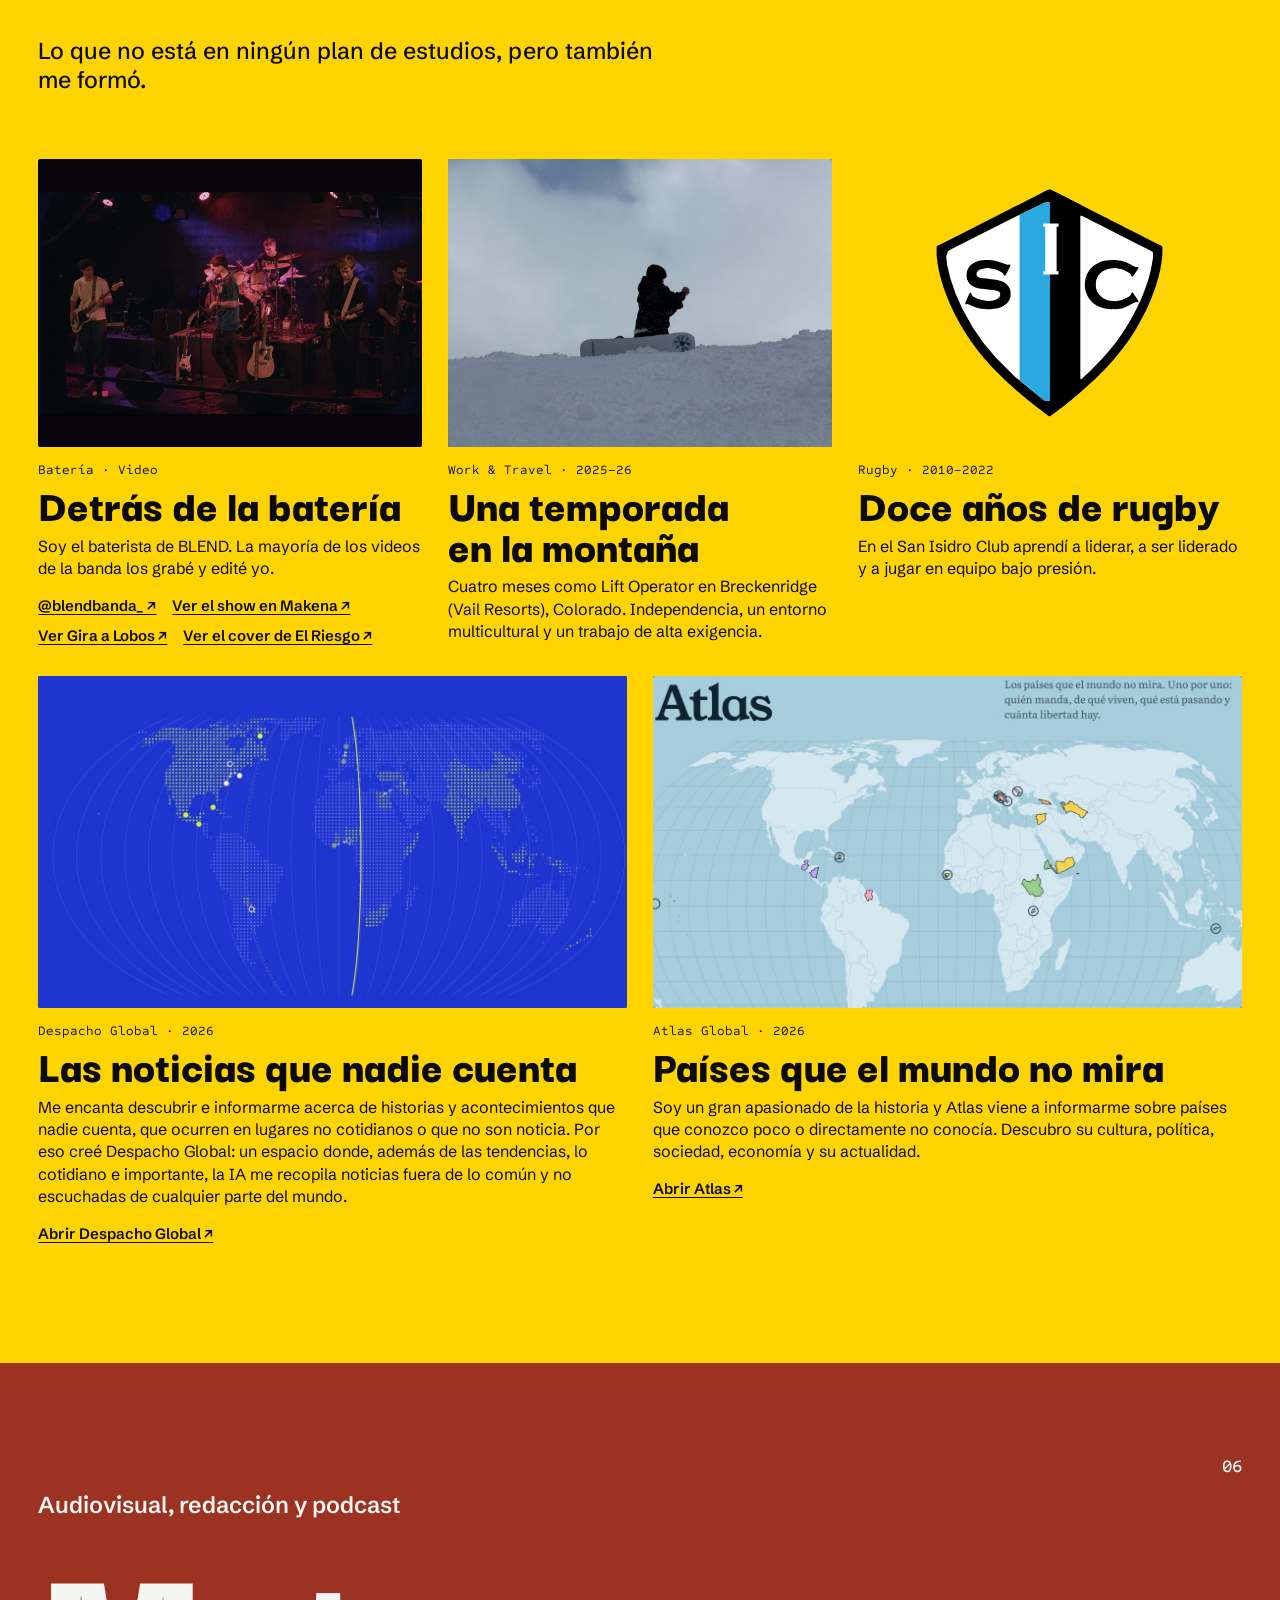
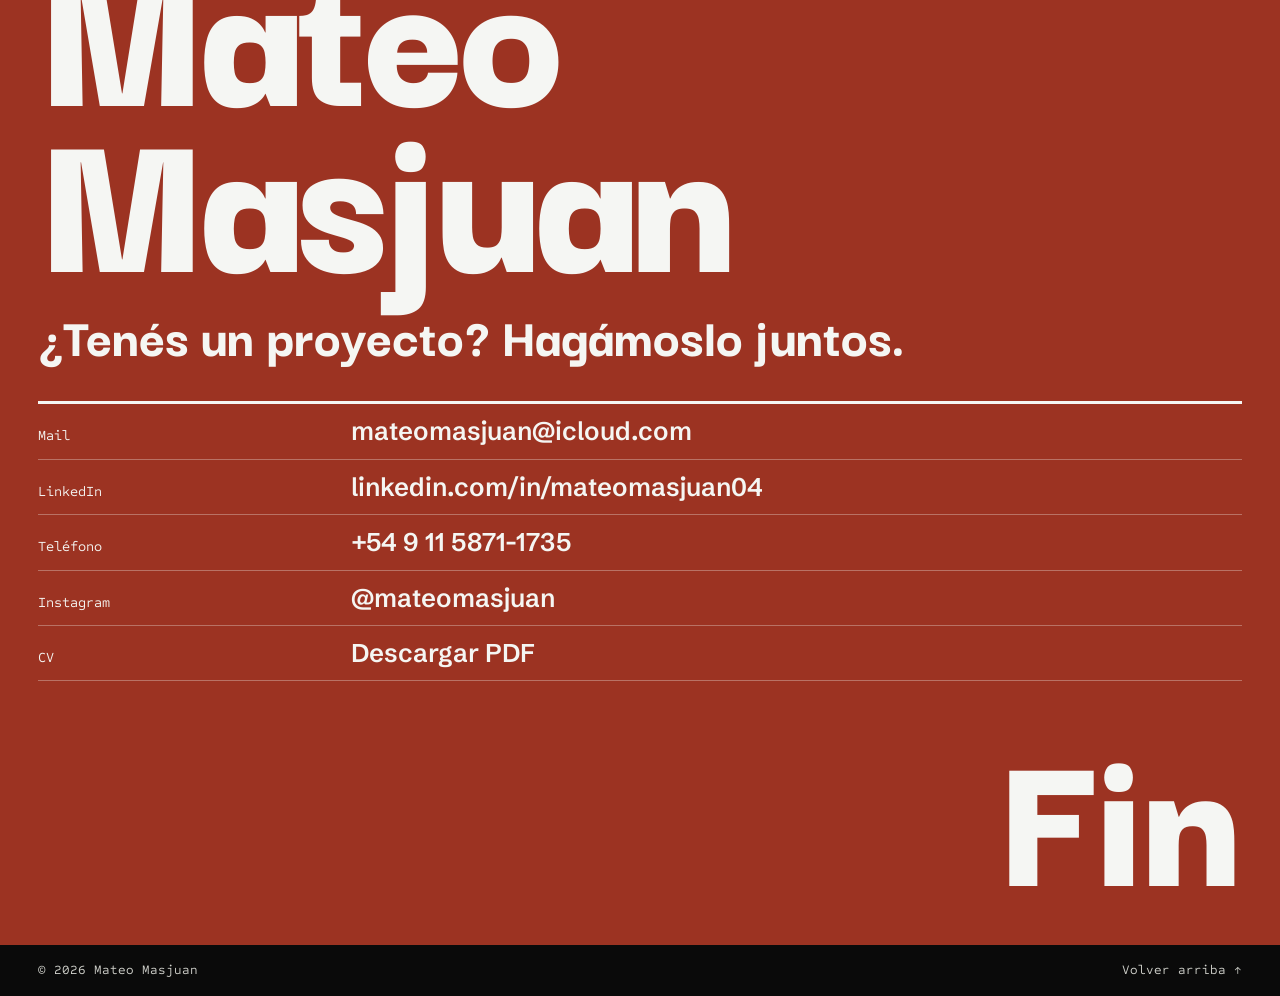
==== commit b751ed57: "Portfolio: la tarjeta del Despacho muestra la miniatura completa Co-Authored-By: Claude Opus 5.5 <no" ====
--- a/index.html
+++ b/index.html
@@ -21,7 +21,7 @@
   <link rel="preconnect" href="https://fonts.googleapis.com">
   <link rel="preconnect" href="https://fonts.gstatic.com" crossorigin>
   <link href="https://fonts.googleapis.com/css2?family=Darker+Grotesque:wght@700;800;900&family=Schibsted+Grotesk:wght@400;500;600&family=Sometype+Mono:wght@400;500&display=swap" rel="stylesheet">
-  <link rel="stylesheet" href="assets/css/styles.css?v=30">
+  <link rel="stylesheet" href="assets/css/styles.css?v=31">
 </head>
 <body>
 
@@ -211,7 +211,7 @@
     <a href="#top" data-i18n="footer.top">Volver arriba ↑</a>
   </footer>
 
-  <script src="assets/js/content.js?v=39"></script>
-  <script src="assets/js/main.js?v=35"></script>
+  <script src="assets/js/content.js?v=40"></script>
+  <script src="assets/js/main.js?v=36"></script>
 </body>
 </html>
--- a/assets/css/styles.css
+++ b/assets/css/styles.css
@@ -378,6 +378,8 @@
 .work__link--soon { color: var(--grey); font-weight: 400; }
 .work__media--thumb { background-size: cover; background-position: center; }
 .work__media--image { background-size: cover; background-position: center; }
+/* Imagen que se muestra completa, en su proporción (miniatura del Despacho, 1200×627). */
+.work__media--full, .work--featured .work__media--full { aspect-ratio: 1200 / 627; flex: none; min-height: 0; background-size: cover; background-position: center; align-items: flex-start; justify-content: flex-end; }
 .work__media--logo { background-color: var(--sand); background-size: auto 82%; background-repeat: no-repeat; }
 .work__media--thumb::before {
   content: "▶"; position: absolute; left: 50%; top: 50%; transform: translate(-50%, -50%);
@@ -529,7 +531,7 @@
   .works, .offcam, .rack__rows, .about { grid-template-columns: 1fr; }
   .off, .off--wide { grid-column: auto; }
   .work--featured { grid-column: auto; }
-  .work--featured .work__media { aspect-ratio: 16 / 9; flex: none; min-height: 0; }
+  .work--featured .work__media:not(.work__media--full) { aspect-ratio: 16 / 9; flex: none; min-height: 0; }
   .facts { grid-template-columns: 1fr 1fr; }
   .insp__main, .insp__side { padding: 22px 18px; }
   .tl-ruler, .tl-track, .tl-group { grid-template-columns: 64px 1fr; }
